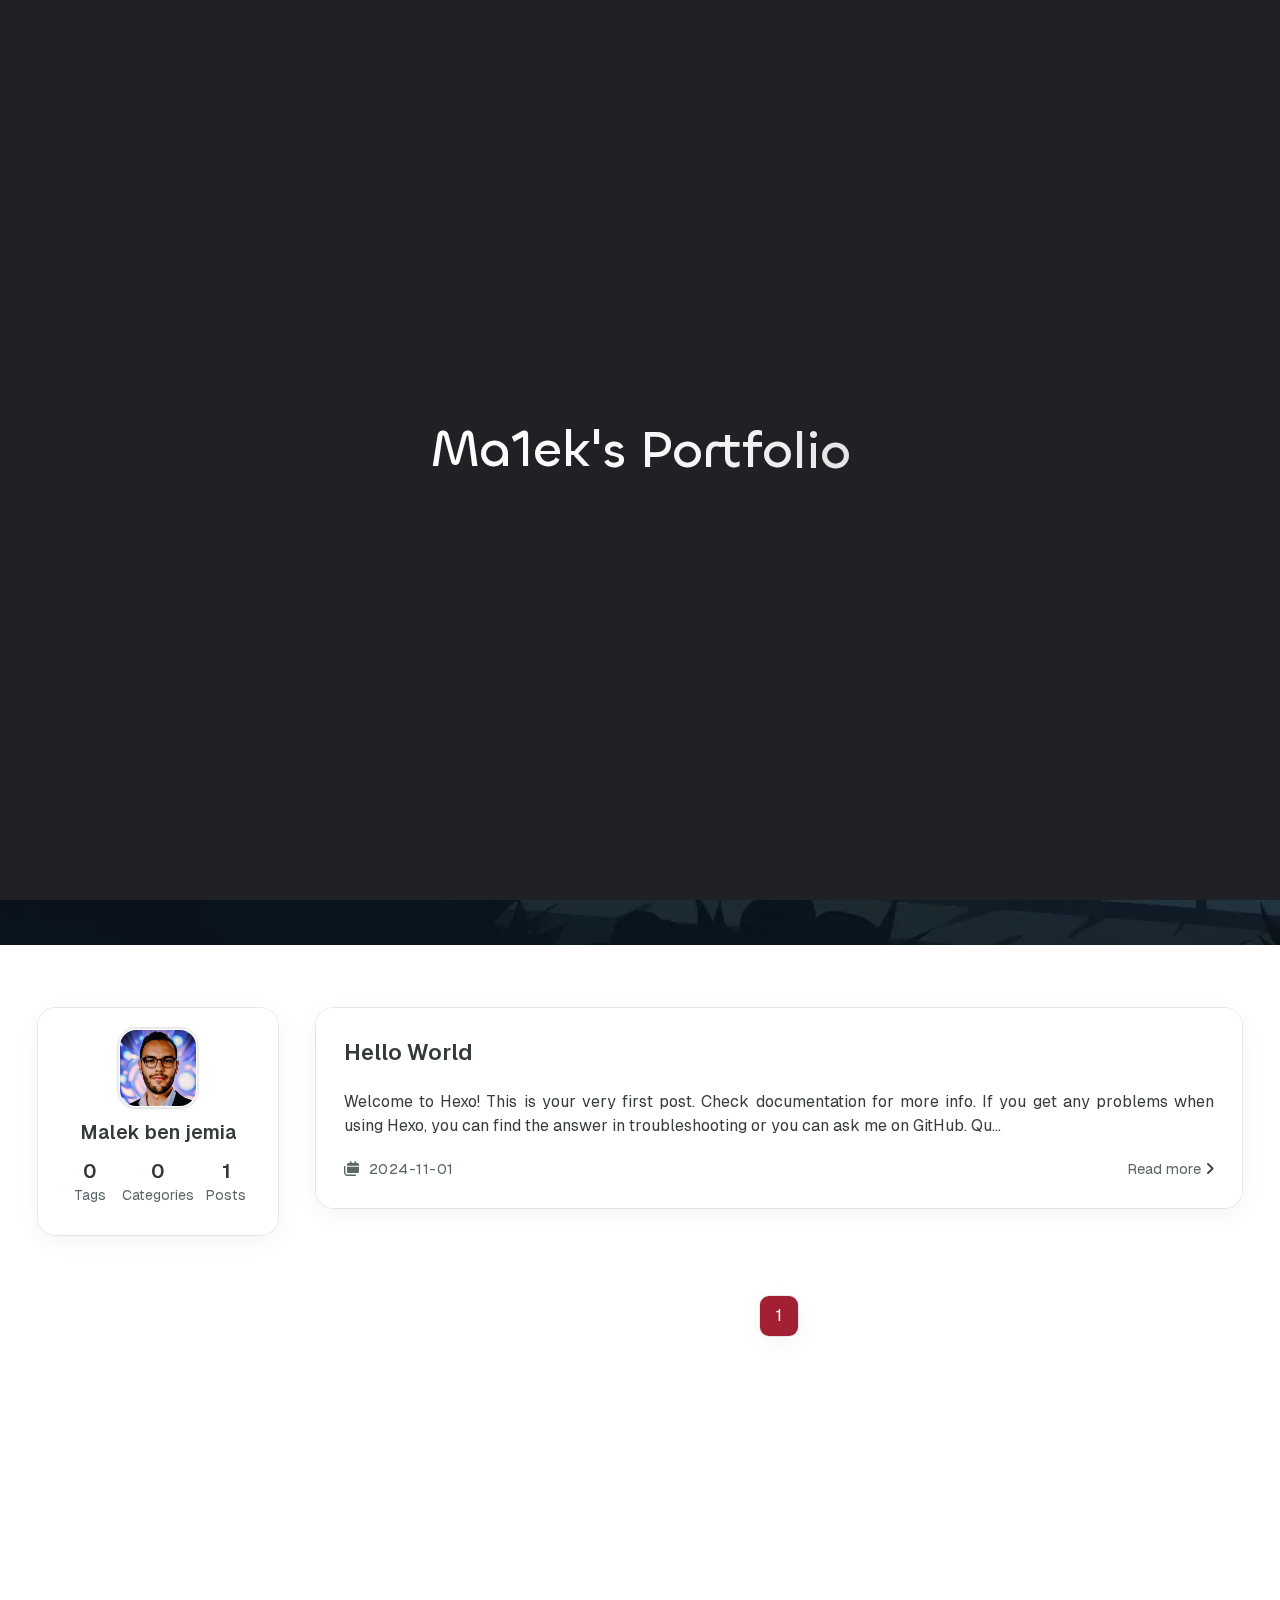
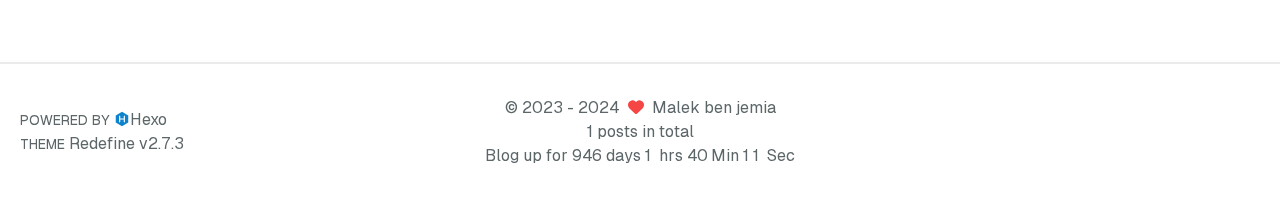
==== index.html @ cb72cbbe "Site updated: 2024-11-01 20:08:42" ====
<!DOCTYPE html>
<html lang="en">
<head>
    <meta charset="utf-8">
    <meta name="viewport" content="width=device-width, initial-scale=1">
    <meta name="keywords" content="Hexo Theme Redefine">
    
    <meta name="author" content="Malek ben jemia">
    <!-- preconnect -->
    <link rel="preconnect" href="https://fonts.googleapis.com">
    <link rel="preconnect" href="https://fonts.gstatic.com" crossorigin>

    
    <!--- Seo Part-->
    
    <link rel="canonical" href="https://ma1ek.me/"/>
    <meta name="robots" content="index,follow">
    <meta name="googlebot" content="index,follow">
    <meta name="revisit-after" content="1 days">
    
        <meta property="og:type" content="website">
<meta property="og:title" content="ma1ek">
<meta property="og:url" content="https://ma1ek.me/index.html">
<meta property="og:site_name" content="ma1ek">
<meta property="og:locale" content="en_US">
<meta property="article:author" content="Malek ben jemia">
<meta name="twitter:card" content="summary">
    
    
    <!--- Icon Part-->
    <link rel="icon" type="image/png" href="/images/kali.png" sizes="192x192">
    <link rel="apple-touch-icon" sizes="180x180" href="/images/kali.png">
    <meta name="theme-color" content="#A31F34">
    <link rel="shortcut icon" href="/images/kali.png">
    <!--- Page Info-->
    
    <title>
        
            Ma1ek&#39;s Portfolio - Redefine Your Hexo Journey.
        
    </title>

    
<link rel="stylesheet" href="/fonts/Chillax/chillax.css">


    <!--- Inject Part-->
    

    
<link rel="stylesheet" href="/css/style.css">


    
        
<link rel="stylesheet" href="/assets/build/styles.css">

    

    
<link rel="stylesheet" href="/fonts/GeistMono/geist-mono.css">

    
<link rel="stylesheet" href="/fonts/Geist/geist.css">

    <!--- Font Part-->
    
        <link href="" rel="stylesheet">
    
    
    
    
        <link href="" rel="stylesheet">
    
    
    
        
<script src="/js/libs/anime.min.js"></script>

    

    <script id="hexo-configurations">
    window.config = {"hostname":"ma1ek.me","root":"/","language":"en"};
    window.theme = {"articles":{"style":{"font_size":"16px","line_height":1.5,"image_border_radius":"14px","image_alignment":"center","image_caption":false,"link_icon":true,"title_alignment":"left","headings_top_spacing":{"h1":"3.2rem","h2":"2.4rem","h3":"1.9rem","h4":"1.6rem","h5":"1.4rem","h6":"1.3rem"}},"word_count":{"enable":true,"count":true,"min2read":true},"author_label":{"enable":false,"auto":false,"list":[]},"code_block":{"copy":true,"style":"mac","highlight_theme":{"light":"github","dark":"vs2015"},"font":{"enable":false,"family":null,"url":null}},"toc":{"enable":true,"max_depth":3,"number":false,"expand":true,"init_open":true},"copyright":{"enable":true,"default":"cc_by_nc_sa"},"lazyload":true,"recommendation":{"enable":false,"title":"推荐阅读","limit":3,"mobile_limit":2,"placeholder":"/images/wallhaven-wqery6-light.webp","skip_dirs":[]}},"colors":{"primary":"#A31F34","secondary":null,"default_mode":"light"},"global":{"fonts":{"chinese":{"enable":false,"family":null,"url":null},"english":{"enable":true,"family":null,"url":null},"title":{"enable":false,"family":null,"url":null}},"content_max_width":"1000px","sidebar_width":"210px","hover":{"shadow":true,"scale":true},"scroll_progress":{"bar":true,"percentage":true},"website_counter":{"url":"https://cn.vercount.one/js","enable":false,"site_pv":false,"site_uv":true,"post_pv":true},"single_page":true,"preloader":{"enable":true,"custom_message":null},"open_graph":true,"google_analytics":{"enable":false,"id":null}},"home_banner":{"enable":true,"style":"fixed","image":{"light":"/images/wallhaven-wqery6-light.webp","dark":"/images/wallhaven-wqery6-dark.webp"},"title":"Malek Ben Jemia","subtitle":{"text":["Cybersecurity enthusiast ....."],"hitokoto":{"enable":false,"show_author":false,"api":"https://v1.hitokoto.cn"},"typing_speed":100,"backing_speed":100,"starting_delay":1800,"backing_delay":2200,"loop":true,"smart_backspace":true},"text_color":{"light":"#fff","dark":"#d1d1b6"},"text_style":{"title_size":"2.8rem","subtitle_size":"1.5rem","line_height":1.2},"custom_font":{"enable":true,"family":null,"url":null},"social_links":{"enable":true,"style":"default","links":{"github":"https://github.com/ma1ekbenjemia","linkedin":"https://www.linkedin.com/in/malek-benjemia/","fa-light fa-box-open":"https://app.hackthebox.com/profile/76538","twitter":"https://twitter.com/malekbenjemia","instagram":"https://www.instagram.com/malek_benjemia/","email":"malekbenjemia1@gmail.com"},"qrs":{"weixin":null}}},"plugins":{"feed":{"enable":false},"aplayer":{"enable":false,"type":"fixed","audios":[{"name":null,"artist":null,"url":null,"cover":null,"lrc":null}]},"mermaid":{"enable":false,"version":"9.3.0"}},"version":"2.7.3","navbar":{"auto_hide":true,"color":{"left":"#f78736","right":"#367df7","transparency":35},"width":{"home":"1200px","pages":"1000px"},"links":{"Home":{"path":"/","icon":"fa-regular fa-house"},"Projects":{"path":"/Projects","icon":"fa-light fa-list-check"},"CV":{"path":"/cv.pdf","icon":"fa-light fa-file"},"About":{"icon":"fa-light fa-user","path":"/about.html"},"Linktree":{"icon":"fa-regular fa-link","path":"https://linktr.ee/ma1ek"}},"search":{"enable":true,"preload":true}},"page_templates":{"friends_column":2,"tags_style":"blur"},"home":{"sidebar":{"enable":true,"position":"left","first_item":"menu","announcement":null,"show_on_mobile":true,"links":null},"article_date_format":"auto","excerpt_length":200,"categories":{"enable":true,"limit":3},"tags":{"enable":true,"limit":3}},"footerStart":"2023/12/21 14:45:14"};
    window.lang_ago = {"second":"%s seconds ago","minute":"%s minutes ago","hour":"%s hours ago","day":"%s days ago","week":"%s weeks ago","month":"%s months ago","year":"%s years ago"};
    window.data = {"masonry":false};
  </script>
    
    <!--- Fontawesome Part-->
    
<link rel="stylesheet" href="/fontawesome/fontawesome.min.css">

    
<link rel="stylesheet" href="/fontawesome/brands.min.css">

    
<link rel="stylesheet" href="/fontawesome/solid.min.css">

    
<link rel="stylesheet" href="/fontawesome/regular.min.css">

    
    
    
    
<meta name="generator" content="Hexo 7.3.0"></head>


<body>
<div class="progress-bar-container">
    
        <span class="scroll-progress-bar"></span>
    

    
        <span class="pjax-progress-bar"></span>
<!--        <span class="swup-progress-icon">-->
<!--            <i class="fa-solid fa-circle-notch fa-spin"></i>-->
<!--        </span>-->
    
</div>



    <style>
    :root {
        --preloader-background-color: #fff;
        --preloader-text-color: #000;
    }

    @media (prefers-color-scheme: dark) {
        :root {
            --preloader-background-color: #202124;
            --preloader-text-color: #fff;
        }
    }

    @media (prefers-color-scheme: light) {
        :root {
            --preloader-background-color: #fff;
            --preloader-text-color: #000;
        }
    }

    @media (max-width: 600px) {
        .ml13 {
            font-size: 2.6rem !important; /* Adjust this value as needed */
        }
    }

    .preloader {
        display: flex;
        flex-direction: column;
        gap: 1rem; /* Tailwind 'gap-4' is 1rem */
        align-items: center;
        justify-content: center;
        position: fixed;
        padding: 12px;
        top: 0;
        right: 0;
        bottom: 0;
        left: 0;
        width: 100vw;
        height: 100vh; /* 'h-screen' is 100% of the viewport height */
        background-color: var(--preloader-background-color);
        z-index: 1100; /* 'z-[1100]' sets the z-index */
        transition: opacity 0.2s ease-in-out;
    }

    .ml13 {
        font-size: 3.2rem;
        /* text-transform: uppercase; */
        color: var(--preloader-text-color);
        letter-spacing: -1px;
        font-weight: 500;
        font-family: 'Chillax-Variable', sans-serif;
        text-align: center;
    }

    .ml13 .word {
        display: inline-flex;
        flex-wrap: wrap;
        white-space: nowrap;
    }

    .ml13 .letter {
        display: inline-block;
        line-height: 1em;
    }
</style>

<div class="preloader">
    <h2 class="ml13">
        Ma1ek&#39;s Portfolio
    </h2>
    <script>
        var textWrapper = document.querySelector('.ml13');
        // Split text into words
        var words = textWrapper.textContent.trim().split(' ');

        // Clear the existing content
        textWrapper.innerHTML = '';

        // Wrap each word and its letters in spans
        words.forEach(function(word) {
            var wordSpan = document.createElement('span');
            wordSpan.classList.add('word');
            wordSpan.innerHTML = word.replace(/\S/g, "<span class='letter'>$&</span>");
            textWrapper.appendChild(wordSpan);
            textWrapper.appendChild(document.createTextNode(' ')); // Add space between words
        });

        var animation = anime.timeline({ loop: true })
            .add({
                targets: '.ml13 .letter',
                translateY: [20, 0],
                translateZ: 0,
                opacity: [0, 1],
                filter: ['blur(5px)', 'blur(0px)'],
                easing: "easeOutExpo",
                duration: 1200,
                delay: (el, i) => 300 + 20 * i,
            })
            .add({
                targets: '.ml13 .letter',
                translateY: [0, -20],
                opacity: [1, 0],
                filter: ['blur(0px)', 'blur(5px)'],
                easing: "easeInExpo",
                duration: 1000,
                delay: (el, i) => 15 * i,
                complete: function() {
                    hidePreloader();
                }
            }, '-=700');


        let themeStatus = JSON.parse(localStorage.getItem('REDEFINE-THEME-STATUS'))?.isDark;

        // If the theme status is not found in local storage, check the preferred color scheme
        if (themeStatus === undefined || themeStatus === null) {
            if (window.matchMedia && window.matchMedia('(prefers-color-scheme: dark)').matches) {
                themeStatus = 'dark';
            } else {
                themeStatus = 'light';
            }
        }

        // Now you can use the themeStatus variable in your code
        if (themeStatus) {
            document.documentElement.style.setProperty('--preloader-background-color', '#202124');
            document.documentElement.style.setProperty('--preloader-text-color', '#fff');
        } else {
            document.documentElement.style.setProperty('--preloader-background-color', '#fff');
            document.documentElement.style.setProperty('--preloader-text-color', '#000');
        }

        window.addEventListener('load', function () {
            setTimeout(hidePreloader, 5000); // Call hidePreloader after 5000 milliseconds if not already called by animation
        });

        function hidePreloader() {
            var preloader = document.querySelector('.preloader');
            preloader.style.opacity = '0';
            setTimeout(function () {
                preloader.style.display = 'none';
            }, 200);
        }
    </script>
</div>

<main class="page-container" id="swup">

    
        
    <style>
        .home-banner-container {
            background: none !important;
        }
        .home-article-item,
        .sidebar-links,
        .sidebar-content,
        a.page-number,
        a.extend,
        .sidebar-links .links:hover,
        .right-bottom-tools,
        footer.footer {
            background-color: var(--background-color-transparent-80) !important;
        }
        .right-bottom-tools:hover,
        a.page-number:hover,
        a.extend:hover {
            background-color: var(--primary-color) !important;
        }
        .site-info,
        .home-article-sticky-label {
            background-color: var(--background-color-transparent-15) !important;
        }
        .home-article-sticky-label {
            backdrop-filter: none !important;
        }
    </style>
    <div class="home-banner-background transition-fade fixed top-0 left-0 w-screen h-screen scale-125 sm:scale-110 box-border will-change-transform bg-cover">
        <img src="/images/wallhaven-wqery6-light.webp" alt="home-banner-background" class="w-full h-full object-cover dark:hidden">
        <img src="/images/wallhaven-wqery6-dark.webp" alt="home-banner-background" class="w-full h-full object-cover hidden dark:block">
    </div>


<div class="home-banner-container flex justify-center items-center transition-fade relative">
    
    <div class="content mt-8 flex flex-col justify-center items-center">
        <div class="description flex flex-col justify-center items-center w-screen font-medium text-center"
        
             style="font-family: '', sans-serif; !important;"
                
        >
            Malek Ben Jemia
            
            
                <p><i id="subtitle"></i></p>
            
        </div>
        
            
            <div class="absolute bottom-0.5 flex flex-row justify-between max-w-[1340px] items-center w-full px-8 sm:px-12">
                <div class="flex p-3 bg-gray-300/50 dark:bg-gray-500/40 backdrop-blur-lg border border-white/20 dark:border-gray-500/30 group rounded-full cursor-pointer flex justify-center items-center aspect-square h-full shadow-redefine-flat hover:shadow-redefine-flat-hover transition-shadow" onclick="scrollToMain()" >
                    <i class="fa-solid fa-arrow-down fa-fw fa-lg group-hover:translate-y-1 transition-transform"></i>
                </div>
                <div class="social-contacts px-6 py-3 bg-gray-300/50 dark:bg-gray-500/40 backdrop-blur-lg border border-white/20 dark:border-gray-500/30 shadow-redefine-flat rounded-full flex flex-row gap-3 items-center">
                    
                        
                            
                                <span class="social-contact-item github">
                                    <a target="_blank" href="https://github.com/ma1ekbenjemia">
                                        <i class="fa-brands fa-fw fa-lg fa-github"></i>
                                    </a>
                                </span>
                            
                        
                    
                        
                            
                                <span class="social-contact-item linkedin">
                                    <a target="_blank" href="https://www.linkedin.com/in/malek-benjemia/">
                                        <i class="fa-brands fa-fw fa-lg fa-linkedin"></i>
                                    </a>
                                </span>
                            
                        
                    
                        
                            
                                <span class="social-contact-item">
                                    <a target="_blank" href="https://app.hackthebox.com/profile/76538">
                                        <i class="fa-light fa-box-open fa-fw fa-lg"></i>
                                    </a>
                                </span>
                            
                        
                    
                        
                            
                                <span class="social-contact-item twitter">
                                    <a target="_blank" href="https://twitter.com/malekbenjemia">
                                        <i class="fa-brands fa-fw fa-lg fa-twitter"></i>
                                    </a>
                                </span>
                            
                        
                    
                        
                            
                                <span class="social-contact-item instagram">
                                    <a target="_blank" href="https://www.instagram.com/malek_benjemia/">
                                        <i class="fa-brands fa-fw fa-lg fa-instagram"></i>
                                    </a>
                                </span>
                            
                        
                    
                        
                            
                                <span class="social-contact-item email ">
                                    <a href="mailto:malekbenjemia1@gmail.com">
                                        <i class="fa-solid fa-fw fa-at fa-lg"></i>
                                    </a>
                                </span>
                            
                        
                    
                    
                </div>
            </div>
        
    </div>
    <script>
        const scrollToMain = ()=> {
            console.log('scroll');
            const target = document.querySelector('.main-content-container');
            target.scrollIntoView({ behavior: 'smooth'});
        }
    </script>
</div>
    

    <div class="main-content-container flex flex-col justify-between min-h-dvh">


        <div class="main-content-header">
            <header class="navbar-container px-6 md:px-12">
    <div class="navbar-content transition-navbar has-home-banner">
        <div class="left">
            
                <a class="logo-image h-8 w-8 sm:w-10 sm:h-10 mr-3" href="/">
                    <img src="/images/cat.png" class="w-full h-full rounded-sm">
                </a>
            
            <a class="logo-title" href="/">
                <h1>
                Ma1ek&#39;s Portfolio
                </h1>
            </a>
        </div>

        <div class="right">
            <!-- PC -->
            <div class="desktop">
                <ul class="navbar-list">
                    
                        
                            

                            <li class="navbar-item">
                                <!-- Menu -->
                                <a class="active"
                                   href="/"
                                        >
                                    <i class="fa-regular fa-house fa-fw"></i>
                                    HOME
                                    
                                </a>

                                <!-- Submenu -->
                                
                            </li>
                    
                        
                            

                            <li class="navbar-item">
                                <!-- Menu -->
                                <a class=""
                                   href="/Projects"
                                        >
                                    <i class="fa-light fa-list-check fa-fw"></i>
                                    PROJECTS
                                    
                                </a>

                                <!-- Submenu -->
                                
                            </li>
                    
                        
                            

                            <li class="navbar-item">
                                <!-- Menu -->
                                <a class=""
                                   href="/cv.pdf"
                                        >
                                    <i class="fa-light fa-file fa-fw"></i>
                                    CV
                                    
                                </a>

                                <!-- Submenu -->
                                
                            </li>
                    
                        
                            

                            <li class="navbar-item">
                                <!-- Menu -->
                                <a class=""
                                   href="/about.html"
                                        >
                                    <i class="fa-light fa-user fa-fw"></i>
                                    ABOUT
                                    
                                </a>

                                <!-- Submenu -->
                                
                            </li>
                    
                        
                            

                            <li class="navbar-item">
                                <!-- Menu -->
                                <a class=""
                                   target="_blank" rel="noopener" href="https://linktr.ee/ma1ek"
                                        >
                                    <i class="fa-regular fa-link fa-fw"></i>
                                    LINKTREE
                                    
                                </a>

                                <!-- Submenu -->
                                
                            </li>
                    
                    
                        <li class="navbar-item search search-popup-trigger">
                            <i class="fa-solid fa-magnifying-glass"></i>
                        </li>
                    
                </ul>
            </div>
            <!-- Mobile -->
            <div class="mobile">
                
                    <div class="icon-item search search-popup-trigger"><i class="fa-solid fa-magnifying-glass"></i>
                    </div>
                
                <div class="icon-item navbar-bar">
                    <div class="navbar-bar-middle"></div>
                </div>
            </div>
        </div>
    </div>

    <!-- Mobile sheet -->
    <div class="navbar-drawer h-dvh w-full absolute top-0 left-0 bg-background-color flex flex-col justify-between">
        <ul class="drawer-navbar-list flex flex-col px-4 justify-center items-start">
            
                
                    

                    <li class="drawer-navbar-item text-base my-1.5 flex flex-col w-full">
                        
                        <a class="py-1.5 px-2 flex flex-row items-center justify-between gap-1 hover:!text-primary active:!text-primary text-2xl font-semibold group border-b border-border-color hover:border-primary w-full active"
                           href="/"
                        >
                            <span>
                                HOME
                            </span>
                            
                                <i class="fa-regular fa-house fa-sm fa-fw"></i>
                            
                        </a>
                        

                        
                    </li>
            
                
                    

                    <li class="drawer-navbar-item text-base my-1.5 flex flex-col w-full">
                        
                        <a class="py-1.5 px-2 flex flex-row items-center justify-between gap-1 hover:!text-primary active:!text-primary text-2xl font-semibold group border-b border-border-color hover:border-primary w-full "
                           href="/Projects"
                        >
                            <span>
                                PROJECTS
                            </span>
                            
                                <i class="fa-light fa-list-check fa-sm fa-fw"></i>
                            
                        </a>
                        

                        
                    </li>
            
                
                    

                    <li class="drawer-navbar-item text-base my-1.5 flex flex-col w-full">
                        
                        <a class="py-1.5 px-2 flex flex-row items-center justify-between gap-1 hover:!text-primary active:!text-primary text-2xl font-semibold group border-b border-border-color hover:border-primary w-full "
                           href="/cv.pdf"
                        >
                            <span>
                                CV
                            </span>
                            
                                <i class="fa-light fa-file fa-sm fa-fw"></i>
                            
                        </a>
                        

                        
                    </li>
            
                
                    

                    <li class="drawer-navbar-item text-base my-1.5 flex flex-col w-full">
                        
                        <a class="py-1.5 px-2 flex flex-row items-center justify-between gap-1 hover:!text-primary active:!text-primary text-2xl font-semibold group border-b border-border-color hover:border-primary w-full "
                           href="/about.html"
                        >
                            <span>
                                ABOUT
                            </span>
                            
                                <i class="fa-light fa-user fa-sm fa-fw"></i>
                            
                        </a>
                        

                        
                    </li>
            
                
                    

                    <li class="drawer-navbar-item text-base my-1.5 flex flex-col w-full">
                        
                        <a class="py-1.5 px-2 flex flex-row items-center justify-between gap-1 hover:!text-primary active:!text-primary text-2xl font-semibold group border-b border-border-color hover:border-primary w-full "
                           target="_blank" rel="noopener" href="https://linktr.ee/ma1ek"
                        >
                            <span>
                                LINKTREE
                            </span>
                            
                                <i class="fa-regular fa-link fa-sm fa-fw"></i>
                            
                        </a>
                        

                        
                    </li>
            

            
            
        </ul>

        <div class="statistics flex justify-around my-2.5">
    <a class="item tag-count-item flex flex-col justify-center items-center w-20" href="/tags">
        <div class="number text-2xl sm:text-xl text-second-text-color font-semibold">0</div>
        <div class="label text-third-text-color text-sm">Tags</div>
    </a>
    <a class="item tag-count-item flex flex-col justify-center items-center w-20" href="/categories">
        <div class="number text-2xl sm:text-xl text-second-text-color font-semibold">0</div>
        <div class="label text-third-text-color text-sm">Categories</div>
    </a>
    <a class="item tag-count-item flex flex-col justify-center items-center w-20" href="/archives">
        <div class="number text-2xl sm:text-xl text-second-text-color font-semibold">1</div>
        <div class="label text-third-text-color text-sm">Posts</div>
    </a>
</div>
    </div>

    <div class="window-mask"></div>

</header>


        </div>

        <div class="main-content-body">

            
                <div class="home-sidebar-container">
    <div class="sticky-container sticky">
        
        
            
            <div class="sidebar-content" >
                <div class="avatar flex justify-center">
    <img src="/images/malek_AI.jpeg">
</div>
                <div class="author flex flex-col justify-center my-2.5 mx-0">
    <div class="name">Malek ben jemia</div>
    
</div>
                <div class="statistics flex justify-around my-2.5">
    <a class="item tag-count-item flex flex-col justify-center items-center w-20" href="/tags">
        <div class="number text-2xl sm:text-xl text-second-text-color font-semibold">0</div>
        <div class="label text-third-text-color text-sm">Tags</div>
    </a>
    <a class="item tag-count-item flex flex-col justify-center items-center w-20" href="/categories">
        <div class="number text-2xl sm:text-xl text-second-text-color font-semibold">0</div>
        <div class="label text-third-text-color text-sm">Categories</div>
    </a>
    <a class="item tag-count-item flex flex-col justify-center items-center w-20" href="/archives">
        <div class="number text-2xl sm:text-xl text-second-text-color font-semibold">1</div>
        <div class="label text-third-text-color text-sm">Posts</div>
    </a>
</div>
            </div>
        

    </div>
</div>

            

            <div class="main-content">

                
                    <div class="home-content-container">
    <ul class="home-article-list">
        
            <li class="home-article-item">

                

                

                
                <div class="flex flex-col gap-5 px-7 pb-7 pt-7">
                    <h3 class="home-article-title">
                        <a href="/2024/11/01/hello-world/">
                            Hello World
                        </a>
                    </h3>

                    <div class="home-article-content markdown-body">
                        
                            
                            Welcome to Hexo! This is your very first post. Check documentation for more info. If you get any problems when using Hexo, you can find the answer in troubleshooting or you can ask me on GitHub.
Qu...
                        
                    </div>

                    <div class="home-article-meta-info-container">
    <div class="home-article-meta-info">
        <span><i class="fa-solid fa-calendars"></i>&nbsp;
            <span class="home-article-date" data-date="Fri Nov 01 2024 16:17:30 GMT+0100">
                
                    2024-11-01
                
            </span>
        </span>
        
        
    </div>

    <a href="/2024/11/01/hello-world/">Read more<span class="seo-reader-text">Hello World</span>&nbsp;<i class="fa-solid fa-angle-right"></i></a>
</div>

                </div>
            </li>
        
    </ul>

    <div class="home-paginator px-7 py-5">
        <div class="paginator">
    <span class="page-number current">1</span>
</div>

    </div>
</div>

                    <div class="comment-container pjax"></div>
                

            </div>

            

        </div>

        <div class="main-content-footer">
            <footer class="footer mt-5 py-5 h-auto text-base text-third-text-color relative border-t-2 border-t-border-color">
    <div class="info-container py-3 text-center">
        
        <div class="text-center">
            &copy;
            
              <span>2023</span>
              -
            
            2024&nbsp;&nbsp;<i class="fa-solid fa-heart fa-beat" style="--fa-animation-duration: 0.5s; color: #f54545"></i>&nbsp;&nbsp;<a href="/">Malek ben jemia</a>
            
                
                <p class="post-count space-x-0.5">
                    <span>
                        1 posts in total
                    </span>
                    
                </p>
            
        </div>
        
        <div class="relative text-center lg:absolute lg:left-[20px] lg:top-1/2 lg:-translate-y-1/2 lg:text-left">
            <span class="lg:block text-sm">POWERED BY <?xml version="1.0" encoding="utf-8"?><!DOCTYPE svg PUBLIC "-//W3C//DTD SVG 1.1//EN" "http://www.w3.org/Graphics/SVG/1.1/DTD/svg11.dtd"><svg class="relative top-[2px] inline-block align-baseline" version="1.1" id="圖層_1" xmlns="http://www.w3.org/2000/svg" xmlns:xlink="http://www.w3.org/1999/xlink" x="0px" y="0px" width="1rem" height="1rem" viewBox="0 0 512 512" enable-background="new 0 0 512 512" xml:space="preserve"><path fill="#0E83CD" d="M256.4,25.8l-200,115.5L56,371.5l199.6,114.7l200-115.5l0.4-230.2L256.4,25.8z M349,354.6l-18.4,10.7l-18.6-11V275H200v79.6l-18.4,10.7l-18.6-11v-197l18.5-10.6l18.5,10.8V237h112v-79.6l18.5-10.6l18.5,10.8V354.6z"/></svg><a target="_blank" class="text-base" href="https://hexo.io">Hexo</a></span>
            <span class="text-sm lg:block">THEME&nbsp;<a class="text-base" target="_blank" href="https://github.com/EvanNotFound/hexo-theme-redefine">Redefine v2.7.3</a></span>
        </div>
        
        
            <div>
                Blog up for <span class="odometer" id="runtime_days" ></span> days <span class="odometer" id="runtime_hours"></span> hrs <span class="odometer" id="runtime_minutes"></span> Min <span class="odometer" id="runtime_seconds"></span> Sec
            </div>
        
        
            <script data-swup-reload-script>
                try {
                    function odometer_init() {
                    const elements = document.querySelectorAll('.odometer');
                    elements.forEach(el => {
                        new Odometer({
                            el,
                            format: '( ddd).dd',
                            duration: 200
                        });
                    });
                    }
                    odometer_init();
                } catch (error) {}
            </script>
        
        
        
    </div>  
</footer>
        </div>
    </div>

    

    <div class="right-side-tools-container">
        <div class="side-tools-container">
    <ul class="hidden-tools-list">
        <li class="right-bottom-tools tool-font-adjust-plus flex justify-center items-center">
            <i class="fa-regular fa-magnifying-glass-plus"></i>
        </li>

        <li class="right-bottom-tools tool-font-adjust-minus flex justify-center items-center">
            <i class="fa-regular fa-magnifying-glass-minus"></i>
        </li>

        <li class="right-bottom-tools tool-dark-light-toggle flex justify-center items-center">
            <i class="fa-regular fa-moon"></i>
        </li>

        <!-- rss -->
        

        

        <li class="right-bottom-tools tool-scroll-to-bottom flex justify-center items-center">
            <i class="fa-regular fa-arrow-down"></i>
        </li>
    </ul>

    <ul class="visible-tools-list">
        <li class="right-bottom-tools toggle-tools-list flex justify-center items-center">
            <i class="fa-regular fa-cog fa-spin"></i>
        </li>
        
            <li class="right-bottom-tools tool-scroll-to-top flex justify-center items-center">
                <i class="arrow-up fas fa-arrow-up"></i>
                <span class="percent"></span>
            </li>
        
        
    </ul>
</div>

    </div>

    <div class="image-viewer-container">
    <img src="">
</div>


    
        <div class="search-pop-overlay">
    <div class="popup search-popup">
        <div class="search-header">
          <span class="search-input-field-pre">
            <i class="fa-solid fa-keyboard"></i>
          </span>
            <div class="search-input-container">
                <input autocomplete="off"
                       autocorrect="off"
                       autocapitalize="off"
                       placeholder="Search..."
                       spellcheck="false"
                       type="search"
                       class="search-input"
                >
            </div>
            <span class="popup-btn-close">
                <i class="fa-solid fa-times"></i>
            </span>
        </div>
        <div id="search-result">
            <div id="no-result">
                <i class="fa-solid fa-spinner fa-spin-pulse fa-5x fa-fw"></i>
            </div>
        </div>
    </div>
</div>

    

</main>


    
<script src="/js/libs/Swup.min.js"></script>

<script src="/js/libs/SwupSlideTheme.min.js"></script>

<script src="/js/libs/SwupScriptsPlugin.min.js"></script>

<script src="/js/libs/SwupProgressPlugin.min.js"></script>

<script src="/js/libs/SwupScrollPlugin.min.js"></script>

<script src="/js/libs/SwupPreloadPlugin.min.js"></script>

<script>
    const swup = new Swup({
        plugins: [
            new SwupScriptsPlugin({
                optin: true,
            }),
            new SwupProgressPlugin(),
            new SwupScrollPlugin({
                offset: 80,
            }),
            new SwupSlideTheme({
                mainElement: ".main-content-body",
            }),
            new SwupPreloadPlugin(),
        ],
        containers: ["#swup"],
    });
</script>








<script src="/js/tools/imageViewer.js" type="module"></script>

<script src="/js/utils.js" type="module"></script>

<script src="/js/main.js" type="module"></script>

<script src="/js/layouts/navbarShrink.js" type="module"></script>

<script src="/js/tools/scrollTopBottom.js" type="module"></script>

<script src="/js/tools/lightDarkSwitch.js" type="module"></script>

<script src="/js/layouts/categoryList.js" type="module"></script>



    
<script src="/js/tools/localSearch.js" type="module"></script>




    
<script src="/js/tools/codeBlock.js" type="module"></script>




    
<script src="/js/layouts/lazyload.js" type="module"></script>




    
<script src="/js/tools/runtime.js"></script>

    
<script src="/js/libs/odometer.min.js"></script>

    
<link rel="stylesheet" href="/assets/odometer-theme-minimal.css">




  
<script src="/js/libs/Typed.min.js"></script>

  
<script src="/js/plugins/typed.js" type="module"></script>











    
<script src="/js/tools/tocToggle.js" type="module" data-swup-reload-script=""></script>

<script src="/js/layouts/toc.js" type="module" data-swup-reload-script=""></script>

<script src="/js/plugins/tabs.js" type="module" data-swup-reload-script=""></script>




<script src="/js/libs/moment-with-locales.min.js" data-swup-reload-script=""></script>


<script src="/js/layouts/essays.js" type="module" data-swup-reload-script=""></script>




</body>
</html>
---- fonts/Chillax/chillax.css ----
/**
 * @license
 *
 * Font Family: Chillax
 * Designed by: Manushi Parikh
 * URL: https://www.fontshare.com/fonts/chillax
 * © 2023 Indian Type Foundry
 *
 * Font Style:
 * Chillax Variable(Variable font)
 *
*/


/**
* This is a variable font
* You can controll variable axes as shown below:
* font-variation-settings: 'wght' 700.0;
*
* available axes:

* 'wght' (range from 200.0 to 700.0)

*/

@font-face {
    font-family: 'Chillax-Variable';
    src:local('Chillax-Variable'),
        local('ChillaxVariable'),
        local('Chillax Variable'),
        local('Chillax'),
        url('Chillax-Variable.woff2') format('woff2'),
        url('Chillax-Variable.woff') format('woff'),
        url('Chillax-Variable.ttf') format('truetype');
    font-weight: 200 700;
    font-display: swap;
    font-style: normal;
}
---- css/style.css ----
@tailwind base;
@tailwind components;
@tailwind utilities;
.title-hover-animation {
  display: inline-block;
  position: relative;
  border-bottom: none;
  line-height: 1.3;
  vertical-align: top;
  color: var(--second-text-color);
}
.title-hover-animation::before {
  content: '';
  position: absolute;
  width: 100%;
  height: 2px;
  bottom: -4px;
  left: 0;
  background-color: var(--second-text-color);
  visibility: hidden;
  transform: scaleX(0);
  transition-property: color, background, box-shadow, border-color, visibility, transform;
  transition-delay: 0s, 0s, 0s, 0s, 0s, 0s;
  transition-duration: 0.2s, 0.2s, 0.2s, 0.2s, 0.2s, 0.2s;
  transition-timing-function: ease, ease, ease, ease, ease-in-out, ease-in-out;
}
@-moz-keyframes fade-in-down {
  0% {
    opacity: 0;
    transform: translateY(-50px);
  }
  100% {
    opacity: 1;
    transform: translateY(0);
  }
}
@-webkit-keyframes fade-in-down {
  0% {
    opacity: 0;
    transform: translateY(-50px);
  }
  100% {
    opacity: 1;
    transform: translateY(0);
  }
}
@-o-keyframes fade-in-down {
  0% {
    opacity: 0;
    transform: translateY(-50px);
  }
  100% {
    opacity: 1;
    transform: translateY(0);
  }
}
@keyframes fade-in-down {
  0% {
    opacity: 0;
    transform: translateY(-50px);
  }
  100% {
    opacity: 1;
    transform: translateY(0);
  }
}
@-moz-keyframes icon-animate {
  0%, 100% {
    transform: scale(1);
  }
  10%, 30% {
    transform: scale(0.88);
  }
  20%, 40%, 60%, 80% {
    transform: scale(1.08);
  }
  50%, 70% {
    transform: scale(1.08);
  }
}
@-webkit-keyframes icon-animate {
  0%, 100% {
    transform: scale(1);
  }
  10%, 30% {
    transform: scale(0.88);
  }
  20%, 40%, 60%, 80% {
    transform: scale(1.08);
  }
  50%, 70% {
    transform: scale(1.08);
  }
}
@-o-keyframes icon-animate {
  0%, 100% {
    transform: scale(1);
  }
  10%, 30% {
    transform: scale(0.88);
  }
  20%, 40%, 60%, 80% {
    transform: scale(1.08);
  }
  50%, 70% {
    transform: scale(1.08);
  }
}
@keyframes icon-animate {
  0%, 100% {
    transform: scale(1);
  }
  10%, 30% {
    transform: scale(0.88);
  }
  20%, 40%, 60%, 80% {
    transform: scale(1.08);
  }
  50%, 70% {
    transform: scale(1.08);
  }
}
:root {
  --background-color: #fff;
  --background-color-transparent: rgba(255,255,255,0.6);
  --background-color-transparent-15: rgba(255,255,255,0.15);
  --background-color-transparent-40: rgba(255,255,255,0.4);
  --background-color-transparent-80: rgba(255,255,255,0.8);
  --second-background-color: #fafafa;
  --third-background-color: #f7f7f7;
  --third-background-color-transparent: rgba(241,241,241,0.6);
  --primary-color: #a31f34;
  --first-text-color: #323739;
  --second-text-color: #343a3c;
  --third-text-color: #5c6669;
  --fourth-text-color: #eaeced;
  --default-text-color: #373d3f;
  --invert-text-color: #bebec6;
  --border-color: rgba(0,0,0,0.08);
  --selection-color: #be243c;
  --shadow-color-1: rgba(0,0,0,0.08);
  --shadow-color-2: rgba(0,0,0,0.05);
  --shadow-hover-color: rgba(0,0,0,0.28);
  --scrollbar-color: #c1c1c1;
  --scrollbar-color-hover: #a1a1a1;
  --scroll-bar-bg-color: #fafafa;
  --link-color: #323739;
  --copyright-info-color: #c03;
  --avatar-background-color: #06c;
  --pjax-progress-bar-color: linear-gradient(45deg, #f10006, #ef5b00, #e59c01, #19ca05, #00cab5, #0264c8, #c303c3);
  --archive-timeline-last-child-color: linear-gradient(to bottom, #e8e8e8 60%, rgba(0,0,0,0) 100%) 1 100%;
  --note-blue-title-bg: #d6f7fb;
  --note-red-title-bg: #fde9e9;
  --note-cyan-title-bg: #e9fdf9;
  --note-green-title-bg: #e9fde9;
  --note-yellow-title-bg: #fdf9e9;
  --note-gray-title-bg: #f9f9f9;
  --note-type-title-bg: #fdf3e9;
  --note-black-title-bg: #e9e9e9;
  --note-purple-title-bg: #f9e9fd;
  --home-banner-text-color: #fff;
  --home-banner-icons-container-border-color: rgba(255,255,255,0.35);
  --home-banner-icons-container-background-color: rgba(255,255,255,0.3);
  --redefine-box-shadow: var(--shadow-color-2) 0px 6px 24px 0px, var(--shadow-color-1) 0px 0px 0px 1px;
  --redefine-box-shadow-hover: var(--shadow-color-2) 0px 6px 24px 0px, var(--shadow-color-1) 0px 0px 0px 1px, var(--shadow-color-1) 0px 0px 0px 1px inset;
  --redefine-box-shadow-flat: var(--shadow-color-2) 0px 1px 4px 0px, var(--shadow-color-1) 0px 0px 0px 1px;
  --redefine-box-shadow-flat-hover: var(--shadow-color-2) 0px 1px 4px 0px, var(--shadow-color-1) 0px 0px 0px 1px, var(--shadow-color-1) 0px 0px 0px 1px inset;
  --mermaid-theme: '';
}
@media (prefers-color-scheme: light) {
  :root {
    --background-color: #fff;
    --background-color-transparent: rgba(255,255,255,0.6);
    --background-color-transparent-15: rgba(255,255,255,0.15);
    --background-color-transparent-40: rgba(255,255,255,0.4);
    --background-color-transparent-80: rgba(255,255,255,0.8);
    --second-background-color: #fafafa;
    --third-background-color: #f7f7f7;
    --third-background-color-transparent: rgba(241,241,241,0.6);
    --primary-color: #a31f34;
    --first-text-color: #323739;
    --second-text-color: #343a3c;
    --third-text-color: #5c6669;
    --fourth-text-color: #eaeced;
    --default-text-color: #373d3f;
    --invert-text-color: #bebec6;
    --border-color: rgba(0,0,0,0.08);
    --selection-color: #be243c;
    --shadow-color-1: rgba(0,0,0,0.08);
    --shadow-color-2: rgba(0,0,0,0.05);
    --shadow-hover-color: rgba(0,0,0,0.28);
    --scrollbar-color: #c1c1c1;
    --scrollbar-color-hover: #a1a1a1;
    --scroll-bar-bg-color: #fafafa;
    --link-color: #323739;
    --copyright-info-color: #c03;
    --avatar-background-color: #06c;
    --pjax-progress-bar-color: linear-gradient(45deg, #f10006, #ef5b00, #e59c01, #19ca05, #00cab5, #0264c8, #c303c3);
    --archive-timeline-last-child-color: linear-gradient(to bottom, #e8e8e8 60%, rgba(0,0,0,0) 100%) 1 100%;
    --note-blue-title-bg: #d6f7fb;
    --note-red-title-bg: #fde9e9;
    --note-cyan-title-bg: #e9fdf9;
    --note-green-title-bg: #e9fde9;
    --note-yellow-title-bg: #fdf9e9;
    --note-gray-title-bg: #f9f9f9;
    --note-type-title-bg: #fdf3e9;
    --note-black-title-bg: #e9e9e9;
    --note-purple-title-bg: #f9e9fd;
    --home-banner-text-color: #fff;
    --home-banner-icons-container-border-color: rgba(255,255,255,0.35);
    --home-banner-icons-container-background-color: rgba(255,255,255,0.3);
    --redefine-box-shadow: var(--shadow-color-2) 0px 6px 24px 0px, var(--shadow-color-1) 0px 0px 0px 1px;
    --redefine-box-shadow-hover: var(--shadow-color-2) 0px 6px 24px 0px, var(--shadow-color-1) 0px 0px 0px 1px, var(--shadow-color-1) 0px 0px 0px 1px inset;
    --redefine-box-shadow-flat: var(--shadow-color-2) 0px 1px 4px 0px, var(--shadow-color-1) 0px 0px 0px 1px;
    --redefine-box-shadow-flat-hover: var(--shadow-color-2) 0px 1px 4px 0px, var(--shadow-color-1) 0px 0px 0px 1px, var(--shadow-color-1) 0px 0px 0px 1px inset;
    --mermaid-theme: '';
  }
}
@media (prefers-color-scheme: dark) {
  :root {
    --background-color: #202124;
    --background-color-transparent: rgba(32,33,36,0.4);
    --background-color-transparent-15: rgba(32,33,36,0.15);
    --background-color-transparent-40: rgba(32,33,36,0.4);
    --background-color-transparent-80: rgba(32,33,36,0.8);
    --second-background-color: #242529;
    --third-background-color: #292b2f;
    --third-background-color-transparent: rgba(32,33,36,0.6);
    --primary-color: #a31f34;
    --first-text-color: #d2d2d7;
    --second-text-color: #cbcbd1;
    --third-text-color: #9595a2;
    --fourth-text-color: #242429;
    --default-text-color: #bebec6;
    --invert-text-color: #373d3f;
    --border-color: rgba(255,255,255,0.08);
    --selection-color: #be243c;
    --shadow-color-1: rgba(255,255,255,0.08);
    --shadow-color-2: rgba(255,255,255,0.05);
    --shadow-hover-color: rgba(69,69,69,0.28);
    --scrollbar-color: #898989;
    --scrollbar-color-hover: #a1a1a1;
    --scroll-bar-bg-color: #2a2c30;
    --link-color: #c5c5cc;
    --copyright-info-color: #a30029;
    --avatar-background-color: #005cb8;
    --pjax-progress-bar-color: linear-gradient(45deg, #ea404a, #ea722f, #e9a71f, #67e559, #18ecec, #1b85f1, #ee1dee);
    --archive-timeline-last-child-color: linear-gradient(to bottom, #323232 60%, rgba(255,255,255,0) 100%) 1 100%;
    --note-blue-title-bg: #1e3e46;
    --note-red-title-bg: #4e1e1e;
    --note-cyan-title-bg: #1e4e4e;
    --note-green-title-bg: #1e4e1e;
    --note-yellow-title-bg: #4e4e1e;
    --note-gray-title-bg: #4e4e4e;
    --note-type-title-bg: #4e3a1e;
    --note-black-title-bg: #1e1e1e;
    --note-purple-title-bg: #4e1e4e;
    --home-banner-text-color: #d1d1b6;
    --home-banner-icons-container-border-color: rgba(197,197,197,0.35);
    --home-banner-icons-container-background-color: rgba(197,197,197,0.3);
    --redefine-box-shadow: var(--shadow-color-2) 0px 6px 24px 0px, var(--shadow-color-1) 0px 0px 0px 1px;
    --redefine-box-shadow-hover: var(--shadow-color-2) 0px 6px 24px 0px, var(--shadow-color-1) 0px 0px 0px 1px, var(--shadow-color-1) 0px 0px 0px 1px inset;
    --redefine-box-shadow-flat: var(--shadow-color-2) 0px 1px 4px 0px, var(--shadow-color-1) 0px 0px 0px 1px;
    --redefine-box-shadow-flat-hover: var(--shadow-color-2) 0px 1px 4px 0px, var(--shadow-color-1) 0px 0px 0px 1px, var(--shadow-color-1) 0px 0px 0px 1px inset;
    --mermaid-theme: '';
  }
}
.light-mode {
  --background-color: #fff;
  --background-color-transparent: rgba(255,255,255,0.6);
  --background-color-transparent-15: rgba(255,255,255,0.15);
  --background-color-transparent-40: rgba(255,255,255,0.4);
  --background-color-transparent-80: rgba(255,255,255,0.8);
  --second-background-color: #fafafa;
  --third-background-color: #f7f7f7;
  --third-background-color-transparent: rgba(241,241,241,0.6);
  --primary-color: #a31f34;
  --first-text-color: #323739;
  --second-text-color: #343a3c;
  --third-text-color: #5c6669;
  --fourth-text-color: #eaeced;
  --default-text-color: #373d3f;
  --invert-text-color: #bebec6;
  --border-color: rgba(0,0,0,0.08);
  --selection-color: #be243c;
  --shadow-color-1: rgba(0,0,0,0.08);
  --shadow-color-2: rgba(0,0,0,0.05);
  --shadow-hover-color: rgba(0,0,0,0.28);
  --scrollbar-color: #c1c1c1;
  --scrollbar-color-hover: #a1a1a1;
  --scroll-bar-bg-color: #fafafa;
  --link-color: #323739;
  --copyright-info-color: #c03;
  --avatar-background-color: #06c;
  --pjax-progress-bar-color: linear-gradient(45deg, #f10006, #ef5b00, #e59c01, #19ca05, #00cab5, #0264c8, #c303c3);
  --archive-timeline-last-child-color: linear-gradient(to bottom, #e8e8e8 60%, rgba(0,0,0,0) 100%) 1 100%;
  --note-blue-title-bg: #d6f7fb;
  --note-red-title-bg: #fde9e9;
  --note-cyan-title-bg: #e9fdf9;
  --note-green-title-bg: #e9fde9;
  --note-yellow-title-bg: #fdf9e9;
  --note-gray-title-bg: #f9f9f9;
  --note-type-title-bg: #fdf3e9;
  --note-black-title-bg: #e9e9e9;
  --note-purple-title-bg: #f9e9fd;
  --home-banner-text-color: #fff;
  --home-banner-icons-container-border-color: rgba(255,255,255,0.35);
  --home-banner-icons-container-background-color: rgba(255,255,255,0.3);
  --redefine-box-shadow: var(--shadow-color-2) 0px 6px 24px 0px, var(--shadow-color-1) 0px 0px 0px 1px;
  --redefine-box-shadow-hover: var(--shadow-color-2) 0px 6px 24px 0px, var(--shadow-color-1) 0px 0px 0px 1px, var(--shadow-color-1) 0px 0px 0px 1px inset;
  --redefine-box-shadow-flat: var(--shadow-color-2) 0px 1px 4px 0px, var(--shadow-color-1) 0px 0px 0px 1px;
  --redefine-box-shadow-flat-hover: var(--shadow-color-2) 0px 1px 4px 0px, var(--shadow-color-1) 0px 0px 0px 1px, var(--shadow-color-1) 0px 0px 0px 1px inset;
  --mermaid-theme: '';
}
.dark-mode {
  --background-color: #202124;
  --background-color-transparent: rgba(32,33,36,0.4);
  --background-color-transparent-15: rgba(32,33,36,0.15);
  --background-color-transparent-40: rgba(32,33,36,0.4);
  --background-color-transparent-80: rgba(32,33,36,0.8);
  --second-background-color: #242529;
  --third-background-color: #292b2f;
  --third-background-color-transparent: rgba(32,33,36,0.6);
  --primary-color: #a31f34;
  --first-text-color: #d2d2d7;
  --second-text-color: #cbcbd1;
  --third-text-color: #9595a2;
  --fourth-text-color: #242429;
  --default-text-color: #bebec6;
  --invert-text-color: #373d3f;
  --border-color: rgba(255,255,255,0.08);
  --selection-color: #be243c;
  --shadow-color-1: rgba(255,255,255,0.08);
  --shadow-color-2: rgba(255,255,255,0.05);
  --shadow-hover-color: rgba(69,69,69,0.28);
  --scrollbar-color: #898989;
  --scrollbar-color-hover: #a1a1a1;
  --scroll-bar-bg-color: #2a2c30;
  --link-color: #c5c5cc;
  --copyright-info-color: #a30029;
  --avatar-background-color: #005cb8;
  --pjax-progress-bar-color: linear-gradient(45deg, #ea404a, #ea722f, #e9a71f, #67e559, #18ecec, #1b85f1, #ee1dee);
  --archive-timeline-last-child-color: linear-gradient(to bottom, #323232 60%, rgba(255,255,255,0) 100%) 1 100%;
  --note-blue-title-bg: #1e3e46;
  --note-red-title-bg: #4e1e1e;
  --note-cyan-title-bg: #1e4e4e;
  --note-green-title-bg: #1e4e1e;
  --note-yellow-title-bg: #4e4e1e;
  --note-gray-title-bg: #4e4e4e;
  --note-type-title-bg: #4e3a1e;
  --note-black-title-bg: #1e1e1e;
  --note-purple-title-bg: #4e1e4e;
  --home-banner-text-color: #d1d1b6;
  --home-banner-icons-container-border-color: rgba(197,197,197,0.35);
  --home-banner-icons-container-background-color: rgba(197,197,197,0.3);
  --redefine-box-shadow: var(--shadow-color-2) 0px 6px 24px 0px, var(--shadow-color-1) 0px 0px 0px 1px;
  --redefine-box-shadow-hover: var(--shadow-color-2) 0px 6px 24px 0px, var(--shadow-color-1) 0px 0px 0px 1px, var(--shadow-color-1) 0px 0px 0px 1px inset;
  --redefine-box-shadow-flat: var(--shadow-color-2) 0px 1px 4px 0px, var(--shadow-color-1) 0px 0px 0px 1px;
  --redefine-box-shadow-flat-hover: var(--shadow-color-2) 0px 1px 4px 0px, var(--shadow-color-1) 0px 0px 0px 1px, var(--shadow-color-1) 0px 0px 0px 1px inset;
  --mermaid-theme: '';
}
:root {
  --background-color: #fff;
  --background-color-transparent: rgba(255,255,255,0.6);
  --background-color-transparent-15: rgba(255,255,255,0.15);
  --background-color-transparent-40: rgba(255,255,255,0.4);
  --background-color-transparent-80: rgba(255,255,255,0.8);
  --second-background-color: #fafafa;
  --third-background-color: #f7f7f7;
  --third-background-color-transparent: rgba(241,241,241,0.6);
  --primary-color: #a31f34;
  --first-text-color: #323739;
  --second-text-color: #343a3c;
  --third-text-color: #5c6669;
  --fourth-text-color: #eaeced;
  --default-text-color: #373d3f;
  --invert-text-color: #bebec6;
  --border-color: rgba(0,0,0,0.08);
  --selection-color: #be243c;
  --shadow-color-1: rgba(0,0,0,0.08);
  --shadow-color-2: rgba(0,0,0,0.05);
  --shadow-hover-color: rgba(0,0,0,0.28);
  --scrollbar-color: #c1c1c1;
  --scrollbar-color-hover: #a1a1a1;
  --scroll-bar-bg-color: #fafafa;
  --link-color: #323739;
  --copyright-info-color: #c03;
  --avatar-background-color: #06c;
  --pjax-progress-bar-color: linear-gradient(45deg, #f10006, #ef5b00, #e59c01, #19ca05, #00cab5, #0264c8, #c303c3);
  --archive-timeline-last-child-color: linear-gradient(to bottom, #e8e8e8 60%, rgba(0,0,0,0) 100%) 1 100%;
  --note-blue-title-bg: #d6f7fb;
  --note-red-title-bg: #fde9e9;
  --note-cyan-title-bg: #e9fdf9;
  --note-green-title-bg: #e9fde9;
  --note-yellow-title-bg: #fdf9e9;
  --note-gray-title-bg: #f9f9f9;
  --note-type-title-bg: #fdf3e9;
  --note-black-title-bg: #e9e9e9;
  --note-purple-title-bg: #f9e9fd;
  --home-banner-text-color: #fff;
  --home-banner-icons-container-border-color: rgba(255,255,255,0.35);
  --home-banner-icons-container-background-color: rgba(255,255,255,0.3);
  --redefine-box-shadow: var(--shadow-color-2) 0px 6px 24px 0px, var(--shadow-color-1) 0px 0px 0px 1px;
  --redefine-box-shadow-hover: var(--shadow-color-2) 0px 6px 24px 0px, var(--shadow-color-1) 0px 0px 0px 1px, var(--shadow-color-1) 0px 0px 0px 1px inset;
  --redefine-box-shadow-flat: var(--shadow-color-2) 0px 1px 4px 0px, var(--shadow-color-1) 0px 0px 0px 1px;
  --redefine-box-shadow-flat-hover: var(--shadow-color-2) 0px 1px 4px 0px, var(--shadow-color-1) 0px 0px 0px 1px, var(--shadow-color-1) 0px 0px 0px 1px inset;
  --mermaid-theme: '';
}
@media (prefers-color-scheme: light) {
  :root {
    --background-color: #fff;
    --background-color-transparent: rgba(255,255,255,0.6);
    --background-color-transparent-15: rgba(255,255,255,0.15);
    --background-color-transparent-40: rgba(255,255,255,0.4);
    --background-color-transparent-80: rgba(255,255,255,0.8);
    --second-background-color: #fafafa;
    --third-background-color: #f7f7f7;
    --third-background-color-transparent: rgba(241,241,241,0.6);
    --primary-color: #a31f34;
    --first-text-color: #323739;
    --second-text-color: #343a3c;
    --third-text-color: #5c6669;
    --fourth-text-color: #eaeced;
    --default-text-color: #373d3f;
    --invert-text-color: #bebec6;
    --border-color: rgba(0,0,0,0.08);
    --selection-color: #be243c;
    --shadow-color-1: rgba(0,0,0,0.08);
    --shadow-color-2: rgba(0,0,0,0.05);
    --shadow-hover-color: rgba(0,0,0,0.28);
    --scrollbar-color: #c1c1c1;
    --scrollbar-color-hover: #a1a1a1;
    --scroll-bar-bg-color: #fafafa;
    --link-color: #323739;
    --copyright-info-color: #c03;
    --avatar-background-color: #06c;
    --pjax-progress-bar-color: linear-gradient(45deg, #f10006, #ef5b00, #e59c01, #19ca05, #00cab5, #0264c8, #c303c3);
    --archive-timeline-last-child-color: linear-gradient(to bottom, #e8e8e8 60%, rgba(0,0,0,0) 100%) 1 100%;
    --note-blue-title-bg: #d6f7fb;
    --note-red-title-bg: #fde9e9;
    --note-cyan-title-bg: #e9fdf9;
    --note-green-title-bg: #e9fde9;
    --note-yellow-title-bg: #fdf9e9;
    --note-gray-title-bg: #f9f9f9;
    --note-type-title-bg: #fdf3e9;
    --note-black-title-bg: #e9e9e9;
    --note-purple-title-bg: #f9e9fd;
    --home-banner-text-color: #fff;
    --home-banner-icons-container-border-color: rgba(255,255,255,0.35);
    --home-banner-icons-container-background-color: rgba(255,255,255,0.3);
    --redefine-box-shadow: var(--shadow-color-2) 0px 6px 24px 0px, var(--shadow-color-1) 0px 0px 0px 1px;
    --redefine-box-shadow-hover: var(--shadow-color-2) 0px 6px 24px 0px, var(--shadow-color-1) 0px 0px 0px 1px, var(--shadow-color-1) 0px 0px 0px 1px inset;
    --redefine-box-shadow-flat: var(--shadow-color-2) 0px 1px 4px 0px, var(--shadow-color-1) 0px 0px 0px 1px;
    --redefine-box-shadow-flat-hover: var(--shadow-color-2) 0px 1px 4px 0px, var(--shadow-color-1) 0px 0px 0px 1px, var(--shadow-color-1) 0px 0px 0px 1px inset;
    --mermaid-theme: '';
  }
}
@media (prefers-color-scheme: dark) {
  :root {
    --background-color: #202124;
    --background-color-transparent: rgba(32,33,36,0.4);
    --background-color-transparent-15: rgba(32,33,36,0.15);
    --background-color-transparent-40: rgba(32,33,36,0.4);
    --background-color-transparent-80: rgba(32,33,36,0.8);
    --second-background-color: #242529;
    --third-background-color: #292b2f;
    --third-background-color-transparent: rgba(32,33,36,0.6);
    --primary-color: #a31f34;
    --first-text-color: #d2d2d7;
    --second-text-color: #cbcbd1;
    --third-text-color: #9595a2;
    --fourth-text-color: #242429;
    --default-text-color: #bebec6;
    --invert-text-color: #373d3f;
    --border-color: rgba(255,255,255,0.08);
    --selection-color: #be243c;
    --shadow-color-1: rgba(255,255,255,0.08);
    --shadow-color-2: rgba(255,255,255,0.05);
    --shadow-hover-color: rgba(69,69,69,0.28);
    --scrollbar-color: #898989;
    --scrollbar-color-hover: #a1a1a1;
    --scroll-bar-bg-color: #2a2c30;
    --link-color: #c5c5cc;
    --copyright-info-color: #a30029;
    --avatar-background-color: #005cb8;
    --pjax-progress-bar-color: linear-gradient(45deg, #ea404a, #ea722f, #e9a71f, #67e559, #18ecec, #1b85f1, #ee1dee);
    --archive-timeline-last-child-color: linear-gradient(to bottom, #323232 60%, rgba(255,255,255,0) 100%) 1 100%;
    --note-blue-title-bg: #1e3e46;
    --note-red-title-bg: #4e1e1e;
    --note-cyan-title-bg: #1e4e4e;
    --note-green-title-bg: #1e4e1e;
    --note-yellow-title-bg: #4e4e1e;
    --note-gray-title-bg: #4e4e4e;
    --note-type-title-bg: #4e3a1e;
    --note-black-title-bg: #1e1e1e;
    --note-purple-title-bg: #4e1e4e;
    --home-banner-text-color: #d1d1b6;
    --home-banner-icons-container-border-color: rgba(197,197,197,0.35);
    --home-banner-icons-container-background-color: rgba(197,197,197,0.3);
    --redefine-box-shadow: var(--shadow-color-2) 0px 6px 24px 0px, var(--shadow-color-1) 0px 0px 0px 1px;
    --redefine-box-shadow-hover: var(--shadow-color-2) 0px 6px 24px 0px, var(--shadow-color-1) 0px 0px 0px 1px, var(--shadow-color-1) 0px 0px 0px 1px inset;
    --redefine-box-shadow-flat: var(--shadow-color-2) 0px 1px 4px 0px, var(--shadow-color-1) 0px 0px 0px 1px;
    --redefine-box-shadow-flat-hover: var(--shadow-color-2) 0px 1px 4px 0px, var(--shadow-color-1) 0px 0px 0px 1px, var(--shadow-color-1) 0px 0px 0px 1px inset;
    --mermaid-theme: '';
  }
}
.light-mode {
  --background-color: #fff;
  --background-color-transparent: rgba(255,255,255,0.6);
  --background-color-transparent-15: rgba(255,255,255,0.15);
  --background-color-transparent-40: rgba(255,255,255,0.4);
  --background-color-transparent-80: rgba(255,255,255,0.8);
  --second-background-color: #fafafa;
  --third-background-color: #f7f7f7;
  --third-background-color-transparent: rgba(241,241,241,0.6);
  --primary-color: #a31f34;
  --first-text-color: #323739;
  --second-text-color: #343a3c;
  --third-text-color: #5c6669;
  --fourth-text-color: #eaeced;
  --default-text-color: #373d3f;
  --invert-text-color: #bebec6;
  --border-color: rgba(0,0,0,0.08);
  --selection-color: #be243c;
  --shadow-color-1: rgba(0,0,0,0.08);
  --shadow-color-2: rgba(0,0,0,0.05);
  --shadow-hover-color: rgba(0,0,0,0.28);
  --scrollbar-color: #c1c1c1;
  --scrollbar-color-hover: #a1a1a1;
  --scroll-bar-bg-color: #fafafa;
  --link-color: #323739;
  --copyright-info-color: #c03;
  --avatar-background-color: #06c;
  --pjax-progress-bar-color: linear-gradient(45deg, #f10006, #ef5b00, #e59c01, #19ca05, #00cab5, #0264c8, #c303c3);
  --archive-timeline-last-child-color: linear-gradient(to bottom, #e8e8e8 60%, rgba(0,0,0,0) 100%) 1 100%;
  --note-blue-title-bg: #d6f7fb;
  --note-red-title-bg: #fde9e9;
  --note-cyan-title-bg: #e9fdf9;
  --note-green-title-bg: #e9fde9;
  --note-yellow-title-bg: #fdf9e9;
  --note-gray-title-bg: #f9f9f9;
  --note-type-title-bg: #fdf3e9;
  --note-black-title-bg: #e9e9e9;
  --note-purple-title-bg: #f9e9fd;
  --home-banner-text-color: #fff;
  --home-banner-icons-container-border-color: rgba(255,255,255,0.35);
  --home-banner-icons-container-background-color: rgba(255,255,255,0.3);
  --redefine-box-shadow: var(--shadow-color-2) 0px 6px 24px 0px, var(--shadow-color-1) 0px 0px 0px 1px;
  --redefine-box-shadow-hover: var(--shadow-color-2) 0px 6px 24px 0px, var(--shadow-color-1) 0px 0px 0px 1px, var(--shadow-color-1) 0px 0px 0px 1px inset;
  --redefine-box-shadow-flat: var(--shadow-color-2) 0px 1px 4px 0px, var(--shadow-color-1) 0px 0px 0px 1px;
  --redefine-box-shadow-flat-hover: var(--shadow-color-2) 0px 1px 4px 0px, var(--shadow-color-1) 0px 0px 0px 1px, var(--shadow-color-1) 0px 0px 0px 1px inset;
  --mermaid-theme: '';
}
.dark-mode {
  --background-color: #202124;
  --background-color-transparent: rgba(32,33,36,0.4);
  --background-color-transparent-15: rgba(32,33,36,0.15);
  --background-color-transparent-40: rgba(32,33,36,0.4);
  --background-color-transparent-80: rgba(32,33,36,0.8);
  --second-background-color: #242529;
  --third-background-color: #292b2f;
  --third-background-color-transparent: rgba(32,33,36,0.6);
  --primary-color: #a31f34;
  --first-text-color: #d2d2d7;
  --second-text-color: #cbcbd1;
  --third-text-color: #9595a2;
  --fourth-text-color: #242429;
  --default-text-color: #bebec6;
  --invert-text-color: #373d3f;
  --border-color: rgba(255,255,255,0.08);
  --selection-color: #be243c;
  --shadow-color-1: rgba(255,255,255,0.08);
  --shadow-color-2: rgba(255,255,255,0.05);
  --shadow-hover-color: rgba(69,69,69,0.28);
  --scrollbar-color: #898989;
  --scrollbar-color-hover: #a1a1a1;
  --scroll-bar-bg-color: #2a2c30;
  --link-color: #c5c5cc;
  --copyright-info-color: #a30029;
  --avatar-background-color: #005cb8;
  --pjax-progress-bar-color: linear-gradient(45deg, #ea404a, #ea722f, #e9a71f, #67e559, #18ecec, #1b85f1, #ee1dee);
  --archive-timeline-last-child-color: linear-gradient(to bottom, #323232 60%, rgba(255,255,255,0) 100%) 1 100%;
  --note-blue-title-bg: #1e3e46;
  --note-red-title-bg: #4e1e1e;
  --note-cyan-title-bg: #1e4e4e;
  --note-green-title-bg: #1e4e1e;
  --note-yellow-title-bg: #4e4e1e;
  --note-gray-title-bg: #4e4e4e;
  --note-type-title-bg: #4e3a1e;
  --note-black-title-bg: #1e1e1e;
  --note-purple-title-bg: #4e1e4e;
  --home-banner-text-color: #d1d1b6;
  --home-banner-icons-container-border-color: rgba(197,197,197,0.35);
  --home-banner-icons-container-background-color: rgba(197,197,197,0.3);
  --redefine-box-shadow: var(--shadow-color-2) 0px 6px 24px 0px, var(--shadow-color-1) 0px 0px 0px 1px;
  --redefine-box-shadow-hover: var(--shadow-color-2) 0px 6px 24px 0px, var(--shadow-color-1) 0px 0px 0px 1px, var(--shadow-color-1) 0px 0px 0px 1px inset;
  --redefine-box-shadow-flat: var(--shadow-color-2) 0px 1px 4px 0px, var(--shadow-color-1) 0px 0px 0px 1px;
  --redefine-box-shadow-flat-hover: var(--shadow-color-2) 0px 1px 4px 0px, var(--shadow-color-1) 0px 0px 0px 1px, var(--shadow-color-1) 0px 0px 0px 1px inset;
  --mermaid-theme: '';
}
.title-hover-animation {
  display: inline-block;
  position: relative;
  border-bottom: none;
  line-height: 1.3;
  vertical-align: top;
  color: var(--second-text-color);
}
.title-hover-animation::before {
  content: '';
  position: absolute;
  width: 100%;
  height: 2px;
  bottom: -4px;
  left: 0;
  background-color: var(--second-text-color);
  visibility: hidden;
  transform: scaleX(0);
  transition-property: color, background, box-shadow, border-color, visibility, transform;
  transition-delay: 0s, 0s, 0s, 0s, 0s, 0s;
  transition-duration: 0.2s, 0.2s, 0.2s, 0.2s, 0.2s, 0.2s;
  transition-timing-function: ease, ease, ease, ease, ease-in-out, ease-in-out;
}
@-moz-keyframes fade-in-down {
  0% {
    opacity: 0;
    transform: translateY(-50px);
  }
  100% {
    opacity: 1;
    transform: translateY(0);
  }
}
@-webkit-keyframes fade-in-down {
  0% {
    opacity: 0;
    transform: translateY(-50px);
  }
  100% {
    opacity: 1;
    transform: translateY(0);
  }
}
@-o-keyframes fade-in-down {
  0% {
    opacity: 0;
    transform: translateY(-50px);
  }
  100% {
    opacity: 1;
    transform: translateY(0);
  }
}
@keyframes fade-in-down {
  0% {
    opacity: 0;
    transform: translateY(-50px);
  }
  100% {
    opacity: 1;
    transform: translateY(0);
  }
}
@-moz-keyframes icon-animate {
  0%, 100% {
    transform: scale(1);
  }
  10%, 30% {
    transform: scale(0.88);
  }
  20%, 40%, 60%, 80% {
    transform: scale(1.08);
  }
  50%, 70% {
    transform: scale(1.08);
  }
}
@-webkit-keyframes icon-animate {
  0%, 100% {
    transform: scale(1);
  }
  10%, 30% {
    transform: scale(0.88);
  }
  20%, 40%, 60%, 80% {
    transform: scale(1.08);
  }
  50%, 70% {
    transform: scale(1.08);
  }
}
@-o-keyframes icon-animate {
  0%, 100% {
    transform: scale(1);
  }
  10%, 30% {
    transform: scale(0.88);
  }
  20%, 40%, 60%, 80% {
    transform: scale(1.08);
  }
  50%, 70% {
    transform: scale(1.08);
  }
}
@keyframes icon-animate {
  0%, 100% {
    transform: scale(1);
  }
  10%, 30% {
    transform: scale(0.88);
  }
  20%, 40%, 60%, 80% {
    transform: scale(1.08);
  }
  50%, 70% {
    transform: scale(1.08);
  }
}
* {
  transition-property: color, background, box-shadow, border-color;
  transition-delay: 0s, 0s, 0s, 0s;
  transition-duration: 0.2s, 0.2s, 0.2s, 0.2s;
  transition-timing-function: ease, ease, ease, ease;
}
html,
body {
  position: relative;
  width: 100%;
  height: 100%;
  margin: 0;
  padding: 0;
  color: var(--default-text-color);
  background: var(--background-color);
  font-family: Geist Variable, Noto Sans SC, -apple-system, system-ui, Segoe UI, Roboto, Ubuntu, Cantarell, Noto Sans, sans-serif, BlinkMacSystemFont, Helvetica Neue, PingFang SC, Hiragino Sans GB, Microsoft YaHei, Arial;
  font-weight: 400;
  font-size: 16px;
  line-height: 1.5;
}
html::-webkit-scrollbar,
body::-webkit-scrollbar {
  width: 14px;
  height: 8px;
  transition: all 0.2s ease;
  display: block;
}
html::-webkit-scrollbar-thumb,
body::-webkit-scrollbar-thumb {
  background: var(--scrollbar-color);
  border-radius: 18px;
  background-clip: content-box;
  border: 3px solid transparent;
}
html::-webkit-scrollbar-track,
body::-webkit-scrollbar-track {
  background-color: var(--scroll-bar-bg-color);
  border: 1px solid var(--shadow-color-1);
}
html::-webkit-scrollbar-thumb:hover,
body::-webkit-scrollbar-thumb:hover {
  background: var(--scrollbar-color-hover);
  border-radius: 18px;
  background-clip: content-box;
  border: 3px solid transparent;
}
@media (max-width: 768px) {
  html,
  body {
    font-size: 15.36px;
    line-height: 1.44;
  }
}
@media (max-width: 640px) {
  html,
  body {
    font-size: 14.4px;
    line-height: 1.35;
  }
}
::selection {
  background: var(--selection-color);
  color: #fff;
}
ul,
ol,
li {
  padding: 0;
  margin: 0;
  list-style: none;
}
a {
  text-decoration: none;
  color: var(--default-text-color);
}
a i,
a span {
  color: var(--default-text-color);
}
a:hover,
a:active {
  text-decoration: none !important;
  color: var(--primary-color);
}
a:hover i,
a:active i,
a:hover span,
a:active span {
  color: var(--primary-color);
}
img[lazyload] {
  padding: 10px;
  margin: 20px auto !important;
  cursor: not-allowed;
  pointer-events: none;
}
button {
  padding: 0;
  margin: 0;
  border: 0;
  outline: none;
  cursor: pointer;
  background: transparent;
}
.btn {
  display: inline-block;
  position: relative;
  text-align: center;
  cursor: pointer;
  white-space: nowrap;
  padding: 8px 16px;
  background-color: var(--second-background-color) !important;
  border-radius: 14px !important;
  padding: 12px 16px !important;
  text-decoration: none !important;
  padding: 0;
  border-radius: 18px;
  box-sizing: border-box;
  background: var(--background-color);
  margin-bottom: 1rem;
  box-shadow: var(--redefine-box-shadow);
  box-shadow: var(--redefine-box-shadow-flat) !important;
  user-select: none;
  -moz-user-select: none;
  -webkit-user-select: none;
  -ms-user-select: none;
  box-shadow: var(--redefine-box-shadow);
  transition-property: color, background, box-shadow, border-color, transform;
  transition-delay: 0s, 0s, 0s, 0s, 0s;
  transition-duration: 0.2s, 0.2s, 0.2s, 0.2s, 0.2s;
  transition-timing-function: ease, ease, ease, ease, linear;
}
@media (max-width: 768px) {
  .btn {
    margin-bottom: 0.8rem;
  }
}
@media (max-width: 640px) {
  .btn {
    margin-bottom: 0.6rem;
  }
}
.btn:hover {
  box-shadow: var(--redefine-box-shadow-hover);
}
@media (max-width: 768px) {
  .btn {
    padding: -4;
    border-radius: 18px;
  }
}
@media (max-width: 640px) {
  .btn {
    padding: -8;
    border-radius: 18px;
  }
}
.btn:hover {
  transform: scaleX(1.06) scaleY(1.06);
  box-shadow: var(--redefine-box-shadow-hover);
}
.btn:hover,
.btn:focus {
  color: var(--primary-color);
  background-color: var(--background-color) !important;
  box-shadow: var(--redefine-box-shadow) !important;
}
.btn:active {
  box-shadow: var(--redefine-box-shadow-flat) !important;
  transform: scale(0.95);
  transition: transform 0.1s ease;
  background-color: var(--third-background-color) !important;
}
.clear {
  clear: both;
}
.markdown-body {
  font-family: 'Geist Variable', -apple-system, BlinkMacSystemFont, 'PingFang SC', 'Microsoft YaHei', 'Heiti SC', 'WenQuanYi Micro Hei', sans-serif, sans-serif;
  font-size: 16px;
}
.markdown-body blockquote {
  box-sizing: border-box;
  margin: 20px 0;
  color: var(--default-text-color);
  background: var(--third-background-color);
  padding: 0 1rem 0 0.5rem;
  border-radius: 0 14px 14px 0;
  position: relative;
  border-left: 5px solid var(--default-text-color);
}
.markdown-body blockquote p,
.markdown-body blockquote ul,
.markdown-body blockquote ol {
  padding: 5px 5px 5px 10px;
}
.markdown-body p {
  line-height: 1.5;
  color: var(--default-text-color);
  font-weight: 400;
  margin-bottom: 1rem;
  margin-top: 0;
}
.markdown-body a {
  position: relative;
  outline: 0;
  text-decoration: underline;
  overflow-wrap: break-word;
  cursor: pointer;
  box-sizing: border-box;
  padding-bottom: 2px;
}
.markdown-body a .fas,
.markdown-body a .far,
.markdown-body a fab {
  margin: 0 2px 0 6px;
  position: relative;
  color: var(--third-text-color);
  font-size: 0.88rem;
}
.markdown-body a:hover {
  text-decoration: underline;
}
.markdown-body a:hover::after {
  background: var(--primary-color);
  text-decoration: underline;
}
.markdown-body strong {
  color: var(--default-text-color);
}
.markdown-body hr {
  margin: 2rem 0;
  border: 0;
  border-top: 2px solid var(--shadow-color-1);
}
.markdown-body em {
  color: var(--default-text-color);
}
.markdown-body ul > li,
.markdown-body ol > li {
  margin-left: 20px;
  line-height: 2rem;
}
.markdown-body ul {
  margin-bottom: 1.2rem;
}
.markdown-body ul li {
  list-style: disc;
}
.markdown-body ul li ul li {
  list-style: circle;
}
.markdown-body ul li ul li ul li {
  list-style: square;
}
.markdown-body ol {
  margin-bottom: 1.2rem;
}
.markdown-body ol li {
  list-style: decimal;
}
.markdown-body ol li ul li {
  list-style: disc;
}
.markdown-body ol li ul ul li {
  list-style: circle;
}
.markdown-body ol li ol li {
  list-style: upper-alpha;
}
.markdown-body ol li ol li ol li {
  list-style: upper-roman;
}
.markdown-body li {
  color: var(--default-text-color);
}
.markdown-body h1,
.markdown-body h2,
.markdown-body h3,
.markdown-body h4,
.markdown-body h5,
.markdown-body h6,
.markdown-body .h1,
.markdown-body .h2,
.markdown-body .h3,
.markdown-body .h4,
.markdown-body .h5,
.markdown-body .h6 {
  font-family: 'Geist Variable', -apple-system, BlinkMacSystemFont, 'PingFang SC', 'Microsoft YaHei', 'Heiti SC', 'WenQuanYi Micro Hei', sans-serif, sans-serif;
  color: var(--second-text-color);
  line-height: 1.5;
}
@media (max-width: 768px) {
  .markdown-body h1,
  .markdown-body h2,
  .markdown-body h3,
  .markdown-body h4,
  .markdown-body h5,
  .markdown-body h6,
  .markdown-body .h1,
  .markdown-body .h2,
  .markdown-body .h3,
  .markdown-body .h4,
  .markdown-body .h5,
  .markdown-body .h6 {
    line-height: 1.44;
  }
}
.markdown-body h1,
.markdown-body .h1 {
  font-size: 3.2rem;
  font-weight: 650;
  border-bottom: solid 2px var(--fourth-text-color);
  margin-top: 3.2rem;
  margin-bottom: 1rem;
  letter-spacing: -0.025em;
  line-height: 1.2;
}
@media (max-width: 768px) {
  .markdown-body h1,
  .markdown-body .h1 {
    font-size: 1.7rem;
    line-height: 1.2;
  }
}
.markdown-body h2,
.markdown-body .h2 {
  font-size: 2.5rem;
  font-weight: 650;
  padding: 3px 0;
  border-bottom: solid 2px var(--fourth-text-color);
  margin-top: 2.4rem;
  margin-bottom: 1rem;
  letter-spacing: -0.025em;
  line-height: 1.1;
}
@media (max-width: 768px) {
  .markdown-body h2,
  .markdown-body .h2 {
    font-size: 1.6rem;
    line-height: 1.1;
  }
}
.markdown-body h3,
.markdown-body .h3 {
  font-size: 1.8rem;
  font-weight: 600;
  margin-top: 1.9rem;
  margin-bottom: 0.75rem;
  letter-spacing: -0.025em;
  line-height: 1.3;
}
@media (max-width: 768px) {
  .markdown-body h3,
  .markdown-body .h3 {
    font-size: 1.5rem;
    line-height: 1.2;
  }
}
.markdown-body h4,
.markdown-body .h4 {
  font-size: 1.5rem;
  font-weight: 600;
  margin-top: 1.6rem;
  margin-bottom: 0.75rem;
  line-height: 1.4;
}
@media (max-width: 768px) {
  .markdown-body h4,
  .markdown-body .h4 {
    font-size: 1.4rem;
    line-height: 1.3;
  }
}
.markdown-body h5,
.markdown-body .h5 {
  font-size: 1.28rem;
  font-weight: 600;
  margin-top: 1.4rem;
  margin-bottom: 0.5rem;
  line-height: 1.3;
}
@media (max-width: 768px) {
  .markdown-body h5,
  .markdown-body .h5 {
    font-size: 1.18rem;
    line-height: 1.2;
  }
}
.markdown-body h6,
.markdown-body .h6 {
  font-size: 1.2rem;
  font-weight: 600;
  margin-top: 1.3rem;
  margin-bottom: 0.5rem;
  line-height: 1.2;
}
@media (max-width: 768px) {
  .markdown-body h6,
  .markdown-body .h6 {
    font-size: 1.1rem;
    line-height: 1.1;
  }
}
.markdown-body img {
  box-sizing: border-box;
  border-radius: 14px;
  max-width: 100%;
  cursor: zoom-in;
  display: block;
  transition-property: color, background, box-shadow, border-color, padding, margin;
  transition-delay: 0s, 0s, 0s, 0s, 0s, 0s;
  transition-duration: 0.2s, 0.2s, 0.2s, 0.2s, 0.2s, 0.2s;
  transition-timing-function: ease, ease, ease, ease, linear, linear;
  margin: 1rem auto 1rem;
}
.markdown-body > table,
.markdown-body .tab-pane > table {
  border-spacing: 0;
  border-collapse: collapse;
  width: 100%;
  overflow: auto;
  margin-bottom: 1.2rem;
  box-shadow: var(--redefine-box-shadow-flat);
  border-radius: 14px;
}
.markdown-body > table thead th,
.markdown-body .tab-pane > table thead th {
  border-bottom: 1px solid var(--shadow-color-1);
  background-color: var(--third-background-color) !important;
}
.markdown-body > table thead th:first-child,
.markdown-body .tab-pane > table thead th:first-child {
  border-top-left-radius: 14px;
}
.markdown-body > table thead th:last-child,
.markdown-body .tab-pane > table thead th:last-child {
  border-top-right-radius: 14px;
}
.markdown-body > table tbody tr:last-child td:first-child,
.markdown-body .tab-pane > table tbody tr:last-child td:first-child {
  border-bottom-left-radius: 14px;
}
.markdown-body > table tbody tr:last-child td:last-child,
.markdown-body .tab-pane > table tbody tr:last-child td:last-child {
  border-bottom-right-radius: 14px;
}
.markdown-body > table td,
.markdown-body .tab-pane > table td,
.markdown-body > table th,
.markdown-body .tab-pane > table th {
  padding: 8px 16px;
  border-left: 1px solid var(--shadow-color-1);
}
.markdown-body > table td:first-child,
.markdown-body .tab-pane > table td:first-child,
.markdown-body > table th:first-child,
.markdown-body .tab-pane > table th:first-child {
  border-left: none;
}
.markdown-body > table tr,
.markdown-body .tab-pane > table tr {
  background-color: var(--background-color);
}
.markdown-body > table tr:nth-child(2n),
.markdown-body .tab-pane > table tr:nth-child(2n) {
  background-color: var(--second-background-color);
}
.markdown-body mjx-container {
  display: inline;
  overflow-x: auto;
  white-space: nowrap;
  margin: 0 0.2rem;
}
.markdown-body mjx-container:hover::-webkit-scrollbar-thumb {
  border: 3px solid rgba(183,183,183,0.3);
}
.markdown-body mjx-container::-webkit-scrollbar {
  width: 6px;
  height: 6px;
  transition: all 0.2s ease;
  display: block;
}
.markdown-body mjx-container::-webkit-scrollbar-track {
  background: transparent;
  border: none;
}
.markdown-body mjx-container::-webkit-scrollbar-thumb {
  border-radius: 20px;
  border: 3px solid rgba(183,183,183,0);
  transition: all 0.2s ease;
}
.markdown-body mjx-container svg {
  display: inline-block /* Allow content to be centered properly */;
}
.markdown-body mjx-container[display="true"] {
  display: block;
  justify-content: center;
  vertical-align: baseline;
  overflow-x: auto;
  text-align: center;
  white-space: nowrap;
  scrollbar-width: thin;
  padding-bottom: 8px;
}
.markdown-body mjx-container[display="true"]:hover::-webkit-scrollbar-thumb {
  border: 3px solid rgba(183,183,183,0.3);
}
.markdown-body mjx-container[display="true"]::-webkit-scrollbar {
  width: 6px;
  height: 6px;
  transition: all 0.2s ease;
  display: block;
}
.markdown-body mjx-container[display="true"]::-webkit-scrollbar-track {
  background: transparent;
  border: none;
}
.markdown-body mjx-container[display="true"]::-webkit-scrollbar-thumb {
  border-radius: 20px;
  border: 3px solid rgba(183,183,183,0);
  transition: all 0.2s ease;
}
.markdown-body mjx-container[display="true"] svg {
  display: inline-block;
}
:root {
  --background-color: #fff;
  --background-color-transparent: rgba(255,255,255,0.6);
  --background-color-transparent-15: rgba(255,255,255,0.15);
  --background-color-transparent-40: rgba(255,255,255,0.4);
  --background-color-transparent-80: rgba(255,255,255,0.8);
  --second-background-color: #fafafa;
  --third-background-color: #f7f7f7;
  --third-background-color-transparent: rgba(241,241,241,0.6);
  --primary-color: #a31f34;
  --first-text-color: #323739;
  --second-text-color: #343a3c;
  --third-text-color: #5c6669;
  --fourth-text-color: #eaeced;
  --default-text-color: #373d3f;
  --invert-text-color: #bebec6;
  --border-color: rgba(0,0,0,0.08);
  --selection-color: #be243c;
  --shadow-color-1: rgba(0,0,0,0.08);
  --shadow-color-2: rgba(0,0,0,0.05);
  --shadow-hover-color: rgba(0,0,0,0.28);
  --scrollbar-color: #c1c1c1;
  --scrollbar-color-hover: #a1a1a1;
  --scroll-bar-bg-color: #fafafa;
  --link-color: #323739;
  --copyright-info-color: #c03;
  --avatar-background-color: #06c;
  --pjax-progress-bar-color: linear-gradient(45deg, #f10006, #ef5b00, #e59c01, #19ca05, #00cab5, #0264c8, #c303c3);
  --archive-timeline-last-child-color: linear-gradient(to bottom, #e8e8e8 60%, rgba(0,0,0,0) 100%) 1 100%;
  --note-blue-title-bg: #d6f7fb;
  --note-red-title-bg: #fde9e9;
  --note-cyan-title-bg: #e9fdf9;
  --note-green-title-bg: #e9fde9;
  --note-yellow-title-bg: #fdf9e9;
  --note-gray-title-bg: #f9f9f9;
  --note-type-title-bg: #fdf3e9;
  --note-black-title-bg: #e9e9e9;
  --note-purple-title-bg: #f9e9fd;
  --home-banner-text-color: #fff;
  --home-banner-icons-container-border-color: rgba(255,255,255,0.35);
  --home-banner-icons-container-background-color: rgba(255,255,255,0.3);
  --redefine-box-shadow: var(--shadow-color-2) 0px 6px 24px 0px, var(--shadow-color-1) 0px 0px 0px 1px;
  --redefine-box-shadow-hover: var(--shadow-color-2) 0px 6px 24px 0px, var(--shadow-color-1) 0px 0px 0px 1px, var(--shadow-color-1) 0px 0px 0px 1px inset;
  --redefine-box-shadow-flat: var(--shadow-color-2) 0px 1px 4px 0px, var(--shadow-color-1) 0px 0px 0px 1px;
  --redefine-box-shadow-flat-hover: var(--shadow-color-2) 0px 1px 4px 0px, var(--shadow-color-1) 0px 0px 0px 1px, var(--shadow-color-1) 0px 0px 0px 1px inset;
  --mermaid-theme: '';
}
@media (prefers-color-scheme: light) {
  :root {
    --background-color: #fff;
    --background-color-transparent: rgba(255,255,255,0.6);
    --background-color-transparent-15: rgba(255,255,255,0.15);
    --background-color-transparent-40: rgba(255,255,255,0.4);
    --background-color-transparent-80: rgba(255,255,255,0.8);
    --second-background-color: #fafafa;
    --third-background-color: #f7f7f7;
    --third-background-color-transparent: rgba(241,241,241,0.6);
    --primary-color: #a31f34;
    --first-text-color: #323739;
    --second-text-color: #343a3c;
    --third-text-color: #5c6669;
    --fourth-text-color: #eaeced;
    --default-text-color: #373d3f;
    --invert-text-color: #bebec6;
    --border-color: rgba(0,0,0,0.08);
    --selection-color: #be243c;
    --shadow-color-1: rgba(0,0,0,0.08);
    --shadow-color-2: rgba(0,0,0,0.05);
    --shadow-hover-color: rgba(0,0,0,0.28);
    --scrollbar-color: #c1c1c1;
    --scrollbar-color-hover: #a1a1a1;
    --scroll-bar-bg-color: #fafafa;
    --link-color: #323739;
    --copyright-info-color: #c03;
    --avatar-background-color: #06c;
    --pjax-progress-bar-color: linear-gradient(45deg, #f10006, #ef5b00, #e59c01, #19ca05, #00cab5, #0264c8, #c303c3);
    --archive-timeline-last-child-color: linear-gradient(to bottom, #e8e8e8 60%, rgba(0,0,0,0) 100%) 1 100%;
    --note-blue-title-bg: #d6f7fb;
    --note-red-title-bg: #fde9e9;
    --note-cyan-title-bg: #e9fdf9;
    --note-green-title-bg: #e9fde9;
    --note-yellow-title-bg: #fdf9e9;
    --note-gray-title-bg: #f9f9f9;
    --note-type-title-bg: #fdf3e9;
    --note-black-title-bg: #e9e9e9;
    --note-purple-title-bg: #f9e9fd;
    --home-banner-text-color: #fff;
    --home-banner-icons-container-border-color: rgba(255,255,255,0.35);
    --home-banner-icons-container-background-color: rgba(255,255,255,0.3);
    --redefine-box-shadow: var(--shadow-color-2) 0px 6px 24px 0px, var(--shadow-color-1) 0px 0px 0px 1px;
    --redefine-box-shadow-hover: var(--shadow-color-2) 0px 6px 24px 0px, var(--shadow-color-1) 0px 0px 0px 1px, var(--shadow-color-1) 0px 0px 0px 1px inset;
    --redefine-box-shadow-flat: var(--shadow-color-2) 0px 1px 4px 0px, var(--shadow-color-1) 0px 0px 0px 1px;
    --redefine-box-shadow-flat-hover: var(--shadow-color-2) 0px 1px 4px 0px, var(--shadow-color-1) 0px 0px 0px 1px, var(--shadow-color-1) 0px 0px 0px 1px inset;
    --mermaid-theme: '';
  }
}
@media (prefers-color-scheme: dark) {
  :root {
    --background-color: #202124;
    --background-color-transparent: rgba(32,33,36,0.4);
    --background-color-transparent-15: rgba(32,33,36,0.15);
    --background-color-transparent-40: rgba(32,33,36,0.4);
    --background-color-transparent-80: rgba(32,33,36,0.8);
    --second-background-color: #242529;
    --third-background-color: #292b2f;
    --third-background-color-transparent: rgba(32,33,36,0.6);
    --primary-color: #a31f34;
    --first-text-color: #d2d2d7;
    --second-text-color: #cbcbd1;
    --third-text-color: #9595a2;
    --fourth-text-color: #242429;
    --default-text-color: #bebec6;
    --invert-text-color: #373d3f;
    --border-color: rgba(255,255,255,0.08);
    --selection-color: #be243c;
    --shadow-color-1: rgba(255,255,255,0.08);
    --shadow-color-2: rgba(255,255,255,0.05);
    --shadow-hover-color: rgba(69,69,69,0.28);
    --scrollbar-color: #898989;
    --scrollbar-color-hover: #a1a1a1;
    --scroll-bar-bg-color: #2a2c30;
    --link-color: #c5c5cc;
    --copyright-info-color: #a30029;
    --avatar-background-color: #005cb8;
    --pjax-progress-bar-color: linear-gradient(45deg, #ea404a, #ea722f, #e9a71f, #67e559, #18ecec, #1b85f1, #ee1dee);
    --archive-timeline-last-child-color: linear-gradient(to bottom, #323232 60%, rgba(255,255,255,0) 100%) 1 100%;
    --note-blue-title-bg: #1e3e46;
    --note-red-title-bg: #4e1e1e;
    --note-cyan-title-bg: #1e4e4e;
    --note-green-title-bg: #1e4e1e;
    --note-yellow-title-bg: #4e4e1e;
    --note-gray-title-bg: #4e4e4e;
    --note-type-title-bg: #4e3a1e;
    --note-black-title-bg: #1e1e1e;
    --note-purple-title-bg: #4e1e4e;
    --home-banner-text-color: #d1d1b6;
    --home-banner-icons-container-border-color: rgba(197,197,197,0.35);
    --home-banner-icons-container-background-color: rgba(197,197,197,0.3);
    --redefine-box-shadow: var(--shadow-color-2) 0px 6px 24px 0px, var(--shadow-color-1) 0px 0px 0px 1px;
    --redefine-box-shadow-hover: var(--shadow-color-2) 0px 6px 24px 0px, var(--shadow-color-1) 0px 0px 0px 1px, var(--shadow-color-1) 0px 0px 0px 1px inset;
    --redefine-box-shadow-flat: var(--shadow-color-2) 0px 1px 4px 0px, var(--shadow-color-1) 0px 0px 0px 1px;
    --redefine-box-shadow-flat-hover: var(--shadow-color-2) 0px 1px 4px 0px, var(--shadow-color-1) 0px 0px 0px 1px, var(--shadow-color-1) 0px 0px 0px 1px inset;
    --mermaid-theme: '';
  }
}
.light-mode {
  --background-color: #fff;
  --background-color-transparent: rgba(255,255,255,0.6);
  --background-color-transparent-15: rgba(255,255,255,0.15);
  --background-color-transparent-40: rgba(255,255,255,0.4);
  --background-color-transparent-80: rgba(255,255,255,0.8);
  --second-background-color: #fafafa;
  --third-background-color: #f7f7f7;
  --third-background-color-transparent: rgba(241,241,241,0.6);
  --primary-color: #a31f34;
  --first-text-color: #323739;
  --second-text-color: #343a3c;
  --third-text-color: #5c6669;
  --fourth-text-color: #eaeced;
  --default-text-color: #373d3f;
  --invert-text-color: #bebec6;
  --border-color: rgba(0,0,0,0.08);
  --selection-color: #be243c;
  --shadow-color-1: rgba(0,0,0,0.08);
  --shadow-color-2: rgba(0,0,0,0.05);
  --shadow-hover-color: rgba(0,0,0,0.28);
  --scrollbar-color: #c1c1c1;
  --scrollbar-color-hover: #a1a1a1;
  --scroll-bar-bg-color: #fafafa;
  --link-color: #323739;
  --copyright-info-color: #c03;
  --avatar-background-color: #06c;
  --pjax-progress-bar-color: linear-gradient(45deg, #f10006, #ef5b00, #e59c01, #19ca05, #00cab5, #0264c8, #c303c3);
  --archive-timeline-last-child-color: linear-gradient(to bottom, #e8e8e8 60%, rgba(0,0,0,0) 100%) 1 100%;
  --note-blue-title-bg: #d6f7fb;
  --note-red-title-bg: #fde9e9;
  --note-cyan-title-bg: #e9fdf9;
  --note-green-title-bg: #e9fde9;
  --note-yellow-title-bg: #fdf9e9;
  --note-gray-title-bg: #f9f9f9;
  --note-type-title-bg: #fdf3e9;
  --note-black-title-bg: #e9e9e9;
  --note-purple-title-bg: #f9e9fd;
  --home-banner-text-color: #fff;
  --home-banner-icons-container-border-color: rgba(255,255,255,0.35);
  --home-banner-icons-container-background-color: rgba(255,255,255,0.3);
  --redefine-box-shadow: var(--shadow-color-2) 0px 6px 24px 0px, var(--shadow-color-1) 0px 0px 0px 1px;
  --redefine-box-shadow-hover: var(--shadow-color-2) 0px 6px 24px 0px, var(--shadow-color-1) 0px 0px 0px 1px, var(--shadow-color-1) 0px 0px 0px 1px inset;
  --redefine-box-shadow-flat: var(--shadow-color-2) 0px 1px 4px 0px, var(--shadow-color-1) 0px 0px 0px 1px;
  --redefine-box-shadow-flat-hover: var(--shadow-color-2) 0px 1px 4px 0px, var(--shadow-color-1) 0px 0px 0px 1px, var(--shadow-color-1) 0px 0px 0px 1px inset;
  --mermaid-theme: '';
}
.dark-mode {
  --background-color: #202124;
  --background-color-transparent: rgba(32,33,36,0.4);
  --background-color-transparent-15: rgba(32,33,36,0.15);
  --background-color-transparent-40: rgba(32,33,36,0.4);
  --background-color-transparent-80: rgba(32,33,36,0.8);
  --second-background-color: #242529;
  --third-background-color: #292b2f;
  --third-background-color-transparent: rgba(32,33,36,0.6);
  --primary-color: #a31f34;
  --first-text-color: #d2d2d7;
  --second-text-color: #cbcbd1;
  --third-text-color: #9595a2;
  --fourth-text-color: #242429;
  --default-text-color: #bebec6;
  --invert-text-color: #373d3f;
  --border-color: rgba(255,255,255,0.08);
  --selection-color: #be243c;
  --shadow-color-1: rgba(255,255,255,0.08);
  --shadow-color-2: rgba(255,255,255,0.05);
  --shadow-hover-color: rgba(69,69,69,0.28);
  --scrollbar-color: #898989;
  --scrollbar-color-hover: #a1a1a1;
  --scroll-bar-bg-color: #2a2c30;
  --link-color: #c5c5cc;
  --copyright-info-color: #a30029;
  --avatar-background-color: #005cb8;
  --pjax-progress-bar-color: linear-gradient(45deg, #ea404a, #ea722f, #e9a71f, #67e559, #18ecec, #1b85f1, #ee1dee);
  --archive-timeline-last-child-color: linear-gradient(to bottom, #323232 60%, rgba(255,255,255,0) 100%) 1 100%;
  --note-blue-title-bg: #1e3e46;
  --note-red-title-bg: #4e1e1e;
  --note-cyan-title-bg: #1e4e4e;
  --note-green-title-bg: #1e4e1e;
  --note-yellow-title-bg: #4e4e1e;
  --note-gray-title-bg: #4e4e4e;
  --note-type-title-bg: #4e3a1e;
  --note-black-title-bg: #1e1e1e;
  --note-purple-title-bg: #4e1e4e;
  --home-banner-text-color: #d1d1b6;
  --home-banner-icons-container-border-color: rgba(197,197,197,0.35);
  --home-banner-icons-container-background-color: rgba(197,197,197,0.3);
  --redefine-box-shadow: var(--shadow-color-2) 0px 6px 24px 0px, var(--shadow-color-1) 0px 0px 0px 1px;
  --redefine-box-shadow-hover: var(--shadow-color-2) 0px 6px 24px 0px, var(--shadow-color-1) 0px 0px 0px 1px, var(--shadow-color-1) 0px 0px 0px 1px inset;
  --redefine-box-shadow-flat: var(--shadow-color-2) 0px 1px 4px 0px, var(--shadow-color-1) 0px 0px 0px 1px;
  --redefine-box-shadow-flat-hover: var(--shadow-color-2) 0px 1px 4px 0px, var(--shadow-color-1) 0px 0px 0px 1px, var(--shadow-color-1) 0px 0px 0px 1px inset;
  --mermaid-theme: '';
}
:root {
  --inline-code-foreground: #24292e;
  --inline-code-background: #f1f1f1;
  --highlight-background: #fdfdfd;
  --highlight-foreground: #24292e;
  --highlight-keyword: #d73a49;
  --highlight-link: #d73a49 /* Following the pattern, link should have the same color as keyword */;
  --highlight-built-in: #e36209;
  --highlight-number: #005cc5;
  --highlight-string: #032f62;
  --highlight-regexp: #032f62;
  --highlight-subst: #24292e;
  --highlight-comment: #6a737d;
  --highlight-doctag: #d73a49;
  --highlight-meta: #005cc5 /* Mapped based on the pattern for constant */;
  --highlight-variable: #005cc5;
  --highlight-attr: #005cc5;
  --highlight-section: #005cc5;
  --highlight-bullet: #735c0f;
  --highlight-addition: #22863a;
  --highlight-deletion: #b31d28;
}
@media (prefers-color-scheme: light) {
  :root {
    --inline-code-foreground: #24292e;
    --inline-code-background: #f1f1f1;
    --highlight-background: #fdfdfd;
    --highlight-foreground: #24292e;
    --highlight-keyword: #d73a49;
    --highlight-link: #d73a49 /* Following the pattern, link should have the same color as keyword */;
    --highlight-built-in: #e36209;
    --highlight-number: #005cc5;
    --highlight-string: #032f62;
    --highlight-regexp: #032f62;
    --highlight-subst: #24292e;
    --highlight-comment: #6a737d;
    --highlight-doctag: #d73a49;
    --highlight-meta: #005cc5 /* Mapped based on the pattern for constant */;
    --highlight-variable: #005cc5;
    --highlight-attr: #005cc5;
    --highlight-section: #005cc5;
    --highlight-bullet: #735c0f;
    --highlight-addition: #22863a;
    --highlight-deletion: #b31d28;
  }
}
@media (prefers-color-scheme: dark) {
  :root {
    --inline-code-foreground: #c9d1d9;
    --inline-code-background: #313131;
    --highlight-background: #1e1e1e;
    --highlight-foreground: #dcdcdc;
    --highlight-keyword: #569cd6;
    --highlight-link: #569cd6;
    --highlight-built-in: #4ec9b0;
    --highlight-number: #b8d7a3;
    --highlight-string: #d69d85;
    --highlight-regexp: #9a5334;
    --highlight-subst: #dcdcdc;
    --highlight-comment: #57a64a;
    --highlight-doctag: #608b4e;
    --highlight-meta: #9b9b9b;
    --highlight-variable: #bd63c5;
    --highlight-attr: #9cdcfe;
    --highlight-section: #ffd700;
    --highlight-bullet: #d7ba7d;
    --highlight-addition: #144212;
    --highlight-deletion: #600;
  }
}
.light-mode {
  --inline-code-foreground: #24292e;
  --inline-code-background: #f1f1f1;
  --highlight-background: #fdfdfd;
  --highlight-foreground: #24292e;
  --highlight-keyword: #d73a49;
  --highlight-link: #d73a49 /* Following the pattern, link should have the same color as keyword */;
  --highlight-built-in: #e36209;
  --highlight-number: #005cc5;
  --highlight-string: #032f62;
  --highlight-regexp: #032f62;
  --highlight-subst: #24292e;
  --highlight-comment: #6a737d;
  --highlight-doctag: #d73a49;
  --highlight-meta: #005cc5 /* Mapped based on the pattern for constant */;
  --highlight-variable: #005cc5;
  --highlight-attr: #005cc5;
  --highlight-section: #005cc5;
  --highlight-bullet: #735c0f;
  --highlight-addition: #22863a;
  --highlight-deletion: #b31d28;
}
.dark-mode {
  --inline-code-foreground: #c9d1d9;
  --inline-code-background: #313131;
  --highlight-background: #1e1e1e;
  --highlight-foreground: #dcdcdc;
  --highlight-keyword: #569cd6;
  --highlight-link: #569cd6;
  --highlight-built-in: #4ec9b0;
  --highlight-number: #b8d7a3;
  --highlight-string: #d69d85;
  --highlight-regexp: #9a5334;
  --highlight-subst: #dcdcdc;
  --highlight-comment: #57a64a;
  --highlight-doctag: #608b4e;
  --highlight-meta: #9b9b9b;
  --highlight-variable: #bd63c5;
  --highlight-attr: #9cdcfe;
  --highlight-section: #ffd700;
  --highlight-bullet: #d7ba7d;
  --highlight-addition: #144212;
  --highlight-deletion: #600;
}
pre,
.highlight {
  -webkit-text-size-adjust: none;
  overflow: auto;
  margin: 20px 0;
  padding: 0;
  font-size: 1rem;
  line-height: 1.5rem;
  color: var(--highlight-foreground);
  background: var(--highlight-background);
}
pre,
code {
  line-height: 1.5 !important;
  font-family: 'Geist Mono', Courier, monospace !important;
}
pre.mermaid {
  background-color: var(--background-color);
}
pre.mermaid svg {
  display: block;
  margin: auto;
}
code {
  padding: 3px 4px;
  word-wrap: break-word;
  border-radius: 4px;
  color: var(--inline-code-foreground);
  background: var(--inline-code-background);
}
.main-content code {
  font-size: 0.9em;
}
pre {
  font-size: 0.9rem !important;
  padding-top: 14px !important;
  tab-size: 4;
}
pre code {
  padding: 0;
  color: var(--highlight-foreground);
  background: none;
  text-shadow: none;
}
.highlight {
  border-radius: 0px 0px 18px 18px;
  padding-bottom: 5px;
  overflow: auto;
  margin: 0 !important;
  border-top: 1px solid var(--shadow-color-1);
}
.highlight:hover::-webkit-scrollbar-thumb {
  border: 3px solid rgba(183,183,183,0.3);
}
.highlight::-webkit-scrollbar {
  width: 6px;
  height: 6px;
  transition: all 0.2s ease;
  display: block;
}
.highlight::-webkit-scrollbar-track {
  background: transparent;
  border: none;
}
.highlight::-webkit-scrollbar-thumb {
  border-radius: 20px;
  border: 3px solid rgba(183,183,183,0);
  transition: all 0.2s ease;
}
.highlight pre {
  border: none;
  margin: 0;
  padding: 10px 0;
}
.highlight table {
  margin: 0;
  width: auto;
  border: none;
  border-spacing: unset;
}
.highlight td {
  border: none;
  padding: 0;
}
.highlight figcaption {
  font-size: 1rem;
  color: var(--highlight-foreground);
  line-height: 1rem;
  margin-bottom: 1rem;
}
.highlight figcaption a {
  float: right;
  color: var(--highlight-foreground);
}
.highlight figcaption a:hover {
  border-bottom-color: var(--highlight-foreground);
}
.highlight .gutter pre {
  padding-left: 10px;
  padding-right: 10px;
  color: var(--highlight-gutter-color);
  text-align: center;
  background-color: var(--highlight-gutter-bg-color);
}
.highlight .code pre {
  width: 100%;
  padding-left: 10px;
  padding-right: 10px;
  background-color: var(--highlight-background);
}
.gutter {
  -webkit-user-select: none;
  -moz-user-select: none;
  -ms-user-select: none;
  user-select: none;
}
.gist table {
  width: auto;
}
.gist table td {
  border: none;
}
pre .keyword,
pre .literal,
pre .symbol,
pre .name {
  color: var(--highlight-keyword);
}
pre .link {
  color: var(--highlight-link);
  text-decoration: underline;
}
pre .built_in,
pre .type {
  color: var(--highlight-built-in);
}
pre .number,
pre .class {
  color: var(--highlight-number);
}
pre .string,
pre .meta .string {
  color: var(--highlight-string);
}
pre .regexp,
pre .template-tag {
  color: var(--highlight-regexp);
}
pre .subst,
pre .function,
pre .title,
pre .params,
pre .formula {
  color: var(--highlight-subst);
}
pre .comment,
pre .quote {
  color: var(--highlight-comment);
  font-style: italic;
}
pre .doctag {
  color: var(--highlight-doctag);
}
pre .meta,
pre .meta .keyword,
pre .tag {
  color: var(--highlight-meta);
}
pre .variable,
pre .template-variable {
  color: var(--highlight-variable);
}
pre .attr,
pre .attribute {
  color: var(--highlight-attr);
}
pre .section {
  color: var(--highlight-section);
}
pre .emphasis {
  font-style: italic;
}
pre .strong {
  font-weight: bold;
}
pre .bullet,
pre .selector-tag,
pre .selector-id,
pre .selector-class,
pre .selector-attr,
pre .selector-pseudo {
  color: var(--highlight-bullet);
}
pre .addition {
  background-color: var(--highlight-addition);
  display: inline-block;
  width: 100%;
}
pre .deletion {
  background-color: var(--highlight-deletion);
  display: inline-block;
  width: 100%;
}
.highlight-container[data-rel] {
  position: relative;
}
.highlight-container:hover .copy-button,
.highlight-container .copy-button:focus,
.highlight-container:hover .fold-button,
.highlight-container .fold-button:focus {
  opacity: 1;
}
.fold-button {
  cursor: pointer;
  border-radius: 0 0 0 0;
  display: inline-block;
  font-weight: bold;
  line-height: 1.8;
  opacity: 0;
  outline: 0;
  padding: 6px 15px;
  position: absolute;
  vertical-align: middle;
  white-space: nowrap;
  font-size: 1rem;
  color: var(--default-text-color);
  -moz-user-select: none;
  -ms-user-select: none;
  -webkit-user-select: none;
  user-select: none;
  transition-property: color, background, box-shadow, border-color, opacity;
  transition-delay: 0s, 0s, 0s, 0s, 0s;
  transition-duration: 0.2s, 0.2s, 0.2s, 0.2s, 0.2s;
  transition-timing-function: ease, ease, ease, ease, ease-in-out;
  background: var(--scond-background-color);
  border: 0;
  right: 40px;
  top: 0;
}
.copy-button {
  cursor: pointer;
  border-radius: 0 18px 0 0;
  display: inline-block;
  font-weight: bold;
  line-height: 1.8;
  opacity: 0;
  outline: 0;
  padding: 6px 15px;
  position: absolute;
  vertical-align: middle;
  white-space: nowrap;
  font-size: 1rem;
  color: var(--default-text-color);
  -moz-user-select: none;
  -ms-user-select: none;
  -webkit-user-select: none;
  user-select: none;
  transition-property: color, background, box-shadow, border-color, opacity;
  transition-delay: 0s, 0s, 0s, 0s, 0s;
  transition-duration: 0.2s, 0.2s, 0.2s, 0.2s, 0.2s;
  transition-timing-function: ease, ease, ease, ease, ease-in-out;
  background: var(--scond-background-color);
  border: 0;
  right: 0;
  top: 0;
}
.highlight-container[data-rel] {
  background: var(--third-background-color);
  border-radius: 18px;
  box-shadow: var(--redefine-box-shadow-flat);
  padding-top: 40px;
  margin-top: 10px;
  margin-bottom: 1.2rem;
  position: relative;
}
.highlight-container[data-rel] figcaption {
  font-weight: bold;
  font-size: 16px;
  position: absolute;
  top: 12px;
  left: 50%;
  transform: translateX(-50%);
}
.highlight-container[data-rel] figcaption a {
  margin-left: 10px;
}
.highlight-container[data-rel]::before {
  position: absolute;
  content: attr(data-rel);
  line-height: 38px;
  border-radius: 50%;
  box-shadow: none;
  height: 12px;
  left: 12px;
  position: absolute;
  width: auto;
  margin-left: 80px;
  top: 0;
  color: var(--default-text-color);
  font-weight: bold;
  font-size: 16px;
}
.highlight-container[data-rel] .folded figure {
  height: 0 !important;
  width: 0 !important;
  overflow: hidden !important;
}
.highlight-container[data-rel]::after {
  content: ' ';
  position: absolute;
  -webkit-border-radius: 50%;
  border-radius: 50%;
  background: #fc625d;
  width: 12px;
  height: 12px;
  top: 0;
  left: 20px;
  margin-top: 13px;
  -webkit-box-shadow: 20px 0px #fdbc40, 40px 0px #35cd4b;
  box-shadow: 20px 0px #fdbc40, 40px 0px #35cd4b;
  z-index: 3;
}
:root {
  --background-color: #fff;
  --background-color-transparent: rgba(255,255,255,0.6);
  --background-color-transparent-15: rgba(255,255,255,0.15);
  --background-color-transparent-40: rgba(255,255,255,0.4);
  --background-color-transparent-80: rgba(255,255,255,0.8);
  --second-background-color: #fafafa;
  --third-background-color: #f7f7f7;
  --third-background-color-transparent: rgba(241,241,241,0.6);
  --primary-color: #a31f34;
  --first-text-color: #323739;
  --second-text-color: #343a3c;
  --third-text-color: #5c6669;
  --fourth-text-color: #eaeced;
  --default-text-color: #373d3f;
  --invert-text-color: #bebec6;
  --border-color: rgba(0,0,0,0.08);
  --selection-color: #be243c;
  --shadow-color-1: rgba(0,0,0,0.08);
  --shadow-color-2: rgba(0,0,0,0.05);
  --shadow-hover-color: rgba(0,0,0,0.28);
  --scrollbar-color: #c1c1c1;
  --scrollbar-color-hover: #a1a1a1;
  --scroll-bar-bg-color: #fafafa;
  --link-color: #323739;
  --copyright-info-color: #c03;
  --avatar-background-color: #06c;
  --pjax-progress-bar-color: linear-gradient(45deg, #f10006, #ef5b00, #e59c01, #19ca05, #00cab5, #0264c8, #c303c3);
  --archive-timeline-last-child-color: linear-gradient(to bottom, #e8e8e8 60%, rgba(0,0,0,0) 100%) 1 100%;
  --note-blue-title-bg: #d6f7fb;
  --note-red-title-bg: #fde9e9;
  --note-cyan-title-bg: #e9fdf9;
  --note-green-title-bg: #e9fde9;
  --note-yellow-title-bg: #fdf9e9;
  --note-gray-title-bg: #f9f9f9;
  --note-type-title-bg: #fdf3e9;
  --note-black-title-bg: #e9e9e9;
  --note-purple-title-bg: #f9e9fd;
  --home-banner-text-color: #fff;
  --home-banner-icons-container-border-color: rgba(255,255,255,0.35);
  --home-banner-icons-container-background-color: rgba(255,255,255,0.3);
  --redefine-box-shadow: var(--shadow-color-2) 0px 6px 24px 0px, var(--shadow-color-1) 0px 0px 0px 1px;
  --redefine-box-shadow-hover: var(--shadow-color-2) 0px 6px 24px 0px, var(--shadow-color-1) 0px 0px 0px 1px, var(--shadow-color-1) 0px 0px 0px 1px inset;
  --redefine-box-shadow-flat: var(--shadow-color-2) 0px 1px 4px 0px, var(--shadow-color-1) 0px 0px 0px 1px;
  --redefine-box-shadow-flat-hover: var(--shadow-color-2) 0px 1px 4px 0px, var(--shadow-color-1) 0px 0px 0px 1px, var(--shadow-color-1) 0px 0px 0px 1px inset;
  --mermaid-theme: '';
}
@media (prefers-color-scheme: light) {
  :root {
    --background-color: #fff;
    --background-color-transparent: rgba(255,255,255,0.6);
    --background-color-transparent-15: rgba(255,255,255,0.15);
    --background-color-transparent-40: rgba(255,255,255,0.4);
    --background-color-transparent-80: rgba(255,255,255,0.8);
    --second-background-color: #fafafa;
    --third-background-color: #f7f7f7;
    --third-background-color-transparent: rgba(241,241,241,0.6);
    --primary-color: #a31f34;
    --first-text-color: #323739;
    --second-text-color: #343a3c;
    --third-text-color: #5c6669;
    --fourth-text-color: #eaeced;
    --default-text-color: #373d3f;
    --invert-text-color: #bebec6;
    --border-color: rgba(0,0,0,0.08);
    --selection-color: #be243c;
    --shadow-color-1: rgba(0,0,0,0.08);
    --shadow-color-2: rgba(0,0,0,0.05);
    --shadow-hover-color: rgba(0,0,0,0.28);
    --scrollbar-color: #c1c1c1;
    --scrollbar-color-hover: #a1a1a1;
    --scroll-bar-bg-color: #fafafa;
    --link-color: #323739;
    --copyright-info-color: #c03;
    --avatar-background-color: #06c;
    --pjax-progress-bar-color: linear-gradient(45deg, #f10006, #ef5b00, #e59c01, #19ca05, #00cab5, #0264c8, #c303c3);
    --archive-timeline-last-child-color: linear-gradient(to bottom, #e8e8e8 60%, rgba(0,0,0,0) 100%) 1 100%;
    --note-blue-title-bg: #d6f7fb;
    --note-red-title-bg: #fde9e9;
    --note-cyan-title-bg: #e9fdf9;
    --note-green-title-bg: #e9fde9;
    --note-yellow-title-bg: #fdf9e9;
    --note-gray-title-bg: #f9f9f9;
    --note-type-title-bg: #fdf3e9;
    --note-black-title-bg: #e9e9e9;
    --note-purple-title-bg: #f9e9fd;
    --home-banner-text-color: #fff;
    --home-banner-icons-container-border-color: rgba(255,255,255,0.35);
    --home-banner-icons-container-background-color: rgba(255,255,255,0.3);
    --redefine-box-shadow: var(--shadow-color-2) 0px 6px 24px 0px, var(--shadow-color-1) 0px 0px 0px 1px;
    --redefine-box-shadow-hover: var(--shadow-color-2) 0px 6px 24px 0px, var(--shadow-color-1) 0px 0px 0px 1px, var(--shadow-color-1) 0px 0px 0px 1px inset;
    --redefine-box-shadow-flat: var(--shadow-color-2) 0px 1px 4px 0px, var(--shadow-color-1) 0px 0px 0px 1px;
    --redefine-box-shadow-flat-hover: var(--shadow-color-2) 0px 1px 4px 0px, var(--shadow-color-1) 0px 0px 0px 1px, var(--shadow-color-1) 0px 0px 0px 1px inset;
    --mermaid-theme: '';
  }
}
@media (prefers-color-scheme: dark) {
  :root {
    --background-color: #202124;
    --background-color-transparent: rgba(32,33,36,0.4);
    --background-color-transparent-15: rgba(32,33,36,0.15);
    --background-color-transparent-40: rgba(32,33,36,0.4);
    --background-color-transparent-80: rgba(32,33,36,0.8);
    --second-background-color: #242529;
    --third-background-color: #292b2f;
    --third-background-color-transparent: rgba(32,33,36,0.6);
    --primary-color: #a31f34;
    --first-text-color: #d2d2d7;
    --second-text-color: #cbcbd1;
    --third-text-color: #9595a2;
    --fourth-text-color: #242429;
    --default-text-color: #bebec6;
    --invert-text-color: #373d3f;
    --border-color: rgba(255,255,255,0.08);
    --selection-color: #be243c;
    --shadow-color-1: rgba(255,255,255,0.08);
    --shadow-color-2: rgba(255,255,255,0.05);
    --shadow-hover-color: rgba(69,69,69,0.28);
    --scrollbar-color: #898989;
    --scrollbar-color-hover: #a1a1a1;
    --scroll-bar-bg-color: #2a2c30;
    --link-color: #c5c5cc;
    --copyright-info-color: #a30029;
    --avatar-background-color: #005cb8;
    --pjax-progress-bar-color: linear-gradient(45deg, #ea404a, #ea722f, #e9a71f, #67e559, #18ecec, #1b85f1, #ee1dee);
    --archive-timeline-last-child-color: linear-gradient(to bottom, #323232 60%, rgba(255,255,255,0) 100%) 1 100%;
    --note-blue-title-bg: #1e3e46;
    --note-red-title-bg: #4e1e1e;
    --note-cyan-title-bg: #1e4e4e;
    --note-green-title-bg: #1e4e1e;
    --note-yellow-title-bg: #4e4e1e;
    --note-gray-title-bg: #4e4e4e;
    --note-type-title-bg: #4e3a1e;
    --note-black-title-bg: #1e1e1e;
    --note-purple-title-bg: #4e1e4e;
    --home-banner-text-color: #d1d1b6;
    --home-banner-icons-container-border-color: rgba(197,197,197,0.35);
    --home-banner-icons-container-background-color: rgba(197,197,197,0.3);
    --redefine-box-shadow: var(--shadow-color-2) 0px 6px 24px 0px, var(--shadow-color-1) 0px 0px 0px 1px;
    --redefine-box-shadow-hover: var(--shadow-color-2) 0px 6px 24px 0px, var(--shadow-color-1) 0px 0px 0px 1px, var(--shadow-color-1) 0px 0px 0px 1px inset;
    --redefine-box-shadow-flat: var(--shadow-color-2) 0px 1px 4px 0px, var(--shadow-color-1) 0px 0px 0px 1px;
    --redefine-box-shadow-flat-hover: var(--shadow-color-2) 0px 1px 4px 0px, var(--shadow-color-1) 0px 0px 0px 1px, var(--shadow-color-1) 0px 0px 0px 1px inset;
    --mermaid-theme: '';
  }
}
.light-mode {
  --background-color: #fff;
  --background-color-transparent: rgba(255,255,255,0.6);
  --background-color-transparent-15: rgba(255,255,255,0.15);
  --background-color-transparent-40: rgba(255,255,255,0.4);
  --background-color-transparent-80: rgba(255,255,255,0.8);
  --second-background-color: #fafafa;
  --third-background-color: #f7f7f7;
  --third-background-color-transparent: rgba(241,241,241,0.6);
  --primary-color: #a31f34;
  --first-text-color: #323739;
  --second-text-color: #343a3c;
  --third-text-color: #5c6669;
  --fourth-text-color: #eaeced;
  --default-text-color: #373d3f;
  --invert-text-color: #bebec6;
  --border-color: rgba(0,0,0,0.08);
  --selection-color: #be243c;
  --shadow-color-1: rgba(0,0,0,0.08);
  --shadow-color-2: rgba(0,0,0,0.05);
  --shadow-hover-color: rgba(0,0,0,0.28);
  --scrollbar-color: #c1c1c1;
  --scrollbar-color-hover: #a1a1a1;
  --scroll-bar-bg-color: #fafafa;
  --link-color: #323739;
  --copyright-info-color: #c03;
  --avatar-background-color: #06c;
  --pjax-progress-bar-color: linear-gradient(45deg, #f10006, #ef5b00, #e59c01, #19ca05, #00cab5, #0264c8, #c303c3);
  --archive-timeline-last-child-color: linear-gradient(to bottom, #e8e8e8 60%, rgba(0,0,0,0) 100%) 1 100%;
  --note-blue-title-bg: #d6f7fb;
  --note-red-title-bg: #fde9e9;
  --note-cyan-title-bg: #e9fdf9;
  --note-green-title-bg: #e9fde9;
  --note-yellow-title-bg: #fdf9e9;
  --note-gray-title-bg: #f9f9f9;
  --note-type-title-bg: #fdf3e9;
  --note-black-title-bg: #e9e9e9;
  --note-purple-title-bg: #f9e9fd;
  --home-banner-text-color: #fff;
  --home-banner-icons-container-border-color: rgba(255,255,255,0.35);
  --home-banner-icons-container-background-color: rgba(255,255,255,0.3);
  --redefine-box-shadow: var(--shadow-color-2) 0px 6px 24px 0px, var(--shadow-color-1) 0px 0px 0px 1px;
  --redefine-box-shadow-hover: var(--shadow-color-2) 0px 6px 24px 0px, var(--shadow-color-1) 0px 0px 0px 1px, var(--shadow-color-1) 0px 0px 0px 1px inset;
  --redefine-box-shadow-flat: var(--shadow-color-2) 0px 1px 4px 0px, var(--shadow-color-1) 0px 0px 0px 1px;
  --redefine-box-shadow-flat-hover: var(--shadow-color-2) 0px 1px 4px 0px, var(--shadow-color-1) 0px 0px 0px 1px, var(--shadow-color-1) 0px 0px 0px 1px inset;
  --mermaid-theme: '';
}
.dark-mode {
  --background-color: #202124;
  --background-color-transparent: rgba(32,33,36,0.4);
  --background-color-transparent-15: rgba(32,33,36,0.15);
  --background-color-transparent-40: rgba(32,33,36,0.4);
  --background-color-transparent-80: rgba(32,33,36,0.8);
  --second-background-color: #242529;
  --third-background-color: #292b2f;
  --third-background-color-transparent: rgba(32,33,36,0.6);
  --primary-color: #a31f34;
  --first-text-color: #d2d2d7;
  --second-text-color: #cbcbd1;
  --third-text-color: #9595a2;
  --fourth-text-color: #242429;
  --default-text-color: #bebec6;
  --invert-text-color: #373d3f;
  --border-color: rgba(255,255,255,0.08);
  --selection-color: #be243c;
  --shadow-color-1: rgba(255,255,255,0.08);
  --shadow-color-2: rgba(255,255,255,0.05);
  --shadow-hover-color: rgba(69,69,69,0.28);
  --scrollbar-color: #898989;
  --scrollbar-color-hover: #a1a1a1;
  --scroll-bar-bg-color: #2a2c30;
  --link-color: #c5c5cc;
  --copyright-info-color: #a30029;
  --avatar-background-color: #005cb8;
  --pjax-progress-bar-color: linear-gradient(45deg, #ea404a, #ea722f, #e9a71f, #67e559, #18ecec, #1b85f1, #ee1dee);
  --archive-timeline-last-child-color: linear-gradient(to bottom, #323232 60%, rgba(255,255,255,0) 100%) 1 100%;
  --note-blue-title-bg: #1e3e46;
  --note-red-title-bg: #4e1e1e;
  --note-cyan-title-bg: #1e4e4e;
  --note-green-title-bg: #1e4e1e;
  --note-yellow-title-bg: #4e4e1e;
  --note-gray-title-bg: #4e4e4e;
  --note-type-title-bg: #4e3a1e;
  --note-black-title-bg: #1e1e1e;
  --note-purple-title-bg: #4e1e4e;
  --home-banner-text-color: #d1d1b6;
  --home-banner-icons-container-border-color: rgba(197,197,197,0.35);
  --home-banner-icons-container-background-color: rgba(197,197,197,0.3);
  --redefine-box-shadow: var(--shadow-color-2) 0px 6px 24px 0px, var(--shadow-color-1) 0px 0px 0px 1px;
  --redefine-box-shadow-hover: var(--shadow-color-2) 0px 6px 24px 0px, var(--shadow-color-1) 0px 0px 0px 1px, var(--shadow-color-1) 0px 0px 0px 1px inset;
  --redefine-box-shadow-flat: var(--shadow-color-2) 0px 1px 4px 0px, var(--shadow-color-1) 0px 0px 0px 1px;
  --redefine-box-shadow-flat-hover: var(--shadow-color-2) 0px 1px 4px 0px, var(--shadow-color-1) 0px 0px 0px 1px, var(--shadow-color-1) 0px 0px 0px 1px inset;
  --mermaid-theme: '';
}
:root {
  --inline-code-foreground: #24292e;
  --inline-code-background: #f1f1f1;
  --highlight-background: #fdfdfd;
  --highlight-foreground: #24292e;
  --highlight-keyword: #d73a49;
  --highlight-link: #d73a49 /* Following the pattern, link should have the same color as keyword */;
  --highlight-built-in: #e36209;
  --highlight-number: #005cc5;
  --highlight-string: #032f62;
  --highlight-regexp: #032f62;
  --highlight-subst: #24292e;
  --highlight-comment: #6a737d;
  --highlight-doctag: #d73a49;
  --highlight-meta: #005cc5 /* Mapped based on the pattern for constant */;
  --highlight-variable: #005cc5;
  --highlight-attr: #005cc5;
  --highlight-section: #005cc5;
  --highlight-bullet: #735c0f;
  --highlight-addition: #22863a;
  --highlight-deletion: #b31d28;
}
@media (prefers-color-scheme: light) {
  :root {
    --inline-code-foreground: #24292e;
    --inline-code-background: #f1f1f1;
    --highlight-background: #fdfdfd;
    --highlight-foreground: #24292e;
    --highlight-keyword: #d73a49;
    --highlight-link: #d73a49 /* Following the pattern, link should have the same color as keyword */;
    --highlight-built-in: #e36209;
    --highlight-number: #005cc5;
    --highlight-string: #032f62;
    --highlight-regexp: #032f62;
    --highlight-subst: #24292e;
    --highlight-comment: #6a737d;
    --highlight-doctag: #d73a49;
    --highlight-meta: #005cc5 /* Mapped based on the pattern for constant */;
    --highlight-variable: #005cc5;
    --highlight-attr: #005cc5;
    --highlight-section: #005cc5;
    --highlight-bullet: #735c0f;
    --highlight-addition: #22863a;
    --highlight-deletion: #b31d28;
  }
}
@media (prefers-color-scheme: dark) {
  :root {
    --inline-code-foreground: #c9d1d9;
    --inline-code-background: #313131;
    --highlight-background: #1e1e1e;
    --highlight-foreground: #dcdcdc;
    --highlight-keyword: #569cd6;
    --highlight-link: #569cd6;
    --highlight-built-in: #4ec9b0;
    --highlight-number: #b8d7a3;
    --highlight-string: #d69d85;
    --highlight-regexp: #9a5334;
    --highlight-subst: #dcdcdc;
    --highlight-comment: #57a64a;
    --highlight-doctag: #608b4e;
    --highlight-meta: #9b9b9b;
    --highlight-variable: #bd63c5;
    --highlight-attr: #9cdcfe;
    --highlight-section: #ffd700;
    --highlight-bullet: #d7ba7d;
    --highlight-addition: #144212;
    --highlight-deletion: #600;
  }
}
.light-mode {
  --inline-code-foreground: #24292e;
  --inline-code-background: #f1f1f1;
  --highlight-background: #fdfdfd;
  --highlight-foreground: #24292e;
  --highlight-keyword: #d73a49;
  --highlight-link: #d73a49 /* Following the pattern, link should have the same color as keyword */;
  --highlight-built-in: #e36209;
  --highlight-number: #005cc5;
  --highlight-string: #032f62;
  --highlight-regexp: #032f62;
  --highlight-subst: #24292e;
  --highlight-comment: #6a737d;
  --highlight-doctag: #d73a49;
  --highlight-meta: #005cc5 /* Mapped based on the pattern for constant */;
  --highlight-variable: #005cc5;
  --highlight-attr: #005cc5;
  --highlight-section: #005cc5;
  --highlight-bullet: #735c0f;
  --highlight-addition: #22863a;
  --highlight-deletion: #b31d28;
}
.dark-mode {
  --inline-code-foreground: #c9d1d9;
  --inline-code-background: #313131;
  --highlight-background: #1e1e1e;
  --highlight-foreground: #dcdcdc;
  --highlight-keyword: #569cd6;
  --highlight-link: #569cd6;
  --highlight-built-in: #4ec9b0;
  --highlight-number: #b8d7a3;
  --highlight-string: #d69d85;
  --highlight-regexp: #9a5334;
  --highlight-subst: #dcdcdc;
  --highlight-comment: #57a64a;
  --highlight-doctag: #608b4e;
  --highlight-meta: #9b9b9b;
  --highlight-variable: #bd63c5;
  --highlight-attr: #9cdcfe;
  --highlight-section: #ffd700;
  --highlight-bullet: #d7ba7d;
  --highlight-addition: #144212;
  --highlight-deletion: #600;
}
:root {
  --background-color: #fff;
  --background-color-transparent: rgba(255,255,255,0.6);
  --background-color-transparent-15: rgba(255,255,255,0.15);
  --background-color-transparent-40: rgba(255,255,255,0.4);
  --background-color-transparent-80: rgba(255,255,255,0.8);
  --second-background-color: #fafafa;
  --third-background-color: #f7f7f7;
  --third-background-color-transparent: rgba(241,241,241,0.6);
  --primary-color: #a31f34;
  --first-text-color: #323739;
  --second-text-color: #343a3c;
  --third-text-color: #5c6669;
  --fourth-text-color: #eaeced;
  --default-text-color: #373d3f;
  --invert-text-color: #bebec6;
  --border-color: rgba(0,0,0,0.08);
  --selection-color: #be243c;
  --shadow-color-1: rgba(0,0,0,0.08);
  --shadow-color-2: rgba(0,0,0,0.05);
  --shadow-hover-color: rgba(0,0,0,0.28);
  --scrollbar-color: #c1c1c1;
  --scrollbar-color-hover: #a1a1a1;
  --scroll-bar-bg-color: #fafafa;
  --link-color: #323739;
  --copyright-info-color: #c03;
  --avatar-background-color: #06c;
  --pjax-progress-bar-color: linear-gradient(45deg, #f10006, #ef5b00, #e59c01, #19ca05, #00cab5, #0264c8, #c303c3);
  --archive-timeline-last-child-color: linear-gradient(to bottom, #e8e8e8 60%, rgba(0,0,0,0) 100%) 1 100%;
  --note-blue-title-bg: #d6f7fb;
  --note-red-title-bg: #fde9e9;
  --note-cyan-title-bg: #e9fdf9;
  --note-green-title-bg: #e9fde9;
  --note-yellow-title-bg: #fdf9e9;
  --note-gray-title-bg: #f9f9f9;
  --note-type-title-bg: #fdf3e9;
  --note-black-title-bg: #e9e9e9;
  --note-purple-title-bg: #f9e9fd;
  --home-banner-text-color: #fff;
  --home-banner-icons-container-border-color: rgba(255,255,255,0.35);
  --home-banner-icons-container-background-color: rgba(255,255,255,0.3);
  --redefine-box-shadow: var(--shadow-color-2) 0px 6px 24px 0px, var(--shadow-color-1) 0px 0px 0px 1px;
  --redefine-box-shadow-hover: var(--shadow-color-2) 0px 6px 24px 0px, var(--shadow-color-1) 0px 0px 0px 1px, var(--shadow-color-1) 0px 0px 0px 1px inset;
  --redefine-box-shadow-flat: var(--shadow-color-2) 0px 1px 4px 0px, var(--shadow-color-1) 0px 0px 0px 1px;
  --redefine-box-shadow-flat-hover: var(--shadow-color-2) 0px 1px 4px 0px, var(--shadow-color-1) 0px 0px 0px 1px, var(--shadow-color-1) 0px 0px 0px 1px inset;
  --mermaid-theme: '';
}
@media (prefers-color-scheme: light) {
  :root {
    --background-color: #fff;
    --background-color-transparent: rgba(255,255,255,0.6);
    --background-color-transparent-15: rgba(255,255,255,0.15);
    --background-color-transparent-40: rgba(255,255,255,0.4);
    --background-color-transparent-80: rgba(255,255,255,0.8);
    --second-background-color: #fafafa;
    --third-background-color: #f7f7f7;
    --third-background-color-transparent: rgba(241,241,241,0.6);
    --primary-color: #a31f34;
    --first-text-color: #323739;
    --second-text-color: #343a3c;
    --third-text-color: #5c6669;
    --fourth-text-color: #eaeced;
    --default-text-color: #373d3f;
    --invert-text-color: #bebec6;
    --border-color: rgba(0,0,0,0.08);
    --selection-color: #be243c;
    --shadow-color-1: rgba(0,0,0,0.08);
    --shadow-color-2: rgba(0,0,0,0.05);
    --shadow-hover-color: rgba(0,0,0,0.28);
    --scrollbar-color: #c1c1c1;
    --scrollbar-color-hover: #a1a1a1;
    --scroll-bar-bg-color: #fafafa;
    --link-color: #323739;
    --copyright-info-color: #c03;
    --avatar-background-color: #06c;
    --pjax-progress-bar-color: linear-gradient(45deg, #f10006, #ef5b00, #e59c01, #19ca05, #00cab5, #0264c8, #c303c3);
    --archive-timeline-last-child-color: linear-gradient(to bottom, #e8e8e8 60%, rgba(0,0,0,0) 100%) 1 100%;
    --note-blue-title-bg: #d6f7fb;
    --note-red-title-bg: #fde9e9;
    --note-cyan-title-bg: #e9fdf9;
    --note-green-title-bg: #e9fde9;
    --note-yellow-title-bg: #fdf9e9;
    --note-gray-title-bg: #f9f9f9;
    --note-type-title-bg: #fdf3e9;
    --note-black-title-bg: #e9e9e9;
    --note-purple-title-bg: #f9e9fd;
    --home-banner-text-color: #fff;
    --home-banner-icons-container-border-color: rgba(255,255,255,0.35);
    --home-banner-icons-container-background-color: rgba(255,255,255,0.3);
    --redefine-box-shadow: var(--shadow-color-2) 0px 6px 24px 0px, var(--shadow-color-1) 0px 0px 0px 1px;
    --redefine-box-shadow-hover: var(--shadow-color-2) 0px 6px 24px 0px, var(--shadow-color-1) 0px 0px 0px 1px, var(--shadow-color-1) 0px 0px 0px 1px inset;
    --redefine-box-shadow-flat: var(--shadow-color-2) 0px 1px 4px 0px, var(--shadow-color-1) 0px 0px 0px 1px;
    --redefine-box-shadow-flat-hover: var(--shadow-color-2) 0px 1px 4px 0px, var(--shadow-color-1) 0px 0px 0px 1px, var(--shadow-color-1) 0px 0px 0px 1px inset;
    --mermaid-theme: '';
  }
}
@media (prefers-color-scheme: dark) {
  :root {
    --background-color: #202124;
    --background-color-transparent: rgba(32,33,36,0.4);
    --background-color-transparent-15: rgba(32,33,36,0.15);
    --background-color-transparent-40: rgba(32,33,36,0.4);
    --background-color-transparent-80: rgba(32,33,36,0.8);
    --second-background-color: #242529;
    --third-background-color: #292b2f;
    --third-background-color-transparent: rgba(32,33,36,0.6);
    --primary-color: #a31f34;
    --first-text-color: #d2d2d7;
    --second-text-color: #cbcbd1;
    --third-text-color: #9595a2;
    --fourth-text-color: #242429;
    --default-text-color: #bebec6;
    --invert-text-color: #373d3f;
    --border-color: rgba(255,255,255,0.08);
    --selection-color: #be243c;
    --shadow-color-1: rgba(255,255,255,0.08);
    --shadow-color-2: rgba(255,255,255,0.05);
    --shadow-hover-color: rgba(69,69,69,0.28);
    --scrollbar-color: #898989;
    --scrollbar-color-hover: #a1a1a1;
    --scroll-bar-bg-color: #2a2c30;
    --link-color: #c5c5cc;
    --copyright-info-color: #a30029;
    --avatar-background-color: #005cb8;
    --pjax-progress-bar-color: linear-gradient(45deg, #ea404a, #ea722f, #e9a71f, #67e559, #18ecec, #1b85f1, #ee1dee);
    --archive-timeline-last-child-color: linear-gradient(to bottom, #323232 60%, rgba(255,255,255,0) 100%) 1 100%;
    --note-blue-title-bg: #1e3e46;
    --note-red-title-bg: #4e1e1e;
    --note-cyan-title-bg: #1e4e4e;
    --note-green-title-bg: #1e4e1e;
    --note-yellow-title-bg: #4e4e1e;
    --note-gray-title-bg: #4e4e4e;
    --note-type-title-bg: #4e3a1e;
    --note-black-title-bg: #1e1e1e;
    --note-purple-title-bg: #4e1e4e;
    --home-banner-text-color: #d1d1b6;
    --home-banner-icons-container-border-color: rgba(197,197,197,0.35);
    --home-banner-icons-container-background-color: rgba(197,197,197,0.3);
    --redefine-box-shadow: var(--shadow-color-2) 0px 6px 24px 0px, var(--shadow-color-1) 0px 0px 0px 1px;
    --redefine-box-shadow-hover: var(--shadow-color-2) 0px 6px 24px 0px, var(--shadow-color-1) 0px 0px 0px 1px, var(--shadow-color-1) 0px 0px 0px 1px inset;
    --redefine-box-shadow-flat: var(--shadow-color-2) 0px 1px 4px 0px, var(--shadow-color-1) 0px 0px 0px 1px;
    --redefine-box-shadow-flat-hover: var(--shadow-color-2) 0px 1px 4px 0px, var(--shadow-color-1) 0px 0px 0px 1px, var(--shadow-color-1) 0px 0px 0px 1px inset;
    --mermaid-theme: '';
  }
}
.light-mode {
  --background-color: #fff;
  --background-color-transparent: rgba(255,255,255,0.6);
  --background-color-transparent-15: rgba(255,255,255,0.15);
  --background-color-transparent-40: rgba(255,255,255,0.4);
  --background-color-transparent-80: rgba(255,255,255,0.8);
  --second-background-color: #fafafa;
  --third-background-color: #f7f7f7;
  --third-background-color-transparent: rgba(241,241,241,0.6);
  --primary-color: #a31f34;
  --first-text-color: #323739;
  --second-text-color: #343a3c;
  --third-text-color: #5c6669;
  --fourth-text-color: #eaeced;
  --default-text-color: #373d3f;
  --invert-text-color: #bebec6;
  --border-color: rgba(0,0,0,0.08);
  --selection-color: #be243c;
  --shadow-color-1: rgba(0,0,0,0.08);
  --shadow-color-2: rgba(0,0,0,0.05);
  --shadow-hover-color: rgba(0,0,0,0.28);
  --scrollbar-color: #c1c1c1;
  --scrollbar-color-hover: #a1a1a1;
  --scroll-bar-bg-color: #fafafa;
  --link-color: #323739;
  --copyright-info-color: #c03;
  --avatar-background-color: #06c;
  --pjax-progress-bar-color: linear-gradient(45deg, #f10006, #ef5b00, #e59c01, #19ca05, #00cab5, #0264c8, #c303c3);
  --archive-timeline-last-child-color: linear-gradient(to bottom, #e8e8e8 60%, rgba(0,0,0,0) 100%) 1 100%;
  --note-blue-title-bg: #d6f7fb;
  --note-red-title-bg: #fde9e9;
  --note-cyan-title-bg: #e9fdf9;
  --note-green-title-bg: #e9fde9;
  --note-yellow-title-bg: #fdf9e9;
  --note-gray-title-bg: #f9f9f9;
  --note-type-title-bg: #fdf3e9;
  --note-black-title-bg: #e9e9e9;
  --note-purple-title-bg: #f9e9fd;
  --home-banner-text-color: #fff;
  --home-banner-icons-container-border-color: rgba(255,255,255,0.35);
  --home-banner-icons-container-background-color: rgba(255,255,255,0.3);
  --redefine-box-shadow: var(--shadow-color-2) 0px 6px 24px 0px, var(--shadow-color-1) 0px 0px 0px 1px;
  --redefine-box-shadow-hover: var(--shadow-color-2) 0px 6px 24px 0px, var(--shadow-color-1) 0px 0px 0px 1px, var(--shadow-color-1) 0px 0px 0px 1px inset;
  --redefine-box-shadow-flat: var(--shadow-color-2) 0px 1px 4px 0px, var(--shadow-color-1) 0px 0px 0px 1px;
  --redefine-box-shadow-flat-hover: var(--shadow-color-2) 0px 1px 4px 0px, var(--shadow-color-1) 0px 0px 0px 1px, var(--shadow-color-1) 0px 0px 0px 1px inset;
  --mermaid-theme: '';
}
.dark-mode {
  --background-color: #202124;
  --background-color-transparent: rgba(32,33,36,0.4);
  --background-color-transparent-15: rgba(32,33,36,0.15);
  --background-color-transparent-40: rgba(32,33,36,0.4);
  --background-color-transparent-80: rgba(32,33,36,0.8);
  --second-background-color: #242529;
  --third-background-color: #292b2f;
  --third-background-color-transparent: rgba(32,33,36,0.6);
  --primary-color: #a31f34;
  --first-text-color: #d2d2d7;
  --second-text-color: #cbcbd1;
  --third-text-color: #9595a2;
  --fourth-text-color: #242429;
  --default-text-color: #bebec6;
  --invert-text-color: #373d3f;
  --border-color: rgba(255,255,255,0.08);
  --selection-color: #be243c;
  --shadow-color-1: rgba(255,255,255,0.08);
  --shadow-color-2: rgba(255,255,255,0.05);
  --shadow-hover-color: rgba(69,69,69,0.28);
  --scrollbar-color: #898989;
  --scrollbar-color-hover: #a1a1a1;
  --scroll-bar-bg-color: #2a2c30;
  --link-color: #c5c5cc;
  --copyright-info-color: #a30029;
  --avatar-background-color: #005cb8;
  --pjax-progress-bar-color: linear-gradient(45deg, #ea404a, #ea722f, #e9a71f, #67e559, #18ecec, #1b85f1, #ee1dee);
  --archive-timeline-last-child-color: linear-gradient(to bottom, #323232 60%, rgba(255,255,255,0) 100%) 1 100%;
  --note-blue-title-bg: #1e3e46;
  --note-red-title-bg: #4e1e1e;
  --note-cyan-title-bg: #1e4e4e;
  --note-green-title-bg: #1e4e1e;
  --note-yellow-title-bg: #4e4e1e;
  --note-gray-title-bg: #4e4e4e;
  --note-type-title-bg: #4e3a1e;
  --note-black-title-bg: #1e1e1e;
  --note-purple-title-bg: #4e1e4e;
  --home-banner-text-color: #d1d1b6;
  --home-banner-icons-container-border-color: rgba(197,197,197,0.35);
  --home-banner-icons-container-background-color: rgba(197,197,197,0.3);
  --redefine-box-shadow: var(--shadow-color-2) 0px 6px 24px 0px, var(--shadow-color-1) 0px 0px 0px 1px;
  --redefine-box-shadow-hover: var(--shadow-color-2) 0px 6px 24px 0px, var(--shadow-color-1) 0px 0px 0px 1px, var(--shadow-color-1) 0px 0px 0px 1px inset;
  --redefine-box-shadow-flat: var(--shadow-color-2) 0px 1px 4px 0px, var(--shadow-color-1) 0px 0px 0px 1px;
  --redefine-box-shadow-flat-hover: var(--shadow-color-2) 0px 1px 4px 0px, var(--shadow-color-1) 0px 0px 0px 1px, var(--shadow-color-1) 0px 0px 0px 1px inset;
  --mermaid-theme: '';
}
.page-container {
  position: relative;
  box-sizing: border-box;
  width: 100%;
  height: auto;
  background: var(--background-color);
}
@media (max-width: 768px) {
  .page-container {
    padding-right: 0 !important;
  }
}
.page-container .main-content-container {
  padding-top: 70px;
  position: relative;
  transition: padding 0.2s ease;
}
.navbar-shrink .page-container .main-content-container {
  padding-top: 50.4px;
  transition: padding 0.2s ease;
}
@media (max-width: 768px) {
  .navbar-shrink .page-container .main-content-container {
    padding-top: 45.36px;
  }
}
@media (max-width: 640px) {
  .navbar-shrink .page-container .main-content-container {
    padding-top: 40.32px;
  }
}
@media (max-width: 768px) {
  .page-container .main-content-container {
    padding-top: 63px;
  }
}
@media (max-width: 640px) {
  .page-container .main-content-container {
    padding-top: 56px;
  }
}
.page-container .main-content-container .main-content-header {
  position: fixed;
  top: 0;
  right: 0;
  width: 100%;
  height: 70px;
  z-index: 1005;
  box-sizing: border-box;
  transition-property: color, background, box-shadow, border-color, transform, padding-left, height;
  transition-delay: 0s, 0s, 0s, 0s, 0s, 0s, 0s;
  transition-duration: 0.2s, 0.2s, 0.2s, 0.2s, 0.3s, 0.2s, 0.2s;
  transition-timing-function: ease, ease, ease, ease, ease-out, linear, ease;
}
.page-container .main-content-container .main-content-header.hide {
  transform: translateY(-105%);
}
.navbar-shrink .page-container .main-content-container .main-content-header {
  height: 50.4px;
}
@media (max-width: 768px) {
  .navbar-shrink .page-container .main-content-container .main-content-header {
    height: 45.36px;
  }
}
@media (max-width: 640px) {
  .navbar-shrink .page-container .main-content-container .main-content-header {
    height: 40.32px;
  }
}
@media (max-width: 768px) {
  .page-container .main-content-container .main-content-header {
    height: 63px;
    padding-left: 0 !important;
  }
}
@media (max-width: 640px) {
  .page-container .main-content-container .main-content-header {
    height: 56px;
  }
}
.page-container .main-content-container .main-content-body {
  box-sizing: border-box;
  width: 100%;
  display: flex;
  justify-content: center;
  padding: 38px 0;
}
@media (max-width: 768px) {
  .page-container .main-content-container .main-content-body {
    padding: 30.400000000000002px 0;
  }
}
@media (max-width: 640px) {
  .page-container .main-content-container .main-content-body {
    border: none !important;
    padding-top: 0;
  }
}
.page-container .main-content-container .main-content-body .main-content {
  position: relative;
  box-sizing: border-box;
  width: 80%;
  max-width: 1000px;
  height: 100%;
  transition-property: color, background, box-shadow, border-color, max-width, width;
  transition-delay: 0s, 0s, 0s, 0s, 0s, 0s;
  transition-duration: 0.2s, 0.2s, 0.2s, 0.2s, 0.2s, 0.2s;
  transition-timing-function: ease, ease, ease, ease, ease, ease;
}
@media (max-width: 768px) {
  .page-container .main-content-container .main-content-body .main-content {
    width: 86%;
  }
}
@media (max-width: 640px) {
  .page-container .main-content-container .main-content-body .main-content {
    width: 90%;
  }
}
.page-container .main-content-container .main-content-body .main-content.has-toc {
  max-width: 1200px !important;
}
.page-container .main-content-container .main-content-body .main-content-footer {
  width: 100%;
}
.page-container .post-tools {
  position: fixed;
  top: 108px;
  right: 38px;
  transition-property: color, background, box-shadow, border-color, top;
  transition-delay: 0s, 0s, 0s, 0s, 0s;
  transition-duration: 0.2s, 0.2s, 0.2s, 0.2s, 0.2s;
  transition-timing-function: ease, ease, ease, ease, ease;
}
.navbar-shrink .page-container .post-tools {
  top: 88.4px;
}
@media (max-width: 768px) {
  .navbar-shrink .page-container .post-tools {
    top: 83.36px;
  }
}
@media (max-width: 640px) {
  .navbar-shrink .page-container .post-tools {
    top: 78.32px;
  }
}
@media (max-width: 768px) {
  .page-container .post-tools {
    top: 101px;
    right: 10px;
    transform: scale(0.82);
    transform-origin: right top;
  }
}
@media (max-width: 640px) {
  .page-container .post-tools {
    display: none;
    top: 94px;
    right: 5px;
    transform: scale(0.72);
  }
}
.page-container .right-side-tools-container {
  position: fixed;
  bottom: 5%;
  right: 38px;
  opacity: 1;
  transition: opacity 0.2s ease;
}
.page-container .right-side-tools-container.hide {
  opacity: 0;
  pointer-events: none;
  transition: opacity 0.2s ease;
}
@media (max-width: 640px) {
  .page-container .right-side-tools-container {
    right: 12px;
  }
}
.transition-fade {
  transition: 0.4s;
  opacity: 1;
}
html.is-animating .transition-fade {
  opacity: 0;
  transition: 0.4s;
}
:root {
  --background-color: #fff;
  --background-color-transparent: rgba(255,255,255,0.6);
  --background-color-transparent-15: rgba(255,255,255,0.15);
  --background-color-transparent-40: rgba(255,255,255,0.4);
  --background-color-transparent-80: rgba(255,255,255,0.8);
  --second-background-color: #fafafa;
  --third-background-color: #f7f7f7;
  --third-background-color-transparent: rgba(241,241,241,0.6);
  --primary-color: #a31f34;
  --first-text-color: #323739;
  --second-text-color: #343a3c;
  --third-text-color: #5c6669;
  --fourth-text-color: #eaeced;
  --default-text-color: #373d3f;
  --invert-text-color: #bebec6;
  --border-color: rgba(0,0,0,0.08);
  --selection-color: #be243c;
  --shadow-color-1: rgba(0,0,0,0.08);
  --shadow-color-2: rgba(0,0,0,0.05);
  --shadow-hover-color: rgba(0,0,0,0.28);
  --scrollbar-color: #c1c1c1;
  --scrollbar-color-hover: #a1a1a1;
  --scroll-bar-bg-color: #fafafa;
  --link-color: #323739;
  --copyright-info-color: #c03;
  --avatar-background-color: #06c;
  --pjax-progress-bar-color: linear-gradient(45deg, #f10006, #ef5b00, #e59c01, #19ca05, #00cab5, #0264c8, #c303c3);
  --archive-timeline-last-child-color: linear-gradient(to bottom, #e8e8e8 60%, rgba(0,0,0,0) 100%) 1 100%;
  --note-blue-title-bg: #d6f7fb;
  --note-red-title-bg: #fde9e9;
  --note-cyan-title-bg: #e9fdf9;
  --note-green-title-bg: #e9fde9;
  --note-yellow-title-bg: #fdf9e9;
  --note-gray-title-bg: #f9f9f9;
  --note-type-title-bg: #fdf3e9;
  --note-black-title-bg: #e9e9e9;
  --note-purple-title-bg: #f9e9fd;
  --home-banner-text-color: #fff;
  --home-banner-icons-container-border-color: rgba(255,255,255,0.35);
  --home-banner-icons-container-background-color: rgba(255,255,255,0.3);
  --redefine-box-shadow: var(--shadow-color-2) 0px 6px 24px 0px, var(--shadow-color-1) 0px 0px 0px 1px;
  --redefine-box-shadow-hover: var(--shadow-color-2) 0px 6px 24px 0px, var(--shadow-color-1) 0px 0px 0px 1px, var(--shadow-color-1) 0px 0px 0px 1px inset;
  --redefine-box-shadow-flat: var(--shadow-color-2) 0px 1px 4px 0px, var(--shadow-color-1) 0px 0px 0px 1px;
  --redefine-box-shadow-flat-hover: var(--shadow-color-2) 0px 1px 4px 0px, var(--shadow-color-1) 0px 0px 0px 1px, var(--shadow-color-1) 0px 0px 0px 1px inset;
  --mermaid-theme: '';
}
@media (prefers-color-scheme: light) {
  :root {
    --background-color: #fff;
    --background-color-transparent: rgba(255,255,255,0.6);
    --background-color-transparent-15: rgba(255,255,255,0.15);
    --background-color-transparent-40: rgba(255,255,255,0.4);
    --background-color-transparent-80: rgba(255,255,255,0.8);
    --second-background-color: #fafafa;
    --third-background-color: #f7f7f7;
    --third-background-color-transparent: rgba(241,241,241,0.6);
    --primary-color: #a31f34;
    --first-text-color: #323739;
    --second-text-color: #343a3c;
    --third-text-color: #5c6669;
    --fourth-text-color: #eaeced;
    --default-text-color: #373d3f;
    --invert-text-color: #bebec6;
    --border-color: rgba(0,0,0,0.08);
    --selection-color: #be243c;
    --shadow-color-1: rgba(0,0,0,0.08);
    --shadow-color-2: rgba(0,0,0,0.05);
    --shadow-hover-color: rgba(0,0,0,0.28);
    --scrollbar-color: #c1c1c1;
    --scrollbar-color-hover: #a1a1a1;
    --scroll-bar-bg-color: #fafafa;
    --link-color: #323739;
    --copyright-info-color: #c03;
    --avatar-background-color: #06c;
    --pjax-progress-bar-color: linear-gradient(45deg, #f10006, #ef5b00, #e59c01, #19ca05, #00cab5, #0264c8, #c303c3);
    --archive-timeline-last-child-color: linear-gradient(to bottom, #e8e8e8 60%, rgba(0,0,0,0) 100%) 1 100%;
    --note-blue-title-bg: #d6f7fb;
    --note-red-title-bg: #fde9e9;
    --note-cyan-title-bg: #e9fdf9;
    --note-green-title-bg: #e9fde9;
    --note-yellow-title-bg: #fdf9e9;
    --note-gray-title-bg: #f9f9f9;
    --note-type-title-bg: #fdf3e9;
    --note-black-title-bg: #e9e9e9;
    --note-purple-title-bg: #f9e9fd;
    --home-banner-text-color: #fff;
    --home-banner-icons-container-border-color: rgba(255,255,255,0.35);
    --home-banner-icons-container-background-color: rgba(255,255,255,0.3);
    --redefine-box-shadow: var(--shadow-color-2) 0px 6px 24px 0px, var(--shadow-color-1) 0px 0px 0px 1px;
    --redefine-box-shadow-hover: var(--shadow-color-2) 0px 6px 24px 0px, var(--shadow-color-1) 0px 0px 0px 1px, var(--shadow-color-1) 0px 0px 0px 1px inset;
    --redefine-box-shadow-flat: var(--shadow-color-2) 0px 1px 4px 0px, var(--shadow-color-1) 0px 0px 0px 1px;
    --redefine-box-shadow-flat-hover: var(--shadow-color-2) 0px 1px 4px 0px, var(--shadow-color-1) 0px 0px 0px 1px, var(--shadow-color-1) 0px 0px 0px 1px inset;
    --mermaid-theme: '';
  }
}
@media (prefers-color-scheme: dark) {
  :root {
    --background-color: #202124;
    --background-color-transparent: rgba(32,33,36,0.4);
    --background-color-transparent-15: rgba(32,33,36,0.15);
    --background-color-transparent-40: rgba(32,33,36,0.4);
    --background-color-transparent-80: rgba(32,33,36,0.8);
    --second-background-color: #242529;
    --third-background-color: #292b2f;
    --third-background-color-transparent: rgba(32,33,36,0.6);
    --primary-color: #a31f34;
    --first-text-color: #d2d2d7;
    --second-text-color: #cbcbd1;
    --third-text-color: #9595a2;
    --fourth-text-color: #242429;
    --default-text-color: #bebec6;
    --invert-text-color: #373d3f;
    --border-color: rgba(255,255,255,0.08);
    --selection-color: #be243c;
    --shadow-color-1: rgba(255,255,255,0.08);
    --shadow-color-2: rgba(255,255,255,0.05);
    --shadow-hover-color: rgba(69,69,69,0.28);
    --scrollbar-color: #898989;
    --scrollbar-color-hover: #a1a1a1;
    --scroll-bar-bg-color: #2a2c30;
    --link-color: #c5c5cc;
    --copyright-info-color: #a30029;
    --avatar-background-color: #005cb8;
    --pjax-progress-bar-color: linear-gradient(45deg, #ea404a, #ea722f, #e9a71f, #67e559, #18ecec, #1b85f1, #ee1dee);
    --archive-timeline-last-child-color: linear-gradient(to bottom, #323232 60%, rgba(255,255,255,0) 100%) 1 100%;
    --note-blue-title-bg: #1e3e46;
    --note-red-title-bg: #4e1e1e;
    --note-cyan-title-bg: #1e4e4e;
    --note-green-title-bg: #1e4e1e;
    --note-yellow-title-bg: #4e4e1e;
    --note-gray-title-bg: #4e4e4e;
    --note-type-title-bg: #4e3a1e;
    --note-black-title-bg: #1e1e1e;
    --note-purple-title-bg: #4e1e4e;
    --home-banner-text-color: #d1d1b6;
    --home-banner-icons-container-border-color: rgba(197,197,197,0.35);
    --home-banner-icons-container-background-color: rgba(197,197,197,0.3);
    --redefine-box-shadow: var(--shadow-color-2) 0px 6px 24px 0px, var(--shadow-color-1) 0px 0px 0px 1px;
    --redefine-box-shadow-hover: var(--shadow-color-2) 0px 6px 24px 0px, var(--shadow-color-1) 0px 0px 0px 1px, var(--shadow-color-1) 0px 0px 0px 1px inset;
    --redefine-box-shadow-flat: var(--shadow-color-2) 0px 1px 4px 0px, var(--shadow-color-1) 0px 0px 0px 1px;
    --redefine-box-shadow-flat-hover: var(--shadow-color-2) 0px 1px 4px 0px, var(--shadow-color-1) 0px 0px 0px 1px, var(--shadow-color-1) 0px 0px 0px 1px inset;
    --mermaid-theme: '';
  }
}
.light-mode {
  --background-color: #fff;
  --background-color-transparent: rgba(255,255,255,0.6);
  --background-color-transparent-15: rgba(255,255,255,0.15);
  --background-color-transparent-40: rgba(255,255,255,0.4);
  --background-color-transparent-80: rgba(255,255,255,0.8);
  --second-background-color: #fafafa;
  --third-background-color: #f7f7f7;
  --third-background-color-transparent: rgba(241,241,241,0.6);
  --primary-color: #a31f34;
  --first-text-color: #323739;
  --second-text-color: #343a3c;
  --third-text-color: #5c6669;
  --fourth-text-color: #eaeced;
  --default-text-color: #373d3f;
  --invert-text-color: #bebec6;
  --border-color: rgba(0,0,0,0.08);
  --selection-color: #be243c;
  --shadow-color-1: rgba(0,0,0,0.08);
  --shadow-color-2: rgba(0,0,0,0.05);
  --shadow-hover-color: rgba(0,0,0,0.28);
  --scrollbar-color: #c1c1c1;
  --scrollbar-color-hover: #a1a1a1;
  --scroll-bar-bg-color: #fafafa;
  --link-color: #323739;
  --copyright-info-color: #c03;
  --avatar-background-color: #06c;
  --pjax-progress-bar-color: linear-gradient(45deg, #f10006, #ef5b00, #e59c01, #19ca05, #00cab5, #0264c8, #c303c3);
  --archive-timeline-last-child-color: linear-gradient(to bottom, #e8e8e8 60%, rgba(0,0,0,0) 100%) 1 100%;
  --note-blue-title-bg: #d6f7fb;
  --note-red-title-bg: #fde9e9;
  --note-cyan-title-bg: #e9fdf9;
  --note-green-title-bg: #e9fde9;
  --note-yellow-title-bg: #fdf9e9;
  --note-gray-title-bg: #f9f9f9;
  --note-type-title-bg: #fdf3e9;
  --note-black-title-bg: #e9e9e9;
  --note-purple-title-bg: #f9e9fd;
  --home-banner-text-color: #fff;
  --home-banner-icons-container-border-color: rgba(255,255,255,0.35);
  --home-banner-icons-container-background-color: rgba(255,255,255,0.3);
  --redefine-box-shadow: var(--shadow-color-2) 0px 6px 24px 0px, var(--shadow-color-1) 0px 0px 0px 1px;
  --redefine-box-shadow-hover: var(--shadow-color-2) 0px 6px 24px 0px, var(--shadow-color-1) 0px 0px 0px 1px, var(--shadow-color-1) 0px 0px 0px 1px inset;
  --redefine-box-shadow-flat: var(--shadow-color-2) 0px 1px 4px 0px, var(--shadow-color-1) 0px 0px 0px 1px;
  --redefine-box-shadow-flat-hover: var(--shadow-color-2) 0px 1px 4px 0px, var(--shadow-color-1) 0px 0px 0px 1px, var(--shadow-color-1) 0px 0px 0px 1px inset;
  --mermaid-theme: '';
}
.dark-mode {
  --background-color: #202124;
  --background-color-transparent: rgba(32,33,36,0.4);
  --background-color-transparent-15: rgba(32,33,36,0.15);
  --background-color-transparent-40: rgba(32,33,36,0.4);
  --background-color-transparent-80: rgba(32,33,36,0.8);
  --second-background-color: #242529;
  --third-background-color: #292b2f;
  --third-background-color-transparent: rgba(32,33,36,0.6);
  --primary-color: #a31f34;
  --first-text-color: #d2d2d7;
  --second-text-color: #cbcbd1;
  --third-text-color: #9595a2;
  --fourth-text-color: #242429;
  --default-text-color: #bebec6;
  --invert-text-color: #373d3f;
  --border-color: rgba(255,255,255,0.08);
  --selection-color: #be243c;
  --shadow-color-1: rgba(255,255,255,0.08);
  --shadow-color-2: rgba(255,255,255,0.05);
  --shadow-hover-color: rgba(69,69,69,0.28);
  --scrollbar-color: #898989;
  --scrollbar-color-hover: #a1a1a1;
  --scroll-bar-bg-color: #2a2c30;
  --link-color: #c5c5cc;
  --copyright-info-color: #a30029;
  --avatar-background-color: #005cb8;
  --pjax-progress-bar-color: linear-gradient(45deg, #ea404a, #ea722f, #e9a71f, #67e559, #18ecec, #1b85f1, #ee1dee);
  --archive-timeline-last-child-color: linear-gradient(to bottom, #323232 60%, rgba(255,255,255,0) 100%) 1 100%;
  --note-blue-title-bg: #1e3e46;
  --note-red-title-bg: #4e1e1e;
  --note-cyan-title-bg: #1e4e4e;
  --note-green-title-bg: #1e4e1e;
  --note-yellow-title-bg: #4e4e1e;
  --note-gray-title-bg: #4e4e4e;
  --note-type-title-bg: #4e3a1e;
  --note-black-title-bg: #1e1e1e;
  --note-purple-title-bg: #4e1e4e;
  --home-banner-text-color: #d1d1b6;
  --home-banner-icons-container-border-color: rgba(197,197,197,0.35);
  --home-banner-icons-container-background-color: rgba(197,197,197,0.3);
  --redefine-box-shadow: var(--shadow-color-2) 0px 6px 24px 0px, var(--shadow-color-1) 0px 0px 0px 1px;
  --redefine-box-shadow-hover: var(--shadow-color-2) 0px 6px 24px 0px, var(--shadow-color-1) 0px 0px 0px 1px, var(--shadow-color-1) 0px 0px 0px 1px inset;
  --redefine-box-shadow-flat: var(--shadow-color-2) 0px 1px 4px 0px, var(--shadow-color-1) 0px 0px 0px 1px;
  --redefine-box-shadow-flat-hover: var(--shadow-color-2) 0px 1px 4px 0px, var(--shadow-color-1) 0px 0px 0px 1px, var(--shadow-color-1) 0px 0px 0px 1px inset;
  --mermaid-theme: '';
}
.search-pop-overlay {
  position: fixed;
  display: flex;
  height: 100%;
  width: 100%;
  left: 0;
  top: 0;
  background: rgba(0,0,0,0);
  visibility: hidden;
  z-index: 1008;
  transition-property: color, background, box-shadow, border-color, visibility, background;
  transition-delay: 0s, 0s, 0s, 0s, 0s, 0s;
  transition-duration: 0.2s, 0.2s, 0.2s, 0.2s, 0.3s, 0.3s;
  transition-timing-function: ease, ease, ease, ease, ease, ease;
}
.search-pop-overlay.active {
  visibility: visible;
  background: rgba(0,0,0,0.35);
}
.search-pop-overlay.active .search-popup {
  transform: scale(1);
}
.search-pop-overlay .search-popup {
  background: var(--background-color);
  border-radius: 5px;
  height: 80%;
  width: 70%;
  margin: auto;
  transform: scale(0);
  z-index: 1006;
  transition-property: color, background, box-shadow, border-color, transform;
  transition-delay: 0s, 0s, 0s, 0s, 0s;
  transition-duration: 0.2s, 0.2s, 0.2s, 0.2s, 0.3s;
  transition-timing-function: ease, ease, ease, ease, ease;
}
@media (max-width: 768px) {
  .search-pop-overlay .search-popup {
    width: 80%;
  }
}
@media (max-width: 640px) {
  .search-pop-overlay .search-popup {
    width: 90%;
  }
}
.search-pop-overlay .search-popup .search-header {
  background: var(--fourth-text-color);
  border-top-left-radius: 2px;
  border-top-right-radius: 2px;
  display: flex;
  padding: 10px;
}
.search-pop-overlay .search-popup .search-header .search-input-field-pre,
.search-pop-overlay .search-popup .search-header .popup-btn-close {
  font-size: 1.2rem;
  padding: 0 10px;
  display: flex;
  align-items: center;
}
.search-pop-overlay .search-popup .search-header .search-input-field-pre {
  cursor: pointer;
  color: var(--third-text-color);
}
.search-pop-overlay .search-popup .search-header .popup-btn-close {
  color: var(--default-text-color);
}
.search-pop-overlay .search-popup .search-header .search-input-container {
  flex-grow: 1;
  padding: 2px;
}
.search-pop-overlay .search-popup .search-header .search-input-container .search-input {
  background: transparent;
  border: 0;
  outline: 0;
  width: 100%;
  font-size: 1.2rem;
  color: var(--default-text-color);
}
.search-pop-overlay .search-popup .search-header .search-input-container .search-input::-webkit-search-cancel-button {
  display: none;
}
.search-pop-overlay .search-popup .search-header .popup-btn-close {
  cursor: pointer;
}
.search-pop-overlay .search-popup .search-header .popup-btn-close:hover .fas,
.search-pop-overlay .search-popup .search-header .popup-btn-close far,
.search-pop-overlay .search-popup .search-header .popup-btn-close fab {
  color: var(--first-text-color);
}
.search-pop-overlay .search-popup #search-result {
  display: flex;
  height: calc(100% - 55px);
  overflow: auto;
  padding: 5px 25px;
}
.search-pop-overlay .search-popup #search-result .search-result-list {
  width: 100%;
  height: 100%;
  font-size: 1rem;
}
.search-pop-overlay .search-popup #search-result .search-result-list li {
  border-bottom: 1px dashed var(--border-color);
  padding: 10px 0;
  margin: 10px 0;
  box-sizing: border-box;
}
.search-pop-overlay .search-popup #search-result .search-result-list li:last-child {
  border-bottom: none;
}
.search-pop-overlay .search-popup #search-result .search-result-list li .search-result-title {
  position: relative;
  font-weight: bold;
  margin-bottom: 10px;
  padding-left: 16px;
  display: flex;
  align-items: center;
}
.search-pop-overlay .search-popup #search-result .search-result-list li .search-result-title::after {
  content: '';
  position: absolute;
  width: 5px;
  height: 5px;
  border-radius: 50%;
  top: 50%;
  transform: translateY(-50%);
  left: 0;
  background: var(--default-text-color);
}
.search-pop-overlay .search-popup #search-result .search-result-list li .search-result {
  line-height: 2rem;
  margin: 0;
  padding-left: 16px;
  word-wrap: break-word;
}
.search-pop-overlay .search-popup #search-result .search-result-list li a:hover {
  color: var(--default-text-color);
}
.search-pop-overlay .search-popup #search-result .search-result-list li .search-keyword {
  border-bottom: 1px dashed var(--primary-color);
  color: var(--primary-color);
  font-weight: bold;
}
.search-pop-overlay .search-popup #search-result #no-result {
  color: var(--third-text-color);
  margin: auto;
}
.post-toc-wrap {
  width: 100%;
  font-size: 0.92rem;
  box-sizing: border-box;
  font-family: 'Geist Variable', -apple-system, BlinkMacSystemFont, 'PingFang SC', 'Microsoft YaHei', 'Heiti SC', 'WenQuanYi Micro Hei', sans-serif, 'Noto Sans', 'Noto Sans SC', sans-serif;
}
.post-toc-wrap .post-toc .toc-title {
  font-size: 0.8rem;
  color: var(--default-text-color);
  font-weight: 500;
  margin-bottom: 0.2rem;
}
.post-toc-wrap .post-toc .page-title {
  white-space: normal;
  font-size: 1.1rem;
  color: var(--second-text-color);
  font-weight: bold;
  margin-bottom: 0.6rem;
}
.post-toc-wrap .post-toc ol {
  list-style: none;
  margin: 0;
  padding: 0 2px 12px 10px;
  text-align: left;
}
.post-toc-wrap .post-toc ol ol {
  border-left: 2px dotted var(--shadow-color-1);
}
.post-toc-wrap .post-toc ol:last-child {
  padding-bottom: 0;
}
.post-toc-wrap .post-toc ol > ol {
  padding-left: 0;
}
.post-toc-wrap .post-toc ol a {
  transition-property: all;
}
.post-toc-wrap .post-toc .nav-item {
  line-height: 2;
  overflow: hidden;
  text-overflow: ellipsis;
  white-space: nowrap;
  font-size: 0.9rem;
  transition: all 0.3s ease;
}
.post-toc-wrap .post-toc .nav-item a > span:first-child::before {
  content: ' ';
  width: 10px;
  height: 1.7rem;
  margin: auto 0;
  transform: translate(-12px, 0);
  border-left: 2px solid var(--primary-color);
  position: absolute;
  margin-right: 4px;
  color: var(--primary-color);
  opacity: 0;
  transition: all 0.1s linear;
}
.post-toc-wrap .post-toc .nav .nav-child {
  display: block;
}
.post-toc-wrap .post-toc .nav .active > .nav-child {
  display: block;
}
.post-toc-wrap .post-toc .nav .active-current > .nav-child {
  display: block;
}
.post-toc-wrap .post-toc .nav .active-current > .nav-child > .nav-item {
  display: block;
}
.post-toc-wrap .post-toc .nav .nav-number,
.post-toc-wrap .post-toc .nav .nav-text {
  color: var(--third-text-color);
  padding-left: 0;
  transition: all 0.3s ease;
}
.post-toc-wrap .post-toc .nav .active > a .nav-number,
.post-toc-wrap .post-toc .nav .active > a .nav-text {
  color: var(--primary-color);
  font-weight: bold;
}
.post-toc-wrap .post-toc .nav .active-current .nav-number,
.post-toc-wrap .post-toc .nav .active-current .nav-text {
  color: var(--primary-color) !important;
  font-weight: bold;
  transition: all 0.3s ease;
}
.post-toc-wrap .post-toc .nav .active-current > span:first-child::before {
  content: ' ';
  width: 10px;
  height: 1.7rem;
  margin: auto 0;
  transform: translate(-12px, 0);
  border-left: 2px solid var(--primary-color);
  position: absolute;
  margin-right: 4px;
  color: var(--primary-color);
  opacity: 1;
  transition: all 0.1s linear;
}
.progress-bar-container {
  position: fixed;
  top: 0;
  left: 0;
  width: 100%;
  z-index: 1009;
}
.progress-bar-container .scroll-progress-bar {
  position: absolute;
  top: 0;
  left: 0;
  width: 0;
  height: 2px;
  visibility: hidden;
  z-index: 1007;
  background: var(--primary-color);
  transition-property: color, background, box-shadow, border-color, width, opacity;
  transition-delay: 0s, 0s, 0s, 0s, 0s, 0s;
  transition-duration: 0.2s, 0.2s, 0.2s, 0.2s, 0.1s, 0.1s;
  transition-timing-function: ease, ease, ease, ease, ease, ease;
}
.progress-bar-container .scroll-progress-bar.hide {
  display: none !important;
}
html.is-animating .scroll-progress-bar {
  opacity: 0;
  transition: opacity 0.1s ease-out;
}
.swup-progress-bar {
  background: #12c2e9;
  height: 2px;
  background: linear-gradient(to right, #12c2e9, #c471ed, #f64f59);
}
:root {
  --background-color: #fff;
  --background-color-transparent: rgba(255,255,255,0.6);
  --background-color-transparent-15: rgba(255,255,255,0.15);
  --background-color-transparent-40: rgba(255,255,255,0.4);
  --background-color-transparent-80: rgba(255,255,255,0.8);
  --second-background-color: #fafafa;
  --third-background-color: #f7f7f7;
  --third-background-color-transparent: rgba(241,241,241,0.6);
  --primary-color: #a31f34;
  --first-text-color: #323739;
  --second-text-color: #343a3c;
  --third-text-color: #5c6669;
  --fourth-text-color: #eaeced;
  --default-text-color: #373d3f;
  --invert-text-color: #bebec6;
  --border-color: rgba(0,0,0,0.08);
  --selection-color: #be243c;
  --shadow-color-1: rgba(0,0,0,0.08);
  --shadow-color-2: rgba(0,0,0,0.05);
  --shadow-hover-color: rgba(0,0,0,0.28);
  --scrollbar-color: #c1c1c1;
  --scrollbar-color-hover: #a1a1a1;
  --scroll-bar-bg-color: #fafafa;
  --link-color: #323739;
  --copyright-info-color: #c03;
  --avatar-background-color: #06c;
  --pjax-progress-bar-color: linear-gradient(45deg, #f10006, #ef5b00, #e59c01, #19ca05, #00cab5, #0264c8, #c303c3);
  --archive-timeline-last-child-color: linear-gradient(to bottom, #e8e8e8 60%, rgba(0,0,0,0) 100%) 1 100%;
  --note-blue-title-bg: #d6f7fb;
  --note-red-title-bg: #fde9e9;
  --note-cyan-title-bg: #e9fdf9;
  --note-green-title-bg: #e9fde9;
  --note-yellow-title-bg: #fdf9e9;
  --note-gray-title-bg: #f9f9f9;
  --note-type-title-bg: #fdf3e9;
  --note-black-title-bg: #e9e9e9;
  --note-purple-title-bg: #f9e9fd;
  --home-banner-text-color: #fff;
  --home-banner-icons-container-border-color: rgba(255,255,255,0.35);
  --home-banner-icons-container-background-color: rgba(255,255,255,0.3);
  --redefine-box-shadow: var(--shadow-color-2) 0px 6px 24px 0px, var(--shadow-color-1) 0px 0px 0px 1px;
  --redefine-box-shadow-hover: var(--shadow-color-2) 0px 6px 24px 0px, var(--shadow-color-1) 0px 0px 0px 1px, var(--shadow-color-1) 0px 0px 0px 1px inset;
  --redefine-box-shadow-flat: var(--shadow-color-2) 0px 1px 4px 0px, var(--shadow-color-1) 0px 0px 0px 1px;
  --redefine-box-shadow-flat-hover: var(--shadow-color-2) 0px 1px 4px 0px, var(--shadow-color-1) 0px 0px 0px 1px, var(--shadow-color-1) 0px 0px 0px 1px inset;
  --mermaid-theme: '';
}
@media (prefers-color-scheme: light) {
  :root {
    --background-color: #fff;
    --background-color-transparent: rgba(255,255,255,0.6);
    --background-color-transparent-15: rgba(255,255,255,0.15);
    --background-color-transparent-40: rgba(255,255,255,0.4);
    --background-color-transparent-80: rgba(255,255,255,0.8);
    --second-background-color: #fafafa;
    --third-background-color: #f7f7f7;
    --third-background-color-transparent: rgba(241,241,241,0.6);
    --primary-color: #a31f34;
    --first-text-color: #323739;
    --second-text-color: #343a3c;
    --third-text-color: #5c6669;
    --fourth-text-color: #eaeced;
    --default-text-color: #373d3f;
    --invert-text-color: #bebec6;
    --border-color: rgba(0,0,0,0.08);
    --selection-color: #be243c;
    --shadow-color-1: rgba(0,0,0,0.08);
    --shadow-color-2: rgba(0,0,0,0.05);
    --shadow-hover-color: rgba(0,0,0,0.28);
    --scrollbar-color: #c1c1c1;
    --scrollbar-color-hover: #a1a1a1;
    --scroll-bar-bg-color: #fafafa;
    --link-color: #323739;
    --copyright-info-color: #c03;
    --avatar-background-color: #06c;
    --pjax-progress-bar-color: linear-gradient(45deg, #f10006, #ef5b00, #e59c01, #19ca05, #00cab5, #0264c8, #c303c3);
    --archive-timeline-last-child-color: linear-gradient(to bottom, #e8e8e8 60%, rgba(0,0,0,0) 100%) 1 100%;
    --note-blue-title-bg: #d6f7fb;
    --note-red-title-bg: #fde9e9;
    --note-cyan-title-bg: #e9fdf9;
    --note-green-title-bg: #e9fde9;
    --note-yellow-title-bg: #fdf9e9;
    --note-gray-title-bg: #f9f9f9;
    --note-type-title-bg: #fdf3e9;
    --note-black-title-bg: #e9e9e9;
    --note-purple-title-bg: #f9e9fd;
    --home-banner-text-color: #fff;
    --home-banner-icons-container-border-color: rgba(255,255,255,0.35);
    --home-banner-icons-container-background-color: rgba(255,255,255,0.3);
    --redefine-box-shadow: var(--shadow-color-2) 0px 6px 24px 0px, var(--shadow-color-1) 0px 0px 0px 1px;
    --redefine-box-shadow-hover: var(--shadow-color-2) 0px 6px 24px 0px, var(--shadow-color-1) 0px 0px 0px 1px, var(--shadow-color-1) 0px 0px 0px 1px inset;
    --redefine-box-shadow-flat: var(--shadow-color-2) 0px 1px 4px 0px, var(--shadow-color-1) 0px 0px 0px 1px;
    --redefine-box-shadow-flat-hover: var(--shadow-color-2) 0px 1px 4px 0px, var(--shadow-color-1) 0px 0px 0px 1px, var(--shadow-color-1) 0px 0px 0px 1px inset;
    --mermaid-theme: '';
  }
}
@media (prefers-color-scheme: dark) {
  :root {
    --background-color: #202124;
    --background-color-transparent: rgba(32,33,36,0.4);
    --background-color-transparent-15: rgba(32,33,36,0.15);
    --background-color-transparent-40: rgba(32,33,36,0.4);
    --background-color-transparent-80: rgba(32,33,36,0.8);
    --second-background-color: #242529;
    --third-background-color: #292b2f;
    --third-background-color-transparent: rgba(32,33,36,0.6);
    --primary-color: #a31f34;
    --first-text-color: #d2d2d7;
    --second-text-color: #cbcbd1;
    --third-text-color: #9595a2;
    --fourth-text-color: #242429;
    --default-text-color: #bebec6;
    --invert-text-color: #373d3f;
    --border-color: rgba(255,255,255,0.08);
    --selection-color: #be243c;
    --shadow-color-1: rgba(255,255,255,0.08);
    --shadow-color-2: rgba(255,255,255,0.05);
    --shadow-hover-color: rgba(69,69,69,0.28);
    --scrollbar-color: #898989;
    --scrollbar-color-hover: #a1a1a1;
    --scroll-bar-bg-color: #2a2c30;
    --link-color: #c5c5cc;
    --copyright-info-color: #a30029;
    --avatar-background-color: #005cb8;
    --pjax-progress-bar-color: linear-gradient(45deg, #ea404a, #ea722f, #e9a71f, #67e559, #18ecec, #1b85f1, #ee1dee);
    --archive-timeline-last-child-color: linear-gradient(to bottom, #323232 60%, rgba(255,255,255,0) 100%) 1 100%;
    --note-blue-title-bg: #1e3e46;
    --note-red-title-bg: #4e1e1e;
    --note-cyan-title-bg: #1e4e4e;
    --note-green-title-bg: #1e4e1e;
    --note-yellow-title-bg: #4e4e1e;
    --note-gray-title-bg: #4e4e4e;
    --note-type-title-bg: #4e3a1e;
    --note-black-title-bg: #1e1e1e;
    --note-purple-title-bg: #4e1e4e;
    --home-banner-text-color: #d1d1b6;
    --home-banner-icons-container-border-color: rgba(197,197,197,0.35);
    --home-banner-icons-container-background-color: rgba(197,197,197,0.3);
    --redefine-box-shadow: var(--shadow-color-2) 0px 6px 24px 0px, var(--shadow-color-1) 0px 0px 0px 1px;
    --redefine-box-shadow-hover: var(--shadow-color-2) 0px 6px 24px 0px, var(--shadow-color-1) 0px 0px 0px 1px, var(--shadow-color-1) 0px 0px 0px 1px inset;
    --redefine-box-shadow-flat: var(--shadow-color-2) 0px 1px 4px 0px, var(--shadow-color-1) 0px 0px 0px 1px;
    --redefine-box-shadow-flat-hover: var(--shadow-color-2) 0px 1px 4px 0px, var(--shadow-color-1) 0px 0px 0px 1px, var(--shadow-color-1) 0px 0px 0px 1px inset;
    --mermaid-theme: '';
  }
}
.light-mode {
  --background-color: #fff;
  --background-color-transparent: rgba(255,255,255,0.6);
  --background-color-transparent-15: rgba(255,255,255,0.15);
  --background-color-transparent-40: rgba(255,255,255,0.4);
  --background-color-transparent-80: rgba(255,255,255,0.8);
  --second-background-color: #fafafa;
  --third-background-color: #f7f7f7;
  --third-background-color-transparent: rgba(241,241,241,0.6);
  --primary-color: #a31f34;
  --first-text-color: #323739;
  --second-text-color: #343a3c;
  --third-text-color: #5c6669;
  --fourth-text-color: #eaeced;
  --default-text-color: #373d3f;
  --invert-text-color: #bebec6;
  --border-color: rgba(0,0,0,0.08);
  --selection-color: #be243c;
  --shadow-color-1: rgba(0,0,0,0.08);
  --shadow-color-2: rgba(0,0,0,0.05);
  --shadow-hover-color: rgba(0,0,0,0.28);
  --scrollbar-color: #c1c1c1;
  --scrollbar-color-hover: #a1a1a1;
  --scroll-bar-bg-color: #fafafa;
  --link-color: #323739;
  --copyright-info-color: #c03;
  --avatar-background-color: #06c;
  --pjax-progress-bar-color: linear-gradient(45deg, #f10006, #ef5b00, #e59c01, #19ca05, #00cab5, #0264c8, #c303c3);
  --archive-timeline-last-child-color: linear-gradient(to bottom, #e8e8e8 60%, rgba(0,0,0,0) 100%) 1 100%;
  --note-blue-title-bg: #d6f7fb;
  --note-red-title-bg: #fde9e9;
  --note-cyan-title-bg: #e9fdf9;
  --note-green-title-bg: #e9fde9;
  --note-yellow-title-bg: #fdf9e9;
  --note-gray-title-bg: #f9f9f9;
  --note-type-title-bg: #fdf3e9;
  --note-black-title-bg: #e9e9e9;
  --note-purple-title-bg: #f9e9fd;
  --home-banner-text-color: #fff;
  --home-banner-icons-container-border-color: rgba(255,255,255,0.35);
  --home-banner-icons-container-background-color: rgba(255,255,255,0.3);
  --redefine-box-shadow: var(--shadow-color-2) 0px 6px 24px 0px, var(--shadow-color-1) 0px 0px 0px 1px;
  --redefine-box-shadow-hover: var(--shadow-color-2) 0px 6px 24px 0px, var(--shadow-color-1) 0px 0px 0px 1px, var(--shadow-color-1) 0px 0px 0px 1px inset;
  --redefine-box-shadow-flat: var(--shadow-color-2) 0px 1px 4px 0px, var(--shadow-color-1) 0px 0px 0px 1px;
  --redefine-box-shadow-flat-hover: var(--shadow-color-2) 0px 1px 4px 0px, var(--shadow-color-1) 0px 0px 0px 1px, var(--shadow-color-1) 0px 0px 0px 1px inset;
  --mermaid-theme: '';
}
.dark-mode {
  --background-color: #202124;
  --background-color-transparent: rgba(32,33,36,0.4);
  --background-color-transparent-15: rgba(32,33,36,0.15);
  --background-color-transparent-40: rgba(32,33,36,0.4);
  --background-color-transparent-80: rgba(32,33,36,0.8);
  --second-background-color: #242529;
  --third-background-color: #292b2f;
  --third-background-color-transparent: rgba(32,33,36,0.6);
  --primary-color: #a31f34;
  --first-text-color: #d2d2d7;
  --second-text-color: #cbcbd1;
  --third-text-color: #9595a2;
  --fourth-text-color: #242429;
  --default-text-color: #bebec6;
  --invert-text-color: #373d3f;
  --border-color: rgba(255,255,255,0.08);
  --selection-color: #be243c;
  --shadow-color-1: rgba(255,255,255,0.08);
  --shadow-color-2: rgba(255,255,255,0.05);
  --shadow-hover-color: rgba(69,69,69,0.28);
  --scrollbar-color: #898989;
  --scrollbar-color-hover: #a1a1a1;
  --scroll-bar-bg-color: #2a2c30;
  --link-color: #c5c5cc;
  --copyright-info-color: #a30029;
  --avatar-background-color: #005cb8;
  --pjax-progress-bar-color: linear-gradient(45deg, #ea404a, #ea722f, #e9a71f, #67e559, #18ecec, #1b85f1, #ee1dee);
  --archive-timeline-last-child-color: linear-gradient(to bottom, #323232 60%, rgba(255,255,255,0) 100%) 1 100%;
  --note-blue-title-bg: #1e3e46;
  --note-red-title-bg: #4e1e1e;
  --note-cyan-title-bg: #1e4e4e;
  --note-green-title-bg: #1e4e1e;
  --note-yellow-title-bg: #4e4e1e;
  --note-gray-title-bg: #4e4e4e;
  --note-type-title-bg: #4e3a1e;
  --note-black-title-bg: #1e1e1e;
  --note-purple-title-bg: #4e1e4e;
  --home-banner-text-color: #d1d1b6;
  --home-banner-icons-container-border-color: rgba(197,197,197,0.35);
  --home-banner-icons-container-background-color: rgba(197,197,197,0.3);
  --redefine-box-shadow: var(--shadow-color-2) 0px 6px 24px 0px, var(--shadow-color-1) 0px 0px 0px 1px;
  --redefine-box-shadow-hover: var(--shadow-color-2) 0px 6px 24px 0px, var(--shadow-color-1) 0px 0px 0px 1px, var(--shadow-color-1) 0px 0px 0px 1px inset;
  --redefine-box-shadow-flat: var(--shadow-color-2) 0px 1px 4px 0px, var(--shadow-color-1) 0px 0px 0px 1px;
  --redefine-box-shadow-flat-hover: var(--shadow-color-2) 0px 1px 4px 0px, var(--shadow-color-1) 0px 0px 0px 1px, var(--shadow-color-1) 0px 0px 0px 1px inset;
  --mermaid-theme: '';
}
.navbar-container {
  font-family: 'Chillax-Variable', sans-serif;
  width: 100%;
  height: 100%;
  box-sizing: border-box;
  display: flex;
  align-items: center;
  justify-content: center;
  background: linear-gradient(120deg, rgba(247,135,54,0.208) 0%, rgba(54,125,247,0.208) 100%);
  -webkit-backdrop-filter: blur(10px);
  backdrop-filter: blur(10px);
  padding-top: 2px;
  box-shadow: var(--redefine-box-shadow);
}
.navbar-container:hover {
  box-shadow: var(--redefine-box-shadow-hover);
}
.navbar-container .navbar-content {
  position: relative;
  height: 100%;
  width: 100%;
  max-width: 1000px;
  display: flex;
  flex-direction: row;
  justify-content: space-between;
  align-items: center;
  z-index: 1005;
  transition: max-width 0.3s ease;
}
.navbar-container .navbar-content.has-home-banner {
  max-width: 1200px;
}
.navbar-container .navbar-content .left {
  display: flex;
  align-items: center;
}
.navbar-container .navbar-content .logo-title {
  font-size: 1.7rem;
  font-weight: 520;
  line-height: 1;
  color: var(--first-text-color);
  transform: translateY(1px);
}
.navbar-container .navbar-content .logo-title h1 {
  margin: 0;
  font-size: 1.7rem;
  font-weight: 520;
  line-height: 1;
  color: var(--first-text-color);
  transform: translateY(1px);
}
@media (max-width: 768px) {
  .navbar-container .navbar-content .logo-title h1 {
    font-size: 1.53rem;
  }
}
@media (max-width: 640px) {
  .navbar-container .navbar-content .logo-title h1 {
    font-size: 1.36rem;
  }
}
@media (max-width: 768px) {
  .navbar-container .navbar-content .logo-title {
    font-size: 1.53rem;
  }
}
@media (max-width: 640px) {
  .navbar-container .navbar-content .logo-title {
    font-size: 1.36rem;
  }
}
.navbar-container .right .desktop .navbar-list {
  display: flex;
  gap: 24px;
  align-items: center;
}
@media (max-width: 768px) {
  .navbar-container .right .desktop .navbar-list {
    display: none;
  }
}
.navbar-container .right .desktop .navbar-list .navbar-item {
  float: left;
  position: relative;
  font-size: 1rem;
  font-weight: 500;
  cursor: pointer;
  color: var(--default-text-color);
}
.navbar-container .right .desktop .navbar-list .navbar-item a {
  display: block;
  padding: 5px;
}
.navbar-container .right .desktop .navbar-list .navbar-item a .fa-chevron-down {
  transform: rotate(0deg);
  transition: transform 0.3s ease;
}
.navbar-container .right .desktop .navbar-list .navbar-item a::after,
.navbar-container .right .desktop .navbar-list .navbar-item .active::after {
  content: '';
  position: absolute;
  bottom: -5px;
  left: 50%;
  width: 100%;
  height: 2px;
  transform: translate3d(-50%, -5px, 0);
  border-radius: 18px;
  background: var(--primary-color);
  opacity: 0;
  transition-property: color, background, box-shadow, border-color, transform, bottom, opacity;
  transition-delay: 0s, 0s, 0s, 0s, 0.2s, 0.2s, 0.2s;
  transition-duration: 0.2s, 0.2s, 0.2s, 0.2s, 0.2s, 0.2s, 0.2s;
  transition-timing-function: ease, ease, ease, ease, ease, ease, ease;
}
.navbar-shrink .navbar-container .right .desktop .navbar-list .navbar-item a::after,
.navbar-shrink .navbar-container .right .desktop .navbar-list .navbar-item .active::after {
  bottom: -8.2px;
}
.navbar-container .right .desktop .navbar-list .navbar-item:hover a .fa-chevron-down {
  transform: rotate(180deg);
}
.navbar-container .right .desktop .navbar-list .navbar-item:hover .has-dropdown::after {
  display: none !important;
}
.navbar-container .right .desktop .navbar-list .navbar-item:hover a::after,
.navbar-container .right .desktop .navbar-list .navbar-item .active::after {
  transform: translate3d(-50%, 0, 0);
  opacity: 1;
  transition-property: color, background, box-shadow, border-color, transform, bottom, opacity;
  transition-delay: 0s, 0s, 0s, 0s, 0s, 0s, 0s;
  transition-duration: 0.2s, 0.2s, 0.2s, 0.2s, 0.2s, 0.2s, 0.2s;
  transition-timing-function: ease, ease, ease, ease, ease, ease, ease;
}
.navbar-shrink .navbar-container .right .desktop .navbar-list .navbar-item:hover a::after,
.navbar-shrink .navbar-container .right .desktop .navbar-list .navbar-item .active::after {
  bottom: -8.2px;
}
.navbar-container .right .desktop .navbar-list .navbar-item.search {
  font-size: 1.5rem;
  margin-left: 26px;
}
.navbar-container .right .desktop .navbar-list .navbar-item.search i {
  color: var(--default-text-color);
}
.navbar-container .right .desktop .navbar-list .navbar-item .sub-menu {
  position: absolute;
  right: auto;
  left: 50%;
  -webkit-transform: translate(-50%, 0);
  -o-transform: translate(-50%, 0);
  transform: translate(-50%, 0);
  margin-top: 0px;
  width: auto;
  text-align: center;
  list-style: none;
  padding: 0 10px;
  border-radius: 18px;
  max-height: 0px;
  overflow: hidden;
  transition-property: color, background, box-shadow, border-color, all;
  transition-delay: 0s, 0s, 0s, 0s, 0s;
  transition-duration: 0.2s, 0.2s, 0.2s, 0.2s, 0.2s;
  transition-timing-function: ease, ease, ease, ease, linear;
}
.navbar-container .right .desktop .navbar-list .navbar-item .sub-menu li a {
  white-space: nowrap;
  color: var(--default-text-color);
  font-size: 1rem;
  padding: 3px 15px;
  display: block;
  text-align: center;
  border-radius: 8px;
  transition-property: color, background, box-shadow, border-color, all;
  transition-delay: 0s, 0s, 0s, 0s, 0s;
  transition-duration: 0.2s, 0.2s, 0.2s, 0.2s, 0.2s;
  transition-timing-function: ease, ease, ease, ease, linear;
}
.navbar-container .right .desktop .navbar-list .navbar-item .sub-menu li a:hover {
  color: var(--primary-color);
  background-color: var(--third-background-color);
}
.navbar-container .right .desktop .navbar-list .navbar-item:hover .sub-menu {
  max-height: 500px;
  transition-property: color, background, box-shadow, border-color, all;
  transition-delay: 0s, 0s, 0s, 0s, 0s;
  transition-duration: 0.2s, 0.2s, 0.2s, 0.2s, 0.2s;
  transition-timing-function: ease, ease, ease, ease, ease;
  padding: 10px;
  border-radius: 18px;
  box-sizing: border-box;
  background: var(--background-color);
  margin-bottom: 5px;
  box-shadow: var(--redefine-box-shadow);
}
@media (max-width: 768px) {
  .navbar-container .right .desktop .navbar-list .navbar-item:hover .sub-menu {
    margin-bottom: 4px;
  }
}
@media (max-width: 640px) {
  .navbar-container .right .desktop .navbar-list .navbar-item:hover .sub-menu {
    margin-bottom: 3px;
  }
}
.navbar-container .right .desktop .navbar-list .navbar-item:hover .sub-menu:hover {
  box-shadow: var(--redefine-box-shadow-hover);
}
@media (max-width: 768px) {
  .navbar-container .right .desktop .navbar-list .navbar-item:hover .sub-menu {
    padding: 6px;
    border-radius: 18px;
  }
}
@media (max-width: 640px) {
  .navbar-container .right .desktop .navbar-list .navbar-item:hover .sub-menu {
    padding: 2px;
    border-radius: 18px;
  }
}
.navbar-container .right .mobile {
  display: flex;
  justify-content: space-between;
  align-items: center;
}
.navbar-container .right .mobile .icon-item {
  display: none;
  position: relative;
  cursor: pointer;
  font-size: 18px;
  margin-left: 12px;
  width: 20px;
  height: 20px;
  color: var(--default-text-color);
}
.navbar-container .right .mobile .icon-item i {
  color: var(--default-text-color);
}
.navbar-container .right .mobile .icon-item:first-child {
  margin-left: 0;
}
@media (max-width: 768px) {
  .navbar-container .right .mobile .icon-item {
    display: flex;
    justify-content: center;
    align-items: center;
  }
}
.navbar-container .right .mobile .navbar-bar .navbar-bar-middle {
  width: 18px;
  height: 2.5px;
  position: relative;
  background: var(--default-text-color);
}
.navbar-drawer-show .navbar-container .right .mobile .navbar-bar .navbar-bar-middle {
  background: transparent;
}
.navbar-container .right .mobile .navbar-bar .navbar-bar-middle::before,
.navbar-container .right .mobile .navbar-bar .navbar-bar-middle::after {
  content: '';
  position: absolute;
  left: 0;
  width: 100%;
  height: 2.5px;
  background: var(--default-text-color);
  transition-property: color, background, box-shadow, border-color, transform;
  transition-delay: 0s, 0s, 0s, 0s, 0s;
  transition-duration: 0.2s, 0.2s, 0.2s, 0.2s, 0.38s;
  transition-timing-function: ease, ease, ease, ease, ease;
}
.navbar-container .right .mobile .navbar-bar .navbar-bar-middle::before {
  top: -6px;
}
.navbar-drawer-show .navbar-container .right .mobile .navbar-bar .navbar-bar-middle::before {
  transform: translateY(6px) rotate(45deg);
}
.navbar-container .right .mobile .navbar-bar .navbar-bar-middle::after {
  bottom: -6px;
}
.navbar-drawer-show .navbar-container .right .mobile .navbar-bar .navbar-bar-middle::after {
  transform: translateY(-6px) rotate(-45deg);
}
.navbar-drawer {
  padding: 70px 0 20px 0;
  transform: translateX(100%);
  transform-origin: top;
  z-index: 1002;
  height: 100vh;
  overflow-y: auto;
  transition-property: color, background, box-shadow, border-color, transform;
  transition-delay: 0s, 0s, 0s, 0s, 0s;
  transition-duration: 0.2s, 0.2s, 0.2s, 0.2s, 0.38s;
  transition-timing-function: ease, ease, ease, ease, ease;
}
.navbar-drawer-show .navbar-drawer {
  transform: translateX(0);
}
.window-mask {
  position: absolute;
  top: 0;
  width: 100%;
  height: 100vh;
  background: rgba(0,0,0,0.4);
  z-index: 1001;
  visibility: hidden;
  opacity: 0;
  transition-property: color, background, box-shadow, border-color, transform, opacity;
  transition-delay: 0s, 0s, 0s, 0s, 0s, 0s;
  transition-duration: 0.2s, 0.2s, 0.2s, 0.2s, 0.38s, 0.38s;
  transition-timing-function: ease, ease, ease, ease, ease, ease;
}
.navbar-drawer-show .window-mask {
  visibility: visible;
  opacity: 1;
}
.navbar-drawer-show {
  overflow: hidden;
}
[data-target] {
  display: block; /* or flex, depending on your layout */
  overflow: hidden;
}
[data-target] .submenu-item {
  opacity: 0;
}
.icon-rotated {
  transform: rotate(90deg);
}
.transition-navbar {
  transition: max-width 0.3s ease-out;
}
html.is-animating .transition-navbar {
  max-width: 1000px !important;
  transition: max-width 0.2s ease-out;
}
.post-tools-container .article-tools-list li {
  cursor: pointer;
  width: 42px;
  height: 42px;
  border-radius: 10px;
  font-size: 1.2rem;
  display: flex;
  align-items: center;
  justify-content: center;
  margin-bottom: 5px;
  background: var(--background-color);
  color: var(--default-text-color);
  box-shadow: var(--redefine-box-shadow);
  transition-property: color, background, box-shadow, border-color, transform;
  transition-delay: 0s, 0s, 0s, 0s, 0s;
  transition-duration: 0.2s, 0.2s, 0.2s, 0.2s, 0.2s;
  transition-timing-function: ease, ease, ease, ease, linear;
}
.post-tools-container .article-tools-list li i {
  color: var(--default-text-color);
}
.post-tools-container .article-tools-list li:hover {
  background: var(--primary-color);
  color: var(--background-color);
}
.post-tools-container .article-tools-list li:hover i {
  color: var(--background-color);
}
.post-tools-container .article-tools-list li:last-child {
  margin-bottom: 0;
}
.post-tools-container .article-tools-list li:hover {
  transform: scaleX(1.06) scaleY(1.06);
  box-shadow: var(--redefine-box-shadow-hover);
}
.post-tools-container .article-tools-list li.page-aside-toggle {
  display: none;
}
@media (max-width: 768px) {
  .post-tools-container .article-tools-list li.page-aside-toggle {
    display: none !important;
  }
}
.side-tools-container .right-bottom-tools {
  width: 42px;
  height: 42px;
  font-size: 1.3rem;
  margin-bottom: 5px;
  cursor: pointer;
  border-right: none;
  border-radius: 12px;
  box-shadow: var(--redefine-box-shadow);
  color: var(--default-text-color);
  background: var(--background-color);
}
.side-tools-container .right-bottom-tools i {
  color: var(--default-text-color);
}
.side-tools-container .right-bottom-tools:hover {
  color: var(--background-color);
  background: var(--primary-color);
  box-shadow: var(--redefine-box-shadow);
}
.side-tools-container .right-bottom-tools:hover i {
  color: var(--background-color);
}
@media (max-width: 768px) {
  .side-tools-container .right-bottom-tools {
    width: 37.800000000000004px;
    height: 37.800000000000004px;
    font-size: 1.17rem;
    margin-bottom: 2px;
  }
}
.side-tools-container .right-bottom-tools.rss a {
  border-radius: 12px;
  width: 100%;
  height: 100%;
}
.side-tools-container .right-bottom-tools.rss a:hover {
  color: var(--background-color);
  background: var(--primary-color);
  box-shadow: var(--redefine-box-shadow);
}
.side-tools-container .hidden-tools-list {
  opacity: 0;
  transform: translateX(250%);
  transition-property: color, background, box-shadow, border-color, transform, opacity;
  transition-delay: 0s, 0s, 0s, 0s, 0s, 0s;
  transition-duration: 0.2s, 0.2s, 0.2s, 0.2s, 0.2s, 0.2s;
  transition-timing-function: ease, ease, ease, ease, ease, ease;
}
@media (max-width: 768px) {
  .side-tools-container .hidden-tools-list .tool-expand-width {
    display: none;
  }
}
.side-tools-container .hidden-tools-list.show {
  opacity: 1;
  transform: translateX(0);
}
.side-tools-container .visible-tools-list .tool-scroll-to-top {
  display: none;
}
.side-tools-container .visible-tools-list .tool-scroll-to-top.show {
  display: flex;
}
.side-tools-container .visible-tools-list .tool-scroll-to-top:hover .percent {
  display: none;
}
.side-tools-container .visible-tools-list .tool-scroll-to-top:hover .arrow-up {
  display: flex;
}
.side-tools-container .visible-tools-list .tool-scroll-to-top .arrow-up {
  display: none;
}
.side-tools-container .visible-tools-list .tool-scroll-to-top .percent {
  display: flex;
  font-size: 1rem;
}
:root {
  --background-color: #fff;
  --background-color-transparent: rgba(255,255,255,0.6);
  --background-color-transparent-15: rgba(255,255,255,0.15);
  --background-color-transparent-40: rgba(255,255,255,0.4);
  --background-color-transparent-80: rgba(255,255,255,0.8);
  --second-background-color: #fafafa;
  --third-background-color: #f7f7f7;
  --third-background-color-transparent: rgba(241,241,241,0.6);
  --primary-color: #a31f34;
  --first-text-color: #323739;
  --second-text-color: #343a3c;
  --third-text-color: #5c6669;
  --fourth-text-color: #eaeced;
  --default-text-color: #373d3f;
  --invert-text-color: #bebec6;
  --border-color: rgba(0,0,0,0.08);
  --selection-color: #be243c;
  --shadow-color-1: rgba(0,0,0,0.08);
  --shadow-color-2: rgba(0,0,0,0.05);
  --shadow-hover-color: rgba(0,0,0,0.28);
  --scrollbar-color: #c1c1c1;
  --scrollbar-color-hover: #a1a1a1;
  --scroll-bar-bg-color: #fafafa;
  --link-color: #323739;
  --copyright-info-color: #c03;
  --avatar-background-color: #06c;
  --pjax-progress-bar-color: linear-gradient(45deg, #f10006, #ef5b00, #e59c01, #19ca05, #00cab5, #0264c8, #c303c3);
  --archive-timeline-last-child-color: linear-gradient(to bottom, #e8e8e8 60%, rgba(0,0,0,0) 100%) 1 100%;
  --note-blue-title-bg: #d6f7fb;
  --note-red-title-bg: #fde9e9;
  --note-cyan-title-bg: #e9fdf9;
  --note-green-title-bg: #e9fde9;
  --note-yellow-title-bg: #fdf9e9;
  --note-gray-title-bg: #f9f9f9;
  --note-type-title-bg: #fdf3e9;
  --note-black-title-bg: #e9e9e9;
  --note-purple-title-bg: #f9e9fd;
  --home-banner-text-color: #fff;
  --home-banner-icons-container-border-color: rgba(255,255,255,0.35);
  --home-banner-icons-container-background-color: rgba(255,255,255,0.3);
  --redefine-box-shadow: var(--shadow-color-2) 0px 6px 24px 0px, var(--shadow-color-1) 0px 0px 0px 1px;
  --redefine-box-shadow-hover: var(--shadow-color-2) 0px 6px 24px 0px, var(--shadow-color-1) 0px 0px 0px 1px, var(--shadow-color-1) 0px 0px 0px 1px inset;
  --redefine-box-shadow-flat: var(--shadow-color-2) 0px 1px 4px 0px, var(--shadow-color-1) 0px 0px 0px 1px;
  --redefine-box-shadow-flat-hover: var(--shadow-color-2) 0px 1px 4px 0px, var(--shadow-color-1) 0px 0px 0px 1px, var(--shadow-color-1) 0px 0px 0px 1px inset;
  --mermaid-theme: '';
}
@media (prefers-color-scheme: light) {
  :root {
    --background-color: #fff;
    --background-color-transparent: rgba(255,255,255,0.6);
    --background-color-transparent-15: rgba(255,255,255,0.15);
    --background-color-transparent-40: rgba(255,255,255,0.4);
    --background-color-transparent-80: rgba(255,255,255,0.8);
    --second-background-color: #fafafa;
    --third-background-color: #f7f7f7;
    --third-background-color-transparent: rgba(241,241,241,0.6);
    --primary-color: #a31f34;
    --first-text-color: #323739;
    --second-text-color: #343a3c;
    --third-text-color: #5c6669;
    --fourth-text-color: #eaeced;
    --default-text-color: #373d3f;
    --invert-text-color: #bebec6;
    --border-color: rgba(0,0,0,0.08);
    --selection-color: #be243c;
    --shadow-color-1: rgba(0,0,0,0.08);
    --shadow-color-2: rgba(0,0,0,0.05);
    --shadow-hover-color: rgba(0,0,0,0.28);
    --scrollbar-color: #c1c1c1;
    --scrollbar-color-hover: #a1a1a1;
    --scroll-bar-bg-color: #fafafa;
    --link-color: #323739;
    --copyright-info-color: #c03;
    --avatar-background-color: #06c;
    --pjax-progress-bar-color: linear-gradient(45deg, #f10006, #ef5b00, #e59c01, #19ca05, #00cab5, #0264c8, #c303c3);
    --archive-timeline-last-child-color: linear-gradient(to bottom, #e8e8e8 60%, rgba(0,0,0,0) 100%) 1 100%;
    --note-blue-title-bg: #d6f7fb;
    --note-red-title-bg: #fde9e9;
    --note-cyan-title-bg: #e9fdf9;
    --note-green-title-bg: #e9fde9;
    --note-yellow-title-bg: #fdf9e9;
    --note-gray-title-bg: #f9f9f9;
    --note-type-title-bg: #fdf3e9;
    --note-black-title-bg: #e9e9e9;
    --note-purple-title-bg: #f9e9fd;
    --home-banner-text-color: #fff;
    --home-banner-icons-container-border-color: rgba(255,255,255,0.35);
    --home-banner-icons-container-background-color: rgba(255,255,255,0.3);
    --redefine-box-shadow: var(--shadow-color-2) 0px 6px 24px 0px, var(--shadow-color-1) 0px 0px 0px 1px;
    --redefine-box-shadow-hover: var(--shadow-color-2) 0px 6px 24px 0px, var(--shadow-color-1) 0px 0px 0px 1px, var(--shadow-color-1) 0px 0px 0px 1px inset;
    --redefine-box-shadow-flat: var(--shadow-color-2) 0px 1px 4px 0px, var(--shadow-color-1) 0px 0px 0px 1px;
    --redefine-box-shadow-flat-hover: var(--shadow-color-2) 0px 1px 4px 0px, var(--shadow-color-1) 0px 0px 0px 1px, var(--shadow-color-1) 0px 0px 0px 1px inset;
    --mermaid-theme: '';
  }
}
@media (prefers-color-scheme: dark) {
  :root {
    --background-color: #202124;
    --background-color-transparent: rgba(32,33,36,0.4);
    --background-color-transparent-15: rgba(32,33,36,0.15);
    --background-color-transparent-40: rgba(32,33,36,0.4);
    --background-color-transparent-80: rgba(32,33,36,0.8);
    --second-background-color: #242529;
    --third-background-color: #292b2f;
    --third-background-color-transparent: rgba(32,33,36,0.6);
    --primary-color: #a31f34;
    --first-text-color: #d2d2d7;
    --second-text-color: #cbcbd1;
    --third-text-color: #9595a2;
    --fourth-text-color: #242429;
    --default-text-color: #bebec6;
    --invert-text-color: #373d3f;
    --border-color: rgba(255,255,255,0.08);
    --selection-color: #be243c;
    --shadow-color-1: rgba(255,255,255,0.08);
    --shadow-color-2: rgba(255,255,255,0.05);
    --shadow-hover-color: rgba(69,69,69,0.28);
    --scrollbar-color: #898989;
    --scrollbar-color-hover: #a1a1a1;
    --scroll-bar-bg-color: #2a2c30;
    --link-color: #c5c5cc;
    --copyright-info-color: #a30029;
    --avatar-background-color: #005cb8;
    --pjax-progress-bar-color: linear-gradient(45deg, #ea404a, #ea722f, #e9a71f, #67e559, #18ecec, #1b85f1, #ee1dee);
    --archive-timeline-last-child-color: linear-gradient(to bottom, #323232 60%, rgba(255,255,255,0) 100%) 1 100%;
    --note-blue-title-bg: #1e3e46;
    --note-red-title-bg: #4e1e1e;
    --note-cyan-title-bg: #1e4e4e;
    --note-green-title-bg: #1e4e1e;
    --note-yellow-title-bg: #4e4e1e;
    --note-gray-title-bg: #4e4e4e;
    --note-type-title-bg: #4e3a1e;
    --note-black-title-bg: #1e1e1e;
    --note-purple-title-bg: #4e1e4e;
    --home-banner-text-color: #d1d1b6;
    --home-banner-icons-container-border-color: rgba(197,197,197,0.35);
    --home-banner-icons-container-background-color: rgba(197,197,197,0.3);
    --redefine-box-shadow: var(--shadow-color-2) 0px 6px 24px 0px, var(--shadow-color-1) 0px 0px 0px 1px;
    --redefine-box-shadow-hover: var(--shadow-color-2) 0px 6px 24px 0px, var(--shadow-color-1) 0px 0px 0px 1px, var(--shadow-color-1) 0px 0px 0px 1px inset;
    --redefine-box-shadow-flat: var(--shadow-color-2) 0px 1px 4px 0px, var(--shadow-color-1) 0px 0px 0px 1px;
    --redefine-box-shadow-flat-hover: var(--shadow-color-2) 0px 1px 4px 0px, var(--shadow-color-1) 0px 0px 0px 1px, var(--shadow-color-1) 0px 0px 0px 1px inset;
    --mermaid-theme: '';
  }
}
.light-mode {
  --background-color: #fff;
  --background-color-transparent: rgba(255,255,255,0.6);
  --background-color-transparent-15: rgba(255,255,255,0.15);
  --background-color-transparent-40: rgba(255,255,255,0.4);
  --background-color-transparent-80: rgba(255,255,255,0.8);
  --second-background-color: #fafafa;
  --third-background-color: #f7f7f7;
  --third-background-color-transparent: rgba(241,241,241,0.6);
  --primary-color: #a31f34;
  --first-text-color: #323739;
  --second-text-color: #343a3c;
  --third-text-color: #5c6669;
  --fourth-text-color: #eaeced;
  --default-text-color: #373d3f;
  --invert-text-color: #bebec6;
  --border-color: rgba(0,0,0,0.08);
  --selection-color: #be243c;
  --shadow-color-1: rgba(0,0,0,0.08);
  --shadow-color-2: rgba(0,0,0,0.05);
  --shadow-hover-color: rgba(0,0,0,0.28);
  --scrollbar-color: #c1c1c1;
  --scrollbar-color-hover: #a1a1a1;
  --scroll-bar-bg-color: #fafafa;
  --link-color: #323739;
  --copyright-info-color: #c03;
  --avatar-background-color: #06c;
  --pjax-progress-bar-color: linear-gradient(45deg, #f10006, #ef5b00, #e59c01, #19ca05, #00cab5, #0264c8, #c303c3);
  --archive-timeline-last-child-color: linear-gradient(to bottom, #e8e8e8 60%, rgba(0,0,0,0) 100%) 1 100%;
  --note-blue-title-bg: #d6f7fb;
  --note-red-title-bg: #fde9e9;
  --note-cyan-title-bg: #e9fdf9;
  --note-green-title-bg: #e9fde9;
  --note-yellow-title-bg: #fdf9e9;
  --note-gray-title-bg: #f9f9f9;
  --note-type-title-bg: #fdf3e9;
  --note-black-title-bg: #e9e9e9;
  --note-purple-title-bg: #f9e9fd;
  --home-banner-text-color: #fff;
  --home-banner-icons-container-border-color: rgba(255,255,255,0.35);
  --home-banner-icons-container-background-color: rgba(255,255,255,0.3);
  --redefine-box-shadow: var(--shadow-color-2) 0px 6px 24px 0px, var(--shadow-color-1) 0px 0px 0px 1px;
  --redefine-box-shadow-hover: var(--shadow-color-2) 0px 6px 24px 0px, var(--shadow-color-1) 0px 0px 0px 1px, var(--shadow-color-1) 0px 0px 0px 1px inset;
  --redefine-box-shadow-flat: var(--shadow-color-2) 0px 1px 4px 0px, var(--shadow-color-1) 0px 0px 0px 1px;
  --redefine-box-shadow-flat-hover: var(--shadow-color-2) 0px 1px 4px 0px, var(--shadow-color-1) 0px 0px 0px 1px, var(--shadow-color-1) 0px 0px 0px 1px inset;
  --mermaid-theme: '';
}
.dark-mode {
  --background-color: #202124;
  --background-color-transparent: rgba(32,33,36,0.4);
  --background-color-transparent-15: rgba(32,33,36,0.15);
  --background-color-transparent-40: rgba(32,33,36,0.4);
  --background-color-transparent-80: rgba(32,33,36,0.8);
  --second-background-color: #242529;
  --third-background-color: #292b2f;
  --third-background-color-transparent: rgba(32,33,36,0.6);
  --primary-color: #a31f34;
  --first-text-color: #d2d2d7;
  --second-text-color: #cbcbd1;
  --third-text-color: #9595a2;
  --fourth-text-color: #242429;
  --default-text-color: #bebec6;
  --invert-text-color: #373d3f;
  --border-color: rgba(255,255,255,0.08);
  --selection-color: #be243c;
  --shadow-color-1: rgba(255,255,255,0.08);
  --shadow-color-2: rgba(255,255,255,0.05);
  --shadow-hover-color: rgba(69,69,69,0.28);
  --scrollbar-color: #898989;
  --scrollbar-color-hover: #a1a1a1;
  --scroll-bar-bg-color: #2a2c30;
  --link-color: #c5c5cc;
  --copyright-info-color: #a30029;
  --avatar-background-color: #005cb8;
  --pjax-progress-bar-color: linear-gradient(45deg, #ea404a, #ea722f, #e9a71f, #67e559, #18ecec, #1b85f1, #ee1dee);
  --archive-timeline-last-child-color: linear-gradient(to bottom, #323232 60%, rgba(255,255,255,0) 100%) 1 100%;
  --note-blue-title-bg: #1e3e46;
  --note-red-title-bg: #4e1e1e;
  --note-cyan-title-bg: #1e4e4e;
  --note-green-title-bg: #1e4e1e;
  --note-yellow-title-bg: #4e4e1e;
  --note-gray-title-bg: #4e4e4e;
  --note-type-title-bg: #4e3a1e;
  --note-black-title-bg: #1e1e1e;
  --note-purple-title-bg: #4e1e4e;
  --home-banner-text-color: #d1d1b6;
  --home-banner-icons-container-border-color: rgba(197,197,197,0.35);
  --home-banner-icons-container-background-color: rgba(197,197,197,0.3);
  --redefine-box-shadow: var(--shadow-color-2) 0px 6px 24px 0px, var(--shadow-color-1) 0px 0px 0px 1px;
  --redefine-box-shadow-hover: var(--shadow-color-2) 0px 6px 24px 0px, var(--shadow-color-1) 0px 0px 0px 1px, var(--shadow-color-1) 0px 0px 0px 1px inset;
  --redefine-box-shadow-flat: var(--shadow-color-2) 0px 1px 4px 0px, var(--shadow-color-1) 0px 0px 0px 1px;
  --redefine-box-shadow-flat-hover: var(--shadow-color-2) 0px 1px 4px 0px, var(--shadow-color-1) 0px 0px 0px 1px, var(--shadow-color-1) 0px 0px 0px 1px inset;
  --mermaid-theme: '';
}
.archive-list-container .article-item::before {
  content: attr(date-is);
  position: absolute;
  left: 2em;
  font-weight: bold;
  top: 1em;
  display: block;
  font-size: 0.785rem;
  color: var(--third-text-color);
}
.archive-list-container .article-item::after {
  width: 12px;
  height: 12px;
  display: block;
  top: 20px;
  position: absolute;
  left: -7px;
  border-radius: 10px;
  content: '';
  border: 2px solid var(--third-text-color);
  background: var(--background-color);
  transition: background 0.2s ease-in-out;
}
.archive-list-container .article-item:last-child {
  border-image: var(--archive-timeline-last-child-color);
}
.archive-list-container .article-item span.article-title {
  position: relative;
  display: block;
}
.archive-list-container .article-item span.article-title::after {
  content: "";
  width: 7px;
  height: 7px;
  background: var(--fourth-text-color);
  border: 1px solid var(--border-color);
  position: absolute;
  left: -1.79rem;
  top: 0.5em;
  border-radius: 50px;
}
:root {
  --background-color: #fff;
  --background-color-transparent: rgba(255,255,255,0.6);
  --background-color-transparent-15: rgba(255,255,255,0.15);
  --background-color-transparent-40: rgba(255,255,255,0.4);
  --background-color-transparent-80: rgba(255,255,255,0.8);
  --second-background-color: #fafafa;
  --third-background-color: #f7f7f7;
  --third-background-color-transparent: rgba(241,241,241,0.6);
  --primary-color: #a31f34;
  --first-text-color: #323739;
  --second-text-color: #343a3c;
  --third-text-color: #5c6669;
  --fourth-text-color: #eaeced;
  --default-text-color: #373d3f;
  --invert-text-color: #bebec6;
  --border-color: rgba(0,0,0,0.08);
  --selection-color: #be243c;
  --shadow-color-1: rgba(0,0,0,0.08);
  --shadow-color-2: rgba(0,0,0,0.05);
  --shadow-hover-color: rgba(0,0,0,0.28);
  --scrollbar-color: #c1c1c1;
  --scrollbar-color-hover: #a1a1a1;
  --scroll-bar-bg-color: #fafafa;
  --link-color: #323739;
  --copyright-info-color: #c03;
  --avatar-background-color: #06c;
  --pjax-progress-bar-color: linear-gradient(45deg, #f10006, #ef5b00, #e59c01, #19ca05, #00cab5, #0264c8, #c303c3);
  --archive-timeline-last-child-color: linear-gradient(to bottom, #e8e8e8 60%, rgba(0,0,0,0) 100%) 1 100%;
  --note-blue-title-bg: #d6f7fb;
  --note-red-title-bg: #fde9e9;
  --note-cyan-title-bg: #e9fdf9;
  --note-green-title-bg: #e9fde9;
  --note-yellow-title-bg: #fdf9e9;
  --note-gray-title-bg: #f9f9f9;
  --note-type-title-bg: #fdf3e9;
  --note-black-title-bg: #e9e9e9;
  --note-purple-title-bg: #f9e9fd;
  --home-banner-text-color: #fff;
  --home-banner-icons-container-border-color: rgba(255,255,255,0.35);
  --home-banner-icons-container-background-color: rgba(255,255,255,0.3);
  --redefine-box-shadow: var(--shadow-color-2) 0px 6px 24px 0px, var(--shadow-color-1) 0px 0px 0px 1px;
  --redefine-box-shadow-hover: var(--shadow-color-2) 0px 6px 24px 0px, var(--shadow-color-1) 0px 0px 0px 1px, var(--shadow-color-1) 0px 0px 0px 1px inset;
  --redefine-box-shadow-flat: var(--shadow-color-2) 0px 1px 4px 0px, var(--shadow-color-1) 0px 0px 0px 1px;
  --redefine-box-shadow-flat-hover: var(--shadow-color-2) 0px 1px 4px 0px, var(--shadow-color-1) 0px 0px 0px 1px, var(--shadow-color-1) 0px 0px 0px 1px inset;
  --mermaid-theme: '';
}
@media (prefers-color-scheme: light) {
  :root {
    --background-color: #fff;
    --background-color-transparent: rgba(255,255,255,0.6);
    --background-color-transparent-15: rgba(255,255,255,0.15);
    --background-color-transparent-40: rgba(255,255,255,0.4);
    --background-color-transparent-80: rgba(255,255,255,0.8);
    --second-background-color: #fafafa;
    --third-background-color: #f7f7f7;
    --third-background-color-transparent: rgba(241,241,241,0.6);
    --primary-color: #a31f34;
    --first-text-color: #323739;
    --second-text-color: #343a3c;
    --third-text-color: #5c6669;
    --fourth-text-color: #eaeced;
    --default-text-color: #373d3f;
    --invert-text-color: #bebec6;
    --border-color: rgba(0,0,0,0.08);
    --selection-color: #be243c;
    --shadow-color-1: rgba(0,0,0,0.08);
    --shadow-color-2: rgba(0,0,0,0.05);
    --shadow-hover-color: rgba(0,0,0,0.28);
    --scrollbar-color: #c1c1c1;
    --scrollbar-color-hover: #a1a1a1;
    --scroll-bar-bg-color: #fafafa;
    --link-color: #323739;
    --copyright-info-color: #c03;
    --avatar-background-color: #06c;
    --pjax-progress-bar-color: linear-gradient(45deg, #f10006, #ef5b00, #e59c01, #19ca05, #00cab5, #0264c8, #c303c3);
    --archive-timeline-last-child-color: linear-gradient(to bottom, #e8e8e8 60%, rgba(0,0,0,0) 100%) 1 100%;
    --note-blue-title-bg: #d6f7fb;
    --note-red-title-bg: #fde9e9;
    --note-cyan-title-bg: #e9fdf9;
    --note-green-title-bg: #e9fde9;
    --note-yellow-title-bg: #fdf9e9;
    --note-gray-title-bg: #f9f9f9;
    --note-type-title-bg: #fdf3e9;
    --note-black-title-bg: #e9e9e9;
    --note-purple-title-bg: #f9e9fd;
    --home-banner-text-color: #fff;
    --home-banner-icons-container-border-color: rgba(255,255,255,0.35);
    --home-banner-icons-container-background-color: rgba(255,255,255,0.3);
    --redefine-box-shadow: var(--shadow-color-2) 0px 6px 24px 0px, var(--shadow-color-1) 0px 0px 0px 1px;
    --redefine-box-shadow-hover: var(--shadow-color-2) 0px 6px 24px 0px, var(--shadow-color-1) 0px 0px 0px 1px, var(--shadow-color-1) 0px 0px 0px 1px inset;
    --redefine-box-shadow-flat: var(--shadow-color-2) 0px 1px 4px 0px, var(--shadow-color-1) 0px 0px 0px 1px;
    --redefine-box-shadow-flat-hover: var(--shadow-color-2) 0px 1px 4px 0px, var(--shadow-color-1) 0px 0px 0px 1px, var(--shadow-color-1) 0px 0px 0px 1px inset;
    --mermaid-theme: '';
  }
}
@media (prefers-color-scheme: dark) {
  :root {
    --background-color: #202124;
    --background-color-transparent: rgba(32,33,36,0.4);
    --background-color-transparent-15: rgba(32,33,36,0.15);
    --background-color-transparent-40: rgba(32,33,36,0.4);
    --background-color-transparent-80: rgba(32,33,36,0.8);
    --second-background-color: #242529;
    --third-background-color: #292b2f;
    --third-background-color-transparent: rgba(32,33,36,0.6);
    --primary-color: #a31f34;
    --first-text-color: #d2d2d7;
    --second-text-color: #cbcbd1;
    --third-text-color: #9595a2;
    --fourth-text-color: #242429;
    --default-text-color: #bebec6;
    --invert-text-color: #373d3f;
    --border-color: rgba(255,255,255,0.08);
    --selection-color: #be243c;
    --shadow-color-1: rgba(255,255,255,0.08);
    --shadow-color-2: rgba(255,255,255,0.05);
    --shadow-hover-color: rgba(69,69,69,0.28);
    --scrollbar-color: #898989;
    --scrollbar-color-hover: #a1a1a1;
    --scroll-bar-bg-color: #2a2c30;
    --link-color: #c5c5cc;
    --copyright-info-color: #a30029;
    --avatar-background-color: #005cb8;
    --pjax-progress-bar-color: linear-gradient(45deg, #ea404a, #ea722f, #e9a71f, #67e559, #18ecec, #1b85f1, #ee1dee);
    --archive-timeline-last-child-color: linear-gradient(to bottom, #323232 60%, rgba(255,255,255,0) 100%) 1 100%;
    --note-blue-title-bg: #1e3e46;
    --note-red-title-bg: #4e1e1e;
    --note-cyan-title-bg: #1e4e4e;
    --note-green-title-bg: #1e4e1e;
    --note-yellow-title-bg: #4e4e1e;
    --note-gray-title-bg: #4e4e4e;
    --note-type-title-bg: #4e3a1e;
    --note-black-title-bg: #1e1e1e;
    --note-purple-title-bg: #4e1e4e;
    --home-banner-text-color: #d1d1b6;
    --home-banner-icons-container-border-color: rgba(197,197,197,0.35);
    --home-banner-icons-container-background-color: rgba(197,197,197,0.3);
    --redefine-box-shadow: var(--shadow-color-2) 0px 6px 24px 0px, var(--shadow-color-1) 0px 0px 0px 1px;
    --redefine-box-shadow-hover: var(--shadow-color-2) 0px 6px 24px 0px, var(--shadow-color-1) 0px 0px 0px 1px, var(--shadow-color-1) 0px 0px 0px 1px inset;
    --redefine-box-shadow-flat: var(--shadow-color-2) 0px 1px 4px 0px, var(--shadow-color-1) 0px 0px 0px 1px;
    --redefine-box-shadow-flat-hover: var(--shadow-color-2) 0px 1px 4px 0px, var(--shadow-color-1) 0px 0px 0px 1px, var(--shadow-color-1) 0px 0px 0px 1px inset;
    --mermaid-theme: '';
  }
}
.light-mode {
  --background-color: #fff;
  --background-color-transparent: rgba(255,255,255,0.6);
  --background-color-transparent-15: rgba(255,255,255,0.15);
  --background-color-transparent-40: rgba(255,255,255,0.4);
  --background-color-transparent-80: rgba(255,255,255,0.8);
  --second-background-color: #fafafa;
  --third-background-color: #f7f7f7;
  --third-background-color-transparent: rgba(241,241,241,0.6);
  --primary-color: #a31f34;
  --first-text-color: #323739;
  --second-text-color: #343a3c;
  --third-text-color: #5c6669;
  --fourth-text-color: #eaeced;
  --default-text-color: #373d3f;
  --invert-text-color: #bebec6;
  --border-color: rgba(0,0,0,0.08);
  --selection-color: #be243c;
  --shadow-color-1: rgba(0,0,0,0.08);
  --shadow-color-2: rgba(0,0,0,0.05);
  --shadow-hover-color: rgba(0,0,0,0.28);
  --scrollbar-color: #c1c1c1;
  --scrollbar-color-hover: #a1a1a1;
  --scroll-bar-bg-color: #fafafa;
  --link-color: #323739;
  --copyright-info-color: #c03;
  --avatar-background-color: #06c;
  --pjax-progress-bar-color: linear-gradient(45deg, #f10006, #ef5b00, #e59c01, #19ca05, #00cab5, #0264c8, #c303c3);
  --archive-timeline-last-child-color: linear-gradient(to bottom, #e8e8e8 60%, rgba(0,0,0,0) 100%) 1 100%;
  --note-blue-title-bg: #d6f7fb;
  --note-red-title-bg: #fde9e9;
  --note-cyan-title-bg: #e9fdf9;
  --note-green-title-bg: #e9fde9;
  --note-yellow-title-bg: #fdf9e9;
  --note-gray-title-bg: #f9f9f9;
  --note-type-title-bg: #fdf3e9;
  --note-black-title-bg: #e9e9e9;
  --note-purple-title-bg: #f9e9fd;
  --home-banner-text-color: #fff;
  --home-banner-icons-container-border-color: rgba(255,255,255,0.35);
  --home-banner-icons-container-background-color: rgba(255,255,255,0.3);
  --redefine-box-shadow: var(--shadow-color-2) 0px 6px 24px 0px, var(--shadow-color-1) 0px 0px 0px 1px;
  --redefine-box-shadow-hover: var(--shadow-color-2) 0px 6px 24px 0px, var(--shadow-color-1) 0px 0px 0px 1px, var(--shadow-color-1) 0px 0px 0px 1px inset;
  --redefine-box-shadow-flat: var(--shadow-color-2) 0px 1px 4px 0px, var(--shadow-color-1) 0px 0px 0px 1px;
  --redefine-box-shadow-flat-hover: var(--shadow-color-2) 0px 1px 4px 0px, var(--shadow-color-1) 0px 0px 0px 1px, var(--shadow-color-1) 0px 0px 0px 1px inset;
  --mermaid-theme: '';
}
.dark-mode {
  --background-color: #202124;
  --background-color-transparent: rgba(32,33,36,0.4);
  --background-color-transparent-15: rgba(32,33,36,0.15);
  --background-color-transparent-40: rgba(32,33,36,0.4);
  --background-color-transparent-80: rgba(32,33,36,0.8);
  --second-background-color: #242529;
  --third-background-color: #292b2f;
  --third-background-color-transparent: rgba(32,33,36,0.6);
  --primary-color: #a31f34;
  --first-text-color: #d2d2d7;
  --second-text-color: #cbcbd1;
  --third-text-color: #9595a2;
  --fourth-text-color: #242429;
  --default-text-color: #bebec6;
  --invert-text-color: #373d3f;
  --border-color: rgba(255,255,255,0.08);
  --selection-color: #be243c;
  --shadow-color-1: rgba(255,255,255,0.08);
  --shadow-color-2: rgba(255,255,255,0.05);
  --shadow-hover-color: rgba(69,69,69,0.28);
  --scrollbar-color: #898989;
  --scrollbar-color-hover: #a1a1a1;
  --scroll-bar-bg-color: #2a2c30;
  --link-color: #c5c5cc;
  --copyright-info-color: #a30029;
  --avatar-background-color: #005cb8;
  --pjax-progress-bar-color: linear-gradient(45deg, #ea404a, #ea722f, #e9a71f, #67e559, #18ecec, #1b85f1, #ee1dee);
  --archive-timeline-last-child-color: linear-gradient(to bottom, #323232 60%, rgba(255,255,255,0) 100%) 1 100%;
  --note-blue-title-bg: #1e3e46;
  --note-red-title-bg: #4e1e1e;
  --note-cyan-title-bg: #1e4e4e;
  --note-green-title-bg: #1e4e1e;
  --note-yellow-title-bg: #4e4e1e;
  --note-gray-title-bg: #4e4e4e;
  --note-type-title-bg: #4e3a1e;
  --note-black-title-bg: #1e1e1e;
  --note-purple-title-bg: #4e1e4e;
  --home-banner-text-color: #d1d1b6;
  --home-banner-icons-container-border-color: rgba(197,197,197,0.35);
  --home-banner-icons-container-background-color: rgba(197,197,197,0.3);
  --redefine-box-shadow: var(--shadow-color-2) 0px 6px 24px 0px, var(--shadow-color-1) 0px 0px 0px 1px;
  --redefine-box-shadow-hover: var(--shadow-color-2) 0px 6px 24px 0px, var(--shadow-color-1) 0px 0px 0px 1px, var(--shadow-color-1) 0px 0px 0px 1px inset;
  --redefine-box-shadow-flat: var(--shadow-color-2) 0px 1px 4px 0px, var(--shadow-color-1) 0px 0px 0px 1px;
  --redefine-box-shadow-flat-hover: var(--shadow-color-2) 0px 1px 4px 0px, var(--shadow-color-1) 0px 0px 0px 1px, var(--shadow-color-1) 0px 0px 0px 1px inset;
  --mermaid-theme: '';
}
.footer .odometer.odometer-auto-theme,
.footer .odometer.odometer-theme-default {
  display: inline-block;
  vertical-align: baseline;
  position: relative;
}
.footer .odometer.odometer-auto-theme .odometer-digit,
.footer .odometer.odometer-theme-default .odometer-digit {
  display: inline-block;
  vertical-align: baseline;
  position: relative;
}
.footer .odometer.odometer-auto-theme .odometer-digit .odometer-digit-spacer,
.footer .odometer.odometer-theme-default .odometer-digit .odometer-digit-spacer {
  display: inline-block;
  vertical-align: baseline;
  visibility: hidden;
}
.footer .odometer.odometer-auto-theme .odometer-digit .odometer-digit-inner,
.footer .odometer.odometer-theme-default .odometer-digit .odometer-digit-inner {
  text-align: left;
  display: block;
  position: absolute;
  top: 0;
  left: 0;
  right: 0;
  bottom: 0;
  overflow: hidden;
}
.footer .odometer.odometer-auto-theme .odometer-digit .odometer-ribbon,
.footer .odometer.odometer-theme-default .odometer-digit .odometer-ribbon {
  display: block;
}
.footer .odometer.odometer-auto-theme .odometer-digit .odometer-ribbon-inner,
.footer .odometer.odometer-theme-default .odometer-digit .odometer-ribbon-inner {
  display: block;
  -webkit-backface-visibility: hidden;
}
.footer .odometer.odometer-auto-theme .odometer-digit .odometer-value,
.footer .odometer.odometer-theme-default .odometer-digit .odometer-value {
  display: block;
}
.footer .odometer.odometer-auto-theme .odometer-digit .odometer-value.odometer-last-value,
.footer .odometer.odometer-theme-default .odometer-digit .odometer-value.odometer-last-value {
  position: absolute;
}
.footer .odometer.odometer-auto-theme.odometer-animating-up .odometer-ribbon-inner,
.footer .odometer.odometer-theme-default.odometer-animating-up .odometer-ribbon-inner {
  transition: transform 999ms;
}
.footer .odometer.odometer-auto-theme.odometer-animating-up.odometer-animating .odometer-ribbon-inner,
.footer .odometer.odometer-theme-default.odometer-animating-up.odometer-animating .odometer-ribbon-inner {
  transform: translateY(-100%);
}
.footer .odometer.odometer-auto-theme.odometer-animating-down .odometer-ribbon-inner,
.footer .odometer.odometer-theme-default.odometer-animating-down .odometer-ribbon-inner {
  transform: translateY(-100%);
}
.footer .odometer.odometer-auto-theme.odometer-animating-down.odometer-animating .odometer-ribbon-inner,
.footer .odometer.odometer-theme-default.odometer-animating-down.odometer-animating .odometer-ribbon-inner {
  transition: transform 999ms;
  transform: translateY(0);
}
.footer .odometer.odometer-auto-theme,
.footer .odometer.odometer-theme-default {
  line-height: 1.1em;
}
.footer .odometer.odometer-auto-theme .odometer-value,
.footer .odometer.odometer-theme-default .odometer-value {
  text-align: center;
}
.paginator {
  font-size: 1rem;
  margin-top: 30px;
  border-radius: 12px;
  display: flex;
  justify-content: center;
}
.paginator a {
  margin: 0 0.3rem;
}
.paginator a.active {
  color: var(--background-color);
  background: var(--primary-color);
}
.paginator a.prev {
  float: left;
}
@media (max-width: 640px) {
  .paginator a.prev {
    display: none;
  }
}
.paginator a.next {
  float: right;
}
@media (max-width: 640px) {
  .paginator a.next {
    display: none;
  }
}
.paginator .space {
  padding: 8px 10px;
}
@media (max-width: 640px) {
  .paginator .space {
    padding: 8px 2px;
  }
}
.paginator a.page-number,
.paginator span.page-number,
.paginator a.prev,
.paginator a.next {
  display: inline-block;
  position: relative;
  text-align: center;
  cursor: pointer;
  white-space: nowrap;
  border-radius: 9px;
  padding: 8px 16px;
  background: var(--background-color);
  box-shadow: var(--redefine-box-shadow);
  transition-property: color, background, box-shadow, border-color, transform;
  transition-delay: 0s, 0s, 0s, 0s, 0s;
  transition-duration: 0.2s, 0.2s, 0.2s, 0.2s, 0.2s;
  transition-timing-function: ease, ease, ease, ease, linear;
}
.paginator a.page-number:hover,
.paginator span.page-number:hover,
.paginator a.prev:hover,
.paginator a.next:hover {
  transform: scaleX(1.06) scaleY(1.06);
  box-shadow: var(--redefine-box-shadow-hover);
}
.paginator a.page-number:hover,
.paginator span.page-number:hover,
.paginator a.prev:hover,
.paginator a.next:hover {
  color: var(--background-color);
  background: var(--primary-color);
}
.paginator a.page-number:active,
.paginator span.page-number:active,
.paginator a.prev:active,
.paginator a.next:active {
  transform: scale(0.95);
  transition: transform 0.1s ease;
}
.paginator span.current {
  color: var(--background-color);
  background: var(--primary-color);
}
.paginator i.fa-regular {
  color: var(--default-text-color);
}
.paginator .extend:hover i.fa-regular {
  color: var(--background-color);
}
:root {
  --background-color: #fff;
  --background-color-transparent: rgba(255,255,255,0.6);
  --background-color-transparent-15: rgba(255,255,255,0.15);
  --background-color-transparent-40: rgba(255,255,255,0.4);
  --background-color-transparent-80: rgba(255,255,255,0.8);
  --second-background-color: #fafafa;
  --third-background-color: #f7f7f7;
  --third-background-color-transparent: rgba(241,241,241,0.6);
  --primary-color: #a31f34;
  --first-text-color: #323739;
  --second-text-color: #343a3c;
  --third-text-color: #5c6669;
  --fourth-text-color: #eaeced;
  --default-text-color: #373d3f;
  --invert-text-color: #bebec6;
  --border-color: rgba(0,0,0,0.08);
  --selection-color: #be243c;
  --shadow-color-1: rgba(0,0,0,0.08);
  --shadow-color-2: rgba(0,0,0,0.05);
  --shadow-hover-color: rgba(0,0,0,0.28);
  --scrollbar-color: #c1c1c1;
  --scrollbar-color-hover: #a1a1a1;
  --scroll-bar-bg-color: #fafafa;
  --link-color: #323739;
  --copyright-info-color: #c03;
  --avatar-background-color: #06c;
  --pjax-progress-bar-color: linear-gradient(45deg, #f10006, #ef5b00, #e59c01, #19ca05, #00cab5, #0264c8, #c303c3);
  --archive-timeline-last-child-color: linear-gradient(to bottom, #e8e8e8 60%, rgba(0,0,0,0) 100%) 1 100%;
  --note-blue-title-bg: #d6f7fb;
  --note-red-title-bg: #fde9e9;
  --note-cyan-title-bg: #e9fdf9;
  --note-green-title-bg: #e9fde9;
  --note-yellow-title-bg: #fdf9e9;
  --note-gray-title-bg: #f9f9f9;
  --note-type-title-bg: #fdf3e9;
  --note-black-title-bg: #e9e9e9;
  --note-purple-title-bg: #f9e9fd;
  --home-banner-text-color: #fff;
  --home-banner-icons-container-border-color: rgba(255,255,255,0.35);
  --home-banner-icons-container-background-color: rgba(255,255,255,0.3);
  --redefine-box-shadow: var(--shadow-color-2) 0px 6px 24px 0px, var(--shadow-color-1) 0px 0px 0px 1px;
  --redefine-box-shadow-hover: var(--shadow-color-2) 0px 6px 24px 0px, var(--shadow-color-1) 0px 0px 0px 1px, var(--shadow-color-1) 0px 0px 0px 1px inset;
  --redefine-box-shadow-flat: var(--shadow-color-2) 0px 1px 4px 0px, var(--shadow-color-1) 0px 0px 0px 1px;
  --redefine-box-shadow-flat-hover: var(--shadow-color-2) 0px 1px 4px 0px, var(--shadow-color-1) 0px 0px 0px 1px, var(--shadow-color-1) 0px 0px 0px 1px inset;
  --mermaid-theme: '';
}
@media (prefers-color-scheme: light) {
  :root {
    --background-color: #fff;
    --background-color-transparent: rgba(255,255,255,0.6);
    --background-color-transparent-15: rgba(255,255,255,0.15);
    --background-color-transparent-40: rgba(255,255,255,0.4);
    --background-color-transparent-80: rgba(255,255,255,0.8);
    --second-background-color: #fafafa;
    --third-background-color: #f7f7f7;
    --third-background-color-transparent: rgba(241,241,241,0.6);
    --primary-color: #a31f34;
    --first-text-color: #323739;
    --second-text-color: #343a3c;
    --third-text-color: #5c6669;
    --fourth-text-color: #eaeced;
    --default-text-color: #373d3f;
    --invert-text-color: #bebec6;
    --border-color: rgba(0,0,0,0.08);
    --selection-color: #be243c;
    --shadow-color-1: rgba(0,0,0,0.08);
    --shadow-color-2: rgba(0,0,0,0.05);
    --shadow-hover-color: rgba(0,0,0,0.28);
    --scrollbar-color: #c1c1c1;
    --scrollbar-color-hover: #a1a1a1;
    --scroll-bar-bg-color: #fafafa;
    --link-color: #323739;
    --copyright-info-color: #c03;
    --avatar-background-color: #06c;
    --pjax-progress-bar-color: linear-gradient(45deg, #f10006, #ef5b00, #e59c01, #19ca05, #00cab5, #0264c8, #c303c3);
    --archive-timeline-last-child-color: linear-gradient(to bottom, #e8e8e8 60%, rgba(0,0,0,0) 100%) 1 100%;
    --note-blue-title-bg: #d6f7fb;
    --note-red-title-bg: #fde9e9;
    --note-cyan-title-bg: #e9fdf9;
    --note-green-title-bg: #e9fde9;
    --note-yellow-title-bg: #fdf9e9;
    --note-gray-title-bg: #f9f9f9;
    --note-type-title-bg: #fdf3e9;
    --note-black-title-bg: #e9e9e9;
    --note-purple-title-bg: #f9e9fd;
    --home-banner-text-color: #fff;
    --home-banner-icons-container-border-color: rgba(255,255,255,0.35);
    --home-banner-icons-container-background-color: rgba(255,255,255,0.3);
    --redefine-box-shadow: var(--shadow-color-2) 0px 6px 24px 0px, var(--shadow-color-1) 0px 0px 0px 1px;
    --redefine-box-shadow-hover: var(--shadow-color-2) 0px 6px 24px 0px, var(--shadow-color-1) 0px 0px 0px 1px, var(--shadow-color-1) 0px 0px 0px 1px inset;
    --redefine-box-shadow-flat: var(--shadow-color-2) 0px 1px 4px 0px, var(--shadow-color-1) 0px 0px 0px 1px;
    --redefine-box-shadow-flat-hover: var(--shadow-color-2) 0px 1px 4px 0px, var(--shadow-color-1) 0px 0px 0px 1px, var(--shadow-color-1) 0px 0px 0px 1px inset;
    --mermaid-theme: '';
  }
}
@media (prefers-color-scheme: dark) {
  :root {
    --background-color: #202124;
    --background-color-transparent: rgba(32,33,36,0.4);
    --background-color-transparent-15: rgba(32,33,36,0.15);
    --background-color-transparent-40: rgba(32,33,36,0.4);
    --background-color-transparent-80: rgba(32,33,36,0.8);
    --second-background-color: #242529;
    --third-background-color: #292b2f;
    --third-background-color-transparent: rgba(32,33,36,0.6);
    --primary-color: #a31f34;
    --first-text-color: #d2d2d7;
    --second-text-color: #cbcbd1;
    --third-text-color: #9595a2;
    --fourth-text-color: #242429;
    --default-text-color: #bebec6;
    --invert-text-color: #373d3f;
    --border-color: rgba(255,255,255,0.08);
    --selection-color: #be243c;
    --shadow-color-1: rgba(255,255,255,0.08);
    --shadow-color-2: rgba(255,255,255,0.05);
    --shadow-hover-color: rgba(69,69,69,0.28);
    --scrollbar-color: #898989;
    --scrollbar-color-hover: #a1a1a1;
    --scroll-bar-bg-color: #2a2c30;
    --link-color: #c5c5cc;
    --copyright-info-color: #a30029;
    --avatar-background-color: #005cb8;
    --pjax-progress-bar-color: linear-gradient(45deg, #ea404a, #ea722f, #e9a71f, #67e559, #18ecec, #1b85f1, #ee1dee);
    --archive-timeline-last-child-color: linear-gradient(to bottom, #323232 60%, rgba(255,255,255,0) 100%) 1 100%;
    --note-blue-title-bg: #1e3e46;
    --note-red-title-bg: #4e1e1e;
    --note-cyan-title-bg: #1e4e4e;
    --note-green-title-bg: #1e4e1e;
    --note-yellow-title-bg: #4e4e1e;
    --note-gray-title-bg: #4e4e4e;
    --note-type-title-bg: #4e3a1e;
    --note-black-title-bg: #1e1e1e;
    --note-purple-title-bg: #4e1e4e;
    --home-banner-text-color: #d1d1b6;
    --home-banner-icons-container-border-color: rgba(197,197,197,0.35);
    --home-banner-icons-container-background-color: rgba(197,197,197,0.3);
    --redefine-box-shadow: var(--shadow-color-2) 0px 6px 24px 0px, var(--shadow-color-1) 0px 0px 0px 1px;
    --redefine-box-shadow-hover: var(--shadow-color-2) 0px 6px 24px 0px, var(--shadow-color-1) 0px 0px 0px 1px, var(--shadow-color-1) 0px 0px 0px 1px inset;
    --redefine-box-shadow-flat: var(--shadow-color-2) 0px 1px 4px 0px, var(--shadow-color-1) 0px 0px 0px 1px;
    --redefine-box-shadow-flat-hover: var(--shadow-color-2) 0px 1px 4px 0px, var(--shadow-color-1) 0px 0px 0px 1px, var(--shadow-color-1) 0px 0px 0px 1px inset;
    --mermaid-theme: '';
  }
}
.light-mode {
  --background-color: #fff;
  --background-color-transparent: rgba(255,255,255,0.6);
  --background-color-transparent-15: rgba(255,255,255,0.15);
  --background-color-transparent-40: rgba(255,255,255,0.4);
  --background-color-transparent-80: rgba(255,255,255,0.8);
  --second-background-color: #fafafa;
  --third-background-color: #f7f7f7;
  --third-background-color-transparent: rgba(241,241,241,0.6);
  --primary-color: #a31f34;
  --first-text-color: #323739;
  --second-text-color: #343a3c;
  --third-text-color: #5c6669;
  --fourth-text-color: #eaeced;
  --default-text-color: #373d3f;
  --invert-text-color: #bebec6;
  --border-color: rgba(0,0,0,0.08);
  --selection-color: #be243c;
  --shadow-color-1: rgba(0,0,0,0.08);
  --shadow-color-2: rgba(0,0,0,0.05);
  --shadow-hover-color: rgba(0,0,0,0.28);
  --scrollbar-color: #c1c1c1;
  --scrollbar-color-hover: #a1a1a1;
  --scroll-bar-bg-color: #fafafa;
  --link-color: #323739;
  --copyright-info-color: #c03;
  --avatar-background-color: #06c;
  --pjax-progress-bar-color: linear-gradient(45deg, #f10006, #ef5b00, #e59c01, #19ca05, #00cab5, #0264c8, #c303c3);
  --archive-timeline-last-child-color: linear-gradient(to bottom, #e8e8e8 60%, rgba(0,0,0,0) 100%) 1 100%;
  --note-blue-title-bg: #d6f7fb;
  --note-red-title-bg: #fde9e9;
  --note-cyan-title-bg: #e9fdf9;
  --note-green-title-bg: #e9fde9;
  --note-yellow-title-bg: #fdf9e9;
  --note-gray-title-bg: #f9f9f9;
  --note-type-title-bg: #fdf3e9;
  --note-black-title-bg: #e9e9e9;
  --note-purple-title-bg: #f9e9fd;
  --home-banner-text-color: #fff;
  --home-banner-icons-container-border-color: rgba(255,255,255,0.35);
  --home-banner-icons-container-background-color: rgba(255,255,255,0.3);
  --redefine-box-shadow: var(--shadow-color-2) 0px 6px 24px 0px, var(--shadow-color-1) 0px 0px 0px 1px;
  --redefine-box-shadow-hover: var(--shadow-color-2) 0px 6px 24px 0px, var(--shadow-color-1) 0px 0px 0px 1px, var(--shadow-color-1) 0px 0px 0px 1px inset;
  --redefine-box-shadow-flat: var(--shadow-color-2) 0px 1px 4px 0px, var(--shadow-color-1) 0px 0px 0px 1px;
  --redefine-box-shadow-flat-hover: var(--shadow-color-2) 0px 1px 4px 0px, var(--shadow-color-1) 0px 0px 0px 1px, var(--shadow-color-1) 0px 0px 0px 1px inset;
  --mermaid-theme: '';
}
.dark-mode {
  --background-color: #202124;
  --background-color-transparent: rgba(32,33,36,0.4);
  --background-color-transparent-15: rgba(32,33,36,0.15);
  --background-color-transparent-40: rgba(32,33,36,0.4);
  --background-color-transparent-80: rgba(32,33,36,0.8);
  --second-background-color: #242529;
  --third-background-color: #292b2f;
  --third-background-color-transparent: rgba(32,33,36,0.6);
  --primary-color: #a31f34;
  --first-text-color: #d2d2d7;
  --second-text-color: #cbcbd1;
  --third-text-color: #9595a2;
  --fourth-text-color: #242429;
  --default-text-color: #bebec6;
  --invert-text-color: #373d3f;
  --border-color: rgba(255,255,255,0.08);
  --selection-color: #be243c;
  --shadow-color-1: rgba(255,255,255,0.08);
  --shadow-color-2: rgba(255,255,255,0.05);
  --shadow-hover-color: rgba(69,69,69,0.28);
  --scrollbar-color: #898989;
  --scrollbar-color-hover: #a1a1a1;
  --scroll-bar-bg-color: #2a2c30;
  --link-color: #c5c5cc;
  --copyright-info-color: #a30029;
  --avatar-background-color: #005cb8;
  --pjax-progress-bar-color: linear-gradient(45deg, #ea404a, #ea722f, #e9a71f, #67e559, #18ecec, #1b85f1, #ee1dee);
  --archive-timeline-last-child-color: linear-gradient(to bottom, #323232 60%, rgba(255,255,255,0) 100%) 1 100%;
  --note-blue-title-bg: #1e3e46;
  --note-red-title-bg: #4e1e1e;
  --note-cyan-title-bg: #1e4e4e;
  --note-green-title-bg: #1e4e1e;
  --note-yellow-title-bg: #4e4e1e;
  --note-gray-title-bg: #4e4e4e;
  --note-type-title-bg: #4e3a1e;
  --note-black-title-bg: #1e1e1e;
  --note-purple-title-bg: #4e1e4e;
  --home-banner-text-color: #d1d1b6;
  --home-banner-icons-container-border-color: rgba(197,197,197,0.35);
  --home-banner-icons-container-background-color: rgba(197,197,197,0.3);
  --redefine-box-shadow: var(--shadow-color-2) 0px 6px 24px 0px, var(--shadow-color-1) 0px 0px 0px 1px;
  --redefine-box-shadow-hover: var(--shadow-color-2) 0px 6px 24px 0px, var(--shadow-color-1) 0px 0px 0px 1px, var(--shadow-color-1) 0px 0px 0px 1px inset;
  --redefine-box-shadow-flat: var(--shadow-color-2) 0px 1px 4px 0px, var(--shadow-color-1) 0px 0px 0px 1px;
  --redefine-box-shadow-flat-hover: var(--shadow-color-2) 0px 1px 4px 0px, var(--shadow-color-1) 0px 0px 0px 1px, var(--shadow-color-1) 0px 0px 0px 1px inset;
  --mermaid-theme: '';
}
.page-template-container {
  padding: 30px;
  border-radius: 18px;
  box-sizing: border-box;
  background: var(--background-color);
  margin-bottom: 30px;
  box-shadow: var(--redefine-box-shadow);
/* Loading */
/* Images */
}
@media (max-width: 768px) {
  .page-template-container {
    margin-bottom: 24px;
  }
}
@media (max-width: 640px) {
  .page-template-container {
    margin-bottom: 18px;
  }
}
.page-template-container:hover {
  box-shadow: var(--redefine-box-shadow-hover);
}
@media (max-width: 768px) {
  .page-template-container {
    padding: 26px;
    border-radius: 18px;
  }
}
@media (max-width: 640px) {
  .page-template-container {
    padding: 22px;
    border-radius: 18px;
  }
}
@media (max-width: 640px) {
  .page-template-container {
    padding: 1.2rem 0.2rem;
    box-shadow: none;
  }
  .page-template-container:hover {
    box-shadow: none;
  }
}
.page-template-container .page-template-content {
  color: var(--default-text-color);
}
.page-template-container .page-template-content h1:first-child,
.page-template-container .page-template-content h2:first-child,
.page-template-container .page-template-content h3:first-child,
.page-template-container .page-template-content h4:first-child,
.page-template-container .page-template-content h5:first-child,
.page-template-container .page-template-content h6:first-child {
  margin: 6px 0 36px 0;
  border-bottom: none;
  line-height: 1;
}
.page-template-container #shuoshuo-content img:hover {
  cursor: zoom-in;
}
.page-template-container #masonry-container {
  position: relative;
  display: none;
  opacity: 0;
  transition: opacity 0.1s ease-in;
}
.page-template-container #masonry-container .masonry-item {
  position: absolute;
  box-sizing: border-box;
}
.page-template-container #masonry-container .masonry-item:hover img {
  box-shadow: var(--redefine-box-shadow);
}
.page-template-container #masonry-container .masonry-item img {
  width: 100%;
  border-radius: 14px;
  box-shadow: var(--redefine-box-shadow-flat);
  cursor: zoom-in;
}
.page-template-container .loading-placeholder {
  display: block;
  justify-content: center;
  align-items: center;
  opacity: 1;
  transition: opacity 0.1s ease-out;
}
.page-template-container .loading {
  -webkit-animation: gradient-slide 1.1s ease infinite;
  animation: gradient-slide 1.1s ease infinite;
  background: 0 0/300% 300% linear-gradient(120deg, rgba(156,156,156,0.125) 40%, rgba(131,131,131,0.145) 50%, rgba(156,156,156,0.125) 60%);
}
.page-template-container .flex-grid {
  display: grid;
  grid-template-columns: repeat(auto-fill, minmax(150px, 1fr));
  gap: 10px;
}
@media screen and (min-width: 768px) {
  .page-template-container .flex-grid {
    grid-template-columns: repeat(auto-fill, minmax(255px, 1fr));
  }
}
.page-template-container .card {
  border: 1px solid var(--border-color);
  border-radius: 14px;
  box-sizing: border-box;
  min-height: 80vh;
  padding: 30px;
}
.page-template-container .image-container {
  position: relative;
}
.page-template-container .image-title {
  position: absolute;
  top: 5px;
  left: 5px;
  color: var(--default-text-color);
  background-color: var(--background-color-transparent-40);
  padding: 5px 10px;
  font-size: 14px;
  opacity: 0;
  backdrop-filter: blur(10px);
  -webkit-backdrop-filter: blur(10px);
  border-radius: 9px;
  transition: opacity 0.2s ease-out;
}
.page-template-container .image-description {
  position: absolute;
  bottom: 11px;
  right: 5px;
  color: var(--default-text-color);
  background-color: var(--background-color-transparent-40);
  padding: 5px 10px;
  font-size: 14px;
  opacity: 0;
  max-width: 80%;
  backdrop-filter: blur(10px);
  -webkit-backdrop-filter: blur(10px);
  border-radius: 9px;
  transition: opacity 0.2s ease-out;
}
.page-template-container figure.image-caption img {
  margin-bottom: 0;
}
.page-template-container figure.image-caption figcaption {
  margin-top: 5px;
  margin-bottom: 10px;
  text-align: center;
  font-size: 0.9rem;
  color: var(--third-text-color);
}
.page-template-container .image-container:hover .image-title,
.page-template-container .image-container:hover .image-description {
  opacity: 1;
}
.page-template-container .image-container img {
  width: 100%;
  height: auto;
  transition: box-shadow 0.3s ease-in-out;
  overflow: hidden;
}
.page-template-container .image-container:hover img {
  box-shadow: var(--redefine-box-shadow-hover);
}
@-moz-keyframes gradient-slide {
  0% {
    background-position: 100% 50%;
  }
  to {
    background-position: 0% 50%;
  }
}
@-webkit-keyframes gradient-slide {
  0% {
    background-position: 100% 50%;
  }
  to {
    background-position: 0% 50%;
  }
}
@-o-keyframes gradient-slide {
  0% {
    background-position: 100% 50%;
  }
  to {
    background-position: 0% 50%;
  }
}
@keyframes gradient-slide {
  0% {
    background-position: 100% 50%;
  }
  to {
    background-position: 0% 50%;
  }
}
:root {
  --background-color: #fff;
  --background-color-transparent: rgba(255,255,255,0.6);
  --background-color-transparent-15: rgba(255,255,255,0.15);
  --background-color-transparent-40: rgba(255,255,255,0.4);
  --background-color-transparent-80: rgba(255,255,255,0.8);
  --second-background-color: #fafafa;
  --third-background-color: #f7f7f7;
  --third-background-color-transparent: rgba(241,241,241,0.6);
  --primary-color: #a31f34;
  --first-text-color: #323739;
  --second-text-color: #343a3c;
  --third-text-color: #5c6669;
  --fourth-text-color: #eaeced;
  --default-text-color: #373d3f;
  --invert-text-color: #bebec6;
  --border-color: rgba(0,0,0,0.08);
  --selection-color: #be243c;
  --shadow-color-1: rgba(0,0,0,0.08);
  --shadow-color-2: rgba(0,0,0,0.05);
  --shadow-hover-color: rgba(0,0,0,0.28);
  --scrollbar-color: #c1c1c1;
  --scrollbar-color-hover: #a1a1a1;
  --scroll-bar-bg-color: #fafafa;
  --link-color: #323739;
  --copyright-info-color: #c03;
  --avatar-background-color: #06c;
  --pjax-progress-bar-color: linear-gradient(45deg, #f10006, #ef5b00, #e59c01, #19ca05, #00cab5, #0264c8, #c303c3);
  --archive-timeline-last-child-color: linear-gradient(to bottom, #e8e8e8 60%, rgba(0,0,0,0) 100%) 1 100%;
  --note-blue-title-bg: #d6f7fb;
  --note-red-title-bg: #fde9e9;
  --note-cyan-title-bg: #e9fdf9;
  --note-green-title-bg: #e9fde9;
  --note-yellow-title-bg: #fdf9e9;
  --note-gray-title-bg: #f9f9f9;
  --note-type-title-bg: #fdf3e9;
  --note-black-title-bg: #e9e9e9;
  --note-purple-title-bg: #f9e9fd;
  --home-banner-text-color: #fff;
  --home-banner-icons-container-border-color: rgba(255,255,255,0.35);
  --home-banner-icons-container-background-color: rgba(255,255,255,0.3);
  --redefine-box-shadow: var(--shadow-color-2) 0px 6px 24px 0px, var(--shadow-color-1) 0px 0px 0px 1px;
  --redefine-box-shadow-hover: var(--shadow-color-2) 0px 6px 24px 0px, var(--shadow-color-1) 0px 0px 0px 1px, var(--shadow-color-1) 0px 0px 0px 1px inset;
  --redefine-box-shadow-flat: var(--shadow-color-2) 0px 1px 4px 0px, var(--shadow-color-1) 0px 0px 0px 1px;
  --redefine-box-shadow-flat-hover: var(--shadow-color-2) 0px 1px 4px 0px, var(--shadow-color-1) 0px 0px 0px 1px, var(--shadow-color-1) 0px 0px 0px 1px inset;
  --mermaid-theme: '';
}
@media (prefers-color-scheme: light) {
  :root {
    --background-color: #fff;
    --background-color-transparent: rgba(255,255,255,0.6);
    --background-color-transparent-15: rgba(255,255,255,0.15);
    --background-color-transparent-40: rgba(255,255,255,0.4);
    --background-color-transparent-80: rgba(255,255,255,0.8);
    --second-background-color: #fafafa;
    --third-background-color: #f7f7f7;
    --third-background-color-transparent: rgba(241,241,241,0.6);
    --primary-color: #a31f34;
    --first-text-color: #323739;
    --second-text-color: #343a3c;
    --third-text-color: #5c6669;
    --fourth-text-color: #eaeced;
    --default-text-color: #373d3f;
    --invert-text-color: #bebec6;
    --border-color: rgba(0,0,0,0.08);
    --selection-color: #be243c;
    --shadow-color-1: rgba(0,0,0,0.08);
    --shadow-color-2: rgba(0,0,0,0.05);
    --shadow-hover-color: rgba(0,0,0,0.28);
    --scrollbar-color: #c1c1c1;
    --scrollbar-color-hover: #a1a1a1;
    --scroll-bar-bg-color: #fafafa;
    --link-color: #323739;
    --copyright-info-color: #c03;
    --avatar-background-color: #06c;
    --pjax-progress-bar-color: linear-gradient(45deg, #f10006, #ef5b00, #e59c01, #19ca05, #00cab5, #0264c8, #c303c3);
    --archive-timeline-last-child-color: linear-gradient(to bottom, #e8e8e8 60%, rgba(0,0,0,0) 100%) 1 100%;
    --note-blue-title-bg: #d6f7fb;
    --note-red-title-bg: #fde9e9;
    --note-cyan-title-bg: #e9fdf9;
    --note-green-title-bg: #e9fde9;
    --note-yellow-title-bg: #fdf9e9;
    --note-gray-title-bg: #f9f9f9;
    --note-type-title-bg: #fdf3e9;
    --note-black-title-bg: #e9e9e9;
    --note-purple-title-bg: #f9e9fd;
    --home-banner-text-color: #fff;
    --home-banner-icons-container-border-color: rgba(255,255,255,0.35);
    --home-banner-icons-container-background-color: rgba(255,255,255,0.3);
    --redefine-box-shadow: var(--shadow-color-2) 0px 6px 24px 0px, var(--shadow-color-1) 0px 0px 0px 1px;
    --redefine-box-shadow-hover: var(--shadow-color-2) 0px 6px 24px 0px, var(--shadow-color-1) 0px 0px 0px 1px, var(--shadow-color-1) 0px 0px 0px 1px inset;
    --redefine-box-shadow-flat: var(--shadow-color-2) 0px 1px 4px 0px, var(--shadow-color-1) 0px 0px 0px 1px;
    --redefine-box-shadow-flat-hover: var(--shadow-color-2) 0px 1px 4px 0px, var(--shadow-color-1) 0px 0px 0px 1px, var(--shadow-color-1) 0px 0px 0px 1px inset;
    --mermaid-theme: '';
  }
}
@media (prefers-color-scheme: dark) {
  :root {
    --background-color: #202124;
    --background-color-transparent: rgba(32,33,36,0.4);
    --background-color-transparent-15: rgba(32,33,36,0.15);
    --background-color-transparent-40: rgba(32,33,36,0.4);
    --background-color-transparent-80: rgba(32,33,36,0.8);
    --second-background-color: #242529;
    --third-background-color: #292b2f;
    --third-background-color-transparent: rgba(32,33,36,0.6);
    --primary-color: #a31f34;
    --first-text-color: #d2d2d7;
    --second-text-color: #cbcbd1;
    --third-text-color: #9595a2;
    --fourth-text-color: #242429;
    --default-text-color: #bebec6;
    --invert-text-color: #373d3f;
    --border-color: rgba(255,255,255,0.08);
    --selection-color: #be243c;
    --shadow-color-1: rgba(255,255,255,0.08);
    --shadow-color-2: rgba(255,255,255,0.05);
    --shadow-hover-color: rgba(69,69,69,0.28);
    --scrollbar-color: #898989;
    --scrollbar-color-hover: #a1a1a1;
    --scroll-bar-bg-color: #2a2c30;
    --link-color: #c5c5cc;
    --copyright-info-color: #a30029;
    --avatar-background-color: #005cb8;
    --pjax-progress-bar-color: linear-gradient(45deg, #ea404a, #ea722f, #e9a71f, #67e559, #18ecec, #1b85f1, #ee1dee);
    --archive-timeline-last-child-color: linear-gradient(to bottom, #323232 60%, rgba(255,255,255,0) 100%) 1 100%;
    --note-blue-title-bg: #1e3e46;
    --note-red-title-bg: #4e1e1e;
    --note-cyan-title-bg: #1e4e4e;
    --note-green-title-bg: #1e4e1e;
    --note-yellow-title-bg: #4e4e1e;
    --note-gray-title-bg: #4e4e4e;
    --note-type-title-bg: #4e3a1e;
    --note-black-title-bg: #1e1e1e;
    --note-purple-title-bg: #4e1e4e;
    --home-banner-text-color: #d1d1b6;
    --home-banner-icons-container-border-color: rgba(197,197,197,0.35);
    --home-banner-icons-container-background-color: rgba(197,197,197,0.3);
    --redefine-box-shadow: var(--shadow-color-2) 0px 6px 24px 0px, var(--shadow-color-1) 0px 0px 0px 1px;
    --redefine-box-shadow-hover: var(--shadow-color-2) 0px 6px 24px 0px, var(--shadow-color-1) 0px 0px 0px 1px, var(--shadow-color-1) 0px 0px 0px 1px inset;
    --redefine-box-shadow-flat: var(--shadow-color-2) 0px 1px 4px 0px, var(--shadow-color-1) 0px 0px 0px 1px;
    --redefine-box-shadow-flat-hover: var(--shadow-color-2) 0px 1px 4px 0px, var(--shadow-color-1) 0px 0px 0px 1px, var(--shadow-color-1) 0px 0px 0px 1px inset;
    --mermaid-theme: '';
  }
}
.light-mode {
  --background-color: #fff;
  --background-color-transparent: rgba(255,255,255,0.6);
  --background-color-transparent-15: rgba(255,255,255,0.15);
  --background-color-transparent-40: rgba(255,255,255,0.4);
  --background-color-transparent-80: rgba(255,255,255,0.8);
  --second-background-color: #fafafa;
  --third-background-color: #f7f7f7;
  --third-background-color-transparent: rgba(241,241,241,0.6);
  --primary-color: #a31f34;
  --first-text-color: #323739;
  --second-text-color: #343a3c;
  --third-text-color: #5c6669;
  --fourth-text-color: #eaeced;
  --default-text-color: #373d3f;
  --invert-text-color: #bebec6;
  --border-color: rgba(0,0,0,0.08);
  --selection-color: #be243c;
  --shadow-color-1: rgba(0,0,0,0.08);
  --shadow-color-2: rgba(0,0,0,0.05);
  --shadow-hover-color: rgba(0,0,0,0.28);
  --scrollbar-color: #c1c1c1;
  --scrollbar-color-hover: #a1a1a1;
  --scroll-bar-bg-color: #fafafa;
  --link-color: #323739;
  --copyright-info-color: #c03;
  --avatar-background-color: #06c;
  --pjax-progress-bar-color: linear-gradient(45deg, #f10006, #ef5b00, #e59c01, #19ca05, #00cab5, #0264c8, #c303c3);
  --archive-timeline-last-child-color: linear-gradient(to bottom, #e8e8e8 60%, rgba(0,0,0,0) 100%) 1 100%;
  --note-blue-title-bg: #d6f7fb;
  --note-red-title-bg: #fde9e9;
  --note-cyan-title-bg: #e9fdf9;
  --note-green-title-bg: #e9fde9;
  --note-yellow-title-bg: #fdf9e9;
  --note-gray-title-bg: #f9f9f9;
  --note-type-title-bg: #fdf3e9;
  --note-black-title-bg: #e9e9e9;
  --note-purple-title-bg: #f9e9fd;
  --home-banner-text-color: #fff;
  --home-banner-icons-container-border-color: rgba(255,255,255,0.35);
  --home-banner-icons-container-background-color: rgba(255,255,255,0.3);
  --redefine-box-shadow: var(--shadow-color-2) 0px 6px 24px 0px, var(--shadow-color-1) 0px 0px 0px 1px;
  --redefine-box-shadow-hover: var(--shadow-color-2) 0px 6px 24px 0px, var(--shadow-color-1) 0px 0px 0px 1px, var(--shadow-color-1) 0px 0px 0px 1px inset;
  --redefine-box-shadow-flat: var(--shadow-color-2) 0px 1px 4px 0px, var(--shadow-color-1) 0px 0px 0px 1px;
  --redefine-box-shadow-flat-hover: var(--shadow-color-2) 0px 1px 4px 0px, var(--shadow-color-1) 0px 0px 0px 1px, var(--shadow-color-1) 0px 0px 0px 1px inset;
  --mermaid-theme: '';
}
.dark-mode {
  --background-color: #202124;
  --background-color-transparent: rgba(32,33,36,0.4);
  --background-color-transparent-15: rgba(32,33,36,0.15);
  --background-color-transparent-40: rgba(32,33,36,0.4);
  --background-color-transparent-80: rgba(32,33,36,0.8);
  --second-background-color: #242529;
  --third-background-color: #292b2f;
  --third-background-color-transparent: rgba(32,33,36,0.6);
  --primary-color: #a31f34;
  --first-text-color: #d2d2d7;
  --second-text-color: #cbcbd1;
  --third-text-color: #9595a2;
  --fourth-text-color: #242429;
  --default-text-color: #bebec6;
  --invert-text-color: #373d3f;
  --border-color: rgba(255,255,255,0.08);
  --selection-color: #be243c;
  --shadow-color-1: rgba(255,255,255,0.08);
  --shadow-color-2: rgba(255,255,255,0.05);
  --shadow-hover-color: rgba(69,69,69,0.28);
  --scrollbar-color: #898989;
  --scrollbar-color-hover: #a1a1a1;
  --scroll-bar-bg-color: #2a2c30;
  --link-color: #c5c5cc;
  --copyright-info-color: #a30029;
  --avatar-background-color: #005cb8;
  --pjax-progress-bar-color: linear-gradient(45deg, #ea404a, #ea722f, #e9a71f, #67e559, #18ecec, #1b85f1, #ee1dee);
  --archive-timeline-last-child-color: linear-gradient(to bottom, #323232 60%, rgba(255,255,255,0) 100%) 1 100%;
  --note-blue-title-bg: #1e3e46;
  --note-red-title-bg: #4e1e1e;
  --note-cyan-title-bg: #1e4e4e;
  --note-green-title-bg: #1e4e1e;
  --note-yellow-title-bg: #4e4e1e;
  --note-gray-title-bg: #4e4e4e;
  --note-type-title-bg: #4e3a1e;
  --note-black-title-bg: #1e1e1e;
  --note-purple-title-bg: #4e1e4e;
  --home-banner-text-color: #d1d1b6;
  --home-banner-icons-container-border-color: rgba(197,197,197,0.35);
  --home-banner-icons-container-background-color: rgba(197,197,197,0.3);
  --redefine-box-shadow: var(--shadow-color-2) 0px 6px 24px 0px, var(--shadow-color-1) 0px 0px 0px 1px;
  --redefine-box-shadow-hover: var(--shadow-color-2) 0px 6px 24px 0px, var(--shadow-color-1) 0px 0px 0px 1px, var(--shadow-color-1) 0px 0px 0px 1px inset;
  --redefine-box-shadow-flat: var(--shadow-color-2) 0px 1px 4px 0px, var(--shadow-color-1) 0px 0px 0px 1px;
  --redefine-box-shadow-flat-hover: var(--shadow-color-2) 0px 1px 4px 0px, var(--shadow-color-1) 0px 0px 0px 1px, var(--shadow-color-1) 0px 0px 0px 1px inset;
  --mermaid-theme: '';
}
.home-banner-background {
  transition: filter 0.3s ease;
}
.home-banner-container {
  font-family: 'Chillax-Variable', sans-serif;
  position: relative;
  box-sizing: border-box;
  width: 100%;
  min-height: 100vh;
  overflow: hidden;
  will-change: transform;
}
.home-banner-container .content {
  position: relative;
  box-sizing: border-box;
  min-height: 90vh;
}
.home-banner-container .content .description {
  font-size: 2.8rem;
  line-height: 1.2;
  color: var(--home-banner-text-color);
}
.home-banner-container .content .description p {
  margin: 0;
  opacity: 0.9;
  font-family: 'Geist Variable', sans-serif;
  font-weight: 350;
}
.home-banner-container .content .description p i {
  font-size: 1.5rem;
  font-style: normal;
}
.home-banner-container .content .description p span {
  font-size: 1.575rem;
}
@media (max-width: 768px) {
  .home-banner-container .content .description {
    font-size: 2.52rem;
  }
}
.image-viewer-container {
  position: fixed;
  left: 0;
  top: 0;
  width: 100%;
  height: 100%;
  display: flex;
  align-items: center;
  justify-content: center;
  background: rgba(0,0,0,0);
  visibility: hidden;
  z-index: 1008;
  padding: 6%;
  box-sizing: border-box;
  backdrop-filter: blur(0px);
  -webkit-backdrop-filter: blur(0px);
  transition-property: color, background, box-shadow, border-color, visibility, background, backdrop-filter;
  transition-delay: 0s, 0s, 0s, 0s, 0s, 0s, 0s;
  transition-duration: 0.2s, 0.2s, 0.2s, 0.2s, 0.3s, 0.3s, 0.3s;
  transition-timing-function: ease, ease, ease, ease, ease, ease, ease;
}
.image-viewer-container.active {
  background: rgba(0,0,0,0.3);
  backdrop-filter: blur(10px);
  -webkit-backdrop-filter: blur(10px);
  visibility: visible;
}
.image-viewer-container.active img {
  cursor: grab;
  transform: scale(1);
  opacity: 1;
  padding: 2px;
  background: var(--background-color);
}
.image-viewer-container img {
  max-width: 100%;
  max-height: 100%;
  transform: scale(0.5);
  opacity: 0;
  transition-property: color, background, box-shadow, border-color, transform, opacity;
  transition-delay: 0s, 0s, 0s, 0s, 0s, 0s;
  transition-duration: 0.2s, 0.2s, 0.2s, 0.2s, 0.3s, 0.3s;
  transition-timing-function: ease, ease, ease, ease, ease;
}
.category-list-container {
  padding: 30px;
  border-radius: 18px;
  box-sizing: border-box;
  background: var(--background-color);
  margin-bottom: 60px;
  box-shadow: var(--redefine-box-shadow);
}
@media (max-width: 768px) {
  .category-list-container {
    margin-bottom: 48px;
  }
}
@media (max-width: 640px) {
  .category-list-container {
    margin-bottom: 36px;
  }
}
.category-list-container:hover {
  box-shadow: var(--redefine-box-shadow-hover);
}
@media (max-width: 768px) {
  .category-list-container {
    padding: 26px;
    border-radius: 18px;
  }
}
@media (max-width: 640px) {
  .category-list-container {
    padding: 22px;
    border-radius: 18px;
  }
}
@media (max-width: 640px) {
  .category-list-container {
    padding: 1.2rem 0.2rem;
    box-shadow: none;
  }
  .category-list-container:hover {
    box-shadow: none;
  }
}
.category-list-container .category-header {
  margin: 6px 0 36px 0;
  font-size: 3.2rem;
  padding: 0;
  line-height: 1;
  font-weight: bold;
  color: var(--second-text-color);
}
.category-list-container .category-list-content .all-category-list {
  display: flex;
  padding-left: 16px;
  flex-wrap: wrap;
  justify-content: center;
  gap: 28px;
}
.category-list-container .category-list-content .all-category-list>.all-category-list-item {
  font-size: 1.5rem;
  font-weight: 600;
  padding: 28px;
  cursor: pointer;
  width: 40%;
  background-color: var(--second-background-color);
  border-radius: 14px;
  box-shadow: var(--redefine-box-shadow-flat);
  overflow: hidden;
  transition: all 0.2s ease;
}
@media (max-width: 768px) {
  .category-list-container .category-list-content .all-category-list>.all-category-list-item {
    width: 80%;
  }
}
@media (max-width: 640px) {
  .category-list-container .category-list-content .all-category-list>.all-category-list-item {
    width: 80%;
  }
}
.category-list-container .category-list-content .all-category-list>.all-category-list-item:hover {
  background-color: var(--background-color);
  box-shadow: var(--redefine-box-shadow);
  transform: scale(1.01);
  transition: all 0.2s ease;
  color: var(--primary-color);
}
.category-list-container .category-list-content .all-category-list>.all-category-list-item span.all-category-list-count {
  color: var(--third-text-color);
  margin-left: 8px;
  background-color: var(--third-background-color);
  padding: 1px 10px;
  border-radius: 9px;
  border: solid 1px var(--border-color);
}
.category-list-container .category-list-content .all-category-list>.all-category-list-item>.all-category-list-link {
  border-bottom: 2px solid var(--border-color);
}
.category-list-container .category-list-content .all-category-list>.all-category-list-item>.all-category-list-child {
  font-weight: 550;
  font-size: 1.3rem;
  margin-left: 20px;
  border-left: 2px solid var(--border-color);
  padding-left: 16px;
  max-height: 0;
  overflow: hidden;
  transition: all 0.2s ease;
}
.category-list-container .category-list-content .all-category-list>.all-category-list-item>.all-category-list-child li {
  margin-bottom: 10px;
}
.category-list-container .category-list-content .all-category-list>.all-category-list-item>.all-category-list-child li::before {
  content: '';
}
.category-list-container .category-list-content .all-category-list>.all-category-list-item>.all-category-list-child li:last-child {
  margin-bottom: 0;
}
.category-list-container .category-list-content .all-category-list>.all-category-list-item>.all-category-list-child>li>.all-category-list-child {
  font-weight: 400;
  font-size: 1.2rem;
  margin-left: 20px;
  margin-top: 15px;
  border-left: 2px solid var(--border-color);
  padding-left: 16px;
  max-height: 0;
  overflow: hidden;
  transition: all 0.2s ease;
}
.category-list-container .category-list-content .all-category-list>.all-category-list-item>.all-category-list-child>li>.all-category-list-child li {
  margin-bottom: 10px;
}
.category-list-container .category-list-content .all-category-list>.all-category-list-item>.all-category-list-child>li>.all-category-list-child li::before {
  content: '';
}
.category-list-container .category-list-content .all-category-list>.all-category-list-item>.all-category-list-child>li>.all-category-list-child li:last-child {
  margin-bottom: 0;
}
.category-list-container .category-list-content .all-category-list>.all-category-list-item>.all-category-list-child>li>.all-category-list-child>li>.all-category-list-child {
  margin-left: 10px;
  margin-top: 15px;
  border-left: 2px solid var(--border-color);
  padding-left: 20px;
  max-height: 0;
  overflow: hidden;
  transition: all 0.2s ease;
}
.category-list-container .category-list-content .all-category-list>.all-category-list-item>.all-category-list-child>li>.all-category-list-child>li>.all-category-list-child li {
  margin-bottom: 10px;
}
.category-list-container .category-list-content .all-category-list>.all-category-list-item>.all-category-list-child>li>.all-category-list-child>li>.all-category-list-child li::before {
  content: '';
}
.category-list-container .category-list-content .all-category-list>.all-category-list-item>.all-category-list-child>li>.all-category-list-child>li>.all-category-list-child li:last-child {
  margin-bottom: 0;
}
.category-list-container .category-list-content .all-category-list>.all-category-list-item>.all-category-list-child>li>.all-category-list-child>li>.all-category-list-child>li>.all-category-list-child {
  margin-left: 10px;
  margin-top: 15px;
  border-left: 2px solid var(--border-color);
  padding-left: 20px;
  max-height: 0;
  overflow: hidden;
  transition: all 0.2s ease;
}
:root {
  --background-color: #fff;
  --background-color-transparent: rgba(255,255,255,0.6);
  --background-color-transparent-15: rgba(255,255,255,0.15);
  --background-color-transparent-40: rgba(255,255,255,0.4);
  --background-color-transparent-80: rgba(255,255,255,0.8);
  --second-background-color: #fafafa;
  --third-background-color: #f7f7f7;
  --third-background-color-transparent: rgba(241,241,241,0.6);
  --primary-color: #a31f34;
  --first-text-color: #323739;
  --second-text-color: #343a3c;
  --third-text-color: #5c6669;
  --fourth-text-color: #eaeced;
  --default-text-color: #373d3f;
  --invert-text-color: #bebec6;
  --border-color: rgba(0,0,0,0.08);
  --selection-color: #be243c;
  --shadow-color-1: rgba(0,0,0,0.08);
  --shadow-color-2: rgba(0,0,0,0.05);
  --shadow-hover-color: rgba(0,0,0,0.28);
  --scrollbar-color: #c1c1c1;
  --scrollbar-color-hover: #a1a1a1;
  --scroll-bar-bg-color: #fafafa;
  --link-color: #323739;
  --copyright-info-color: #c03;
  --avatar-background-color: #06c;
  --pjax-progress-bar-color: linear-gradient(45deg, #f10006, #ef5b00, #e59c01, #19ca05, #00cab5, #0264c8, #c303c3);
  --archive-timeline-last-child-color: linear-gradient(to bottom, #e8e8e8 60%, rgba(0,0,0,0) 100%) 1 100%;
  --note-blue-title-bg: #d6f7fb;
  --note-red-title-bg: #fde9e9;
  --note-cyan-title-bg: #e9fdf9;
  --note-green-title-bg: #e9fde9;
  --note-yellow-title-bg: #fdf9e9;
  --note-gray-title-bg: #f9f9f9;
  --note-type-title-bg: #fdf3e9;
  --note-black-title-bg: #e9e9e9;
  --note-purple-title-bg: #f9e9fd;
  --home-banner-text-color: #fff;
  --home-banner-icons-container-border-color: rgba(255,255,255,0.35);
  --home-banner-icons-container-background-color: rgba(255,255,255,0.3);
  --redefine-box-shadow: var(--shadow-color-2) 0px 6px 24px 0px, var(--shadow-color-1) 0px 0px 0px 1px;
  --redefine-box-shadow-hover: var(--shadow-color-2) 0px 6px 24px 0px, var(--shadow-color-1) 0px 0px 0px 1px, var(--shadow-color-1) 0px 0px 0px 1px inset;
  --redefine-box-shadow-flat: var(--shadow-color-2) 0px 1px 4px 0px, var(--shadow-color-1) 0px 0px 0px 1px;
  --redefine-box-shadow-flat-hover: var(--shadow-color-2) 0px 1px 4px 0px, var(--shadow-color-1) 0px 0px 0px 1px, var(--shadow-color-1) 0px 0px 0px 1px inset;
  --mermaid-theme: '';
}
@media (prefers-color-scheme: light) {
  :root {
    --background-color: #fff;
    --background-color-transparent: rgba(255,255,255,0.6);
    --background-color-transparent-15: rgba(255,255,255,0.15);
    --background-color-transparent-40: rgba(255,255,255,0.4);
    --background-color-transparent-80: rgba(255,255,255,0.8);
    --second-background-color: #fafafa;
    --third-background-color: #f7f7f7;
    --third-background-color-transparent: rgba(241,241,241,0.6);
    --primary-color: #a31f34;
    --first-text-color: #323739;
    --second-text-color: #343a3c;
    --third-text-color: #5c6669;
    --fourth-text-color: #eaeced;
    --default-text-color: #373d3f;
    --invert-text-color: #bebec6;
    --border-color: rgba(0,0,0,0.08);
    --selection-color: #be243c;
    --shadow-color-1: rgba(0,0,0,0.08);
    --shadow-color-2: rgba(0,0,0,0.05);
    --shadow-hover-color: rgba(0,0,0,0.28);
    --scrollbar-color: #c1c1c1;
    --scrollbar-color-hover: #a1a1a1;
    --scroll-bar-bg-color: #fafafa;
    --link-color: #323739;
    --copyright-info-color: #c03;
    --avatar-background-color: #06c;
    --pjax-progress-bar-color: linear-gradient(45deg, #f10006, #ef5b00, #e59c01, #19ca05, #00cab5, #0264c8, #c303c3);
    --archive-timeline-last-child-color: linear-gradient(to bottom, #e8e8e8 60%, rgba(0,0,0,0) 100%) 1 100%;
    --note-blue-title-bg: #d6f7fb;
    --note-red-title-bg: #fde9e9;
    --note-cyan-title-bg: #e9fdf9;
    --note-green-title-bg: #e9fde9;
    --note-yellow-title-bg: #fdf9e9;
    --note-gray-title-bg: #f9f9f9;
    --note-type-title-bg: #fdf3e9;
    --note-black-title-bg: #e9e9e9;
    --note-purple-title-bg: #f9e9fd;
    --home-banner-text-color: #fff;
    --home-banner-icons-container-border-color: rgba(255,255,255,0.35);
    --home-banner-icons-container-background-color: rgba(255,255,255,0.3);
    --redefine-box-shadow: var(--shadow-color-2) 0px 6px 24px 0px, var(--shadow-color-1) 0px 0px 0px 1px;
    --redefine-box-shadow-hover: var(--shadow-color-2) 0px 6px 24px 0px, var(--shadow-color-1) 0px 0px 0px 1px, var(--shadow-color-1) 0px 0px 0px 1px inset;
    --redefine-box-shadow-flat: var(--shadow-color-2) 0px 1px 4px 0px, var(--shadow-color-1) 0px 0px 0px 1px;
    --redefine-box-shadow-flat-hover: var(--shadow-color-2) 0px 1px 4px 0px, var(--shadow-color-1) 0px 0px 0px 1px, var(--shadow-color-1) 0px 0px 0px 1px inset;
    --mermaid-theme: '';
  }
}
@media (prefers-color-scheme: dark) {
  :root {
    --background-color: #202124;
    --background-color-transparent: rgba(32,33,36,0.4);
    --background-color-transparent-15: rgba(32,33,36,0.15);
    --background-color-transparent-40: rgba(32,33,36,0.4);
    --background-color-transparent-80: rgba(32,33,36,0.8);
    --second-background-color: #242529;
    --third-background-color: #292b2f;
    --third-background-color-transparent: rgba(32,33,36,0.6);
    --primary-color: #a31f34;
    --first-text-color: #d2d2d7;
    --second-text-color: #cbcbd1;
    --third-text-color: #9595a2;
    --fourth-text-color: #242429;
    --default-text-color: #bebec6;
    --invert-text-color: #373d3f;
    --border-color: rgba(255,255,255,0.08);
    --selection-color: #be243c;
    --shadow-color-1: rgba(255,255,255,0.08);
    --shadow-color-2: rgba(255,255,255,0.05);
    --shadow-hover-color: rgba(69,69,69,0.28);
    --scrollbar-color: #898989;
    --scrollbar-color-hover: #a1a1a1;
    --scroll-bar-bg-color: #2a2c30;
    --link-color: #c5c5cc;
    --copyright-info-color: #a30029;
    --avatar-background-color: #005cb8;
    --pjax-progress-bar-color: linear-gradient(45deg, #ea404a, #ea722f, #e9a71f, #67e559, #18ecec, #1b85f1, #ee1dee);
    --archive-timeline-last-child-color: linear-gradient(to bottom, #323232 60%, rgba(255,255,255,0) 100%) 1 100%;
    --note-blue-title-bg: #1e3e46;
    --note-red-title-bg: #4e1e1e;
    --note-cyan-title-bg: #1e4e4e;
    --note-green-title-bg: #1e4e1e;
    --note-yellow-title-bg: #4e4e1e;
    --note-gray-title-bg: #4e4e4e;
    --note-type-title-bg: #4e3a1e;
    --note-black-title-bg: #1e1e1e;
    --note-purple-title-bg: #4e1e4e;
    --home-banner-text-color: #d1d1b6;
    --home-banner-icons-container-border-color: rgba(197,197,197,0.35);
    --home-banner-icons-container-background-color: rgba(197,197,197,0.3);
    --redefine-box-shadow: var(--shadow-color-2) 0px 6px 24px 0px, var(--shadow-color-1) 0px 0px 0px 1px;
    --redefine-box-shadow-hover: var(--shadow-color-2) 0px 6px 24px 0px, var(--shadow-color-1) 0px 0px 0px 1px, var(--shadow-color-1) 0px 0px 0px 1px inset;
    --redefine-box-shadow-flat: var(--shadow-color-2) 0px 1px 4px 0px, var(--shadow-color-1) 0px 0px 0px 1px;
    --redefine-box-shadow-flat-hover: var(--shadow-color-2) 0px 1px 4px 0px, var(--shadow-color-1) 0px 0px 0px 1px, var(--shadow-color-1) 0px 0px 0px 1px inset;
    --mermaid-theme: '';
  }
}
.light-mode {
  --background-color: #fff;
  --background-color-transparent: rgba(255,255,255,0.6);
  --background-color-transparent-15: rgba(255,255,255,0.15);
  --background-color-transparent-40: rgba(255,255,255,0.4);
  --background-color-transparent-80: rgba(255,255,255,0.8);
  --second-background-color: #fafafa;
  --third-background-color: #f7f7f7;
  --third-background-color-transparent: rgba(241,241,241,0.6);
  --primary-color: #a31f34;
  --first-text-color: #323739;
  --second-text-color: #343a3c;
  --third-text-color: #5c6669;
  --fourth-text-color: #eaeced;
  --default-text-color: #373d3f;
  --invert-text-color: #bebec6;
  --border-color: rgba(0,0,0,0.08);
  --selection-color: #be243c;
  --shadow-color-1: rgba(0,0,0,0.08);
  --shadow-color-2: rgba(0,0,0,0.05);
  --shadow-hover-color: rgba(0,0,0,0.28);
  --scrollbar-color: #c1c1c1;
  --scrollbar-color-hover: #a1a1a1;
  --scroll-bar-bg-color: #fafafa;
  --link-color: #323739;
  --copyright-info-color: #c03;
  --avatar-background-color: #06c;
  --pjax-progress-bar-color: linear-gradient(45deg, #f10006, #ef5b00, #e59c01, #19ca05, #00cab5, #0264c8, #c303c3);
  --archive-timeline-last-child-color: linear-gradient(to bottom, #e8e8e8 60%, rgba(0,0,0,0) 100%) 1 100%;
  --note-blue-title-bg: #d6f7fb;
  --note-red-title-bg: #fde9e9;
  --note-cyan-title-bg: #e9fdf9;
  --note-green-title-bg: #e9fde9;
  --note-yellow-title-bg: #fdf9e9;
  --note-gray-title-bg: #f9f9f9;
  --note-type-title-bg: #fdf3e9;
  --note-black-title-bg: #e9e9e9;
  --note-purple-title-bg: #f9e9fd;
  --home-banner-text-color: #fff;
  --home-banner-icons-container-border-color: rgba(255,255,255,0.35);
  --home-banner-icons-container-background-color: rgba(255,255,255,0.3);
  --redefine-box-shadow: var(--shadow-color-2) 0px 6px 24px 0px, var(--shadow-color-1) 0px 0px 0px 1px;
  --redefine-box-shadow-hover: var(--shadow-color-2) 0px 6px 24px 0px, var(--shadow-color-1) 0px 0px 0px 1px, var(--shadow-color-1) 0px 0px 0px 1px inset;
  --redefine-box-shadow-flat: var(--shadow-color-2) 0px 1px 4px 0px, var(--shadow-color-1) 0px 0px 0px 1px;
  --redefine-box-shadow-flat-hover: var(--shadow-color-2) 0px 1px 4px 0px, var(--shadow-color-1) 0px 0px 0px 1px, var(--shadow-color-1) 0px 0px 0px 1px inset;
  --mermaid-theme: '';
}
.dark-mode {
  --background-color: #202124;
  --background-color-transparent: rgba(32,33,36,0.4);
  --background-color-transparent-15: rgba(32,33,36,0.15);
  --background-color-transparent-40: rgba(32,33,36,0.4);
  --background-color-transparent-80: rgba(32,33,36,0.8);
  --second-background-color: #242529;
  --third-background-color: #292b2f;
  --third-background-color-transparent: rgba(32,33,36,0.6);
  --primary-color: #a31f34;
  --first-text-color: #d2d2d7;
  --second-text-color: #cbcbd1;
  --third-text-color: #9595a2;
  --fourth-text-color: #242429;
  --default-text-color: #bebec6;
  --invert-text-color: #373d3f;
  --border-color: rgba(255,255,255,0.08);
  --selection-color: #be243c;
  --shadow-color-1: rgba(255,255,255,0.08);
  --shadow-color-2: rgba(255,255,255,0.05);
  --shadow-hover-color: rgba(69,69,69,0.28);
  --scrollbar-color: #898989;
  --scrollbar-color-hover: #a1a1a1;
  --scroll-bar-bg-color: #2a2c30;
  --link-color: #c5c5cc;
  --copyright-info-color: #a30029;
  --avatar-background-color: #005cb8;
  --pjax-progress-bar-color: linear-gradient(45deg, #ea404a, #ea722f, #e9a71f, #67e559, #18ecec, #1b85f1, #ee1dee);
  --archive-timeline-last-child-color: linear-gradient(to bottom, #323232 60%, rgba(255,255,255,0) 100%) 1 100%;
  --note-blue-title-bg: #1e3e46;
  --note-red-title-bg: #4e1e1e;
  --note-cyan-title-bg: #1e4e4e;
  --note-green-title-bg: #1e4e1e;
  --note-yellow-title-bg: #4e4e1e;
  --note-gray-title-bg: #4e4e4e;
  --note-type-title-bg: #4e3a1e;
  --note-black-title-bg: #1e1e1e;
  --note-purple-title-bg: #4e1e4e;
  --home-banner-text-color: #d1d1b6;
  --home-banner-icons-container-border-color: rgba(197,197,197,0.35);
  --home-banner-icons-container-background-color: rgba(197,197,197,0.3);
  --redefine-box-shadow: var(--shadow-color-2) 0px 6px 24px 0px, var(--shadow-color-1) 0px 0px 0px 1px;
  --redefine-box-shadow-hover: var(--shadow-color-2) 0px 6px 24px 0px, var(--shadow-color-1) 0px 0px 0px 1px, var(--shadow-color-1) 0px 0px 0px 1px inset;
  --redefine-box-shadow-flat: var(--shadow-color-2) 0px 1px 4px 0px, var(--shadow-color-1) 0px 0px 0px 1px;
  --redefine-box-shadow-flat-hover: var(--shadow-color-2) 0px 1px 4px 0px, var(--shadow-color-1) 0px 0px 0px 1px, var(--shadow-color-1) 0px 0px 0px 1px inset;
  --mermaid-theme: '';
}
.article-meta-info {
  font-size: 0.8rem;
  color: var(--third-text-color);
}
.article-meta-info .article-meta-item {
  margin-right: 10px;
}
.article-meta-info .article-meta-item:last-child {
  margin-right: 0;
}
.article-meta-info .article-date {
  position: relative;
}
.article-meta-info .article-date .hover-info {
  opacity: 0;
  position: absolute;
  transition: opacity 0.3s;
  top: 1.5rem;
  left: 50%;
  width: auto;
  transform: translateX(-50%);
  border: 1px solid var(--border-color);
  padding: 0 5px;
  border-radius: 9px;
  background-color: var(--second-background-color);
}
.article-meta-info .article-date:hover .hover-info {
  opacity: 1;
  transition: opacity 0.2s;
}
.article-meta-info .article-date .mobile {
  display: none;
}
@media (max-width: 768px) {
  .article-meta-info .article-date .desktop {
    display: none;
  }
  .article-meta-info .article-date .mobile {
    display: inline;
  }
}
.article-meta-info .article-tags,
.article-meta-info .article-categories {
  display: inline;
}
.article-meta-info .article-tags ul,
.article-meta-info .article-categories ul,
.article-meta-info .article-tags li,
.article-meta-info .article-categories li {
  display: inline;
}
.article-meta-info .article-tags a,
.article-meta-info .article-categories a {
  color: var(--third-text-color);
}
.article-meta-info .article-tags a:hover,
.article-meta-info .article-categories a:hover {
  color: var(--primary-color);
}
@media (max-width: 768px) {
  .article-meta-info .article-tags {
    display: none;
  }
}
.article-copyright-info-container {
  font-family: 'Geist Variable', -apple-system, BlinkMacSystemFont, 'PingFang SC', 'Microsoft YaHei', 'Heiti SC', 'WenQuanYi Micro Hei', sans-serif;
  position: relative;
  width: 100%;
  box-sizing: border-box;
  padding: 10px 6px;
  font-size: 1rem;
  background: var(--third-background-color);
  border-radius: 14px;
  border: 1px solid var(--shadow-color-1);
}
.article-copyright-info-container ul {
  margin-left: 10px;
}
.article-copyright-info-container ul li {
  margin-bottom: 5px;
  overflow: hidden;
  text-overflow: ellipsis;
  white-space: nowrap;
  color: var(--default-text-color);
}
.article-copyright-info-container ul li .license {
  font-weight: bold;
}
.article-copyright-info-container ul li:last-child {
  margin-bottom: 0;
}
:root {
  --background-color: #fff;
  --background-color-transparent: rgba(255,255,255,0.6);
  --background-color-transparent-15: rgba(255,255,255,0.15);
  --background-color-transparent-40: rgba(255,255,255,0.4);
  --background-color-transparent-80: rgba(255,255,255,0.8);
  --second-background-color: #fafafa;
  --third-background-color: #f7f7f7;
  --third-background-color-transparent: rgba(241,241,241,0.6);
  --primary-color: #a31f34;
  --first-text-color: #323739;
  --second-text-color: #343a3c;
  --third-text-color: #5c6669;
  --fourth-text-color: #eaeced;
  --default-text-color: #373d3f;
  --invert-text-color: #bebec6;
  --border-color: rgba(0,0,0,0.08);
  --selection-color: #be243c;
  --shadow-color-1: rgba(0,0,0,0.08);
  --shadow-color-2: rgba(0,0,0,0.05);
  --shadow-hover-color: rgba(0,0,0,0.28);
  --scrollbar-color: #c1c1c1;
  --scrollbar-color-hover: #a1a1a1;
  --scroll-bar-bg-color: #fafafa;
  --link-color: #323739;
  --copyright-info-color: #c03;
  --avatar-background-color: #06c;
  --pjax-progress-bar-color: linear-gradient(45deg, #f10006, #ef5b00, #e59c01, #19ca05, #00cab5, #0264c8, #c303c3);
  --archive-timeline-last-child-color: linear-gradient(to bottom, #e8e8e8 60%, rgba(0,0,0,0) 100%) 1 100%;
  --note-blue-title-bg: #d6f7fb;
  --note-red-title-bg: #fde9e9;
  --note-cyan-title-bg: #e9fdf9;
  --note-green-title-bg: #e9fde9;
  --note-yellow-title-bg: #fdf9e9;
  --note-gray-title-bg: #f9f9f9;
  --note-type-title-bg: #fdf3e9;
  --note-black-title-bg: #e9e9e9;
  --note-purple-title-bg: #f9e9fd;
  --home-banner-text-color: #fff;
  --home-banner-icons-container-border-color: rgba(255,255,255,0.35);
  --home-banner-icons-container-background-color: rgba(255,255,255,0.3);
  --redefine-box-shadow: var(--shadow-color-2) 0px 6px 24px 0px, var(--shadow-color-1) 0px 0px 0px 1px;
  --redefine-box-shadow-hover: var(--shadow-color-2) 0px 6px 24px 0px, var(--shadow-color-1) 0px 0px 0px 1px, var(--shadow-color-1) 0px 0px 0px 1px inset;
  --redefine-box-shadow-flat: var(--shadow-color-2) 0px 1px 4px 0px, var(--shadow-color-1) 0px 0px 0px 1px;
  --redefine-box-shadow-flat-hover: var(--shadow-color-2) 0px 1px 4px 0px, var(--shadow-color-1) 0px 0px 0px 1px, var(--shadow-color-1) 0px 0px 0px 1px inset;
  --mermaid-theme: '';
}
@media (prefers-color-scheme: light) {
  :root {
    --background-color: #fff;
    --background-color-transparent: rgba(255,255,255,0.6);
    --background-color-transparent-15: rgba(255,255,255,0.15);
    --background-color-transparent-40: rgba(255,255,255,0.4);
    --background-color-transparent-80: rgba(255,255,255,0.8);
    --second-background-color: #fafafa;
    --third-background-color: #f7f7f7;
    --third-background-color-transparent: rgba(241,241,241,0.6);
    --primary-color: #a31f34;
    --first-text-color: #323739;
    --second-text-color: #343a3c;
    --third-text-color: #5c6669;
    --fourth-text-color: #eaeced;
    --default-text-color: #373d3f;
    --invert-text-color: #bebec6;
    --border-color: rgba(0,0,0,0.08);
    --selection-color: #be243c;
    --shadow-color-1: rgba(0,0,0,0.08);
    --shadow-color-2: rgba(0,0,0,0.05);
    --shadow-hover-color: rgba(0,0,0,0.28);
    --scrollbar-color: #c1c1c1;
    --scrollbar-color-hover: #a1a1a1;
    --scroll-bar-bg-color: #fafafa;
    --link-color: #323739;
    --copyright-info-color: #c03;
    --avatar-background-color: #06c;
    --pjax-progress-bar-color: linear-gradient(45deg, #f10006, #ef5b00, #e59c01, #19ca05, #00cab5, #0264c8, #c303c3);
    --archive-timeline-last-child-color: linear-gradient(to bottom, #e8e8e8 60%, rgba(0,0,0,0) 100%) 1 100%;
    --note-blue-title-bg: #d6f7fb;
    --note-red-title-bg: #fde9e9;
    --note-cyan-title-bg: #e9fdf9;
    --note-green-title-bg: #e9fde9;
    --note-yellow-title-bg: #fdf9e9;
    --note-gray-title-bg: #f9f9f9;
    --note-type-title-bg: #fdf3e9;
    --note-black-title-bg: #e9e9e9;
    --note-purple-title-bg: #f9e9fd;
    --home-banner-text-color: #fff;
    --home-banner-icons-container-border-color: rgba(255,255,255,0.35);
    --home-banner-icons-container-background-color: rgba(255,255,255,0.3);
    --redefine-box-shadow: var(--shadow-color-2) 0px 6px 24px 0px, var(--shadow-color-1) 0px 0px 0px 1px;
    --redefine-box-shadow-hover: var(--shadow-color-2) 0px 6px 24px 0px, var(--shadow-color-1) 0px 0px 0px 1px, var(--shadow-color-1) 0px 0px 0px 1px inset;
    --redefine-box-shadow-flat: var(--shadow-color-2) 0px 1px 4px 0px, var(--shadow-color-1) 0px 0px 0px 1px;
    --redefine-box-shadow-flat-hover: var(--shadow-color-2) 0px 1px 4px 0px, var(--shadow-color-1) 0px 0px 0px 1px, var(--shadow-color-1) 0px 0px 0px 1px inset;
    --mermaid-theme: '';
  }
}
@media (prefers-color-scheme: dark) {
  :root {
    --background-color: #202124;
    --background-color-transparent: rgba(32,33,36,0.4);
    --background-color-transparent-15: rgba(32,33,36,0.15);
    --background-color-transparent-40: rgba(32,33,36,0.4);
    --background-color-transparent-80: rgba(32,33,36,0.8);
    --second-background-color: #242529;
    --third-background-color: #292b2f;
    --third-background-color-transparent: rgba(32,33,36,0.6);
    --primary-color: #a31f34;
    --first-text-color: #d2d2d7;
    --second-text-color: #cbcbd1;
    --third-text-color: #9595a2;
    --fourth-text-color: #242429;
    --default-text-color: #bebec6;
    --invert-text-color: #373d3f;
    --border-color: rgba(255,255,255,0.08);
    --selection-color: #be243c;
    --shadow-color-1: rgba(255,255,255,0.08);
    --shadow-color-2: rgba(255,255,255,0.05);
    --shadow-hover-color: rgba(69,69,69,0.28);
    --scrollbar-color: #898989;
    --scrollbar-color-hover: #a1a1a1;
    --scroll-bar-bg-color: #2a2c30;
    --link-color: #c5c5cc;
    --copyright-info-color: #a30029;
    --avatar-background-color: #005cb8;
    --pjax-progress-bar-color: linear-gradient(45deg, #ea404a, #ea722f, #e9a71f, #67e559, #18ecec, #1b85f1, #ee1dee);
    --archive-timeline-last-child-color: linear-gradient(to bottom, #323232 60%, rgba(255,255,255,0) 100%) 1 100%;
    --note-blue-title-bg: #1e3e46;
    --note-red-title-bg: #4e1e1e;
    --note-cyan-title-bg: #1e4e4e;
    --note-green-title-bg: #1e4e1e;
    --note-yellow-title-bg: #4e4e1e;
    --note-gray-title-bg: #4e4e4e;
    --note-type-title-bg: #4e3a1e;
    --note-black-title-bg: #1e1e1e;
    --note-purple-title-bg: #4e1e4e;
    --home-banner-text-color: #d1d1b6;
    --home-banner-icons-container-border-color: rgba(197,197,197,0.35);
    --home-banner-icons-container-background-color: rgba(197,197,197,0.3);
    --redefine-box-shadow: var(--shadow-color-2) 0px 6px 24px 0px, var(--shadow-color-1) 0px 0px 0px 1px;
    --redefine-box-shadow-hover: var(--shadow-color-2) 0px 6px 24px 0px, var(--shadow-color-1) 0px 0px 0px 1px, var(--shadow-color-1) 0px 0px 0px 1px inset;
    --redefine-box-shadow-flat: var(--shadow-color-2) 0px 1px 4px 0px, var(--shadow-color-1) 0px 0px 0px 1px;
    --redefine-box-shadow-flat-hover: var(--shadow-color-2) 0px 1px 4px 0px, var(--shadow-color-1) 0px 0px 0px 1px, var(--shadow-color-1) 0px 0px 0px 1px inset;
    --mermaid-theme: '';
  }
}
.light-mode {
  --background-color: #fff;
  --background-color-transparent: rgba(255,255,255,0.6);
  --background-color-transparent-15: rgba(255,255,255,0.15);
  --background-color-transparent-40: rgba(255,255,255,0.4);
  --background-color-transparent-80: rgba(255,255,255,0.8);
  --second-background-color: #fafafa;
  --third-background-color: #f7f7f7;
  --third-background-color-transparent: rgba(241,241,241,0.6);
  --primary-color: #a31f34;
  --first-text-color: #323739;
  --second-text-color: #343a3c;
  --third-text-color: #5c6669;
  --fourth-text-color: #eaeced;
  --default-text-color: #373d3f;
  --invert-text-color: #bebec6;
  --border-color: rgba(0,0,0,0.08);
  --selection-color: #be243c;
  --shadow-color-1: rgba(0,0,0,0.08);
  --shadow-color-2: rgba(0,0,0,0.05);
  --shadow-hover-color: rgba(0,0,0,0.28);
  --scrollbar-color: #c1c1c1;
  --scrollbar-color-hover: #a1a1a1;
  --scroll-bar-bg-color: #fafafa;
  --link-color: #323739;
  --copyright-info-color: #c03;
  --avatar-background-color: #06c;
  --pjax-progress-bar-color: linear-gradient(45deg, #f10006, #ef5b00, #e59c01, #19ca05, #00cab5, #0264c8, #c303c3);
  --archive-timeline-last-child-color: linear-gradient(to bottom, #e8e8e8 60%, rgba(0,0,0,0) 100%) 1 100%;
  --note-blue-title-bg: #d6f7fb;
  --note-red-title-bg: #fde9e9;
  --note-cyan-title-bg: #e9fdf9;
  --note-green-title-bg: #e9fde9;
  --note-yellow-title-bg: #fdf9e9;
  --note-gray-title-bg: #f9f9f9;
  --note-type-title-bg: #fdf3e9;
  --note-black-title-bg: #e9e9e9;
  --note-purple-title-bg: #f9e9fd;
  --home-banner-text-color: #fff;
  --home-banner-icons-container-border-color: rgba(255,255,255,0.35);
  --home-banner-icons-container-background-color: rgba(255,255,255,0.3);
  --redefine-box-shadow: var(--shadow-color-2) 0px 6px 24px 0px, var(--shadow-color-1) 0px 0px 0px 1px;
  --redefine-box-shadow-hover: var(--shadow-color-2) 0px 6px 24px 0px, var(--shadow-color-1) 0px 0px 0px 1px, var(--shadow-color-1) 0px 0px 0px 1px inset;
  --redefine-box-shadow-flat: var(--shadow-color-2) 0px 1px 4px 0px, var(--shadow-color-1) 0px 0px 0px 1px;
  --redefine-box-shadow-flat-hover: var(--shadow-color-2) 0px 1px 4px 0px, var(--shadow-color-1) 0px 0px 0px 1px, var(--shadow-color-1) 0px 0px 0px 1px inset;
  --mermaid-theme: '';
}
.dark-mode {
  --background-color: #202124;
  --background-color-transparent: rgba(32,33,36,0.4);
  --background-color-transparent-15: rgba(32,33,36,0.15);
  --background-color-transparent-40: rgba(32,33,36,0.4);
  --background-color-transparent-80: rgba(32,33,36,0.8);
  --second-background-color: #242529;
  --third-background-color: #292b2f;
  --third-background-color-transparent: rgba(32,33,36,0.6);
  --primary-color: #a31f34;
  --first-text-color: #d2d2d7;
  --second-text-color: #cbcbd1;
  --third-text-color: #9595a2;
  --fourth-text-color: #242429;
  --default-text-color: #bebec6;
  --invert-text-color: #373d3f;
  --border-color: rgba(255,255,255,0.08);
  --selection-color: #be243c;
  --shadow-color-1: rgba(255,255,255,0.08);
  --shadow-color-2: rgba(255,255,255,0.05);
  --shadow-hover-color: rgba(69,69,69,0.28);
  --scrollbar-color: #898989;
  --scrollbar-color-hover: #a1a1a1;
  --scroll-bar-bg-color: #2a2c30;
  --link-color: #c5c5cc;
  --copyright-info-color: #a30029;
  --avatar-background-color: #005cb8;
  --pjax-progress-bar-color: linear-gradient(45deg, #ea404a, #ea722f, #e9a71f, #67e559, #18ecec, #1b85f1, #ee1dee);
  --archive-timeline-last-child-color: linear-gradient(to bottom, #323232 60%, rgba(255,255,255,0) 100%) 1 100%;
  --note-blue-title-bg: #1e3e46;
  --note-red-title-bg: #4e1e1e;
  --note-cyan-title-bg: #1e4e4e;
  --note-green-title-bg: #1e4e1e;
  --note-yellow-title-bg: #4e4e1e;
  --note-gray-title-bg: #4e4e4e;
  --note-type-title-bg: #4e3a1e;
  --note-black-title-bg: #1e1e1e;
  --note-purple-title-bg: #4e1e4e;
  --home-banner-text-color: #d1d1b6;
  --home-banner-icons-container-border-color: rgba(197,197,197,0.35);
  --home-banner-icons-container-background-color: rgba(197,197,197,0.3);
  --redefine-box-shadow: var(--shadow-color-2) 0px 6px 24px 0px, var(--shadow-color-1) 0px 0px 0px 1px;
  --redefine-box-shadow-hover: var(--shadow-color-2) 0px 6px 24px 0px, var(--shadow-color-1) 0px 0px 0px 1px, var(--shadow-color-1) 0px 0px 0px 1px inset;
  --redefine-box-shadow-flat: var(--shadow-color-2) 0px 1px 4px 0px, var(--shadow-color-1) 0px 0px 0px 1px;
  --redefine-box-shadow-flat-hover: var(--shadow-color-2) 0px 1px 4px 0px, var(--shadow-color-1) 0px 0px 0px 1px, var(--shadow-color-1) 0px 0px 0px 1px inset;
  --mermaid-theme: '';
}
.home-content-container {
  margin-right: 38px;
}
@media (max-width: 768px) {
  .home-content-container {
    margin-right: 0;
  }
}
@media (max-width: 640px) {
  .home-content-container {
    margin-right: 0;
  }
}
.home-content-container .seo-reader-text {
  border: 0;
  clip: rect(1px, 1px, 1px, 1px);
  -webkit-clip-path: inset(50%);
  clip-path: inset(50%);
  height: 1px;
  margin: -1px;
  overflow: hidden;
  padding: 0;
  position: absolute !important;
  width: 1px;
  word-wrap: normal !important;
  word-break: normal;
}
.home-content-container .home-article-list .home-article-item {
  position: relative;
  padding: 0px;
  border-radius: 18px;
  box-sizing: border-box;
  background: var(--background-color);
  margin-bottom: 38px;
  box-shadow: var(--redefine-box-shadow);
  transition-property: color, background, box-shadow, border-color, transform;
  transition-delay: 0s, 0s, 0s, 0s, 0s;
  transition-duration: 0.2s, 0.2s, 0.2s, 0.2s, 0.2s;
  transition-timing-function: ease, ease, ease, ease, linear;
}
@media (max-width: 768px) {
  .home-content-container .home-article-list .home-article-item {
    margin-bottom: 30.400000000000002px;
  }
}
@media (max-width: 640px) {
  .home-content-container .home-article-list .home-article-item {
    margin-bottom: 22.8px;
  }
}
.home-content-container .home-article-list .home-article-item:hover {
  transform: scaleX(1.015) scaleY(1.015);
  box-shadow: var(--redefine-box-shadow-hover);
}
@media (max-width: 768px) {
  .home-content-container .home-article-list .home-article-item {
    padding: -4px;
    border-radius: 18px;
  }
}
@media (max-width: 640px) {
  .home-content-container .home-article-list .home-article-item {
    padding: -8px;
    border-radius: 18px;
  }
}
.home-content-container .home-article-list .home-article-item .home-article-thumbnail img {
  width: 100%;
  height: 100%;
  object-fit: cover;
  position: absolute;
  top: 50%;
  transform: translateY(-50%);
}
.home-content-container .home-article-list .home-article-item .home-article-title {
  position: relative;
  font-weight: 600;
  font-size: 1.4rem;
  line-height: 1.5;
  color: var(--second-text-color);
  font-family: 'Geist Variable', -apple-system, BlinkMacSystemFont, 'PingFang SC', 'Microsoft YaHei', 'Heiti SC', 'WenQuanYi Micro Hei', sans-serif, 'Noto Sans SC', sans-serif;
  margin: 0;
}
@media (max-width: 768px) {
  .home-content-container .home-article-list .home-article-item .home-article-title {
    font-size: 1.3rem;
  }
}
@media (max-width: 640px) {
  .home-content-container .home-article-list .home-article-item .home-article-title {
    font-size: 1.2rem;
  }
}
.home-content-container .home-article-list .home-article-item .home-article-content {
  word-wrap: break-word;
  text-align: justify;
  color: var(--default-text-color);
}
.home-content-container .home-article-list .home-article-item .home-article-meta-info-container {
  display: flex;
  justify-content: space-between;
  align-items: center;
  font-size: 0.92rem;
  color: var(--third-text-color);
}
.home-content-container .home-article-list .home-article-item .home-article-meta-info-container .home-article-meta-info {
  letter-spacing: 0.5px;
}
.home-content-container .home-article-list .home-article-item .home-article-meta-info-container .home-article-meta-info span {
  margin-right: 10px;
}
.home-content-container .home-article-list .home-article-item .home-article-meta-info-container .home-article-meta-info span:last-child {
  margin-right: 0;
}
.home-content-container .home-article-list .home-article-item .home-article-meta-info-container .home-article-meta-info span ul,
.home-content-container .home-article-list .home-article-item .home-article-meta-info-container .home-article-meta-info span li {
  display: inline;
}
@media (max-width: 640px) {
  .home-content-container .home-article-list .home-article-item .home-article-meta-info-container .home-article-meta-info .home-article-category {
    display: none;
  }
}
@media (max-width: 768px) {
  .home-content-container .home-article-list .home-article-item .home-article-meta-info-container .home-article-meta-info .home-article-tag {
    display: none;
  }
}
.home-content-container .home-article-list .home-article-item .home-article-meta-info-container hr {
  border: none;
  flex: 1;
  height: 1px;
  background: var(--border-color);
  margin: 0 10px;
}
.home-content-container .home-article-list .home-article-item .home-article-meta-info-container a {
  color: var(--third-text-color);
}
.home-content-container .home-article-list .home-article-item .home-article-meta-info-container a:hover {
  color: var(--primary-color);
}
:root {
  --background-color: #fff;
  --background-color-transparent: rgba(255,255,255,0.6);
  --background-color-transparent-15: rgba(255,255,255,0.15);
  --background-color-transparent-40: rgba(255,255,255,0.4);
  --background-color-transparent-80: rgba(255,255,255,0.8);
  --second-background-color: #fafafa;
  --third-background-color: #f7f7f7;
  --third-background-color-transparent: rgba(241,241,241,0.6);
  --primary-color: #a31f34;
  --first-text-color: #323739;
  --second-text-color: #343a3c;
  --third-text-color: #5c6669;
  --fourth-text-color: #eaeced;
  --default-text-color: #373d3f;
  --invert-text-color: #bebec6;
  --border-color: rgba(0,0,0,0.08);
  --selection-color: #be243c;
  --shadow-color-1: rgba(0,0,0,0.08);
  --shadow-color-2: rgba(0,0,0,0.05);
  --shadow-hover-color: rgba(0,0,0,0.28);
  --scrollbar-color: #c1c1c1;
  --scrollbar-color-hover: #a1a1a1;
  --scroll-bar-bg-color: #fafafa;
  --link-color: #323739;
  --copyright-info-color: #c03;
  --avatar-background-color: #06c;
  --pjax-progress-bar-color: linear-gradient(45deg, #f10006, #ef5b00, #e59c01, #19ca05, #00cab5, #0264c8, #c303c3);
  --archive-timeline-last-child-color: linear-gradient(to bottom, #e8e8e8 60%, rgba(0,0,0,0) 100%) 1 100%;
  --note-blue-title-bg: #d6f7fb;
  --note-red-title-bg: #fde9e9;
  --note-cyan-title-bg: #e9fdf9;
  --note-green-title-bg: #e9fde9;
  --note-yellow-title-bg: #fdf9e9;
  --note-gray-title-bg: #f9f9f9;
  --note-type-title-bg: #fdf3e9;
  --note-black-title-bg: #e9e9e9;
  --note-purple-title-bg: #f9e9fd;
  --home-banner-text-color: #fff;
  --home-banner-icons-container-border-color: rgba(255,255,255,0.35);
  --home-banner-icons-container-background-color: rgba(255,255,255,0.3);
  --redefine-box-shadow: var(--shadow-color-2) 0px 6px 24px 0px, var(--shadow-color-1) 0px 0px 0px 1px;
  --redefine-box-shadow-hover: var(--shadow-color-2) 0px 6px 24px 0px, var(--shadow-color-1) 0px 0px 0px 1px, var(--shadow-color-1) 0px 0px 0px 1px inset;
  --redefine-box-shadow-flat: var(--shadow-color-2) 0px 1px 4px 0px, var(--shadow-color-1) 0px 0px 0px 1px;
  --redefine-box-shadow-flat-hover: var(--shadow-color-2) 0px 1px 4px 0px, var(--shadow-color-1) 0px 0px 0px 1px, var(--shadow-color-1) 0px 0px 0px 1px inset;
  --mermaid-theme: '';
}
@media (prefers-color-scheme: light) {
  :root {
    --background-color: #fff;
    --background-color-transparent: rgba(255,255,255,0.6);
    --background-color-transparent-15: rgba(255,255,255,0.15);
    --background-color-transparent-40: rgba(255,255,255,0.4);
    --background-color-transparent-80: rgba(255,255,255,0.8);
    --second-background-color: #fafafa;
    --third-background-color: #f7f7f7;
    --third-background-color-transparent: rgba(241,241,241,0.6);
    --primary-color: #a31f34;
    --first-text-color: #323739;
    --second-text-color: #343a3c;
    --third-text-color: #5c6669;
    --fourth-text-color: #eaeced;
    --default-text-color: #373d3f;
    --invert-text-color: #bebec6;
    --border-color: rgba(0,0,0,0.08);
    --selection-color: #be243c;
    --shadow-color-1: rgba(0,0,0,0.08);
    --shadow-color-2: rgba(0,0,0,0.05);
    --shadow-hover-color: rgba(0,0,0,0.28);
    --scrollbar-color: #c1c1c1;
    --scrollbar-color-hover: #a1a1a1;
    --scroll-bar-bg-color: #fafafa;
    --link-color: #323739;
    --copyright-info-color: #c03;
    --avatar-background-color: #06c;
    --pjax-progress-bar-color: linear-gradient(45deg, #f10006, #ef5b00, #e59c01, #19ca05, #00cab5, #0264c8, #c303c3);
    --archive-timeline-last-child-color: linear-gradient(to bottom, #e8e8e8 60%, rgba(0,0,0,0) 100%) 1 100%;
    --note-blue-title-bg: #d6f7fb;
    --note-red-title-bg: #fde9e9;
    --note-cyan-title-bg: #e9fdf9;
    --note-green-title-bg: #e9fde9;
    --note-yellow-title-bg: #fdf9e9;
    --note-gray-title-bg: #f9f9f9;
    --note-type-title-bg: #fdf3e9;
    --note-black-title-bg: #e9e9e9;
    --note-purple-title-bg: #f9e9fd;
    --home-banner-text-color: #fff;
    --home-banner-icons-container-border-color: rgba(255,255,255,0.35);
    --home-banner-icons-container-background-color: rgba(255,255,255,0.3);
    --redefine-box-shadow: var(--shadow-color-2) 0px 6px 24px 0px, var(--shadow-color-1) 0px 0px 0px 1px;
    --redefine-box-shadow-hover: var(--shadow-color-2) 0px 6px 24px 0px, var(--shadow-color-1) 0px 0px 0px 1px, var(--shadow-color-1) 0px 0px 0px 1px inset;
    --redefine-box-shadow-flat: var(--shadow-color-2) 0px 1px 4px 0px, var(--shadow-color-1) 0px 0px 0px 1px;
    --redefine-box-shadow-flat-hover: var(--shadow-color-2) 0px 1px 4px 0px, var(--shadow-color-1) 0px 0px 0px 1px, var(--shadow-color-1) 0px 0px 0px 1px inset;
    --mermaid-theme: '';
  }
}
@media (prefers-color-scheme: dark) {
  :root {
    --background-color: #202124;
    --background-color-transparent: rgba(32,33,36,0.4);
    --background-color-transparent-15: rgba(32,33,36,0.15);
    --background-color-transparent-40: rgba(32,33,36,0.4);
    --background-color-transparent-80: rgba(32,33,36,0.8);
    --second-background-color: #242529;
    --third-background-color: #292b2f;
    --third-background-color-transparent: rgba(32,33,36,0.6);
    --primary-color: #a31f34;
    --first-text-color: #d2d2d7;
    --second-text-color: #cbcbd1;
    --third-text-color: #9595a2;
    --fourth-text-color: #242429;
    --default-text-color: #bebec6;
    --invert-text-color: #373d3f;
    --border-color: rgba(255,255,255,0.08);
    --selection-color: #be243c;
    --shadow-color-1: rgba(255,255,255,0.08);
    --shadow-color-2: rgba(255,255,255,0.05);
    --shadow-hover-color: rgba(69,69,69,0.28);
    --scrollbar-color: #898989;
    --scrollbar-color-hover: #a1a1a1;
    --scroll-bar-bg-color: #2a2c30;
    --link-color: #c5c5cc;
    --copyright-info-color: #a30029;
    --avatar-background-color: #005cb8;
    --pjax-progress-bar-color: linear-gradient(45deg, #ea404a, #ea722f, #e9a71f, #67e559, #18ecec, #1b85f1, #ee1dee);
    --archive-timeline-last-child-color: linear-gradient(to bottom, #323232 60%, rgba(255,255,255,0) 100%) 1 100%;
    --note-blue-title-bg: #1e3e46;
    --note-red-title-bg: #4e1e1e;
    --note-cyan-title-bg: #1e4e4e;
    --note-green-title-bg: #1e4e1e;
    --note-yellow-title-bg: #4e4e1e;
    --note-gray-title-bg: #4e4e4e;
    --note-type-title-bg: #4e3a1e;
    --note-black-title-bg: #1e1e1e;
    --note-purple-title-bg: #4e1e4e;
    --home-banner-text-color: #d1d1b6;
    --home-banner-icons-container-border-color: rgba(197,197,197,0.35);
    --home-banner-icons-container-background-color: rgba(197,197,197,0.3);
    --redefine-box-shadow: var(--shadow-color-2) 0px 6px 24px 0px, var(--shadow-color-1) 0px 0px 0px 1px;
    --redefine-box-shadow-hover: var(--shadow-color-2) 0px 6px 24px 0px, var(--shadow-color-1) 0px 0px 0px 1px, var(--shadow-color-1) 0px 0px 0px 1px inset;
    --redefine-box-shadow-flat: var(--shadow-color-2) 0px 1px 4px 0px, var(--shadow-color-1) 0px 0px 0px 1px;
    --redefine-box-shadow-flat-hover: var(--shadow-color-2) 0px 1px 4px 0px, var(--shadow-color-1) 0px 0px 0px 1px, var(--shadow-color-1) 0px 0px 0px 1px inset;
    --mermaid-theme: '';
  }
}
.light-mode {
  --background-color: #fff;
  --background-color-transparent: rgba(255,255,255,0.6);
  --background-color-transparent-15: rgba(255,255,255,0.15);
  --background-color-transparent-40: rgba(255,255,255,0.4);
  --background-color-transparent-80: rgba(255,255,255,0.8);
  --second-background-color: #fafafa;
  --third-background-color: #f7f7f7;
  --third-background-color-transparent: rgba(241,241,241,0.6);
  --primary-color: #a31f34;
  --first-text-color: #323739;
  --second-text-color: #343a3c;
  --third-text-color: #5c6669;
  --fourth-text-color: #eaeced;
  --default-text-color: #373d3f;
  --invert-text-color: #bebec6;
  --border-color: rgba(0,0,0,0.08);
  --selection-color: #be243c;
  --shadow-color-1: rgba(0,0,0,0.08);
  --shadow-color-2: rgba(0,0,0,0.05);
  --shadow-hover-color: rgba(0,0,0,0.28);
  --scrollbar-color: #c1c1c1;
  --scrollbar-color-hover: #a1a1a1;
  --scroll-bar-bg-color: #fafafa;
  --link-color: #323739;
  --copyright-info-color: #c03;
  --avatar-background-color: #06c;
  --pjax-progress-bar-color: linear-gradient(45deg, #f10006, #ef5b00, #e59c01, #19ca05, #00cab5, #0264c8, #c303c3);
  --archive-timeline-last-child-color: linear-gradient(to bottom, #e8e8e8 60%, rgba(0,0,0,0) 100%) 1 100%;
  --note-blue-title-bg: #d6f7fb;
  --note-red-title-bg: #fde9e9;
  --note-cyan-title-bg: #e9fdf9;
  --note-green-title-bg: #e9fde9;
  --note-yellow-title-bg: #fdf9e9;
  --note-gray-title-bg: #f9f9f9;
  --note-type-title-bg: #fdf3e9;
  --note-black-title-bg: #e9e9e9;
  --note-purple-title-bg: #f9e9fd;
  --home-banner-text-color: #fff;
  --home-banner-icons-container-border-color: rgba(255,255,255,0.35);
  --home-banner-icons-container-background-color: rgba(255,255,255,0.3);
  --redefine-box-shadow: var(--shadow-color-2) 0px 6px 24px 0px, var(--shadow-color-1) 0px 0px 0px 1px;
  --redefine-box-shadow-hover: var(--shadow-color-2) 0px 6px 24px 0px, var(--shadow-color-1) 0px 0px 0px 1px, var(--shadow-color-1) 0px 0px 0px 1px inset;
  --redefine-box-shadow-flat: var(--shadow-color-2) 0px 1px 4px 0px, var(--shadow-color-1) 0px 0px 0px 1px;
  --redefine-box-shadow-flat-hover: var(--shadow-color-2) 0px 1px 4px 0px, var(--shadow-color-1) 0px 0px 0px 1px, var(--shadow-color-1) 0px 0px 0px 1px inset;
  --mermaid-theme: '';
}
.dark-mode {
  --background-color: #202124;
  --background-color-transparent: rgba(32,33,36,0.4);
  --background-color-transparent-15: rgba(32,33,36,0.15);
  --background-color-transparent-40: rgba(32,33,36,0.4);
  --background-color-transparent-80: rgba(32,33,36,0.8);
  --second-background-color: #242529;
  --third-background-color: #292b2f;
  --third-background-color-transparent: rgba(32,33,36,0.6);
  --primary-color: #a31f34;
  --first-text-color: #d2d2d7;
  --second-text-color: #cbcbd1;
  --third-text-color: #9595a2;
  --fourth-text-color: #242429;
  --default-text-color: #bebec6;
  --invert-text-color: #373d3f;
  --border-color: rgba(255,255,255,0.08);
  --selection-color: #be243c;
  --shadow-color-1: rgba(255,255,255,0.08);
  --shadow-color-2: rgba(255,255,255,0.05);
  --shadow-hover-color: rgba(69,69,69,0.28);
  --scrollbar-color: #898989;
  --scrollbar-color-hover: #a1a1a1;
  --scroll-bar-bg-color: #2a2c30;
  --link-color: #c5c5cc;
  --copyright-info-color: #a30029;
  --avatar-background-color: #005cb8;
  --pjax-progress-bar-color: linear-gradient(45deg, #ea404a, #ea722f, #e9a71f, #67e559, #18ecec, #1b85f1, #ee1dee);
  --archive-timeline-last-child-color: linear-gradient(to bottom, #323232 60%, rgba(255,255,255,0) 100%) 1 100%;
  --note-blue-title-bg: #1e3e46;
  --note-red-title-bg: #4e1e1e;
  --note-cyan-title-bg: #1e4e4e;
  --note-green-title-bg: #1e4e1e;
  --note-yellow-title-bg: #4e4e1e;
  --note-gray-title-bg: #4e4e4e;
  --note-type-title-bg: #4e3a1e;
  --note-black-title-bg: #1e1e1e;
  --note-purple-title-bg: #4e1e4e;
  --home-banner-text-color: #d1d1b6;
  --home-banner-icons-container-border-color: rgba(197,197,197,0.35);
  --home-banner-icons-container-background-color: rgba(197,197,197,0.3);
  --redefine-box-shadow: var(--shadow-color-2) 0px 6px 24px 0px, var(--shadow-color-1) 0px 0px 0px 1px;
  --redefine-box-shadow-hover: var(--shadow-color-2) 0px 6px 24px 0px, var(--shadow-color-1) 0px 0px 0px 1px, var(--shadow-color-1) 0px 0px 0px 1px inset;
  --redefine-box-shadow-flat: var(--shadow-color-2) 0px 1px 4px 0px, var(--shadow-color-1) 0px 0px 0px 1px;
  --redefine-box-shadow-flat-hover: var(--shadow-color-2) 0px 1px 4px 0px, var(--shadow-color-1) 0px 0px 0px 1px, var(--shadow-color-1) 0px 0px 0px 1px inset;
  --mermaid-theme: '';
}
.home-sidebar-container {
  width: 240px;
  height: auto;
  margin: 0 38px;
}
@media (max-width: 768px) {
  .home-sidebar-container {
    margin: 0 19px;
  }
}
@media (max-width: 640px) {
  .home-sidebar-container {
    display: none;
  }
}
.home-sidebar-container .sticky-container {
  top: 70px;
}
.home-sidebar-container .sidebar-content {
  padding: 20px;
  border-radius: 18px;
  box-sizing: border-box;
  background: var(--background-color);
  box-shadow: var(--redefine-box-shadow);
}
.home-sidebar-container .sidebar-content:hover {
  box-shadow: var(--redefine-box-shadow-hover);
}
@media (max-width: 768px) {
  .home-sidebar-container .sidebar-content {
    padding: 16px;
    border-radius: 18px;
  }
}
@media (max-width: 640px) {
  .home-sidebar-container .sidebar-content {
    padding: 12px;
    border-radius: 18px;
  }
}
.home-sidebar-container .sidebar-content[marginTop] {
  margin-top: 22.8px;
}
.home-sidebar-container .sidebar-content .avatar img {
  width: 80px;
  height: 80px;
  border-radius: 18px;
  box-shadow: var(--redefine-box-shadow-flat);
  border: 1px solid var(--border-color);
  padding: 1px;
}
.home-sidebar-container .sidebar-content .avatar img:hover {
  box-shadow: var(--redefine-box-shadow);
}
.home-sidebar-container .sidebar-content .author .name {
  text-align: center;
  font-size: 1.2rem;
  font-weight: 600;
  color: var(--second-text-color);
}
.home-sidebar-container .sidebar-content .author .label {
  text-align: center;
  font-size: 0.8rem;
  color: var(--third-text-color);
}
.home-sidebar-container .sidebar-links {
  overflow: hidden;
  padding: 15px;
  border-radius: 18px;
  box-sizing: border-box;
  background: var(--background-color);
  box-shadow: var(--redefine-box-shadow);
}
.home-sidebar-container .sidebar-links:hover {
  box-shadow: var(--redefine-box-shadow-hover);
}
@media (max-width: 768px) {
  .home-sidebar-container .sidebar-links {
    padding: 11px;
    border-radius: 18px;
  }
}
@media (max-width: 640px) {
  .home-sidebar-container .sidebar-links {
    padding: 7px;
    border-radius: 18px;
  }
}
.home-sidebar-container .sidebar-links[marginTop] {
  margin-top: 22.8px;
}
.home-sidebar-container .sidebar-links .site-info {
  background-color: var(--second-background-color);
  margin: -15px -15px 10px -15px;
  border-radius: 18px 18px 0px 0px;
  padding: 15px;
  border-bottom: 1px solid var(--border-color);
}
.home-sidebar-container .sidebar-links .site-info .site-name {
  font-size: 1.2rem;
  font-weight: 500;
  color: var(--second-text-color);
  font-family: 'Chillax-Variable', sans-serif;
  text-align: center;
}
.home-sidebar-container .sidebar-links .site-info .announcement {
  font-size: 0.9rem;
  color: var(--third-text-color);
  text-align: center;
  margin-top: 10px;
  margin-bottom: 5px;
}
.home-sidebar-container .sidebar-links .links {
  padding: 5px 0;
  display: flex;
  justify-content: center;
  align-items: center;
  color: var(--second-text-color);
  text-align: left;
  border-radius: 9px;
  cursor: pointer;
  font-family: Geist Variable, Noto Sans SC, -apple-system, system-ui, Segoe UI, Roboto, Ubuntu, Cantarell, Noto Sans, sans-serif, BlinkMacSystemFont, Helvetica Neue, PingFang SC, Hiragino Sans GB, Microsoft YaHei, Arial;
}
.home-sidebar-container .sidebar-links .links .link-name {
  font-weight: 500;
}
.home-sidebar-container .sidebar-links .links .icon-space {
  margin-right: 5px;
}
.home-sidebar-container .sidebar-links .links:hover {
  color: var(--primary-color);
  background-color: var(--second-background-color);
}
.home-sidebar-container .sidebar-links .links .icon {
  font-size: 1.2rem;
}
.home-sidebar-container .sidebar-links .links .label {
  font-size: 0.8rem;
}
.home-sidebar-container .sidebar-links .announcement-outside {
  display: flex;
  justify-content: center;
  align-items: center;
  margin-top: 10px;
  margin-bottom: 5px;
  padding: 5px 0;
  color: var(--second-text-color);
  text-align: center;
}
.archive-container {
  padding: 30px;
  border-radius: 18px;
  box-sizing: border-box;
  background: var(--background-color);
  margin-bottom: 30px;
  box-shadow: var(--redefine-box-shadow);
}
@media (max-width: 768px) {
  .archive-container {
    margin-bottom: 24px;
  }
}
@media (max-width: 640px) {
  .archive-container {
    margin-bottom: 18px;
  }
}
.archive-container:hover {
  box-shadow: var(--redefine-box-shadow-hover);
}
@media (max-width: 768px) {
  .archive-container {
    padding: 26px;
    border-radius: 18px;
  }
}
@media (max-width: 640px) {
  .archive-container {
    padding: 22px;
    border-radius: 18px;
  }
}
:root {
  --background-color: #fff;
  --background-color-transparent: rgba(255,255,255,0.6);
  --background-color-transparent-15: rgba(255,255,255,0.15);
  --background-color-transparent-40: rgba(255,255,255,0.4);
  --background-color-transparent-80: rgba(255,255,255,0.8);
  --second-background-color: #fafafa;
  --third-background-color: #f7f7f7;
  --third-background-color-transparent: rgba(241,241,241,0.6);
  --primary-color: #a31f34;
  --first-text-color: #323739;
  --second-text-color: #343a3c;
  --third-text-color: #5c6669;
  --fourth-text-color: #eaeced;
  --default-text-color: #373d3f;
  --invert-text-color: #bebec6;
  --border-color: rgba(0,0,0,0.08);
  --selection-color: #be243c;
  --shadow-color-1: rgba(0,0,0,0.08);
  --shadow-color-2: rgba(0,0,0,0.05);
  --shadow-hover-color: rgba(0,0,0,0.28);
  --scrollbar-color: #c1c1c1;
  --scrollbar-color-hover: #a1a1a1;
  --scroll-bar-bg-color: #fafafa;
  --link-color: #323739;
  --copyright-info-color: #c03;
  --avatar-background-color: #06c;
  --pjax-progress-bar-color: linear-gradient(45deg, #f10006, #ef5b00, #e59c01, #19ca05, #00cab5, #0264c8, #c303c3);
  --archive-timeline-last-child-color: linear-gradient(to bottom, #e8e8e8 60%, rgba(0,0,0,0) 100%) 1 100%;
  --note-blue-title-bg: #d6f7fb;
  --note-red-title-bg: #fde9e9;
  --note-cyan-title-bg: #e9fdf9;
  --note-green-title-bg: #e9fde9;
  --note-yellow-title-bg: #fdf9e9;
  --note-gray-title-bg: #f9f9f9;
  --note-type-title-bg: #fdf3e9;
  --note-black-title-bg: #e9e9e9;
  --note-purple-title-bg: #f9e9fd;
  --home-banner-text-color: #fff;
  --home-banner-icons-container-border-color: rgba(255,255,255,0.35);
  --home-banner-icons-container-background-color: rgba(255,255,255,0.3);
  --redefine-box-shadow: var(--shadow-color-2) 0px 6px 24px 0px, var(--shadow-color-1) 0px 0px 0px 1px;
  --redefine-box-shadow-hover: var(--shadow-color-2) 0px 6px 24px 0px, var(--shadow-color-1) 0px 0px 0px 1px, var(--shadow-color-1) 0px 0px 0px 1px inset;
  --redefine-box-shadow-flat: var(--shadow-color-2) 0px 1px 4px 0px, var(--shadow-color-1) 0px 0px 0px 1px;
  --redefine-box-shadow-flat-hover: var(--shadow-color-2) 0px 1px 4px 0px, var(--shadow-color-1) 0px 0px 0px 1px, var(--shadow-color-1) 0px 0px 0px 1px inset;
  --mermaid-theme: '';
}
@media (prefers-color-scheme: light) {
  :root {
    --background-color: #fff;
    --background-color-transparent: rgba(255,255,255,0.6);
    --background-color-transparent-15: rgba(255,255,255,0.15);
    --background-color-transparent-40: rgba(255,255,255,0.4);
    --background-color-transparent-80: rgba(255,255,255,0.8);
    --second-background-color: #fafafa;
    --third-background-color: #f7f7f7;
    --third-background-color-transparent: rgba(241,241,241,0.6);
    --primary-color: #a31f34;
    --first-text-color: #323739;
    --second-text-color: #343a3c;
    --third-text-color: #5c6669;
    --fourth-text-color: #eaeced;
    --default-text-color: #373d3f;
    --invert-text-color: #bebec6;
    --border-color: rgba(0,0,0,0.08);
    --selection-color: #be243c;
    --shadow-color-1: rgba(0,0,0,0.08);
    --shadow-color-2: rgba(0,0,0,0.05);
    --shadow-hover-color: rgba(0,0,0,0.28);
    --scrollbar-color: #c1c1c1;
    --scrollbar-color-hover: #a1a1a1;
    --scroll-bar-bg-color: #fafafa;
    --link-color: #323739;
    --copyright-info-color: #c03;
    --avatar-background-color: #06c;
    --pjax-progress-bar-color: linear-gradient(45deg, #f10006, #ef5b00, #e59c01, #19ca05, #00cab5, #0264c8, #c303c3);
    --archive-timeline-last-child-color: linear-gradient(to bottom, #e8e8e8 60%, rgba(0,0,0,0) 100%) 1 100%;
    --note-blue-title-bg: #d6f7fb;
    --note-red-title-bg: #fde9e9;
    --note-cyan-title-bg: #e9fdf9;
    --note-green-title-bg: #e9fde9;
    --note-yellow-title-bg: #fdf9e9;
    --note-gray-title-bg: #f9f9f9;
    --note-type-title-bg: #fdf3e9;
    --note-black-title-bg: #e9e9e9;
    --note-purple-title-bg: #f9e9fd;
    --home-banner-text-color: #fff;
    --home-banner-icons-container-border-color: rgba(255,255,255,0.35);
    --home-banner-icons-container-background-color: rgba(255,255,255,0.3);
    --redefine-box-shadow: var(--shadow-color-2) 0px 6px 24px 0px, var(--shadow-color-1) 0px 0px 0px 1px;
    --redefine-box-shadow-hover: var(--shadow-color-2) 0px 6px 24px 0px, var(--shadow-color-1) 0px 0px 0px 1px, var(--shadow-color-1) 0px 0px 0px 1px inset;
    --redefine-box-shadow-flat: var(--shadow-color-2) 0px 1px 4px 0px, var(--shadow-color-1) 0px 0px 0px 1px;
    --redefine-box-shadow-flat-hover: var(--shadow-color-2) 0px 1px 4px 0px, var(--shadow-color-1) 0px 0px 0px 1px, var(--shadow-color-1) 0px 0px 0px 1px inset;
    --mermaid-theme: '';
  }
}
@media (prefers-color-scheme: dark) {
  :root {
    --background-color: #202124;
    --background-color-transparent: rgba(32,33,36,0.4);
    --background-color-transparent-15: rgba(32,33,36,0.15);
    --background-color-transparent-40: rgba(32,33,36,0.4);
    --background-color-transparent-80: rgba(32,33,36,0.8);
    --second-background-color: #242529;
    --third-background-color: #292b2f;
    --third-background-color-transparent: rgba(32,33,36,0.6);
    --primary-color: #a31f34;
    --first-text-color: #d2d2d7;
    --second-text-color: #cbcbd1;
    --third-text-color: #9595a2;
    --fourth-text-color: #242429;
    --default-text-color: #bebec6;
    --invert-text-color: #373d3f;
    --border-color: rgba(255,255,255,0.08);
    --selection-color: #be243c;
    --shadow-color-1: rgba(255,255,255,0.08);
    --shadow-color-2: rgba(255,255,255,0.05);
    --shadow-hover-color: rgba(69,69,69,0.28);
    --scrollbar-color: #898989;
    --scrollbar-color-hover: #a1a1a1;
    --scroll-bar-bg-color: #2a2c30;
    --link-color: #c5c5cc;
    --copyright-info-color: #a30029;
    --avatar-background-color: #005cb8;
    --pjax-progress-bar-color: linear-gradient(45deg, #ea404a, #ea722f, #e9a71f, #67e559, #18ecec, #1b85f1, #ee1dee);
    --archive-timeline-last-child-color: linear-gradient(to bottom, #323232 60%, rgba(255,255,255,0) 100%) 1 100%;
    --note-blue-title-bg: #1e3e46;
    --note-red-title-bg: #4e1e1e;
    --note-cyan-title-bg: #1e4e4e;
    --note-green-title-bg: #1e4e1e;
    --note-yellow-title-bg: #4e4e1e;
    --note-gray-title-bg: #4e4e4e;
    --note-type-title-bg: #4e3a1e;
    --note-black-title-bg: #1e1e1e;
    --note-purple-title-bg: #4e1e4e;
    --home-banner-text-color: #d1d1b6;
    --home-banner-icons-container-border-color: rgba(197,197,197,0.35);
    --home-banner-icons-container-background-color: rgba(197,197,197,0.3);
    --redefine-box-shadow: var(--shadow-color-2) 0px 6px 24px 0px, var(--shadow-color-1) 0px 0px 0px 1px;
    --redefine-box-shadow-hover: var(--shadow-color-2) 0px 6px 24px 0px, var(--shadow-color-1) 0px 0px 0px 1px, var(--shadow-color-1) 0px 0px 0px 1px inset;
    --redefine-box-shadow-flat: var(--shadow-color-2) 0px 1px 4px 0px, var(--shadow-color-1) 0px 0px 0px 1px;
    --redefine-box-shadow-flat-hover: var(--shadow-color-2) 0px 1px 4px 0px, var(--shadow-color-1) 0px 0px 0px 1px, var(--shadow-color-1) 0px 0px 0px 1px inset;
    --mermaid-theme: '';
  }
}
.light-mode {
  --background-color: #fff;
  --background-color-transparent: rgba(255,255,255,0.6);
  --background-color-transparent-15: rgba(255,255,255,0.15);
  --background-color-transparent-40: rgba(255,255,255,0.4);
  --background-color-transparent-80: rgba(255,255,255,0.8);
  --second-background-color: #fafafa;
  --third-background-color: #f7f7f7;
  --third-background-color-transparent: rgba(241,241,241,0.6);
  --primary-color: #a31f34;
  --first-text-color: #323739;
  --second-text-color: #343a3c;
  --third-text-color: #5c6669;
  --fourth-text-color: #eaeced;
  --default-text-color: #373d3f;
  --invert-text-color: #bebec6;
  --border-color: rgba(0,0,0,0.08);
  --selection-color: #be243c;
  --shadow-color-1: rgba(0,0,0,0.08);
  --shadow-color-2: rgba(0,0,0,0.05);
  --shadow-hover-color: rgba(0,0,0,0.28);
  --scrollbar-color: #c1c1c1;
  --scrollbar-color-hover: #a1a1a1;
  --scroll-bar-bg-color: #fafafa;
  --link-color: #323739;
  --copyright-info-color: #c03;
  --avatar-background-color: #06c;
  --pjax-progress-bar-color: linear-gradient(45deg, #f10006, #ef5b00, #e59c01, #19ca05, #00cab5, #0264c8, #c303c3);
  --archive-timeline-last-child-color: linear-gradient(to bottom, #e8e8e8 60%, rgba(0,0,0,0) 100%) 1 100%;
  --note-blue-title-bg: #d6f7fb;
  --note-red-title-bg: #fde9e9;
  --note-cyan-title-bg: #e9fdf9;
  --note-green-title-bg: #e9fde9;
  --note-yellow-title-bg: #fdf9e9;
  --note-gray-title-bg: #f9f9f9;
  --note-type-title-bg: #fdf3e9;
  --note-black-title-bg: #e9e9e9;
  --note-purple-title-bg: #f9e9fd;
  --home-banner-text-color: #fff;
  --home-banner-icons-container-border-color: rgba(255,255,255,0.35);
  --home-banner-icons-container-background-color: rgba(255,255,255,0.3);
  --redefine-box-shadow: var(--shadow-color-2) 0px 6px 24px 0px, var(--shadow-color-1) 0px 0px 0px 1px;
  --redefine-box-shadow-hover: var(--shadow-color-2) 0px 6px 24px 0px, var(--shadow-color-1) 0px 0px 0px 1px, var(--shadow-color-1) 0px 0px 0px 1px inset;
  --redefine-box-shadow-flat: var(--shadow-color-2) 0px 1px 4px 0px, var(--shadow-color-1) 0px 0px 0px 1px;
  --redefine-box-shadow-flat-hover: var(--shadow-color-2) 0px 1px 4px 0px, var(--shadow-color-1) 0px 0px 0px 1px, var(--shadow-color-1) 0px 0px 0px 1px inset;
  --mermaid-theme: '';
}
.dark-mode {
  --background-color: #202124;
  --background-color-transparent: rgba(32,33,36,0.4);
  --background-color-transparent-15: rgba(32,33,36,0.15);
  --background-color-transparent-40: rgba(32,33,36,0.4);
  --background-color-transparent-80: rgba(32,33,36,0.8);
  --second-background-color: #242529;
  --third-background-color: #292b2f;
  --third-background-color-transparent: rgba(32,33,36,0.6);
  --primary-color: #a31f34;
  --first-text-color: #d2d2d7;
  --second-text-color: #cbcbd1;
  --third-text-color: #9595a2;
  --fourth-text-color: #242429;
  --default-text-color: #bebec6;
  --invert-text-color: #373d3f;
  --border-color: rgba(255,255,255,0.08);
  --selection-color: #be243c;
  --shadow-color-1: rgba(255,255,255,0.08);
  --shadow-color-2: rgba(255,255,255,0.05);
  --shadow-hover-color: rgba(69,69,69,0.28);
  --scrollbar-color: #898989;
  --scrollbar-color-hover: #a1a1a1;
  --scroll-bar-bg-color: #2a2c30;
  --link-color: #c5c5cc;
  --copyright-info-color: #a30029;
  --avatar-background-color: #005cb8;
  --pjax-progress-bar-color: linear-gradient(45deg, #ea404a, #ea722f, #e9a71f, #67e559, #18ecec, #1b85f1, #ee1dee);
  --archive-timeline-last-child-color: linear-gradient(to bottom, #323232 60%, rgba(255,255,255,0) 100%) 1 100%;
  --note-blue-title-bg: #1e3e46;
  --note-red-title-bg: #4e1e1e;
  --note-cyan-title-bg: #1e4e4e;
  --note-green-title-bg: #1e4e1e;
  --note-yellow-title-bg: #4e4e1e;
  --note-gray-title-bg: #4e4e4e;
  --note-type-title-bg: #4e3a1e;
  --note-black-title-bg: #1e1e1e;
  --note-purple-title-bg: #4e1e4e;
  --home-banner-text-color: #d1d1b6;
  --home-banner-icons-container-border-color: rgba(197,197,197,0.35);
  --home-banner-icons-container-background-color: rgba(197,197,197,0.3);
  --redefine-box-shadow: var(--shadow-color-2) 0px 6px 24px 0px, var(--shadow-color-1) 0px 0px 0px 1px;
  --redefine-box-shadow-hover: var(--shadow-color-2) 0px 6px 24px 0px, var(--shadow-color-1) 0px 0px 0px 1px, var(--shadow-color-1) 0px 0px 0px 1px inset;
  --redefine-box-shadow-flat: var(--shadow-color-2) 0px 1px 4px 0px, var(--shadow-color-1) 0px 0px 0px 1px;
  --redefine-box-shadow-flat-hover: var(--shadow-color-2) 0px 1px 4px 0px, var(--shadow-color-1) 0px 0px 0px 1px, var(--shadow-color-1) 0px 0px 0px 1px inset;
  --mermaid-theme: '';
}
.post-page-container {
  gap: 0px;
}
@media (max-width: 640px) {
  .post-page-container {
    overflow-x: hidden;
  }
}
.post-page-container.show-toc {
  gap: 30px;
}
.post-page-container.show-toc .toc-content-container {
  display: block;
  opacity: 1;
  transition: opacity 0.2s ease-in 0.2s;
  width: 210px;
}
.post-page-container.show-toc .toc-content-container:hover::-webkit-scrollbar-thumb {
  border: 3px solid rgba(183,183,183,0.3);
}
.post-page-container.show-toc .toc-content-container::-webkit-scrollbar {
  width: 6px;
  height: 6px;
  transition: all 0.2s ease;
  display: block;
}
.post-page-container.show-toc .toc-content-container::-webkit-scrollbar-track {
  background: transparent;
  border: none;
}
.post-page-container.show-toc .toc-content-container::-webkit-scrollbar-thumb {
  border-radius: 20px;
  border: 3px solid rgba(183,183,183,0);
  transition: all 0.2s ease;
}
.post-page-container.show-toc .article-content-container {
  width: calc(100% - 210px) !important;
}
@media (max-width: 768px) {
  .post-page-container .toc-content-container {
    display: none !important;
  }
  .post-page-container .article-content-container {
    width: 100% !important;
  }
  .post-page-container.show-toc .toc-content-container {
    display: none;
  }
  .post-page-container.show-toc .article-content-container {
    width: 100% !important;
  }
}
.post-page-container .article-content-container {
  width: 100%;
  transition: width 0.2s ease;
  padding: 0;
  border-radius: 18px;
  box-sizing: border-box;
  background: var(--background-color);
  margin-bottom: 30px;
  box-shadow: var(--redefine-box-shadow);
}
@media (max-width: 768px) {
  .post-page-container .article-content-container {
    margin-bottom: 24px;
  }
}
@media (max-width: 640px) {
  .post-page-container .article-content-container {
    margin-bottom: 18px;
  }
}
.post-page-container .article-content-container:hover {
  box-shadow: var(--redefine-box-shadow-hover);
}
@media (max-width: 768px) {
  .post-page-container .article-content-container {
    padding: -4;
    border-radius: 18px;
  }
}
@media (max-width: 640px) {
  .post-page-container .article-content-container {
    padding: -8;
    border-radius: 18px;
  }
}
@media (max-width: 640px) {
  .post-page-container .article-content-container {
    padding: 1.2rem 0.2rem;
    box-shadow: none !important;
    max-width: 100vw;
  }
}
.post-page-container .article-content-container .article-header .avatar img {
  border-radius: 12.18px;
  width: 100%;
  height: 100%;
}
.post-page-container .article-content-container .article-header,
.post-page-container .article-content-container .article-header-meta-info {
  margin-top: 16px;
}
@media (max-width: 768px) {
  .post-page-container .article-content-container .article-header,
  .post-page-container .article-content-container .article-header-meta-info {
    transform: scale(0.9);
    transform-origin: left top;
  }
}
.post-page-container .article-content-container .article-content {
  margin-top: 38px;
  padding-bottom: 10px;
  word-wrap: break-word;
  border-bottom: 1px solid var(--border-color);
  color: var(--default-text-color);
}
.post-page-container .article-content-container .article-content>:first-child {
  margin-top: 0 !important;
}
.post-page-container .article-content-container .article-prev a,
.post-page-container .article-content-container .article-next a {
  position: relative;
  display: block;
  width: 100%;
  height: 100%;
  box-sizing: border-box;
}
.post-page-container .article-content-container .article-prev a.prev,
.post-page-container .article-content-container .article-next a.prev {
  padding-left: 16px;
}
.post-page-container .article-content-container .article-prev a.next,
.post-page-container .article-content-container .article-next a.next {
  padding-right: 16px;
}
.post-page-container .article-content-container .article-prev a .arrow-icon,
.post-page-container .article-content-container .article-next a .arrow-icon {
  position: absolute;
  top: 0;
  height: 100%;
  width: 16px;
}
.post-page-container .article-content-container .article-prev a .arrow-icon.left,
.post-page-container .article-content-container .article-next a .arrow-icon.left {
  left: 0;
}
.post-page-container .article-content-container .article-prev a .arrow-icon.right,
.post-page-container .article-content-container .article-next a .arrow-icon.right {
  right: 0;
}
.post-page-container .article-content-container .article-prev a .title,
.post-page-container .article-content-container .article-next a .title {
  width: 100%;
  height: 100%;
}
.post-page-container .article-content-container .post-nav-item {
  display: none;
}
@media (max-width: 768px) {
  .post-page-container .article-content-container .post-nav-item {
    display: inline-block;
  }
}
.post-page-container .article-content-container .post-nav-title-item {
  overflow: hidden;
  text-overflow: ellipsis;
  white-space: nowrap;
}
@media (max-width: 768px) {
  .post-page-container .article-content-container .post-nav-title-item {
    display: none;
  }
}
.post-page-container .article-content-container .recommended-article {
  overflow: visible !important;
}
.post-page-container .article-content-container .recommended-article .recommended-mobile {
  display: none;
}
@media (max-width: 768px) {
  .post-page-container .article-content-container .recommended-article .recommended-mobile {
    display: block;
  }
}
.post-page-container .article-content-container .recommended-article .recommended-desktop {
  display: block;
}
@media (max-width: 768px) {
  .post-page-container .article-content-container .recommended-article .recommended-desktop {
    display: none;
  }
}
.post-page-container .article-content-container .recommended-article .recommended-article-group {
  padding: 10px 0;
  display: flex;
  justify-content: space-between;
  flex-wrap: wrap;
  overflow: visible !important;
}
@media screen and (max-width: $device-tablet) {
  .post-page-container .article-content-container .recommended-article .recommended-article-group {
    height: 190px;
    overflow: scroll;
    -ms-overflow-style: none;
  }
  .post-page-container .article-content-container .recommended-article .recommended-article-group::-webkit-scrollbar {
    width: 0 !important;
  }
}
.post-page-container .article-content-container .recommended-article .recommended-article-group .recommended-article-item {
  padding: 10px;
  border-radius: 18px;
  box-sizing: border-box;
  background: var(--background-color);
  box-shadow: var(--redefine-box-shadow);
  box-shadow: var(--redefine-box-shadow-flat);
  padding: 12px !important;
  display: flex;
  flex-wrap: wrap;
  align-content: center;
  justify-content: center;
  align-items: center;
  overflow: hidden;
  width: 32%;
  max-height: 200px;
  margin-top: 15px;
  margin-right: 0;
}
.post-page-container .article-content-container .recommended-article .recommended-article-group .recommended-article-item:hover {
  box-shadow: var(--redefine-box-shadow-hover);
}
@media (max-width: 768px) {
  .post-page-container .article-content-container .recommended-article .recommended-article-group .recommended-article-item {
    padding: 6px;
    border-radius: 18px;
  }
}
@media (max-width: 640px) {
  .post-page-container .article-content-container .recommended-article .recommended-article-group .recommended-article-item {
    padding: 2px;
    border-radius: 18px;
  }
}
@media (max-width: 768px) {
  .post-page-container .article-content-container .recommended-article .recommended-article-group .recommended-article-item {
    width: 49%;
  }
}
.post-page-container .article-content-container .recommended-article .recommended-article-group .recommended-article-item img {
  display: flex;
  width: calc(100% + 24px);
  height: 150px;
  object-fit: cover;
  border-radius: 14px 14px 0px 0px;
  margin: -12px -12px 0 -12px !important;
}
.post-page-container .article-content-container .recommended-article .recommended-article-group .recommended-article-item span {
  margin-top: 0.5rem;
  display: block;
  display: -webkit-box;
  -webkit-box-orient: vertical;
  -webkit-line-clamp: 1;
  overflow: hidden;
}
.post-page-container .toc-content-container {
  white-space: nowrap;
  opacity: 0;
  position: sticky;
  top: 108px;
  border-radius: 0px;
  width: 0;
  height: auto;
  max-height: calc(100vh - 210px);
  overflow-y: auto;
  overflow-x: hidden;
  float: right;
  padding: 10px;
  box-sizing: border-box;
  box-shadow: none !important;
  transition: opacity 0.3s ease-out 0.3s;
  box-shadow: var(--redefine-box-shadow);
  transition-property: color, background, box-shadow, border-color, display;
  transition-delay: 0s, 0s, 0s, 0s, 0s;
  transition-duration: 0.2s, 0.2s, 0.2s, 0.2s, 0.3s;
  transition-timing-function: ease, ease, ease, ease, ease-out;
}
.post-page-container .toc-content-container:hover {
  box-shadow: var(--redefine-box-shadow-hover);
}
@media (max-width: 768px) {
  .post-page-container .toc-content-container {
    left: 0 !important;
    display: none !important;
  }
}
.post-page-container figure.image-caption img {
  margin-bottom: 0;
}
.post-page-container figure.image-caption figcaption {
  margin-top: 5px;
  margin-bottom: 10px;
  text-align: center;
  font-size: 0.9rem;
  color: var(--third-text-color);
}
:root {
  --background-color: #fff;
  --background-color-transparent: rgba(255,255,255,0.6);
  --background-color-transparent-15: rgba(255,255,255,0.15);
  --background-color-transparent-40: rgba(255,255,255,0.4);
  --background-color-transparent-80: rgba(255,255,255,0.8);
  --second-background-color: #fafafa;
  --third-background-color: #f7f7f7;
  --third-background-color-transparent: rgba(241,241,241,0.6);
  --primary-color: #a31f34;
  --first-text-color: #323739;
  --second-text-color: #343a3c;
  --third-text-color: #5c6669;
  --fourth-text-color: #eaeced;
  --default-text-color: #373d3f;
  --invert-text-color: #bebec6;
  --border-color: rgba(0,0,0,0.08);
  --selection-color: #be243c;
  --shadow-color-1: rgba(0,0,0,0.08);
  --shadow-color-2: rgba(0,0,0,0.05);
  --shadow-hover-color: rgba(0,0,0,0.28);
  --scrollbar-color: #c1c1c1;
  --scrollbar-color-hover: #a1a1a1;
  --scroll-bar-bg-color: #fafafa;
  --link-color: #323739;
  --copyright-info-color: #c03;
  --avatar-background-color: #06c;
  --pjax-progress-bar-color: linear-gradient(45deg, #f10006, #ef5b00, #e59c01, #19ca05, #00cab5, #0264c8, #c303c3);
  --archive-timeline-last-child-color: linear-gradient(to bottom, #e8e8e8 60%, rgba(0,0,0,0) 100%) 1 100%;
  --note-blue-title-bg: #d6f7fb;
  --note-red-title-bg: #fde9e9;
  --note-cyan-title-bg: #e9fdf9;
  --note-green-title-bg: #e9fde9;
  --note-yellow-title-bg: #fdf9e9;
  --note-gray-title-bg: #f9f9f9;
  --note-type-title-bg: #fdf3e9;
  --note-black-title-bg: #e9e9e9;
  --note-purple-title-bg: #f9e9fd;
  --home-banner-text-color: #fff;
  --home-banner-icons-container-border-color: rgba(255,255,255,0.35);
  --home-banner-icons-container-background-color: rgba(255,255,255,0.3);
  --redefine-box-shadow: var(--shadow-color-2) 0px 6px 24px 0px, var(--shadow-color-1) 0px 0px 0px 1px;
  --redefine-box-shadow-hover: var(--shadow-color-2) 0px 6px 24px 0px, var(--shadow-color-1) 0px 0px 0px 1px, var(--shadow-color-1) 0px 0px 0px 1px inset;
  --redefine-box-shadow-flat: var(--shadow-color-2) 0px 1px 4px 0px, var(--shadow-color-1) 0px 0px 0px 1px;
  --redefine-box-shadow-flat-hover: var(--shadow-color-2) 0px 1px 4px 0px, var(--shadow-color-1) 0px 0px 0px 1px, var(--shadow-color-1) 0px 0px 0px 1px inset;
  --mermaid-theme: '';
}
@media (prefers-color-scheme: light) {
  :root {
    --background-color: #fff;
    --background-color-transparent: rgba(255,255,255,0.6);
    --background-color-transparent-15: rgba(255,255,255,0.15);
    --background-color-transparent-40: rgba(255,255,255,0.4);
    --background-color-transparent-80: rgba(255,255,255,0.8);
    --second-background-color: #fafafa;
    --third-background-color: #f7f7f7;
    --third-background-color-transparent: rgba(241,241,241,0.6);
    --primary-color: #a31f34;
    --first-text-color: #323739;
    --second-text-color: #343a3c;
    --third-text-color: #5c6669;
    --fourth-text-color: #eaeced;
    --default-text-color: #373d3f;
    --invert-text-color: #bebec6;
    --border-color: rgba(0,0,0,0.08);
    --selection-color: #be243c;
    --shadow-color-1: rgba(0,0,0,0.08);
    --shadow-color-2: rgba(0,0,0,0.05);
    --shadow-hover-color: rgba(0,0,0,0.28);
    --scrollbar-color: #c1c1c1;
    --scrollbar-color-hover: #a1a1a1;
    --scroll-bar-bg-color: #fafafa;
    --link-color: #323739;
    --copyright-info-color: #c03;
    --avatar-background-color: #06c;
    --pjax-progress-bar-color: linear-gradient(45deg, #f10006, #ef5b00, #e59c01, #19ca05, #00cab5, #0264c8, #c303c3);
    --archive-timeline-last-child-color: linear-gradient(to bottom, #e8e8e8 60%, rgba(0,0,0,0) 100%) 1 100%;
    --note-blue-title-bg: #d6f7fb;
    --note-red-title-bg: #fde9e9;
    --note-cyan-title-bg: #e9fdf9;
    --note-green-title-bg: #e9fde9;
    --note-yellow-title-bg: #fdf9e9;
    --note-gray-title-bg: #f9f9f9;
    --note-type-title-bg: #fdf3e9;
    --note-black-title-bg: #e9e9e9;
    --note-purple-title-bg: #f9e9fd;
    --home-banner-text-color: #fff;
    --home-banner-icons-container-border-color: rgba(255,255,255,0.35);
    --home-banner-icons-container-background-color: rgba(255,255,255,0.3);
    --redefine-box-shadow: var(--shadow-color-2) 0px 6px 24px 0px, var(--shadow-color-1) 0px 0px 0px 1px;
    --redefine-box-shadow-hover: var(--shadow-color-2) 0px 6px 24px 0px, var(--shadow-color-1) 0px 0px 0px 1px, var(--shadow-color-1) 0px 0px 0px 1px inset;
    --redefine-box-shadow-flat: var(--shadow-color-2) 0px 1px 4px 0px, var(--shadow-color-1) 0px 0px 0px 1px;
    --redefine-box-shadow-flat-hover: var(--shadow-color-2) 0px 1px 4px 0px, var(--shadow-color-1) 0px 0px 0px 1px, var(--shadow-color-1) 0px 0px 0px 1px inset;
    --mermaid-theme: '';
  }
}
@media (prefers-color-scheme: dark) {
  :root {
    --background-color: #202124;
    --background-color-transparent: rgba(32,33,36,0.4);
    --background-color-transparent-15: rgba(32,33,36,0.15);
    --background-color-transparent-40: rgba(32,33,36,0.4);
    --background-color-transparent-80: rgba(32,33,36,0.8);
    --second-background-color: #242529;
    --third-background-color: #292b2f;
    --third-background-color-transparent: rgba(32,33,36,0.6);
    --primary-color: #a31f34;
    --first-text-color: #d2d2d7;
    --second-text-color: #cbcbd1;
    --third-text-color: #9595a2;
    --fourth-text-color: #242429;
    --default-text-color: #bebec6;
    --invert-text-color: #373d3f;
    --border-color: rgba(255,255,255,0.08);
    --selection-color: #be243c;
    --shadow-color-1: rgba(255,255,255,0.08);
    --shadow-color-2: rgba(255,255,255,0.05);
    --shadow-hover-color: rgba(69,69,69,0.28);
    --scrollbar-color: #898989;
    --scrollbar-color-hover: #a1a1a1;
    --scroll-bar-bg-color: #2a2c30;
    --link-color: #c5c5cc;
    --copyright-info-color: #a30029;
    --avatar-background-color: #005cb8;
    --pjax-progress-bar-color: linear-gradient(45deg, #ea404a, #ea722f, #e9a71f, #67e559, #18ecec, #1b85f1, #ee1dee);
    --archive-timeline-last-child-color: linear-gradient(to bottom, #323232 60%, rgba(255,255,255,0) 100%) 1 100%;
    --note-blue-title-bg: #1e3e46;
    --note-red-title-bg: #4e1e1e;
    --note-cyan-title-bg: #1e4e4e;
    --note-green-title-bg: #1e4e1e;
    --note-yellow-title-bg: #4e4e1e;
    --note-gray-title-bg: #4e4e4e;
    --note-type-title-bg: #4e3a1e;
    --note-black-title-bg: #1e1e1e;
    --note-purple-title-bg: #4e1e4e;
    --home-banner-text-color: #d1d1b6;
    --home-banner-icons-container-border-color: rgba(197,197,197,0.35);
    --home-banner-icons-container-background-color: rgba(197,197,197,0.3);
    --redefine-box-shadow: var(--shadow-color-2) 0px 6px 24px 0px, var(--shadow-color-1) 0px 0px 0px 1px;
    --redefine-box-shadow-hover: var(--shadow-color-2) 0px 6px 24px 0px, var(--shadow-color-1) 0px 0px 0px 1px, var(--shadow-color-1) 0px 0px 0px 1px inset;
    --redefine-box-shadow-flat: var(--shadow-color-2) 0px 1px 4px 0px, var(--shadow-color-1) 0px 0px 0px 1px;
    --redefine-box-shadow-flat-hover: var(--shadow-color-2) 0px 1px 4px 0px, var(--shadow-color-1) 0px 0px 0px 1px, var(--shadow-color-1) 0px 0px 0px 1px inset;
    --mermaid-theme: '';
  }
}
.light-mode {
  --background-color: #fff;
  --background-color-transparent: rgba(255,255,255,0.6);
  --background-color-transparent-15: rgba(255,255,255,0.15);
  --background-color-transparent-40: rgba(255,255,255,0.4);
  --background-color-transparent-80: rgba(255,255,255,0.8);
  --second-background-color: #fafafa;
  --third-background-color: #f7f7f7;
  --third-background-color-transparent: rgba(241,241,241,0.6);
  --primary-color: #a31f34;
  --first-text-color: #323739;
  --second-text-color: #343a3c;
  --third-text-color: #5c6669;
  --fourth-text-color: #eaeced;
  --default-text-color: #373d3f;
  --invert-text-color: #bebec6;
  --border-color: rgba(0,0,0,0.08);
  --selection-color: #be243c;
  --shadow-color-1: rgba(0,0,0,0.08);
  --shadow-color-2: rgba(0,0,0,0.05);
  --shadow-hover-color: rgba(0,0,0,0.28);
  --scrollbar-color: #c1c1c1;
  --scrollbar-color-hover: #a1a1a1;
  --scroll-bar-bg-color: #fafafa;
  --link-color: #323739;
  --copyright-info-color: #c03;
  --avatar-background-color: #06c;
  --pjax-progress-bar-color: linear-gradient(45deg, #f10006, #ef5b00, #e59c01, #19ca05, #00cab5, #0264c8, #c303c3);
  --archive-timeline-last-child-color: linear-gradient(to bottom, #e8e8e8 60%, rgba(0,0,0,0) 100%) 1 100%;
  --note-blue-title-bg: #d6f7fb;
  --note-red-title-bg: #fde9e9;
  --note-cyan-title-bg: #e9fdf9;
  --note-green-title-bg: #e9fde9;
  --note-yellow-title-bg: #fdf9e9;
  --note-gray-title-bg: #f9f9f9;
  --note-type-title-bg: #fdf3e9;
  --note-black-title-bg: #e9e9e9;
  --note-purple-title-bg: #f9e9fd;
  --home-banner-text-color: #fff;
  --home-banner-icons-container-border-color: rgba(255,255,255,0.35);
  --home-banner-icons-container-background-color: rgba(255,255,255,0.3);
  --redefine-box-shadow: var(--shadow-color-2) 0px 6px 24px 0px, var(--shadow-color-1) 0px 0px 0px 1px;
  --redefine-box-shadow-hover: var(--shadow-color-2) 0px 6px 24px 0px, var(--shadow-color-1) 0px 0px 0px 1px, var(--shadow-color-1) 0px 0px 0px 1px inset;
  --redefine-box-shadow-flat: var(--shadow-color-2) 0px 1px 4px 0px, var(--shadow-color-1) 0px 0px 0px 1px;
  --redefine-box-shadow-flat-hover: var(--shadow-color-2) 0px 1px 4px 0px, var(--shadow-color-1) 0px 0px 0px 1px, var(--shadow-color-1) 0px 0px 0px 1px inset;
  --mermaid-theme: '';
}
.dark-mode {
  --background-color: #202124;
  --background-color-transparent: rgba(32,33,36,0.4);
  --background-color-transparent-15: rgba(32,33,36,0.15);
  --background-color-transparent-40: rgba(32,33,36,0.4);
  --background-color-transparent-80: rgba(32,33,36,0.8);
  --second-background-color: #242529;
  --third-background-color: #292b2f;
  --third-background-color-transparent: rgba(32,33,36,0.6);
  --primary-color: #a31f34;
  --first-text-color: #d2d2d7;
  --second-text-color: #cbcbd1;
  --third-text-color: #9595a2;
  --fourth-text-color: #242429;
  --default-text-color: #bebec6;
  --invert-text-color: #373d3f;
  --border-color: rgba(255,255,255,0.08);
  --selection-color: #be243c;
  --shadow-color-1: rgba(255,255,255,0.08);
  --shadow-color-2: rgba(255,255,255,0.05);
  --shadow-hover-color: rgba(69,69,69,0.28);
  --scrollbar-color: #898989;
  --scrollbar-color-hover: #a1a1a1;
  --scroll-bar-bg-color: #2a2c30;
  --link-color: #c5c5cc;
  --copyright-info-color: #a30029;
  --avatar-background-color: #005cb8;
  --pjax-progress-bar-color: linear-gradient(45deg, #ea404a, #ea722f, #e9a71f, #67e559, #18ecec, #1b85f1, #ee1dee);
  --archive-timeline-last-child-color: linear-gradient(to bottom, #323232 60%, rgba(255,255,255,0) 100%) 1 100%;
  --note-blue-title-bg: #1e3e46;
  --note-red-title-bg: #4e1e1e;
  --note-cyan-title-bg: #1e4e4e;
  --note-green-title-bg: #1e4e1e;
  --note-yellow-title-bg: #4e4e1e;
  --note-gray-title-bg: #4e4e4e;
  --note-type-title-bg: #4e3a1e;
  --note-black-title-bg: #1e1e1e;
  --note-purple-title-bg: #4e1e4e;
  --home-banner-text-color: #d1d1b6;
  --home-banner-icons-container-border-color: rgba(197,197,197,0.35);
  --home-banner-icons-container-background-color: rgba(197,197,197,0.3);
  --redefine-box-shadow: var(--shadow-color-2) 0px 6px 24px 0px, var(--shadow-color-1) 0px 0px 0px 1px;
  --redefine-box-shadow-hover: var(--shadow-color-2) 0px 6px 24px 0px, var(--shadow-color-1) 0px 0px 0px 1px, var(--shadow-color-1) 0px 0px 0px 1px inset;
  --redefine-box-shadow-flat: var(--shadow-color-2) 0px 1px 4px 0px, var(--shadow-color-1) 0px 0px 0px 1px;
  --redefine-box-shadow-flat-hover: var(--shadow-color-2) 0px 1px 4px 0px, var(--shadow-color-1) 0px 0px 0px 1px, var(--shadow-color-1) 0px 0px 0px 1px inset;
  --mermaid-theme: '';
}
.category-container {
  padding: 30px;
  border-radius: 18px;
  box-sizing: border-box;
  background: var(--background-color);
  margin-bottom: 30px;
  box-shadow: var(--redefine-box-shadow);
}
@media (max-width: 768px) {
  .category-container {
    margin-bottom: 24px;
  }
}
@media (max-width: 640px) {
  .category-container {
    margin-bottom: 18px;
  }
}
.category-container:hover {
  box-shadow: var(--redefine-box-shadow-hover);
}
@media (max-width: 768px) {
  .category-container {
    padding: 26px;
    border-radius: 18px;
  }
}
@media (max-width: 640px) {
  .category-container {
    padding: 22px;
    border-radius: 18px;
  }
}
.category-container .category-name {
  color: var(--second-text-color);
  font-size: 2.8rem;
  font-weight: 600;
  padding-bottom: 20px;
  margin-bottom: 38px;
  border-bottom: 1px solid var(--shadow-color-1);
}
.category-container .category-name i {
  color: var(--second-text-color);
}
@media (max-width: 768px) {
  .category-container .category-name {
    font-size: 2.52rem;
  }
}
@media (max-width: 640px) {
  .category-container .category-name {
    font-size: 2.24rem;
  }
}
:root {
  --background-color: #fff;
  --background-color-transparent: rgba(255,255,255,0.6);
  --background-color-transparent-15: rgba(255,255,255,0.15);
  --background-color-transparent-40: rgba(255,255,255,0.4);
  --background-color-transparent-80: rgba(255,255,255,0.8);
  --second-background-color: #fafafa;
  --third-background-color: #f7f7f7;
  --third-background-color-transparent: rgba(241,241,241,0.6);
  --primary-color: #a31f34;
  --first-text-color: #323739;
  --second-text-color: #343a3c;
  --third-text-color: #5c6669;
  --fourth-text-color: #eaeced;
  --default-text-color: #373d3f;
  --invert-text-color: #bebec6;
  --border-color: rgba(0,0,0,0.08);
  --selection-color: #be243c;
  --shadow-color-1: rgba(0,0,0,0.08);
  --shadow-color-2: rgba(0,0,0,0.05);
  --shadow-hover-color: rgba(0,0,0,0.28);
  --scrollbar-color: #c1c1c1;
  --scrollbar-color-hover: #a1a1a1;
  --scroll-bar-bg-color: #fafafa;
  --link-color: #323739;
  --copyright-info-color: #c03;
  --avatar-background-color: #06c;
  --pjax-progress-bar-color: linear-gradient(45deg, #f10006, #ef5b00, #e59c01, #19ca05, #00cab5, #0264c8, #c303c3);
  --archive-timeline-last-child-color: linear-gradient(to bottom, #e8e8e8 60%, rgba(0,0,0,0) 100%) 1 100%;
  --note-blue-title-bg: #d6f7fb;
  --note-red-title-bg: #fde9e9;
  --note-cyan-title-bg: #e9fdf9;
  --note-green-title-bg: #e9fde9;
  --note-yellow-title-bg: #fdf9e9;
  --note-gray-title-bg: #f9f9f9;
  --note-type-title-bg: #fdf3e9;
  --note-black-title-bg: #e9e9e9;
  --note-purple-title-bg: #f9e9fd;
  --home-banner-text-color: #fff;
  --home-banner-icons-container-border-color: rgba(255,255,255,0.35);
  --home-banner-icons-container-background-color: rgba(255,255,255,0.3);
  --redefine-box-shadow: var(--shadow-color-2) 0px 6px 24px 0px, var(--shadow-color-1) 0px 0px 0px 1px;
  --redefine-box-shadow-hover: var(--shadow-color-2) 0px 6px 24px 0px, var(--shadow-color-1) 0px 0px 0px 1px, var(--shadow-color-1) 0px 0px 0px 1px inset;
  --redefine-box-shadow-flat: var(--shadow-color-2) 0px 1px 4px 0px, var(--shadow-color-1) 0px 0px 0px 1px;
  --redefine-box-shadow-flat-hover: var(--shadow-color-2) 0px 1px 4px 0px, var(--shadow-color-1) 0px 0px 0px 1px, var(--shadow-color-1) 0px 0px 0px 1px inset;
  --mermaid-theme: '';
}
@media (prefers-color-scheme: light) {
  :root {
    --background-color: #fff;
    --background-color-transparent: rgba(255,255,255,0.6);
    --background-color-transparent-15: rgba(255,255,255,0.15);
    --background-color-transparent-40: rgba(255,255,255,0.4);
    --background-color-transparent-80: rgba(255,255,255,0.8);
    --second-background-color: #fafafa;
    --third-background-color: #f7f7f7;
    --third-background-color-transparent: rgba(241,241,241,0.6);
    --primary-color: #a31f34;
    --first-text-color: #323739;
    --second-text-color: #343a3c;
    --third-text-color: #5c6669;
    --fourth-text-color: #eaeced;
    --default-text-color: #373d3f;
    --invert-text-color: #bebec6;
    --border-color: rgba(0,0,0,0.08);
    --selection-color: #be243c;
    --shadow-color-1: rgba(0,0,0,0.08);
    --shadow-color-2: rgba(0,0,0,0.05);
    --shadow-hover-color: rgba(0,0,0,0.28);
    --scrollbar-color: #c1c1c1;
    --scrollbar-color-hover: #a1a1a1;
    --scroll-bar-bg-color: #fafafa;
    --link-color: #323739;
    --copyright-info-color: #c03;
    --avatar-background-color: #06c;
    --pjax-progress-bar-color: linear-gradient(45deg, #f10006, #ef5b00, #e59c01, #19ca05, #00cab5, #0264c8, #c303c3);
    --archive-timeline-last-child-color: linear-gradient(to bottom, #e8e8e8 60%, rgba(0,0,0,0) 100%) 1 100%;
    --note-blue-title-bg: #d6f7fb;
    --note-red-title-bg: #fde9e9;
    --note-cyan-title-bg: #e9fdf9;
    --note-green-title-bg: #e9fde9;
    --note-yellow-title-bg: #fdf9e9;
    --note-gray-title-bg: #f9f9f9;
    --note-type-title-bg: #fdf3e9;
    --note-black-title-bg: #e9e9e9;
    --note-purple-title-bg: #f9e9fd;
    --home-banner-text-color: #fff;
    --home-banner-icons-container-border-color: rgba(255,255,255,0.35);
    --home-banner-icons-container-background-color: rgba(255,255,255,0.3);
    --redefine-box-shadow: var(--shadow-color-2) 0px 6px 24px 0px, var(--shadow-color-1) 0px 0px 0px 1px;
    --redefine-box-shadow-hover: var(--shadow-color-2) 0px 6px 24px 0px, var(--shadow-color-1) 0px 0px 0px 1px, var(--shadow-color-1) 0px 0px 0px 1px inset;
    --redefine-box-shadow-flat: var(--shadow-color-2) 0px 1px 4px 0px, var(--shadow-color-1) 0px 0px 0px 1px;
    --redefine-box-shadow-flat-hover: var(--shadow-color-2) 0px 1px 4px 0px, var(--shadow-color-1) 0px 0px 0px 1px, var(--shadow-color-1) 0px 0px 0px 1px inset;
    --mermaid-theme: '';
  }
}
@media (prefers-color-scheme: dark) {
  :root {
    --background-color: #202124;
    --background-color-transparent: rgba(32,33,36,0.4);
    --background-color-transparent-15: rgba(32,33,36,0.15);
    --background-color-transparent-40: rgba(32,33,36,0.4);
    --background-color-transparent-80: rgba(32,33,36,0.8);
    --second-background-color: #242529;
    --third-background-color: #292b2f;
    --third-background-color-transparent: rgba(32,33,36,0.6);
    --primary-color: #a31f34;
    --first-text-color: #d2d2d7;
    --second-text-color: #cbcbd1;
    --third-text-color: #9595a2;
    --fourth-text-color: #242429;
    --default-text-color: #bebec6;
    --invert-text-color: #373d3f;
    --border-color: rgba(255,255,255,0.08);
    --selection-color: #be243c;
    --shadow-color-1: rgba(255,255,255,0.08);
    --shadow-color-2: rgba(255,255,255,0.05);
    --shadow-hover-color: rgba(69,69,69,0.28);
    --scrollbar-color: #898989;
    --scrollbar-color-hover: #a1a1a1;
    --scroll-bar-bg-color: #2a2c30;
    --link-color: #c5c5cc;
    --copyright-info-color: #a30029;
    --avatar-background-color: #005cb8;
    --pjax-progress-bar-color: linear-gradient(45deg, #ea404a, #ea722f, #e9a71f, #67e559, #18ecec, #1b85f1, #ee1dee);
    --archive-timeline-last-child-color: linear-gradient(to bottom, #323232 60%, rgba(255,255,255,0) 100%) 1 100%;
    --note-blue-title-bg: #1e3e46;
    --note-red-title-bg: #4e1e1e;
    --note-cyan-title-bg: #1e4e4e;
    --note-green-title-bg: #1e4e1e;
    --note-yellow-title-bg: #4e4e1e;
    --note-gray-title-bg: #4e4e4e;
    --note-type-title-bg: #4e3a1e;
    --note-black-title-bg: #1e1e1e;
    --note-purple-title-bg: #4e1e4e;
    --home-banner-text-color: #d1d1b6;
    --home-banner-icons-container-border-color: rgba(197,197,197,0.35);
    --home-banner-icons-container-background-color: rgba(197,197,197,0.3);
    --redefine-box-shadow: var(--shadow-color-2) 0px 6px 24px 0px, var(--shadow-color-1) 0px 0px 0px 1px;
    --redefine-box-shadow-hover: var(--shadow-color-2) 0px 6px 24px 0px, var(--shadow-color-1) 0px 0px 0px 1px, var(--shadow-color-1) 0px 0px 0px 1px inset;
    --redefine-box-shadow-flat: var(--shadow-color-2) 0px 1px 4px 0px, var(--shadow-color-1) 0px 0px 0px 1px;
    --redefine-box-shadow-flat-hover: var(--shadow-color-2) 0px 1px 4px 0px, var(--shadow-color-1) 0px 0px 0px 1px, var(--shadow-color-1) 0px 0px 0px 1px inset;
    --mermaid-theme: '';
  }
}
.light-mode {
  --background-color: #fff;
  --background-color-transparent: rgba(255,255,255,0.6);
  --background-color-transparent-15: rgba(255,255,255,0.15);
  --background-color-transparent-40: rgba(255,255,255,0.4);
  --background-color-transparent-80: rgba(255,255,255,0.8);
  --second-background-color: #fafafa;
  --third-background-color: #f7f7f7;
  --third-background-color-transparent: rgba(241,241,241,0.6);
  --primary-color: #a31f34;
  --first-text-color: #323739;
  --second-text-color: #343a3c;
  --third-text-color: #5c6669;
  --fourth-text-color: #eaeced;
  --default-text-color: #373d3f;
  --invert-text-color: #bebec6;
  --border-color: rgba(0,0,0,0.08);
  --selection-color: #be243c;
  --shadow-color-1: rgba(0,0,0,0.08);
  --shadow-color-2: rgba(0,0,0,0.05);
  --shadow-hover-color: rgba(0,0,0,0.28);
  --scrollbar-color: #c1c1c1;
  --scrollbar-color-hover: #a1a1a1;
  --scroll-bar-bg-color: #fafafa;
  --link-color: #323739;
  --copyright-info-color: #c03;
  --avatar-background-color: #06c;
  --pjax-progress-bar-color: linear-gradient(45deg, #f10006, #ef5b00, #e59c01, #19ca05, #00cab5, #0264c8, #c303c3);
  --archive-timeline-last-child-color: linear-gradient(to bottom, #e8e8e8 60%, rgba(0,0,0,0) 100%) 1 100%;
  --note-blue-title-bg: #d6f7fb;
  --note-red-title-bg: #fde9e9;
  --note-cyan-title-bg: #e9fdf9;
  --note-green-title-bg: #e9fde9;
  --note-yellow-title-bg: #fdf9e9;
  --note-gray-title-bg: #f9f9f9;
  --note-type-title-bg: #fdf3e9;
  --note-black-title-bg: #e9e9e9;
  --note-purple-title-bg: #f9e9fd;
  --home-banner-text-color: #fff;
  --home-banner-icons-container-border-color: rgba(255,255,255,0.35);
  --home-banner-icons-container-background-color: rgba(255,255,255,0.3);
  --redefine-box-shadow: var(--shadow-color-2) 0px 6px 24px 0px, var(--shadow-color-1) 0px 0px 0px 1px;
  --redefine-box-shadow-hover: var(--shadow-color-2) 0px 6px 24px 0px, var(--shadow-color-1) 0px 0px 0px 1px, var(--shadow-color-1) 0px 0px 0px 1px inset;
  --redefine-box-shadow-flat: var(--shadow-color-2) 0px 1px 4px 0px, var(--shadow-color-1) 0px 0px 0px 1px;
  --redefine-box-shadow-flat-hover: var(--shadow-color-2) 0px 1px 4px 0px, var(--shadow-color-1) 0px 0px 0px 1px, var(--shadow-color-1) 0px 0px 0px 1px inset;
  --mermaid-theme: '';
}
.dark-mode {
  --background-color: #202124;
  --background-color-transparent: rgba(32,33,36,0.4);
  --background-color-transparent-15: rgba(32,33,36,0.15);
  --background-color-transparent-40: rgba(32,33,36,0.4);
  --background-color-transparent-80: rgba(32,33,36,0.8);
  --second-background-color: #242529;
  --third-background-color: #292b2f;
  --third-background-color-transparent: rgba(32,33,36,0.6);
  --primary-color: #a31f34;
  --first-text-color: #d2d2d7;
  --second-text-color: #cbcbd1;
  --third-text-color: #9595a2;
  --fourth-text-color: #242429;
  --default-text-color: #bebec6;
  --invert-text-color: #373d3f;
  --border-color: rgba(255,255,255,0.08);
  --selection-color: #be243c;
  --shadow-color-1: rgba(255,255,255,0.08);
  --shadow-color-2: rgba(255,255,255,0.05);
  --shadow-hover-color: rgba(69,69,69,0.28);
  --scrollbar-color: #898989;
  --scrollbar-color-hover: #a1a1a1;
  --scroll-bar-bg-color: #2a2c30;
  --link-color: #c5c5cc;
  --copyright-info-color: #a30029;
  --avatar-background-color: #005cb8;
  --pjax-progress-bar-color: linear-gradient(45deg, #ea404a, #ea722f, #e9a71f, #67e559, #18ecec, #1b85f1, #ee1dee);
  --archive-timeline-last-child-color: linear-gradient(to bottom, #323232 60%, rgba(255,255,255,0) 100%) 1 100%;
  --note-blue-title-bg: #1e3e46;
  --note-red-title-bg: #4e1e1e;
  --note-cyan-title-bg: #1e4e4e;
  --note-green-title-bg: #1e4e1e;
  --note-yellow-title-bg: #4e4e1e;
  --note-gray-title-bg: #4e4e4e;
  --note-type-title-bg: #4e3a1e;
  --note-black-title-bg: #1e1e1e;
  --note-purple-title-bg: #4e1e4e;
  --home-banner-text-color: #d1d1b6;
  --home-banner-icons-container-border-color: rgba(197,197,197,0.35);
  --home-banner-icons-container-background-color: rgba(197,197,197,0.3);
  --redefine-box-shadow: var(--shadow-color-2) 0px 6px 24px 0px, var(--shadow-color-1) 0px 0px 0px 1px;
  --redefine-box-shadow-hover: var(--shadow-color-2) 0px 6px 24px 0px, var(--shadow-color-1) 0px 0px 0px 1px, var(--shadow-color-1) 0px 0px 0px 1px inset;
  --redefine-box-shadow-flat: var(--shadow-color-2) 0px 1px 4px 0px, var(--shadow-color-1) 0px 0px 0px 1px;
  --redefine-box-shadow-flat-hover: var(--shadow-color-2) 0px 1px 4px 0px, var(--shadow-color-1) 0px 0px 0px 1px, var(--shadow-color-1) 0px 0px 0px 1px inset;
  --mermaid-theme: '';
}
.tag-container {
  padding: 30px;
  border-radius: 18px;
  box-sizing: border-box;
  background: var(--background-color);
  margin-bottom: 30px;
  box-shadow: var(--redefine-box-shadow);
}
@media (max-width: 768px) {
  .tag-container {
    margin-bottom: 24px;
  }
}
@media (max-width: 640px) {
  .tag-container {
    margin-bottom: 18px;
  }
}
.tag-container:hover {
  box-shadow: var(--redefine-box-shadow-hover);
}
@media (max-width: 768px) {
  .tag-container {
    padding: 26px;
    border-radius: 18px;
  }
}
@media (max-width: 640px) {
  .tag-container {
    padding: 22px;
    border-radius: 18px;
  }
}
.tag-container .tag-name {
  color: var(--second-text-color);
  font-size: 3rem;
  font-weight: 600;
  padding-bottom: 20px;
  margin-bottom: 38px;
  border-bottom: 1px solid var(--shadow-color-1);
}
.tag-container .tag-name i {
  color: var(--second-text-color);
}
@media (max-width: 768px) {
  .tag-container .tag-name {
    font-size: 2.7rem;
  }
}
@media (max-width: 640px) {
  .tag-container .tag-name {
    font-size: 2.4rem;
  }
}
.tagcloud-container {
  padding: 30px;
  border-radius: 18px;
  box-sizing: border-box;
  background: var(--background-color);
  box-shadow: var(--redefine-box-shadow);
}
.tagcloud-container:hover {
  box-shadow: var(--redefine-box-shadow-hover);
}
@media (max-width: 768px) {
  .tagcloud-container {
    padding: 26px;
    border-radius: 18px;
  }
}
@media (max-width: 640px) {
  .tagcloud-container {
    padding: 22px;
    border-radius: 18px;
  }
}
@media (max-width: 640px) {
  .tagcloud-container {
    padding: 1.2rem 0.2rem;
    box-shadow: none;
  }
  .tagcloud-container:hover {
    box-shadow: none;
  }
}
.tagcloud-container .tagcloud-header {
  margin: 6px 0 12px 0;
  font-size: 3.2rem;
  padding: 0;
  line-height: 1;
  font-weight: bold;
  color: var(--second-text-color);
}
.tagcloud-container .tagcloud-content {
  text-align: justify;
}
.tagcloud-container .tagcloud-content:hover .tag-list a {
  filter: blur(0px) !important;
  transition: filter 0.3s ease;
}
.tagcloud-container .tagcloud-content .tag-list[data-show-value] a::after {
  content: attr(data-weight);
  font-size: 1.5rem;
  background-color: var(--third-background-color);
  padding: 4px 8px;
  min-width: 35px;
  margin-left: 10px;
  border-radius: 9px;
  color: var(--third-text-color);
  transition: background-color 0.2s ease;
}
.tagcloud-container .tagcloud-content .tags-punctuation,
.tagcloud-container .tagcloud-content .tag-list {
  list-style: none;
  padding-left: 0;
  display: flex;
  flex-wrap: wrap;
  align-items: center;
  justify-content: center;
  line-height: 2.5rem;
}
.tagcloud-container .tagcloud-content .tags-punctuation li a,
.tagcloud-container .tagcloud-content .tag-list li a {
  font-size: 1.4rem;
  opacity: var(--opacity);
  padding: 0.9rem 1.4rem;
  display: block;
  position: relative;
  flex: 1;
  border-radius: 18px;
  box-shadow: var(--redefine-box-shadow);
  margin: 10px;
  color: var(--default-text-color);
  filter: blur(var(--blur));
  transform: scaleX(1) scaleY(1);
  background-color: var(--default-background-color);
  transition: transform 0.2s ease, filter 0.3s ease, color 0.2s ease, background-color 0.2s ease;
}
.tagcloud-container .tagcloud-content .tags-punctuation li a[data-weight],
.tagcloud-container .tagcloud-content .tag-list li a[data-weight] {
  --blur: 0;
}
.tagcloud-container .tagcloud-content .tags-punctuation li a[data-weight='1'],
.tagcloud-container .tagcloud-content .tag-list li a[data-weight='1'] {
  --blur: 3px;
}
.tagcloud-container .tagcloud-content .tags-punctuation li a[data-weight='2'],
.tagcloud-container .tagcloud-content .tag-list li a[data-weight='2'] {
  --blur: 1.8px;
}
.tagcloud-container .tagcloud-content .tags-punctuation li a[data-weight='3'],
.tagcloud-container .tagcloud-content .tag-list li a[data-weight='3'] {
  --blur: 0.8px;
}
.tagcloud-container .tagcloud-content .tags-punctuation li a[data-weight='4'],
.tagcloud-container .tagcloud-content .tag-list li a[data-weight='4'] {
  --blur: 0.4px;
}
.tagcloud-container .tagcloud-content .tags-punctuation li a[data-weight='5'],
.tagcloud-container .tagcloud-content .tag-list li a[data-weight='5'] {
  --blur: 0;
}
.tagcloud-container .tagcloud-content .tags-punctuation li a .fa-hashtag,
.tagcloud-container .tagcloud-content .tag-list li a .fa-hashtag {
  margin-right: 5px;
  opacity: 0.3;
}
.tagcloud-container .tagcloud-content .tags-punctuation li a:hover,
.tagcloud-container .tagcloud-content .tag-list li a:hover {
  transform: scaleX(1.05) scaleY(1.05);
  box-shadow: var(--redefine-box-shadow-hover);
  background-color: var(--primary-color);
  color: var(--invert-text-color);
  transition: transform 0.3s ease, background-color 0.3s ease, color 0.3s ease;
}
.tagcloud-container .tagcloud-content .tags-punctuation li a:hover .fa-hashtag,
.tagcloud-container .tagcloud-content .tag-list li a:hover .fa-hashtag {
  margin-right: 5px;
  color: var(--invert-text-color);
  opacity: 0.4;
}
.tagcloud-container .tagcloud-content .tags-punctuation li a:active,
.tagcloud-container .tagcloud-content .tag-list li a:active {
  transform: translateY(2px);
  transition: transform 0.1s;
}
@media (prefers-reduced-motion) {
  .tagcloud-container .tagcloud-content .tag-list * {
    transition: none !important;
  }
}
.nf-container {
  width: 100%;
  text-align: center;
}
.nf-text {
  vertical-align: middle;
}
.nf-text h1 {
  line-height: 1;
  font-size: 100px;
  vertical-align: baseline;
  display: inline-block;
  padding-right: 12px;
  color: var(first-text-color);
}
:root {
  --background-color: #fff;
  --background-color-transparent: rgba(255,255,255,0.6);
  --background-color-transparent-15: rgba(255,255,255,0.15);
  --background-color-transparent-40: rgba(255,255,255,0.4);
  --background-color-transparent-80: rgba(255,255,255,0.8);
  --second-background-color: #fafafa;
  --third-background-color: #f7f7f7;
  --third-background-color-transparent: rgba(241,241,241,0.6);
  --primary-color: #a31f34;
  --first-text-color: #323739;
  --second-text-color: #343a3c;
  --third-text-color: #5c6669;
  --fourth-text-color: #eaeced;
  --default-text-color: #373d3f;
  --invert-text-color: #bebec6;
  --border-color: rgba(0,0,0,0.08);
  --selection-color: #be243c;
  --shadow-color-1: rgba(0,0,0,0.08);
  --shadow-color-2: rgba(0,0,0,0.05);
  --shadow-hover-color: rgba(0,0,0,0.28);
  --scrollbar-color: #c1c1c1;
  --scrollbar-color-hover: #a1a1a1;
  --scroll-bar-bg-color: #fafafa;
  --link-color: #323739;
  --copyright-info-color: #c03;
  --avatar-background-color: #06c;
  --pjax-progress-bar-color: linear-gradient(45deg, #f10006, #ef5b00, #e59c01, #19ca05, #00cab5, #0264c8, #c303c3);
  --archive-timeline-last-child-color: linear-gradient(to bottom, #e8e8e8 60%, rgba(0,0,0,0) 100%) 1 100%;
  --note-blue-title-bg: #d6f7fb;
  --note-red-title-bg: #fde9e9;
  --note-cyan-title-bg: #e9fdf9;
  --note-green-title-bg: #e9fde9;
  --note-yellow-title-bg: #fdf9e9;
  --note-gray-title-bg: #f9f9f9;
  --note-type-title-bg: #fdf3e9;
  --note-black-title-bg: #e9e9e9;
  --note-purple-title-bg: #f9e9fd;
  --home-banner-text-color: #fff;
  --home-banner-icons-container-border-color: rgba(255,255,255,0.35);
  --home-banner-icons-container-background-color: rgba(255,255,255,0.3);
  --redefine-box-shadow: var(--shadow-color-2) 0px 6px 24px 0px, var(--shadow-color-1) 0px 0px 0px 1px;
  --redefine-box-shadow-hover: var(--shadow-color-2) 0px 6px 24px 0px, var(--shadow-color-1) 0px 0px 0px 1px, var(--shadow-color-1) 0px 0px 0px 1px inset;
  --redefine-box-shadow-flat: var(--shadow-color-2) 0px 1px 4px 0px, var(--shadow-color-1) 0px 0px 0px 1px;
  --redefine-box-shadow-flat-hover: var(--shadow-color-2) 0px 1px 4px 0px, var(--shadow-color-1) 0px 0px 0px 1px, var(--shadow-color-1) 0px 0px 0px 1px inset;
  --mermaid-theme: '';
}
@media (prefers-color-scheme: light) {
  :root {
    --background-color: #fff;
    --background-color-transparent: rgba(255,255,255,0.6);
    --background-color-transparent-15: rgba(255,255,255,0.15);
    --background-color-transparent-40: rgba(255,255,255,0.4);
    --background-color-transparent-80: rgba(255,255,255,0.8);
    --second-background-color: #fafafa;
    --third-background-color: #f7f7f7;
    --third-background-color-transparent: rgba(241,241,241,0.6);
    --primary-color: #a31f34;
    --first-text-color: #323739;
    --second-text-color: #343a3c;
    --third-text-color: #5c6669;
    --fourth-text-color: #eaeced;
    --default-text-color: #373d3f;
    --invert-text-color: #bebec6;
    --border-color: rgba(0,0,0,0.08);
    --selection-color: #be243c;
    --shadow-color-1: rgba(0,0,0,0.08);
    --shadow-color-2: rgba(0,0,0,0.05);
    --shadow-hover-color: rgba(0,0,0,0.28);
    --scrollbar-color: #c1c1c1;
    --scrollbar-color-hover: #a1a1a1;
    --scroll-bar-bg-color: #fafafa;
    --link-color: #323739;
    --copyright-info-color: #c03;
    --avatar-background-color: #06c;
    --pjax-progress-bar-color: linear-gradient(45deg, #f10006, #ef5b00, #e59c01, #19ca05, #00cab5, #0264c8, #c303c3);
    --archive-timeline-last-child-color: linear-gradient(to bottom, #e8e8e8 60%, rgba(0,0,0,0) 100%) 1 100%;
    --note-blue-title-bg: #d6f7fb;
    --note-red-title-bg: #fde9e9;
    --note-cyan-title-bg: #e9fdf9;
    --note-green-title-bg: #e9fde9;
    --note-yellow-title-bg: #fdf9e9;
    --note-gray-title-bg: #f9f9f9;
    --note-type-title-bg: #fdf3e9;
    --note-black-title-bg: #e9e9e9;
    --note-purple-title-bg: #f9e9fd;
    --home-banner-text-color: #fff;
    --home-banner-icons-container-border-color: rgba(255,255,255,0.35);
    --home-banner-icons-container-background-color: rgba(255,255,255,0.3);
    --redefine-box-shadow: var(--shadow-color-2) 0px 6px 24px 0px, var(--shadow-color-1) 0px 0px 0px 1px;
    --redefine-box-shadow-hover: var(--shadow-color-2) 0px 6px 24px 0px, var(--shadow-color-1) 0px 0px 0px 1px, var(--shadow-color-1) 0px 0px 0px 1px inset;
    --redefine-box-shadow-flat: var(--shadow-color-2) 0px 1px 4px 0px, var(--shadow-color-1) 0px 0px 0px 1px;
    --redefine-box-shadow-flat-hover: var(--shadow-color-2) 0px 1px 4px 0px, var(--shadow-color-1) 0px 0px 0px 1px, var(--shadow-color-1) 0px 0px 0px 1px inset;
    --mermaid-theme: '';
  }
}
@media (prefers-color-scheme: dark) {
  :root {
    --background-color: #202124;
    --background-color-transparent: rgba(32,33,36,0.4);
    --background-color-transparent-15: rgba(32,33,36,0.15);
    --background-color-transparent-40: rgba(32,33,36,0.4);
    --background-color-transparent-80: rgba(32,33,36,0.8);
    --second-background-color: #242529;
    --third-background-color: #292b2f;
    --third-background-color-transparent: rgba(32,33,36,0.6);
    --primary-color: #a31f34;
    --first-text-color: #d2d2d7;
    --second-text-color: #cbcbd1;
    --third-text-color: #9595a2;
    --fourth-text-color: #242429;
    --default-text-color: #bebec6;
    --invert-text-color: #373d3f;
    --border-color: rgba(255,255,255,0.08);
    --selection-color: #be243c;
    --shadow-color-1: rgba(255,255,255,0.08);
    --shadow-color-2: rgba(255,255,255,0.05);
    --shadow-hover-color: rgba(69,69,69,0.28);
    --scrollbar-color: #898989;
    --scrollbar-color-hover: #a1a1a1;
    --scroll-bar-bg-color: #2a2c30;
    --link-color: #c5c5cc;
    --copyright-info-color: #a30029;
    --avatar-background-color: #005cb8;
    --pjax-progress-bar-color: linear-gradient(45deg, #ea404a, #ea722f, #e9a71f, #67e559, #18ecec, #1b85f1, #ee1dee);
    --archive-timeline-last-child-color: linear-gradient(to bottom, #323232 60%, rgba(255,255,255,0) 100%) 1 100%;
    --note-blue-title-bg: #1e3e46;
    --note-red-title-bg: #4e1e1e;
    --note-cyan-title-bg: #1e4e4e;
    --note-green-title-bg: #1e4e1e;
    --note-yellow-title-bg: #4e4e1e;
    --note-gray-title-bg: #4e4e4e;
    --note-type-title-bg: #4e3a1e;
    --note-black-title-bg: #1e1e1e;
    --note-purple-title-bg: #4e1e4e;
    --home-banner-text-color: #d1d1b6;
    --home-banner-icons-container-border-color: rgba(197,197,197,0.35);
    --home-banner-icons-container-background-color: rgba(197,197,197,0.3);
    --redefine-box-shadow: var(--shadow-color-2) 0px 6px 24px 0px, var(--shadow-color-1) 0px 0px 0px 1px;
    --redefine-box-shadow-hover: var(--shadow-color-2) 0px 6px 24px 0px, var(--shadow-color-1) 0px 0px 0px 1px, var(--shadow-color-1) 0px 0px 0px 1px inset;
    --redefine-box-shadow-flat: var(--shadow-color-2) 0px 1px 4px 0px, var(--shadow-color-1) 0px 0px 0px 1px;
    --redefine-box-shadow-flat-hover: var(--shadow-color-2) 0px 1px 4px 0px, var(--shadow-color-1) 0px 0px 0px 1px, var(--shadow-color-1) 0px 0px 0px 1px inset;
    --mermaid-theme: '';
  }
}
.light-mode {
  --background-color: #fff;
  --background-color-transparent: rgba(255,255,255,0.6);
  --background-color-transparent-15: rgba(255,255,255,0.15);
  --background-color-transparent-40: rgba(255,255,255,0.4);
  --background-color-transparent-80: rgba(255,255,255,0.8);
  --second-background-color: #fafafa;
  --third-background-color: #f7f7f7;
  --third-background-color-transparent: rgba(241,241,241,0.6);
  --primary-color: #a31f34;
  --first-text-color: #323739;
  --second-text-color: #343a3c;
  --third-text-color: #5c6669;
  --fourth-text-color: #eaeced;
  --default-text-color: #373d3f;
  --invert-text-color: #bebec6;
  --border-color: rgba(0,0,0,0.08);
  --selection-color: #be243c;
  --shadow-color-1: rgba(0,0,0,0.08);
  --shadow-color-2: rgba(0,0,0,0.05);
  --shadow-hover-color: rgba(0,0,0,0.28);
  --scrollbar-color: #c1c1c1;
  --scrollbar-color-hover: #a1a1a1;
  --scroll-bar-bg-color: #fafafa;
  --link-color: #323739;
  --copyright-info-color: #c03;
  --avatar-background-color: #06c;
  --pjax-progress-bar-color: linear-gradient(45deg, #f10006, #ef5b00, #e59c01, #19ca05, #00cab5, #0264c8, #c303c3);
  --archive-timeline-last-child-color: linear-gradient(to bottom, #e8e8e8 60%, rgba(0,0,0,0) 100%) 1 100%;
  --note-blue-title-bg: #d6f7fb;
  --note-red-title-bg: #fde9e9;
  --note-cyan-title-bg: #e9fdf9;
  --note-green-title-bg: #e9fde9;
  --note-yellow-title-bg: #fdf9e9;
  --note-gray-title-bg: #f9f9f9;
  --note-type-title-bg: #fdf3e9;
  --note-black-title-bg: #e9e9e9;
  --note-purple-title-bg: #f9e9fd;
  --home-banner-text-color: #fff;
  --home-banner-icons-container-border-color: rgba(255,255,255,0.35);
  --home-banner-icons-container-background-color: rgba(255,255,255,0.3);
  --redefine-box-shadow: var(--shadow-color-2) 0px 6px 24px 0px, var(--shadow-color-1) 0px 0px 0px 1px;
  --redefine-box-shadow-hover: var(--shadow-color-2) 0px 6px 24px 0px, var(--shadow-color-1) 0px 0px 0px 1px, var(--shadow-color-1) 0px 0px 0px 1px inset;
  --redefine-box-shadow-flat: var(--shadow-color-2) 0px 1px 4px 0px, var(--shadow-color-1) 0px 0px 0px 1px;
  --redefine-box-shadow-flat-hover: var(--shadow-color-2) 0px 1px 4px 0px, var(--shadow-color-1) 0px 0px 0px 1px, var(--shadow-color-1) 0px 0px 0px 1px inset;
  --mermaid-theme: '';
}
.dark-mode {
  --background-color: #202124;
  --background-color-transparent: rgba(32,33,36,0.4);
  --background-color-transparent-15: rgba(32,33,36,0.15);
  --background-color-transparent-40: rgba(32,33,36,0.4);
  --background-color-transparent-80: rgba(32,33,36,0.8);
  --second-background-color: #242529;
  --third-background-color: #292b2f;
  --third-background-color-transparent: rgba(32,33,36,0.6);
  --primary-color: #a31f34;
  --first-text-color: #d2d2d7;
  --second-text-color: #cbcbd1;
  --third-text-color: #9595a2;
  --fourth-text-color: #242429;
  --default-text-color: #bebec6;
  --invert-text-color: #373d3f;
  --border-color: rgba(255,255,255,0.08);
  --selection-color: #be243c;
  --shadow-color-1: rgba(255,255,255,0.08);
  --shadow-color-2: rgba(255,255,255,0.05);
  --shadow-hover-color: rgba(69,69,69,0.28);
  --scrollbar-color: #898989;
  --scrollbar-color-hover: #a1a1a1;
  --scroll-bar-bg-color: #2a2c30;
  --link-color: #c5c5cc;
  --copyright-info-color: #a30029;
  --avatar-background-color: #005cb8;
  --pjax-progress-bar-color: linear-gradient(45deg, #ea404a, #ea722f, #e9a71f, #67e559, #18ecec, #1b85f1, #ee1dee);
  --archive-timeline-last-child-color: linear-gradient(to bottom, #323232 60%, rgba(255,255,255,0) 100%) 1 100%;
  --note-blue-title-bg: #1e3e46;
  --note-red-title-bg: #4e1e1e;
  --note-cyan-title-bg: #1e4e4e;
  --note-green-title-bg: #1e4e1e;
  --note-yellow-title-bg: #4e4e1e;
  --note-gray-title-bg: #4e4e4e;
  --note-type-title-bg: #4e3a1e;
  --note-black-title-bg: #1e1e1e;
  --note-purple-title-bg: #4e1e4e;
  --home-banner-text-color: #d1d1b6;
  --home-banner-icons-container-border-color: rgba(197,197,197,0.35);
  --home-banner-icons-container-background-color: rgba(197,197,197,0.3);
  --redefine-box-shadow: var(--shadow-color-2) 0px 6px 24px 0px, var(--shadow-color-1) 0px 0px 0px 1px;
  --redefine-box-shadow-hover: var(--shadow-color-2) 0px 6px 24px 0px, var(--shadow-color-1) 0px 0px 0px 1px, var(--shadow-color-1) 0px 0px 0px 1px inset;
  --redefine-box-shadow-flat: var(--shadow-color-2) 0px 1px 4px 0px, var(--shadow-color-1) 0px 0px 0px 1px;
  --redefine-box-shadow-flat-hover: var(--shadow-color-2) 0px 1px 4px 0px, var(--shadow-color-1) 0px 0px 0px 1px, var(--shadow-color-1) 0px 0px 0px 1px inset;
  --mermaid-theme: '';
}
.aplayer {
  margin: 5px;
  border-radius: 14px;
  overflow: hidden;
  user-select: none;
  line-height: initial;
  position: relative;
  transition: opacity 0.3s ease;
}
@media (max-width: 640px) {
  .aplayer {
    display: none;
  }
}
.aplayer.hide {
  opacity: 0;
  transition: opacity 0.3s ease;
  pointer-events: none;
}
.aplayer * {
  box-sizing: content-box;
}
.aplayer svg {
  width: 100%;
  height: 100%;
}
.aplayer svg path,
.aplayer svg circle {
  fill: #fff;
}
.aplayer.aplayer-withlist .aplayer-info {
  border-bottom: 1px solid #e9e9e9;
}
.aplayer.aplayer-withlist .aplayer-list {
  display: block;
}
.aplayer.aplayer-withlist .aplayer-info .aplayer-controller .aplayer-time .aplayer-icon.aplayer-icon-menu {
  display: inline;
}
.aplayer.aplayer-withlist .aplayer-icon-order {
  display: inline;
}
.aplayer.aplayer-withlrc .aplayer-pic {
  height: 90px;
  width: 90px;
}
.aplayer.aplayer-withlrc .aplayer-info {
  margin-left: 90px;
  height: 90px;
  padding: 10px 7px 0 7px;
}
.aplayer.aplayer-withlrc .aplayer-lrc {
  display: block;
}
.aplayer.aplayer-narrow {
  width: 66px;
}
.aplayer.aplayer-narrow .aplayer-info {
  display: none;
}
.aplayer.aplayer-narrow .aplayer-list {
  display: none;
}
.aplayer.aplayer-fixed {
  position: fixed;
  bottom: 30.400000000000002px;
  left: 30.400000000000002px;
  right: 0;
  margin: 0;
  z-index: 99;
  overflow-y: visible;
  max-width: 400px;
  border-radius: 14px;
}
.aplayer.aplayer-fixed .aplayer-list {
  margin-bottom: 75px;
  border: 1px solid var(--shadow-color-1);
}
.aplayer.aplayer-fixed .aplayer-body {
  position: fixed;
  bottom: 30.400000000000002px;
  left: 30.400000000000002px;
  right: 0;
  margin: 0;
  z-index: 99;
  padding-right: 18px;
  transition: all 0.3s ease;
  max-width: 400px;
  border-radius: 14px;
}
.aplayer.aplayer-fixed .aplayer-lrc {
  display: block;
  position: fixed;
  bottom: 10px;
  left: 0;
  right: 0;
  margin: 0;
  z-index: 98;
  pointer-events: none;
  text-shadow: -1px -1px 0 #fff;
}
.aplayer.aplayer-fixed .aplayer-lrcbefore,
.aplayer.aplayer-fixed .aplayer-lrcafter {
  display: none;
}
.aplayer.aplayer-fixed .aplayer-info {
  transform: scaleX(1);
  transform-origin: 0 0;
  transition: all 0.3s ease;
  border: 1px solid var(--shadow-color-1);
  white-space: nowrap;
  border-radius: 14px;
  background: var(--background-color-transparent);
  backdrop-filter: blur(10px);
  -webkit-backdrop-filter: blur(10px);
}
.aplayer.aplayer-fixed .aplayer-info .aplayer-music {
  width: calc(100% - 105px);
}
.aplayer.aplayer-fixed .aplayer-miniswitcher {
  display: block;
  opacity: 0;
  transition: opacity 0.3s ease;
}
.aplayer.aplayer-fixed.aplayer-narrow .aplayer-info {
  display: block;
  transform: scaleX(0);
}
.aplayer.aplayer-fixed.aplayer-narrow .aplayer-body {
  width: 66px !important;
}
.aplayer.aplayer-fixed.aplayer-narrow .aplayer-miniswitcher .aplayer-icon {
  transform: rotateY(0);
}
.aplayer.aplayer-fixed .aplayer-icon-back,
.aplayer.aplayer-fixed .aplayer-icon-play,
.aplayer.aplayer-fixed .aplayer-icon-forward,
.aplayer.aplayer-fixed .aplayer-icon-lrc {
  display: inline-block;
}
.aplayer.aplayer-fixed .aplayer-icon-back,
.aplayer.aplayer-fixed .aplayer-icon-play,
.aplayer.aplayer-fixed .aplayer-icon-forward,
.aplayer.aplayer-fixed .aplayer-icon-menu {
  position: absolute;
  bottom: 27px;
  width: 20px;
  height: 20px;
}
.aplayer.aplayer-fixed .aplayer-icon-back {
  right: 75px;
}
.aplayer.aplayer-fixed .aplayer-icon-play {
  right: 50px;
}
.aplayer.aplayer-fixed .aplayer-icon-forward {
  right: 25px;
}
.aplayer.aplayer-fixed .aplayer-icon-menu {
  right: 0;
}
.aplayer.aplayer-mobile .aplayer-icon-volume-down {
  display: none;
}
.aplayer.aplayer-arrow .aplayer-icon-order,
.aplayer.aplayer-arrow .aplayer-icon-loop {
  display: none;
}
.aplayer.aplayer-loading .aplayer-info .aplayer-controller .aplayer-loading-icon {
  display: block;
}
.aplayer.aplayer-loading .aplayer-info .aplayer-controller .aplayer-bar-wrap .aplayer-bar .aplayer-played .aplayer-thumb {
  transform: scale(1);
}
.aplayer .aplayer-body {
  position: relative;
}
.aplayer .aplayer-icon {
  width: 15px;
  height: 15px;
  border: none;
  background-color: transparent;
  outline: none;
  cursor: pointer;
  opacity: 0.8;
  vertical-align: middle;
  padding: 0;
  font-size: 12px;
  margin: 0;
  display: inline-block;
}
.aplayer .aplayer-icon path {
  transition: all 0.2s ease-in-out;
}
.aplayer .aplayer-icon-order,
.aplayer .aplayer-icon-back,
.aplayer .aplayer-icon-play,
.aplayer .aplayer-icon-forward,
.aplayer .aplayer-icon-lrc {
  display: none;
}
.aplayer .aplayer-icon-lrc-inactivity svg {
  opacity: 0.4;
}
.aplayer .aplayer-icon-forward {
  transform: rotate(180deg);
}
.aplayer .aplayer-lrc-content {
  display: none;
}
.aplayer .aplayer-pic {
  position: relative;
  float: left;
  height: 66px;
  width: 66px;
  background-size: cover;
  background-position: center;
  transition: all 0.3s ease;
  cursor: pointer;
  border: 1px solid var(--shadow-color-1);
  border-radius: 14px;
}
.aplayer .aplayer-pichover .aplayer-button {
  opacity: 1;
}
.aplayer .aplayer-pic .aplayer-button {
  position: absolute;
  border-radius: 50%;
  opacity: 0.8;
  text-shadow: 0 1px 1px rgba(0,0,0,0.2);
  box-shadow: 0 1px 1px rgba(0,0,0,0.2);
  background: rgba(0,0,0,0.2);
  transition: all 0.1s ease;
}
.aplayer .aplayer-pic .aplayer-button path {
  fill: #fff;
}
.aplayer .aplayer-pic .aplayer-hide {
  display: none;
}
.aplayer .aplayer-pic .aplayer-play {
  width: 26px;
  height: 26px;
  border: 2px solid #fff;
  bottom: 50%;
  right: 50%;
  margin: 0 -15px -15px 0;
}
.aplayer .aplayer-pic .aplayer-play svg {
  position: absolute;
  top: 3px;
  left: 4px;
  height: 20px;
  width: 20px;
}
.aplayer .aplayer-pic .aplayer-pause {
  width: 16px;
  height: 16px;
  border: 2px solid #fff;
  bottom: 4px;
  right: 4px;
}
.aplayer .aplayer-pic .aplayer-pause svg {
  position: absolute;
  top: 2px;
  left: 2px;
  height: 12px;
  width: 12px;
}
.aplayer .aplayer-info {
  margin-left: 76px;
  padding: 14px 7px 0 10px;
  height: 68px;
  box-sizing: border-box;
}
.aplayer .aplayer-info .aplayer-music {
  overflow: hidden;
  white-space: nowrap;
  text-overflow: ellipsis;
  margin: 0 0 13px 5px;
  user-select: text;
  cursor: default;
  padding-bottom: 2px;
  height: 20px;
}
.aplayer .aplayer-info .aplayer-music .aplayer-title {
  font-size: 14px;
}
.aplayer .aplayer-info .aplayer-music .aplayer-author {
  font-size: 12px;
  color: #666;
}
.aplayer .aplayer-info .aplayer-controller {
  position: relative;
  display: flex;
}
.aplayer .aplayer-info .aplayer-controller .aplayer-bar-wrap {
  margin: 0 0 0 5px;
  padding: 4px 0;
  cursor: pointer !important;
  flex: 1;
}
.aplayer .aplayer-info .aplayer-controller .aplayer-bar-wraphover .aplayer-bar .aplayer-played .aplayer-thumb {
  transform: scale(1);
}
.aplayer .aplayer-info .aplayer-controller .aplayer-bar-wrap .aplayer-bar {
  position: relative;
  height: 2px;
  width: 100%;
  background: #cdcdcd;
}
.aplayer .aplayer-info .aplayer-controller .aplayer-bar-wrap .aplayer-bar .aplayer-loaded {
  position: absolute;
  left: 0;
  top: 0;
  bottom: 0;
  background: #aaa;
  height: 2px;
  transition: all 0.5s ease;
}
.aplayer .aplayer-info .aplayer-controller .aplayer-bar-wrap .aplayer-bar .aplayer-played {
  position: absolute;
  left: 0;
  top: 0;
  bottom: 0;
  height: 2px;
}
.aplayer .aplayer-info .aplayer-controller .aplayer-bar-wrap .aplayer-bar .aplayer-played .aplayer-thumb {
  display: none;
  position: absolute;
  top: 0;
  right: 5px;
  margin-top: -4px;
  margin-right: -10px;
  height: 10px;
  width: 10px;
  border-radius: 50%;
  cursor: pointer;
  transition: all 0.3s ease-in-out;
  transform: scale(0);
}
.aplayer .aplayer-info .aplayer-controller .aplayer-time {
  position: relative;
  right: 0;
  bottom: 4px;
  height: 17px;
  color: #999;
  font-size: 11px;
  padding-left: 7px;
}
.aplayer .aplayer-info .aplayer-controller .aplayer-time .aplayer-time-inner {
  vertical-align: middle;
}
.aplayer .aplayer-info .aplayer-controller .aplayer-time .aplayer-icon {
  cursor: pointer;
  transition: all 0.2s ease;
}
.aplayer .aplayer-info .aplayer-controller .aplayer-time .aplayer-icon path {
  fill: #666;
}
.aplayer .aplayer-info .aplayer-controller .aplayer-time .aplayer-icon.aplayer-icon-loop {
  margin-right: 2px;
}
.aplayer .aplayer-info .aplayer-controller .aplayer-time .aplayer-iconhover path {
  fill: #000;
}
.aplayer .aplayer-info .aplayer-controller .aplayer-time .aplayer-icon.aplayer-icon-menu {
  display: none;
}
.aplayer .aplayer-info .aplayer-controller .aplayer-time.aplayer-time-narrow .aplayer-icon-mode {
  display: none;
}
.aplayer .aplayer-info .aplayer-controller .aplayer-time.aplayer-time-narrow .aplayer-icon-menu {
  display: none;
}
.aplayer .aplayer-info .aplayer-controller .aplayer-volume-wrap {
  position: relative;
  display: inline-block;
  margin-left: 3px;
  cursor: pointer !important;
}
.aplayer .aplayer-info .aplayer-controller .aplayer-volume-wraphover .aplayer-volume-bar-wrap {
  height: 40px;
}
.aplayer .aplayer-info .aplayer-controller .aplayer-volume-wrap .aplayer-volume-bar-wrap {
  position: absolute;
  bottom: 15px;
  right: -3px;
  width: 25px;
  height: 0;
  z-index: 99;
  overflow: hidden;
  transition: all 0.2s ease-in-out;
}
.aplayer .aplayer-info .aplayer-controller .aplayer-volume-wrap .aplayer-volume-bar-wrap.aplayer-volume-bar-wrap-active {
  height: 40px;
}
.aplayer .aplayer-info .aplayer-controller .aplayer-volume-wrap .aplayer-volume-bar-wrap .aplayer-volume-bar {
  position: absolute;
  bottom: 0;
  right: 10px;
  width: 5px;
  height: 35px;
  background: #aaa;
  border-radius: 2.5px;
  overflow: hidden;
}
.aplayer .aplayer-info .aplayer-controller .aplayer-volume-wrap .aplayer-volume-bar-wrap .aplayer-volume-bar .aplayer-volume {
  position: absolute;
  bottom: 0;
  right: 0;
  width: 5px;
  transition: all 0.1s ease;
}
.aplayer .aplayer-info .aplayer-controller .aplayer-loading-icon {
  display: none;
}
.aplayer .aplayer-info .aplayer-controller .aplayer-loading-icon svg {
  position: absolute;
  animation: rotate 1s linear infinite;
}
.aplayer .aplayer-lrc {
  display: none;
  position: relative;
  height: 30px;
  text-align: center;
  overflow: hidden;
  margin: -10px 0 7px;
}
.aplayer .aplayer-lrcbefore {
  position: absolute;
  top: 0;
  z-index: 1;
  display: block;
  overflow: hidden;
  width: 100%;
  height: 10%;
  content: ' ';
  background: -moz-linear-gradient(top, #fff 0%, rgba(255,255,255,0) 100%);
  background: -webkit-linear-gradient(top, #fff 0%, rgba(255,255,255,0) 100%);
  background: linear-gradient(to bottom, #fff 0%, rgba(255,255,255,0) 100%);
}
.aplayer .aplayer-lrcafter {
  position: absolute;
  bottom: 0;
  z-index: 1;
  display: block;
  overflow: hidden;
  width: 100%;
  height: 33%;
  content: ' ';
  background: -moz-linear-gradient(top, rgba(255,255,255,0) 0%, rgba(255,255,255,0.8) 100%);
  background: -webkit-linear-gradient(top, rgba(255,255,255,0) 0%, rgba(255,255,255,0.8) 100%);
  background: linear-gradient(to bottom, rgba(255,255,255,0) 0%, rgba(255,255,255,0.8) 100%);
}
.aplayer .aplayer-lrc p {
  font-size: 12px;
  color: #666;
  line-height: 16px !important;
  height: 16px !important;
  padding: 0 !important;
  margin: 0 !important;
  transition: all 0.5s ease-out;
  opacity: 0.4;
  overflow: hidden;
}
.aplayer .aplayer-lrc p.aplayer-lrc-current {
  opacity: 1;
  overflow: visible;
  height: initial !important;
  min-height: 16px;
}
.aplayer .aplayer-lrc.aplayer-lrc-hide {
  display: none;
}
.aplayer .aplayer-lrc .aplayer-lrc-contents {
  width: 100%;
  transition: all 0.5s ease-out;
  user-select: text;
  cursor: default;
}
.aplayer .aplayer-list {
  overflow: auto;
  transition: all 0.5s ease;
  will-change: height;
  display: none;
  overflow: hidden;
  list-style-type: none;
  margin: 0;
  padding: 5px;
  overflow-y: auto;
  border-radius: 14px;
  background: var(--background-color-transparent);
  backdrop-filter: blur(10px);
  -webkit-backdrop-filter: blur(10px);
}
.aplayer .aplayer-list-webkit-scrollbar {
  width: 5px;
}
.aplayer .aplayer-list-webkit-scrollbar-thumb {
  border-radius: 3px;
  background-color: var(--scroll-bar-bg-color);
}
.aplayer .aplayer-list-webkit-scrollbar-thumbhover {
  background-color: var(--scroll-bar-bg-color-hover);
}
.aplayer .aplayer-list li {
  position: relative;
  height: 32px;
  line-height: 32px;
  padding: 0 15px;
  font-size: 12px;
  cursor: pointer;
  transition: all 0.2s ease;
  overflow: hidden;
  margin: 0;
  border-radius: 9px;
}
.aplayer .aplayer-list lifirst-child {
  border-top: none;
}
.aplayer .aplayer-list lihover {
  background: #efefef;
}
.aplayer .aplayer-list li.aplayer-list-light {
  background: var(--third-background-color-transparent);
}
.aplayer .aplayer-list li.aplayer-list-light .aplayer-list-cur {
  display: inline-block;
}
.aplayer .aplayer-list li .aplayer-list-cur {
  display: none;
  width: 3px;
  height: 18px;
  position: absolute;
  left: 5px;
  top: 7px;
  cursor: pointer;
  border-radius: 2px;
}
.aplayer .aplayer-list li .aplayer-list-index {
  color: #666;
  margin-right: 12px;
  cursor: pointer;
}
.aplayer .aplayer-list li .aplayer-list-author {
  color: #666;
  float: right;
  cursor: pointer;
}
.aplayer .aplayer-list-hide {
  display: none !important;
}
.aplayer .aplayer-notice {
  opacity: 0;
  position: absolute;
  top: 50%;
  left: 50%;
  transform: translate(-50%, -50%);
  font-size: 12px;
  border-radius: 4px;
  padding: 5px 10px;
  transition: all 0.3s ease-in-out;
  overflow: hidden;
  color: #fff;
  pointer-events: none;
  background-color: #f4f4f5;
  color: #909399;
}
.aplayer .aplayer-miniswitcher {
  display: none;
  position: absolute;
  top: 0px;
  right: 0;
  bottom: 0px;
  height: calc(100% - 2px);
  background: var(--third-background-color-transparent);
  border: 1px solid var(--shadow-color-1);
  width: 18px;
  border-radius: 14px;
  backdrop-filter: blur(10px);
  -webkit-backdrop-filter: blur(10px);
}
.aplayer .aplayer-miniswitcher .aplayer-icon {
  height: 100%;
  width: 100%;
  transform: rotateY(180deg);
  transition: all 0.3s ease;
}
.aplayer .aplayer-miniswitcher .aplayer-icon path {
  fill: #666;
}
.aplayer .aplayer-miniswitcher .aplayer-iconhover path {
  fill: #000;
}
.aplayer:hover .aplayer-miniswitcher {
  opacity: 1;
  transition: opacity 0.3s ease;
}
.aplayer:hover .aplayer-body {
  padding-right: 28px;
  transition: padding-right 0.3s ease;
}
@-moz-keyframes aplayer-roll {
  0% {
    left: 0;
  }
  100% {
    left: -100%;
  }
}
@-webkit-keyframes aplayer-roll {
  0% {
    left: 0;
  }
  100% {
    left: -100%;
  }
}
@-o-keyframes aplayer-roll {
  0% {
    left: 0;
  }
  100% {
    left: -100%;
  }
}
@keyframes aplayer-roll {
  0% {
    left: 0;
  }
  100% {
    left: -100%;
  }
}
@-moz-keyframes rotate {
  0% {
    transform: rotate(0);
  }
  100% {
    transform: rotate(360deg);
  }
}
@-webkit-keyframes rotate {
  0% {
    transform: rotate(0);
  }
  100% {
    transform: rotate(360deg);
  }
}
@-o-keyframes rotate {
  0% {
    transform: rotate(0);
  }
  100% {
    transform: rotate(360deg);
  }
}
@keyframes rotate {
  0% {
    transform: rotate(0);
  }
  100% {
    transform: rotate(360deg);
  }
}
.note-large {
  box-shadow: var(--redefine-box-shadow-flat);
  border-radius: 9px;
  margin-bottom: 2rem;
}
.note-large .notel-title {
  background-color: rgba(166,166,166,0.251);
}
.note-large .notel-content {
  border-radius: 0 0 5px 5px;
  padding: 15px;
  background-color: var(--background-color);
  line-height: 2rem;
}
.note-large p {
  margin: 0;
}
.note-large.gray,
.note-large.default {
  border-left: solid 4px #a6a6a6;
}
.note-large.gray .notel-title,
.note-large.default .notel-title {
  background-color: rgba(166,166,166,0.251);
}
.note-large.green,
.note-large.success {
  border-left: solid 4px #00c58e;
}
.note-large.green .notel-title,
.note-large.success .notel-title {
  background-color: rgba(0,197,142,0.251);
}
.note-large.yellow,
.note-large.warning {
  border-left: solid 4px #ffd43b;
}
.note-large.yellow .notel-title,
.note-large.warning .notel-title {
  background-color: rgba(255,212,59,0.251);
}
.note-large.red,
.note-large.danger {
  border-left: solid 4px #f85676;
}
.note-large.red .notel-title,
.note-large.danger .notel-title {
  background-color: rgba(248,86,118,0.251);
}
.note-large.purple,
.note-large.primary {
  border-left: solid 4px #a763ff;
}
.note-large.purple .notel-title,
.note-large.primary .notel-title {
  background-color: rgba(167,99,255,0.251);
}
.note-large.orange {
  border-left: solid 4px #ffa940;
}
.note-large.orange .notel-title {
  background-color: rgba(255,169,64,0.251);
}
.note-large.blue,
.note-large.info {
  border-left: solid 4px #2fd6f0;
}
.note-large.blue .notel-title,
.note-large.info .notel-title {
  background-color: rgba(47,214,240,0.251);
}
.note {
  box-shadow: var(--redefine-box-shadow-flat);
  background-color: var(--background-color);
  border-left: solid 4px #a6a6a6;
}
.note p {
  display: inline-block;
  margin: 0;
  max-width: 100%;
}
.note-icon {
  font-size: 1rem;
  padding-right: 10px;
  display: inline-block;
}
.icon-padding {
  padding-left: 15px !important;
}
.note.default {
  border-left: solid 4px #a6a6a6;
}
.note.default .note.icon {
  color: #a6a6a6;
}
.note.success {
  background-color: rgba(0,197,142,0.063);
  border-left: solid 4px #00c58e;
}
.note.success .note.icon {
  color: #00c58e;
}
.note.warning {
  background-color: rgba(255,212,59,0.063);
}
border-left solid 4px #FFD43B .note.icon {
  color: #ffd43b;
}
.note.danger {
  background-color: rgba(248,86,118,0.063);
  border-left: solid 4px #f85676;
}
.note.danger .note.icon {
  color: #f85676;
}
.note.primary {
  background-color: rgba(167,99,255,0.063);
  border-left: solid 4px #a763ff;
}
.note.primary .note.icon {
  color: #a763ff;
}
.note.orange {
  background-color: rgba(255,169,64,0.063);
  border-left: solid 4px #ffa940;
}
.note.orange .note.icon {
  color: #ffa940;
}
.note.info {
  background-color: rgba(47,214,240,0.063);
  border-left: solid 4px #2fd6f0;
}
.note.info .note.icon {
  color: #2fd6f0;
}
.note.blue {
  background-color: rgba(47,214,240,0.063);
  border-left: solid 4px #2fd6f0;
}
.note.blue .note.icon {
  color: #2fd6f0;
}
.note.gray {
  border-left: solid 4px #a6a6a6;
}
.note.gray .note.icon {
  color: #a6a6a6;
}
.note.yellow {
  background-color: rgba(255,212,59,0.063);
  border-left: solid 4px #ffd43b;
}
.note.yellow .note.icon {
  color: #ffd43b;
}
.note.red {
  background-color: rgba(248,86,118,0.063);
  border-left: solid 4px #f85676;
}
.note.red .note.icon {
  color: #f85676;
}
.note.question,
.note.purple {
  background-color: rgba(167,99,255,0.063);
  border-left: solid 4px #a763ff;
}
.note.question .note.icon,
.note.purple .note.icon {
  color: #a763ff;
}
.note.red {
  background-color: rgba(248,86,118,0.063);
  border-left: solid 4px #ff0739;
}
.note.red .note.icon {
  color: #ff0739;
}
.note.pink {
  background-color: rgba(228,75,141,0.063);
  border-left: solid 4px #e44b8d;
}
.note.pink .note.icon {
  color: #e44b8d;
}
.note.green,
.note.tip {
  background-color: rgba(71,218,85,0.063);
  border-left: solid 4px #47da55;
}
.note.green .note.icon,
.note.tip .note.icon {
  color: #47da55;
}
details {
  margin-bottom: 1rem;
}
details> summary {
  list-style: none;
}
details> summary::-webkit-details-marker {
  display: none;
}
details> summary::marker {
  display: none;
}
details[open] > summary {
  border-radius: 9px 9px 0 0;
  border-bottom: 1px solid transparent;
}
details[open] > summary i.fa-chevron-right {
  transform: rotate(90deg);
  transition: transform 0.2s ease;
}
summary {
  border: solid 1px var(--shadow-color-1);
  border-radius: 9px;
  padding: 15px;
  font-size: 1.2rem;
  background-color: var(--background-color);
  line-height: 2rem;
  cursor: pointer;
}
summary:marker {
  margin-right: 100px;
}
summary i.fa-chevron-right {
  transform: rotate(0deg);
  transition: transform 0.2s ease;
  margin-right: 1rem;
  float: right;
  padding-top: 6px;
}
summary:hover {
  background-color: rgba(166,166,166,0.188);
}
summary p {
  display: inline-block;
  margin: 0;
  float: left;
}
details div.content {
  border-radius: 0 0 9px 9px;
  border: solid 1px var(--shadow-color-1);
  padding: 1rem;
  margin-bottom: 1rem;
  background-color: var(--second-background-color);
  animation: fade 0.2s ease forwards;
}
details div.content>:first-child {
  margin-top: 0;
}
details.yellow summary:hover {
  background-color: rgba(255,238,48,0.188);
}
details.yellow[open] > summary {
  background-color: rgba(255,238,48,0.188);
}
details.blue summary:hover {
  background-color: rgba(0,166,255,0.188);
}
details.blue[open] > summary {
  background-color: rgba(0,166,255,0.188);
}
details.green summary:hover {
  background-color: rgba(0,255,166,0.188);
}
details.green[open] > summary {
  background-color: rgba(0,255,166,0.188);
}
details.red summary:hover {
  background-color: rgba(255,0,0,0.188);
}
details.red[open] > summary {
  background-color: rgba(255,0,0,0.188);
}
details.orange summary:hover {
  background-color: rgba(255,152,48,0.188);
}
details.orange[open] > summary {
  background-color: rgba(255,152,48,0.188);
}
details.pink summary:hover {
  background-color: rgba(255,0,255,0.188);
}
details.pink[open] > summary {
  background-color: rgba(255,0,255,0.188);
}
details.cyan summary:hover {
  background-color: rgba(0,255,255,0.188);
}
details.cyan[open] > summary {
  background-color: rgba(0,255,255,0.188);
}
details.white summary:hover {
  background-color: rgba(255,255,255,0.188);
}
details.white[open] > summary {
  background-color: rgba(255,255,255,0.188);
}
details.black summary:hover {
  background-color: rgba(0,0,0,0.188);
}
details.black[open] > summary {
  background-color: rgba(0,0,0,0.188);
}
details.gray summary:hover {
  background-color: rgba(166,166,166,0.188);
}
details.gray[open] > summary {
  background-color: rgba(166,166,166,0.188);
}
details.purple summary:hover {
  background-color: rgba(167,99,255,0.188);
}
details.purple[open] > summary {
  background-color: rgba(167,99,255,0.188);
}
details summary:hover {
  background-color: rgba(166,166,166,0.188);
}
details[open] > summary {
  background-color: rgba(166,166,166,0.188);
}
@-moz-keyframes fade {
  from {
    opacity: 0;
    visibility: hidden;
    transform: translateY(-10px);
  }
  to {
    opacity: 1;
    visibility: visible;
    transform: translateY(0);
  }
}
@-webkit-keyframes fade {
  from {
    opacity: 0;
    visibility: hidden;
    transform: translateY(-10px);
  }
  to {
    opacity: 1;
    visibility: visible;
    transform: translateY(0);
  }
}
@-o-keyframes fade {
  from {
    opacity: 0;
    visibility: hidden;
    transform: translateY(-10px);
  }
  to {
    opacity: 1;
    visibility: visible;
    transform: translateY(0);
  }
}
@keyframes fade {
  from {
    opacity: 0;
    visibility: hidden;
    transform: translateY(-10px);
  }
  to {
    opacity: 1;
    visibility: visible;
    transform: translateY(0);
  }
}
p a.button {
  margin-bottom: 0 !important;
  padding: 8px 12px !important;
}
a.button {
  background-color: var(--second-background-color) !important;
  border-radius: 14px !important;
  cursor: pointer;
  display: inline-block;
  padding: 12px 16px !important;
  text-align: center;
  text-decoration: none !important;
  padding: 0;
  border-radius: 18px;
  box-sizing: border-box;
  background: var(--background-color);
  margin-bottom: 1rem;
  box-shadow: var(--redefine-box-shadow);
  box-shadow: var(--redefine-box-shadow-flat) !important;
  user-select: none;
  -moz-user-select: none;
  -webkit-user-select: none;
  -ms-user-select: none;
}
@media (max-width: 768px) {
  a.button {
    margin-bottom: 0.8rem;
  }
}
@media (max-width: 640px) {
  a.button {
    margin-bottom: 0.6rem;
  }
}
a.button:hover {
  box-shadow: var(--redefine-box-shadow-hover);
}
@media (max-width: 768px) {
  a.button {
    padding: -4;
    border-radius: 18px;
  }
}
@media (max-width: 640px) {
  a.button {
    padding: -8;
    border-radius: 18px;
  }
}
a.button:hover,
a.button:focus {
  box-shadow: var(--redefine-box-shadow) !important;
  background-color: var(--background-color) !important;
}
a.button:active {
  transform: scale(0.95);
  transition: transform 0.1s ease;
  box-shadow: var(--redefine-box-shadow-flat) !important;
  background-color: var(--third-background-color) !important;
}
a.center {
  display: block;
  margin: 1rem auto;
}
a.large {
  font-size: 1.2rem;
  padding: 20px 24px;
}
div.tabs {
  display: block;
  position: relative;
  margin-top: 16px;
  margin-bottom: 16px;
  background: var(--color-card);
}
div.tabs .highlight,
div.tabs p,
div.tabs ul,
div.tabs ol,
div.tabs div.note,
div.tabs details {
  margin-top: 16px;
  margin-bottom: 16px;
}
div.tabs ul.nav-tabs {
  display: table;
  position: relative;
  overflow-x: auto;
  margin: 0 !important;
  padding: 4px;
  background: var(--third-background-color);
  border-radius: 14px;
  line-height: 1.5;
  text-align: center;
  left: 50%;
  transform: translateX(-50%);
}
div.tabs ul.nav-tabs li.tab {
  list-style-type: none;
  display: inline-block;
  float: none;
  margin-top: 0;
  margin-bottom: 0;
  margin-left: 10px;
}
div.tabs ul.nav-tabs li.tab:first-child {
  margin-left: 0px;
}
div.tabs ul.nav-tabs li.tab:last-child {
  padding-right: 0px;
}
div.tabs ul.nav-tabs li.tab a {
  display: block;
  cursor: pointer;
  border-radius: 9px;
  padding: 4px 8px;
  text-align: center;
  font-size: $fontsize-meta;
  line-height: inherit;
  font-weight: bold;
  color: var(--default-text-color);
  border: none;
  text-decoration: none;
}
div.tabs ul.nav-tabs li.tab a:hover {
  color: var(--primary-color);
}
div.tabs ul.nav-tabs li.tab a i {
  pointer-events: none;
}
div.tabs ul.nav-tabs li.tab.active a {
  cursor: default;
  color: var(--primary-color);
  background-color: var(--second-background-color);
  box-shadow: var(--redefine-box-shadow-flat);
  transition: transform 0.1s ease;
}
div.tabs .tab-content {
  background-color: var(--second-background-color);
  border-radius: 14px;
  box-shadow: var(--redefine-box-shadow-flat);
  margin-top: 1rem;
}
div.tabs .tab-content .highlight-container[data-rel] {
  border-radius: 9px;
}
div.tabs .tab-content .highlight {
  border-radius: 0px 0px 9px 9px;
}
div.tabs .tab-content blockquote {
  border-radius: 0 9px 9px 0;
}
div.tabs .tab-content .tab-pane {
  padding: 20px;
}
div.tabs .tab-content .tab-pane:not(.active) {
  display: none;
}
div.tabs .tab-content .tab-pane.active {
  display: block;
}
div.tabs .tab-content .tab-pane *:last-child {
  margin-bottom: 0;
}
div.tabs .tab-content .tab-pane > p:first-child,
div.tabs .tab-content .tab-pane .tabs:first-child,
div.tabs .tab-content .tab-pane ul:first-child,
div.tabs .tab-content .tab-pane ol:first-child,
div.tabs .tab-content .tab-pane .highlight:first-child,
div.tabs .tab-content .tab-pane .note:first-child {
  margin-top: 0;
}
div.tabs .tab-content .tab-pane > p:last-child,
div.tabs .tab-content .tab-pane .tabs:last-child,
div.tabs .tab-content .tab-pane ul:last-child,
div.tabs .tab-content .tab-pane ol:last-child,
div.tabs .tab-content .tab-pane .highlight:last-child,
div.tabs .tab-content .tab-pane .note:last-child {
  margin-bottom: 0;
}
.page-title-header {
  font-size: 3.2rem;
  line-height: 1;
  font-weight: bold;
  color: var(--second-text-color);
  margin: 6px 0 36px 0;
}
.redefine-box-shadow {
  box-shadow: var(--redefine-box-shadow);
}
.redefine-box-shadow-flat {
  box-shadow: var(--redefine-box-shadow-flat);
}
@media (min-width: 640px) {
  .redefine-box-shadow:hover {
    box-shadow: var(--redefine-box-shadow-hover);
  }
  .redefine-box-shadow-flat:hover {
    box-shadow: var(--redefine-box-shadow);
  }
}
.ellipsis {
  overflow: hidden;
  text-overflow: ellipsis;
  white-space: nowrap;
  width: 100%;
}
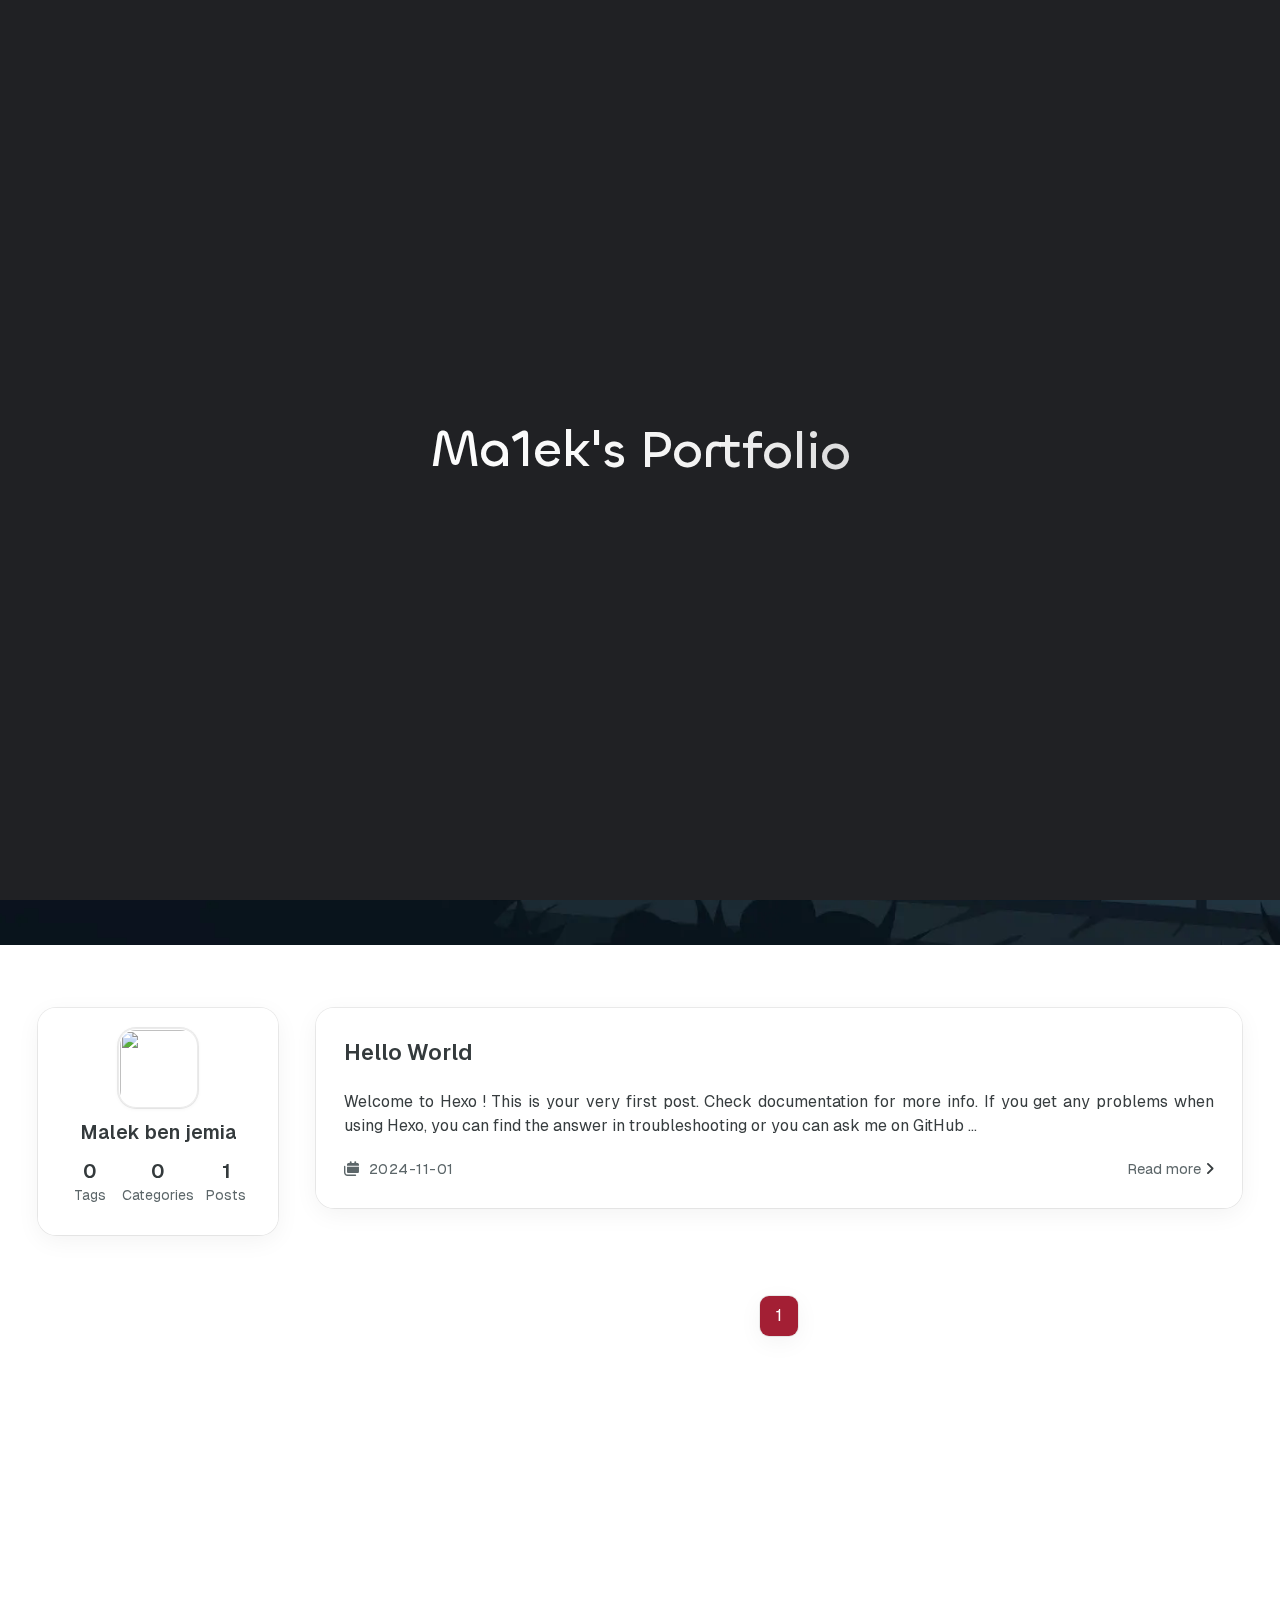
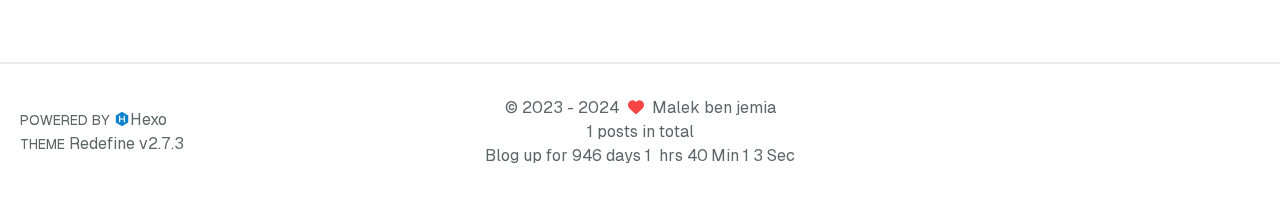
==== commit 23b0bd58: "Site updated: 2024-11-01 20:31:43" ====
--- a/index.html
+++ b/index.html
@@ -41,27 +41,27 @@
     </title>
 
     
-<link rel="stylesheet" href="/fonts/Chillax/chillax.css">
+<link rel="stylesheet" href="fonts/Chillax/chillax.css">
 
 
     <!--- Inject Part-->
     
 
     
-<link rel="stylesheet" href="/css/style.css">
-
-
-    
-        
-<link rel="stylesheet" href="/assets/build/styles.css">
-
-    
-
-    
-<link rel="stylesheet" href="/fonts/GeistMono/geist-mono.css">
-
-    
-<link rel="stylesheet" href="/fonts/Geist/geist.css">
+<link rel="stylesheet" href="css/style.css">
+
+
+    
+        
+<link rel="stylesheet" href="assets/build/styles.css">
+
+    
+
+    
+<link rel="stylesheet" href="fonts/GeistMono/geist-mono.css">
+
+    
+<link rel="stylesheet" href="fonts/Geist/geist.css">
 
     <!--- Font Part-->
     
@@ -75,7 +75,7 @@
     
     
         
-<script src="/js/libs/anime.min.js"></script>
+<script src="js/libs/anime.min.js"></script>
 
     
 
@@ -88,16 +88,16 @@
     
     <!--- Fontawesome Part-->
     
-<link rel="stylesheet" href="/fontawesome/fontawesome.min.css">
-
-    
-<link rel="stylesheet" href="/fontawesome/brands.min.css">
-
-    
-<link rel="stylesheet" href="/fontawesome/solid.min.css">
-
-    
-<link rel="stylesheet" href="/fontawesome/regular.min.css">
+<link rel="stylesheet" href="fontawesome/fontawesome.min.css">
+
+    
+<link rel="stylesheet" href="fontawesome/brands.min.css">
+
+    
+<link rel="stylesheet" href="fontawesome/solid.min.css">
+
+    
+<link rel="stylesheet" href="fontawesome/regular.min.css">
 
     
     
@@ -433,7 +433,7 @@
                             <li class="navbar-item">
                                 <!-- Menu -->
                                 <a class="active"
-                                   href="/"
+                                   href="index.html"
                                         >
                                     <i class="fa-regular fa-house fa-fw"></i>
                                     HOME
@@ -542,7 +542,7 @@
                     <li class="drawer-navbar-item text-base my-1.5 flex flex-col w-full">
                         
                         <a class="py-1.5 px-2 flex flex-row items-center justify-between gap-1 hover:!text-primary active:!text-primary text-2xl font-semibold group border-b border-border-color hover:border-primary w-full active"
-                           href="/"
+                           href="index.html"
                         >
                             <span>
                                 HOME
@@ -642,15 +642,15 @@
         </ul>
 
         <div class="statistics flex justify-around my-2.5">
-    <a class="item tag-count-item flex flex-col justify-center items-center w-20" href="/tags">
+    <a class="item tag-count-item flex flex-col justify-center items-center w-20" href="tags">
         <div class="number text-2xl sm:text-xl text-second-text-color font-semibold">0</div>
         <div class="label text-third-text-color text-sm">Tags</div>
     </a>
-    <a class="item tag-count-item flex flex-col justify-center items-center w-20" href="/categories">
+    <a class="item tag-count-item flex flex-col justify-center items-center w-20" href="categories">
         <div class="number text-2xl sm:text-xl text-second-text-color font-semibold">0</div>
         <div class="label text-third-text-color text-sm">Categories</div>
     </a>
-    <a class="item tag-count-item flex flex-col justify-center items-center w-20" href="/archives">
+    <a class="item tag-count-item flex flex-col justify-center items-center w-20" href="archives">
         <div class="number text-2xl sm:text-xl text-second-text-color font-semibold">1</div>
         <div class="label text-third-text-color text-sm">Posts</div>
     </a>
@@ -681,15 +681,15 @@
     
 </div>
                 <div class="statistics flex justify-around my-2.5">
-    <a class="item tag-count-item flex flex-col justify-center items-center w-20" href="/tags">
+    <a class="item tag-count-item flex flex-col justify-center items-center w-20" href="tags">
         <div class="number text-2xl sm:text-xl text-second-text-color font-semibold">0</div>
         <div class="label text-third-text-color text-sm">Tags</div>
     </a>
-    <a class="item tag-count-item flex flex-col justify-center items-center w-20" href="/categories">
+    <a class="item tag-count-item flex flex-col justify-center items-center w-20" href="categories">
         <div class="number text-2xl sm:text-xl text-second-text-color font-semibold">0</div>
         <div class="label text-third-text-color text-sm">Categories</div>
     </a>
-    <a class="item tag-count-item flex flex-col justify-center items-center w-20" href="/archives">
+    <a class="item tag-count-item flex flex-col justify-center items-center w-20" href="archives">
         <div class="number text-2xl sm:text-xl text-second-text-color font-semibold">1</div>
         <div class="label text-third-text-color text-sm">Posts</div>
     </a>
@@ -717,7 +717,7 @@
                 
                 <div class="flex flex-col gap-5 px-7 pb-7 pt-7">
                     <h3 class="home-article-title">
-                        <a href="/2024/11/01/hello-world/">
+                        <a href="2024/11/01/hello-world/">
                             Hello World
                         </a>
                     </h3>
@@ -725,8 +725,7 @@
                     <div class="home-article-content markdown-body">
                         
                             
-                            Welcome to Hexo! This is your very first post. Check documentation for more info. If you get any problems when using Hexo, you can find the answer in troubleshooting or you can ask me on GitHub.
-Qu...
+                            Welcome to Hexo ! This is your very first post. Check documentation  for more info. If you get any problems when using Hexo, you can find the answer in troubleshooting  or you can ask me on GitHub ...
                         
                     </div>
 
@@ -743,7 +742,7 @@
         
     </div>
 
-    <a href="/2024/11/01/hello-world/">Read more<span class="seo-reader-text">Hello World</span>&nbsp;<i class="fa-solid fa-angle-right"></i></a>
+    <a href="2024/11/01/hello-world/">Read more<span class="seo-reader-text">Hello World</span>&nbsp;<i class="fa-solid fa-angle-right"></i></a>
 </div>
 
                 </div>
@@ -907,17 +906,17 @@
 
 
     
-<script src="/js/libs/Swup.min.js"></script>
-
-<script src="/js/libs/SwupSlideTheme.min.js"></script>
-
-<script src="/js/libs/SwupScriptsPlugin.min.js"></script>
-
-<script src="/js/libs/SwupProgressPlugin.min.js"></script>
-
-<script src="/js/libs/SwupScrollPlugin.min.js"></script>
-
-<script src="/js/libs/SwupPreloadPlugin.min.js"></script>
+<script src="js/libs/Swup.min.js"></script>
+
+<script src="js/libs/SwupSlideTheme.min.js"></script>
+
+<script src="js/libs/SwupScriptsPlugin.min.js"></script>
+
+<script src="js/libs/SwupProgressPlugin.min.js"></script>
+
+<script src="js/libs/SwupScrollPlugin.min.js"></script>
+
+<script src="js/libs/SwupPreloadPlugin.min.js"></script>
 
 <script>
     const swup = new Swup({
@@ -945,82 +944,82 @@
 
 
 
-<script src="/js/tools/imageViewer.js" type="module"></script>
-
-<script src="/js/utils.js" type="module"></script>
-
-<script src="/js/main.js" type="module"></script>
-
-<script src="/js/layouts/navbarShrink.js" type="module"></script>
-
-<script src="/js/tools/scrollTopBottom.js" type="module"></script>
-
-<script src="/js/tools/lightDarkSwitch.js" type="module"></script>
-
-<script src="/js/layouts/categoryList.js" type="module"></script>
-
-
-
-    
-<script src="/js/tools/localSearch.js" type="module"></script>
-
-
-
-
-    
-<script src="/js/tools/codeBlock.js" type="module"></script>
-
-
-
-
-    
-<script src="/js/layouts/lazyload.js" type="module"></script>
-
-
-
-
-    
-<script src="/js/tools/runtime.js"></script>
-
-    
-<script src="/js/libs/odometer.min.js"></script>
-
-    
-<link rel="stylesheet" href="/assets/odometer-theme-minimal.css">
+<script src="js/tools/imageViewer.js" type="module"></script>
+
+<script src="js/utils.js" type="module"></script>
+
+<script src="js/main.js" type="module"></script>
+
+<script src="js/layouts/navbarShrink.js" type="module"></script>
+
+<script src="js/tools/scrollTopBottom.js" type="module"></script>
+
+<script src="js/tools/lightDarkSwitch.js" type="module"></script>
+
+<script src="js/layouts/categoryList.js" type="module"></script>
+
+
+
+    
+<script src="js/tools/localSearch.js" type="module"></script>
+
+
+
+
+    
+<script src="js/tools/codeBlock.js" type="module"></script>
+
+
+
+
+    
+<script src="js/layouts/lazyload.js" type="module"></script>
+
+
+
+
+    
+<script src="js/tools/runtime.js"></script>
+
+    
+<script src="js/libs/odometer.min.js"></script>
+
+    
+<link rel="stylesheet" href="assets/odometer-theme-minimal.css">
 
 
 
 
   
-<script src="/js/libs/Typed.min.js"></script>
+<script src="js/libs/Typed.min.js"></script>
 
   
-<script src="/js/plugins/typed.js" type="module"></script>
-
-
-
-
-
-
-
-
-
-
-
-    
-<script src="/js/tools/tocToggle.js" type="module" data-swup-reload-script=""></script>
-
-<script src="/js/layouts/toc.js" type="module" data-swup-reload-script=""></script>
-
-<script src="/js/plugins/tabs.js" type="module" data-swup-reload-script=""></script>
-
-
-
-
-<script src="/js/libs/moment-with-locales.min.js" data-swup-reload-script=""></script>
-
-
-<script src="/js/layouts/essays.js" type="module" data-swup-reload-script=""></script>
+<script src="js/plugins/typed.js" type="module"></script>
+
+
+
+
+
+
+
+
+
+
+
+    
+<script src="js/tools/tocToggle.js" type="module" data-swup-reload-script=""></script>
+
+<script src="js/layouts/toc.js" type="module" data-swup-reload-script=""></script>
+
+<script src="js/plugins/tabs.js" type="module" data-swup-reload-script=""></script>
+
+
+
+
+<script src="js/libs/moment-with-locales.min.js" data-swup-reload-script=""></script>
+
+
+<script src="js/layouts/essays.js" type="module" data-swup-reload-script=""></script>
 
 
 
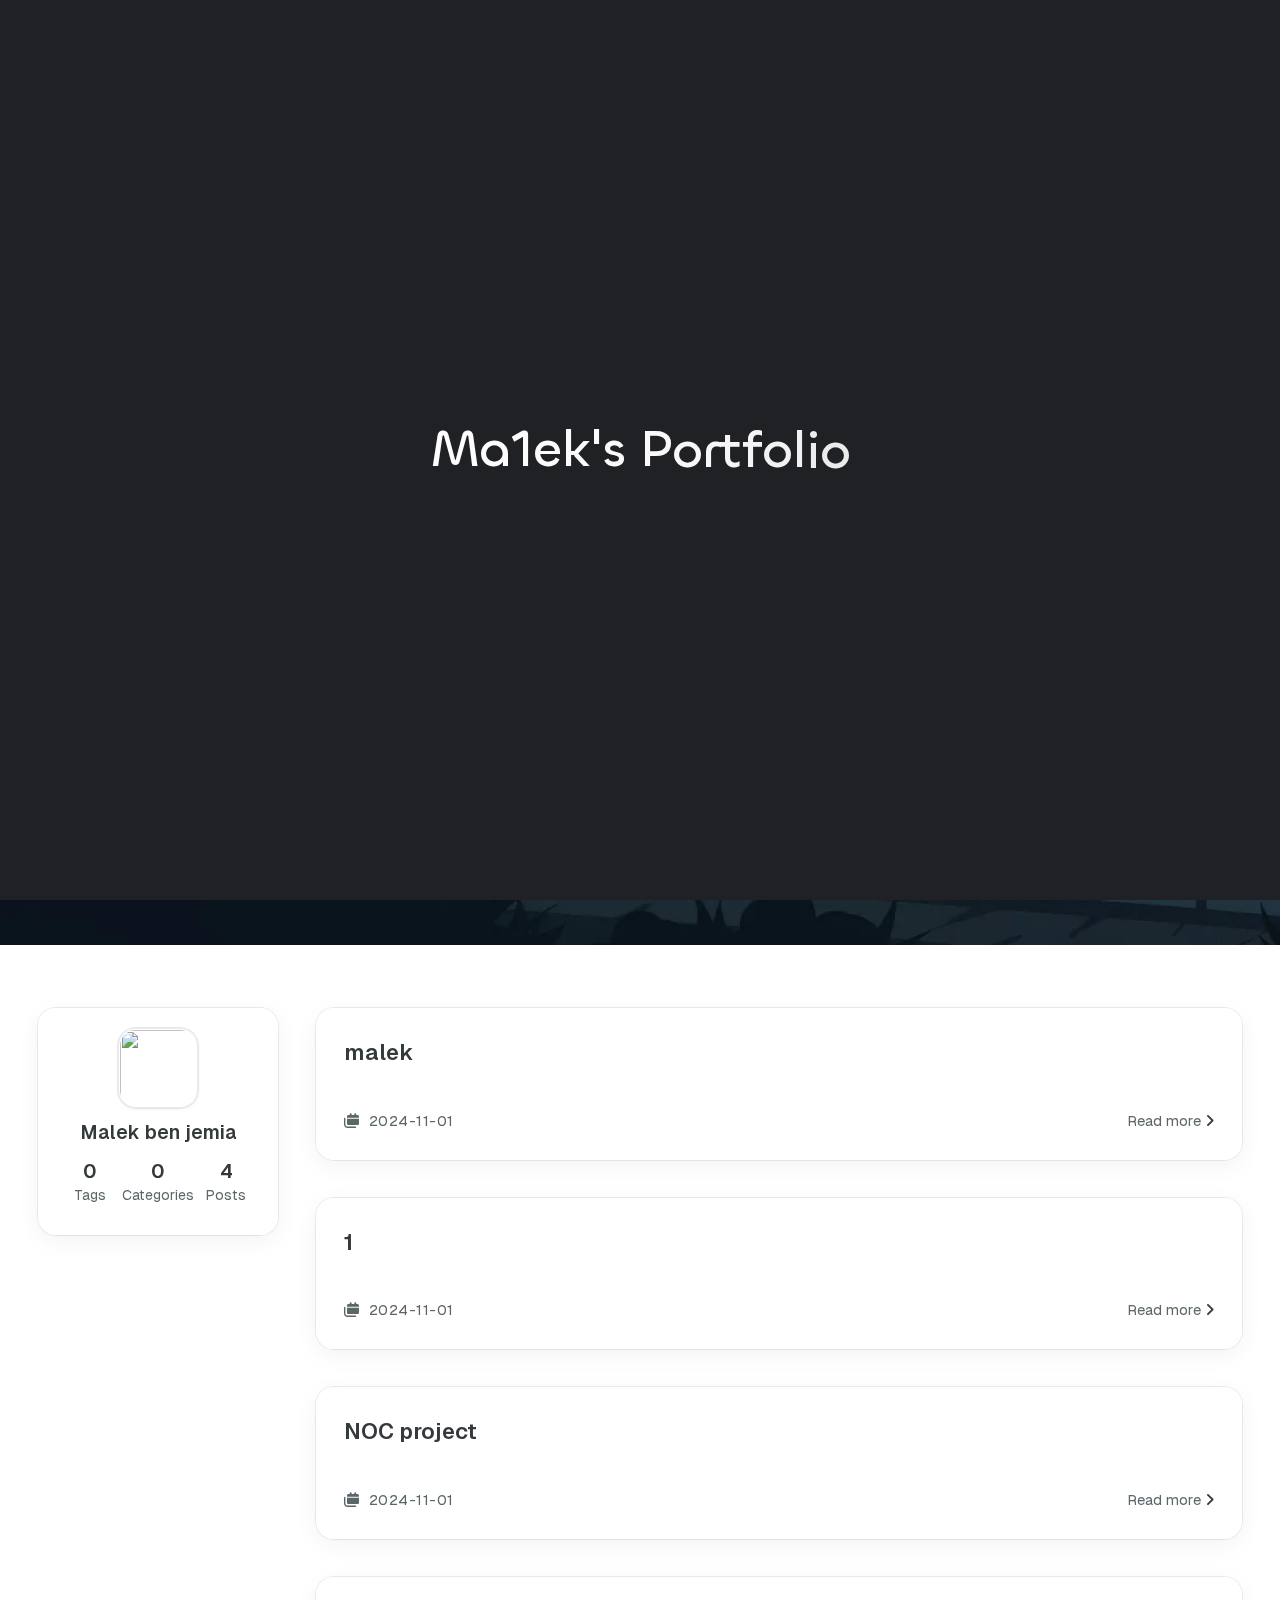
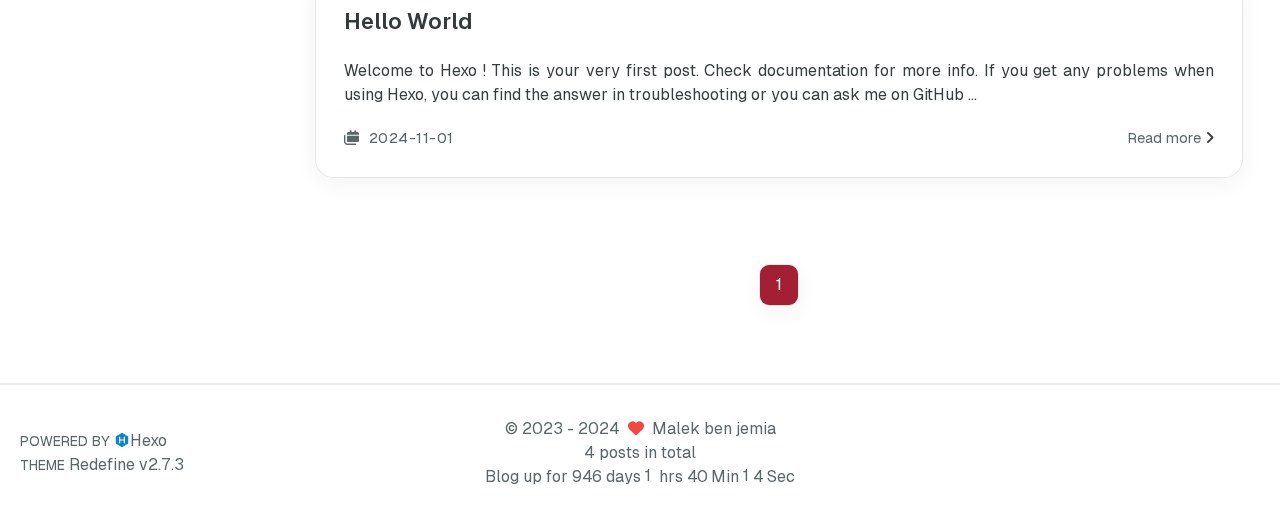
==== commit 37a28208: "Site updated: 2024-11-02 14:17:12" ====
--- a/index.html
+++ b/index.html
@@ -41,27 +41,27 @@
     </title>
 
     
-<link rel="stylesheet" href="fonts/Chillax/chillax.css">
+<link rel="stylesheet" href="/fonts/Chillax/chillax.css">
 
 
     <!--- Inject Part-->
     
 
     
-<link rel="stylesheet" href="css/style.css">
-
-
-    
-        
-<link rel="stylesheet" href="assets/build/styles.css">
-
-    
-
-    
-<link rel="stylesheet" href="fonts/GeistMono/geist-mono.css">
-
-    
-<link rel="stylesheet" href="fonts/Geist/geist.css">
+<link rel="stylesheet" href="/css/style.css">
+
+
+    
+        
+<link rel="stylesheet" href="/assets/build/styles.css">
+
+    
+
+    
+<link rel="stylesheet" href="/fonts/GeistMono/geist-mono.css">
+
+    
+<link rel="stylesheet" href="/fonts/Geist/geist.css">
 
     <!--- Font Part-->
     
@@ -75,29 +75,29 @@
     
     
         
-<script src="js/libs/anime.min.js"></script>
+<script src="/js/libs/anime.min.js"></script>
 
     
 
     <script id="hexo-configurations">
     window.config = {"hostname":"ma1ek.me","root":"/","language":"en"};
-    window.theme = {"articles":{"style":{"font_size":"16px","line_height":1.5,"image_border_radius":"14px","image_alignment":"center","image_caption":false,"link_icon":true,"title_alignment":"left","headings_top_spacing":{"h1":"3.2rem","h2":"2.4rem","h3":"1.9rem","h4":"1.6rem","h5":"1.4rem","h6":"1.3rem"}},"word_count":{"enable":true,"count":true,"min2read":true},"author_label":{"enable":false,"auto":false,"list":[]},"code_block":{"copy":true,"style":"mac","highlight_theme":{"light":"github","dark":"vs2015"},"font":{"enable":false,"family":null,"url":null}},"toc":{"enable":true,"max_depth":3,"number":false,"expand":true,"init_open":true},"copyright":{"enable":true,"default":"cc_by_nc_sa"},"lazyload":true,"recommendation":{"enable":false,"title":"推荐阅读","limit":3,"mobile_limit":2,"placeholder":"/images/wallhaven-wqery6-light.webp","skip_dirs":[]}},"colors":{"primary":"#A31F34","secondary":null,"default_mode":"light"},"global":{"fonts":{"chinese":{"enable":false,"family":null,"url":null},"english":{"enable":true,"family":null,"url":null},"title":{"enable":false,"family":null,"url":null}},"content_max_width":"1000px","sidebar_width":"210px","hover":{"shadow":true,"scale":true},"scroll_progress":{"bar":true,"percentage":true},"website_counter":{"url":"https://cn.vercount.one/js","enable":false,"site_pv":false,"site_uv":true,"post_pv":true},"single_page":true,"preloader":{"enable":true,"custom_message":null},"open_graph":true,"google_analytics":{"enable":false,"id":null}},"home_banner":{"enable":true,"style":"fixed","image":{"light":"/images/wallhaven-wqery6-light.webp","dark":"/images/wallhaven-wqery6-dark.webp"},"title":"Malek Ben Jemia","subtitle":{"text":["Cybersecurity enthusiast ....."],"hitokoto":{"enable":false,"show_author":false,"api":"https://v1.hitokoto.cn"},"typing_speed":100,"backing_speed":100,"starting_delay":1800,"backing_delay":2200,"loop":true,"smart_backspace":true},"text_color":{"light":"#fff","dark":"#d1d1b6"},"text_style":{"title_size":"2.8rem","subtitle_size":"1.5rem","line_height":1.2},"custom_font":{"enable":true,"family":null,"url":null},"social_links":{"enable":true,"style":"default","links":{"github":"https://github.com/ma1ekbenjemia","linkedin":"https://www.linkedin.com/in/malek-benjemia/","fa-light fa-box-open":"https://app.hackthebox.com/profile/76538","twitter":"https://twitter.com/malekbenjemia","instagram":"https://www.instagram.com/malek_benjemia/","email":"malekbenjemia1@gmail.com"},"qrs":{"weixin":null}}},"plugins":{"feed":{"enable":false},"aplayer":{"enable":false,"type":"fixed","audios":[{"name":null,"artist":null,"url":null,"cover":null,"lrc":null}]},"mermaid":{"enable":false,"version":"9.3.0"}},"version":"2.7.3","navbar":{"auto_hide":true,"color":{"left":"#f78736","right":"#367df7","transparency":35},"width":{"home":"1200px","pages":"1000px"},"links":{"Home":{"path":"/","icon":"fa-regular fa-house"},"Projects":{"path":"/Projects","icon":"fa-light fa-list-check"},"CV":{"path":"/cv.pdf","icon":"fa-light fa-file"},"About":{"icon":"fa-light fa-user","path":"/about.html"},"Linktree":{"icon":"fa-regular fa-link","path":"https://linktr.ee/ma1ek"}},"search":{"enable":true,"preload":true}},"page_templates":{"friends_column":2,"tags_style":"blur"},"home":{"sidebar":{"enable":true,"position":"left","first_item":"menu","announcement":null,"show_on_mobile":true,"links":null},"article_date_format":"auto","excerpt_length":200,"categories":{"enable":true,"limit":3},"tags":{"enable":true,"limit":3}},"footerStart":"2023/12/21 14:45:14"};
+    window.theme = {"articles":{"style":{"font_size":"16px","line_height":1.5,"image_border_radius":"14px","image_alignment":"center","image_caption":false,"link_icon":true,"title_alignment":"left","headings_top_spacing":{"h1":"3.2rem","h2":"2.4rem","h3":"1.9rem","h4":"1.6rem","h5":"1.4rem","h6":"1.3rem"}},"word_count":{"enable":true,"count":true,"min2read":true},"author_label":{"enable":false,"auto":false,"list":[]},"code_block":{"copy":true,"style":"mac","highlight_theme":{"light":"github","dark":"vs2015"},"font":{"enable":false,"family":null,"url":null}},"toc":{"enable":true,"max_depth":3,"number":false,"expand":true,"init_open":true},"copyright":{"enable":true,"default":"cc_by_nc_sa"},"lazyload":true,"recommendation":{"enable":false,"title":"推荐阅读","limit":3,"mobile_limit":2,"placeholder":"/images/wallhaven-wqery6-light.webp","skip_dirs":[]}},"colors":{"primary":"#A31F34","secondary":null,"default_mode":"light"},"global":{"fonts":{"chinese":{"enable":false,"family":null,"url":null},"english":{"enable":true,"family":null,"url":null},"title":{"enable":false,"family":null,"url":null}},"content_max_width":"1000px","sidebar_width":"210px","hover":{"shadow":true,"scale":true},"scroll_progress":{"bar":true,"percentage":true},"website_counter":{"url":"https://cn.vercount.one/js","enable":false,"site_pv":false,"site_uv":true,"post_pv":true},"single_page":true,"preloader":{"enable":true,"custom_message":null},"open_graph":true,"google_analytics":{"enable":false,"id":null}},"home_banner":{"enable":true,"style":"fixed","image":{"light":"/images/wallhaven-wqery6-light.webp","dark":"/images/wallhaven-wqery6-dark.webp"},"title":"Malek Ben Jemia","subtitle":{"text":["Cybersecurity enthusiast ....."],"hitokoto":{"enable":false,"show_author":false,"api":"https://v1.hitokoto.cn"},"typing_speed":100,"backing_speed":100,"starting_delay":1800,"backing_delay":2200,"loop":true,"smart_backspace":true},"text_color":{"light":"#fff","dark":"#d1d1b6"},"text_style":{"title_size":"2.8rem","subtitle_size":"1.5rem","line_height":1.2},"custom_font":{"enable":true,"family":null,"url":null},"social_links":{"enable":true,"style":"default","links":{"github":"https://github.com/ma1ekbenjemia","linkedin":"https://www.linkedin.com/in/malek-benjemia/","fa-light fa-box-open":"https://app.hackthebox.com/profile/76538","twitter":"https://twitter.com/malekbenjemia","instagram":"https://www.instagram.com/malek_benjemia/","email":"malekbenjemia1@gmail.com"},"qrs":{"weixin":null}}},"plugins":{"feed":{"enable":false},"aplayer":{"enable":false,"type":"fixed","audios":[{"name":null,"artist":null,"url":null,"cover":null,"lrc":null}]},"mermaid":{"enable":false,"version":"9.3.0"}},"version":"2.7.3","navbar":{"auto_hide":true,"color":{"left":"#f78736","right":"#367df7","transparency":35},"width":{"home":"1200px","pages":"1000px"},"links":{"Home":{"path":"/","icon":"fa-regular fa-house"},"Projects":{"path":"/projects","icon":"fa-light fa-list-check"},"CV":{"path":"/cv.pdf","icon":"fa-light fa-file"},"About":{"icon":"fa-light fa-user","path":"/about.html"},"Linktree":{"icon":"fa-regular fa-link","path":"https://linktr.ee/ma1ek"}},"search":{"enable":true,"preload":true}},"page_templates":{"friends_column":2,"tags_style":"blur"},"home":{"sidebar":{"enable":true,"position":"left","first_item":"menu","announcement":null,"show_on_mobile":true,"links":null},"article_date_format":"auto","excerpt_length":200,"categories":{"enable":false,"limit":3},"tags":{"enable":false,"limit":3}},"footerStart":"2023/12/21 14:45:14"};
     window.lang_ago = {"second":"%s seconds ago","minute":"%s minutes ago","hour":"%s hours ago","day":"%s days ago","week":"%s weeks ago","month":"%s months ago","year":"%s years ago"};
     window.data = {"masonry":false};
   </script>
     
     <!--- Fontawesome Part-->
     
-<link rel="stylesheet" href="fontawesome/fontawesome.min.css">
-
-    
-<link rel="stylesheet" href="fontawesome/brands.min.css">
-
-    
-<link rel="stylesheet" href="fontawesome/solid.min.css">
-
-    
-<link rel="stylesheet" href="fontawesome/regular.min.css">
+<link rel="stylesheet" href="/fontawesome/fontawesome.min.css">
+
+    
+<link rel="stylesheet" href="/fontawesome/brands.min.css">
+
+    
+<link rel="stylesheet" href="/fontawesome/solid.min.css">
+
+    
+<link rel="stylesheet" href="/fontawesome/regular.min.css">
 
     
     
@@ -433,7 +433,7 @@
                             <li class="navbar-item">
                                 <!-- Menu -->
                                 <a class="active"
-                                   href="index.html"
+                                   href="/"
                                         >
                                     <i class="fa-regular fa-house fa-fw"></i>
                                     HOME
@@ -450,7 +450,7 @@
                             <li class="navbar-item">
                                 <!-- Menu -->
                                 <a class=""
-                                   href="/Projects"
+                                   href="/projects"
                                         >
                                     <i class="fa-light fa-list-check fa-fw"></i>
                                     PROJECTS
@@ -542,7 +542,7 @@
                     <li class="drawer-navbar-item text-base my-1.5 flex flex-col w-full">
                         
                         <a class="py-1.5 px-2 flex flex-row items-center justify-between gap-1 hover:!text-primary active:!text-primary text-2xl font-semibold group border-b border-border-color hover:border-primary w-full active"
-                           href="index.html"
+                           href="/"
                         >
                             <span>
                                 HOME
@@ -562,7 +562,7 @@
                     <li class="drawer-navbar-item text-base my-1.5 flex flex-col w-full">
                         
                         <a class="py-1.5 px-2 flex flex-row items-center justify-between gap-1 hover:!text-primary active:!text-primary text-2xl font-semibold group border-b border-border-color hover:border-primary w-full "
-                           href="/Projects"
+                           href="/projects"
                         >
                             <span>
                                 PROJECTS
@@ -642,16 +642,16 @@
         </ul>
 
         <div class="statistics flex justify-around my-2.5">
-    <a class="item tag-count-item flex flex-col justify-center items-center w-20" href="tags">
+    <a class="item tag-count-item flex flex-col justify-center items-center w-20" href="/tags">
         <div class="number text-2xl sm:text-xl text-second-text-color font-semibold">0</div>
         <div class="label text-third-text-color text-sm">Tags</div>
     </a>
-    <a class="item tag-count-item flex flex-col justify-center items-center w-20" href="categories">
+    <a class="item tag-count-item flex flex-col justify-center items-center w-20" href="/categories">
         <div class="number text-2xl sm:text-xl text-second-text-color font-semibold">0</div>
         <div class="label text-third-text-color text-sm">Categories</div>
     </a>
-    <a class="item tag-count-item flex flex-col justify-center items-center w-20" href="archives">
-        <div class="number text-2xl sm:text-xl text-second-text-color font-semibold">1</div>
+    <a class="item tag-count-item flex flex-col justify-center items-center w-20" href="/projects">
+        <div class="number text-2xl sm:text-xl text-second-text-color font-semibold">4</div>
         <div class="label text-third-text-color text-sm">Posts</div>
     </a>
 </div>
@@ -681,16 +681,16 @@
     
 </div>
                 <div class="statistics flex justify-around my-2.5">
-    <a class="item tag-count-item flex flex-col justify-center items-center w-20" href="tags">
+    <a class="item tag-count-item flex flex-col justify-center items-center w-20" href="/tags">
         <div class="number text-2xl sm:text-xl text-second-text-color font-semibold">0</div>
         <div class="label text-third-text-color text-sm">Tags</div>
     </a>
-    <a class="item tag-count-item flex flex-col justify-center items-center w-20" href="categories">
+    <a class="item tag-count-item flex flex-col justify-center items-center w-20" href="/categories">
         <div class="number text-2xl sm:text-xl text-second-text-color font-semibold">0</div>
         <div class="label text-third-text-color text-sm">Categories</div>
     </a>
-    <a class="item tag-count-item flex flex-col justify-center items-center w-20" href="archives">
-        <div class="number text-2xl sm:text-xl text-second-text-color font-semibold">1</div>
+    <a class="item tag-count-item flex flex-col justify-center items-center w-20" href="/projects">
+        <div class="number text-2xl sm:text-xl text-second-text-color font-semibold">4</div>
         <div class="label text-third-text-color text-sm">Posts</div>
     </a>
 </div>
@@ -717,7 +717,127 @@
                 
                 <div class="flex flex-col gap-5 px-7 pb-7 pt-7">
                     <h3 class="home-article-title">
-                        <a href="2024/11/01/hello-world/">
+                        <a href="/2024/11/01/malek/">
+                            malek
+                        </a>
+                    </h3>
+
+                    <div class="home-article-content markdown-body">
+                        
+                            
+                            
+                        
+                    </div>
+
+                    <div class="home-article-meta-info-container">
+    <div class="home-article-meta-info">
+        <span><i class="fa-solid fa-calendars"></i>&nbsp;
+            <span class="home-article-date" data-date="Fri Nov 01 2024 20:30:58 GMT+0100">
+                
+                    2024-11-01
+                
+            </span>
+        </span>
+        
+        
+    </div>
+
+    <a href="/2024/11/01/malek/">Read more<span class="seo-reader-text">malek</span>&nbsp;<i class="fa-solid fa-angle-right"></i></a>
+</div>
+
+                </div>
+            </li>
+        
+            <li class="home-article-item">
+
+                
+
+                
+
+                
+                <div class="flex flex-col gap-5 px-7 pb-7 pt-7">
+                    <h3 class="home-article-title">
+                        <a href="/2024/11/01/1/">
+                            1
+                        </a>
+                    </h3>
+
+                    <div class="home-article-content markdown-body">
+                        
+                            
+                            
+                        
+                    </div>
+
+                    <div class="home-article-meta-info-container">
+    <div class="home-article-meta-info">
+        <span><i class="fa-solid fa-calendars"></i>&nbsp;
+            <span class="home-article-date" data-date="Fri Nov 01 2024 20:00:31 GMT+0100">
+                
+                    2024-11-01
+                
+            </span>
+        </span>
+        
+        
+    </div>
+
+    <a href="/2024/11/01/1/">Read more<span class="seo-reader-text">1</span>&nbsp;<i class="fa-solid fa-angle-right"></i></a>
+</div>
+
+                </div>
+            </li>
+        
+            <li class="home-article-item">
+
+                
+
+                
+
+                
+                <div class="flex flex-col gap-5 px-7 pb-7 pt-7">
+                    <h3 class="home-article-title">
+                        <a href="/2024/11/01/NOC-project/">
+                            NOC project
+                        </a>
+                    </h3>
+
+                    <div class="home-article-content markdown-body">
+                        
+                            
+                            
+                        
+                    </div>
+
+                    <div class="home-article-meta-info-container">
+    <div class="home-article-meta-info">
+        <span><i class="fa-solid fa-calendars"></i>&nbsp;
+            <span class="home-article-date" data-date="Fri Nov 01 2024 17:56:06 GMT+0100">
+                
+                    2024-11-01
+                
+            </span>
+        </span>
+        
+        
+    </div>
+
+    <a href="/2024/11/01/NOC-project/">Read more<span class="seo-reader-text">NOC project</span>&nbsp;<i class="fa-solid fa-angle-right"></i></a>
+</div>
+
+                </div>
+            </li>
+        
+            <li class="home-article-item">
+
+                
+
+                
+
+                
+                <div class="flex flex-col gap-5 px-7 pb-7 pt-7">
+                    <h3 class="home-article-title">
+                        <a href="/2024/11/01/hello-world/">
                             Hello World
                         </a>
                     </h3>
@@ -742,7 +862,7 @@
         
     </div>
 
-    <a href="2024/11/01/hello-world/">Read more<span class="seo-reader-text">Hello World</span>&nbsp;<i class="fa-solid fa-angle-right"></i></a>
+    <a href="/2024/11/01/hello-world/">Read more<span class="seo-reader-text">Hello World</span>&nbsp;<i class="fa-solid fa-angle-right"></i></a>
 </div>
 
                 </div>
@@ -782,7 +902,7 @@
                 
                 <p class="post-count space-x-0.5">
                     <span>
-                        1 posts in total
+                        4 posts in total
                     </span>
                     
                 </p>
@@ -906,17 +1026,17 @@
 
 
     
-<script src="js/libs/Swup.min.js"></script>
-
-<script src="js/libs/SwupSlideTheme.min.js"></script>
-
-<script src="js/libs/SwupScriptsPlugin.min.js"></script>
-
-<script src="js/libs/SwupProgressPlugin.min.js"></script>
-
-<script src="js/libs/SwupScrollPlugin.min.js"></script>
-
-<script src="js/libs/SwupPreloadPlugin.min.js"></script>
+<script src="/js/libs/Swup.min.js"></script>
+
+<script src="/js/libs/SwupSlideTheme.min.js"></script>
+
+<script src="/js/libs/SwupScriptsPlugin.min.js"></script>
+
+<script src="/js/libs/SwupProgressPlugin.min.js"></script>
+
+<script src="/js/libs/SwupScrollPlugin.min.js"></script>
+
+<script src="/js/libs/SwupPreloadPlugin.min.js"></script>
 
 <script>
     const swup = new Swup({
@@ -944,82 +1064,82 @@
 
 
 
-<script src="js/tools/imageViewer.js" type="module"></script>
-
-<script src="js/utils.js" type="module"></script>
-
-<script src="js/main.js" type="module"></script>
-
-<script src="js/layouts/navbarShrink.js" type="module"></script>
-
-<script src="js/tools/scrollTopBottom.js" type="module"></script>
-
-<script src="js/tools/lightDarkSwitch.js" type="module"></script>
-
-<script src="js/layouts/categoryList.js" type="module"></script>
-
-
-
-    
-<script src="js/tools/localSearch.js" type="module"></script>
-
-
-
-
-    
-<script src="js/tools/codeBlock.js" type="module"></script>
-
-
-
-
-    
-<script src="js/layouts/lazyload.js" type="module"></script>
-
-
-
-
-    
-<script src="js/tools/runtime.js"></script>
-
-    
-<script src="js/libs/odometer.min.js"></script>
-
-    
-<link rel="stylesheet" href="assets/odometer-theme-minimal.css">
+<script src="/js/tools/imageViewer.js" type="module"></script>
+
+<script src="/js/utils.js" type="module"></script>
+
+<script src="/js/main.js" type="module"></script>
+
+<script src="/js/layouts/navbarShrink.js" type="module"></script>
+
+<script src="/js/tools/scrollTopBottom.js" type="module"></script>
+
+<script src="/js/tools/lightDarkSwitch.js" type="module"></script>
+
+<script src="/js/layouts/categoryList.js" type="module"></script>
+
+
+
+    
+<script src="/js/tools/localSearch.js" type="module"></script>
+
+
+
+
+    
+<script src="/js/tools/codeBlock.js" type="module"></script>
+
+
+
+
+    
+<script src="/js/layouts/lazyload.js" type="module"></script>
+
+
+
+
+    
+<script src="/js/tools/runtime.js"></script>
+
+    
+<script src="/js/libs/odometer.min.js"></script>
+
+    
+<link rel="stylesheet" href="/assets/odometer-theme-minimal.css">
 
 
 
 
   
-<script src="js/libs/Typed.min.js"></script>
+<script src="/js/libs/Typed.min.js"></script>
 
   
-<script src="js/plugins/typed.js" type="module"></script>
-
-
-
-
-
-
-
-
-
-
-
-    
-<script src="js/tools/tocToggle.js" type="module" data-swup-reload-script=""></script>
-
-<script src="js/layouts/toc.js" type="module" data-swup-reload-script=""></script>
-
-<script src="js/plugins/tabs.js" type="module" data-swup-reload-script=""></script>
-
-
-
-
-<script src="js/libs/moment-with-locales.min.js" data-swup-reload-script=""></script>
-
-
-<script src="js/layouts/essays.js" type="module" data-swup-reload-script=""></script>
+<script src="/js/plugins/typed.js" type="module"></script>
+
+
+
+
+
+
+
+
+
+
+
+    
+<script src="/js/tools/tocToggle.js" type="module" data-swup-reload-script=""></script>
+
+<script src="/js/layouts/toc.js" type="module" data-swup-reload-script=""></script>
+
+<script src="/js/plugins/tabs.js" type="module" data-swup-reload-script=""></script>
+
+
+
+
+<script src="/js/libs/moment-with-locales.min.js" data-swup-reload-script=""></script>
+
+
+<script src="/js/layouts/essays.js" type="module" data-swup-reload-script=""></script>
 
 
 
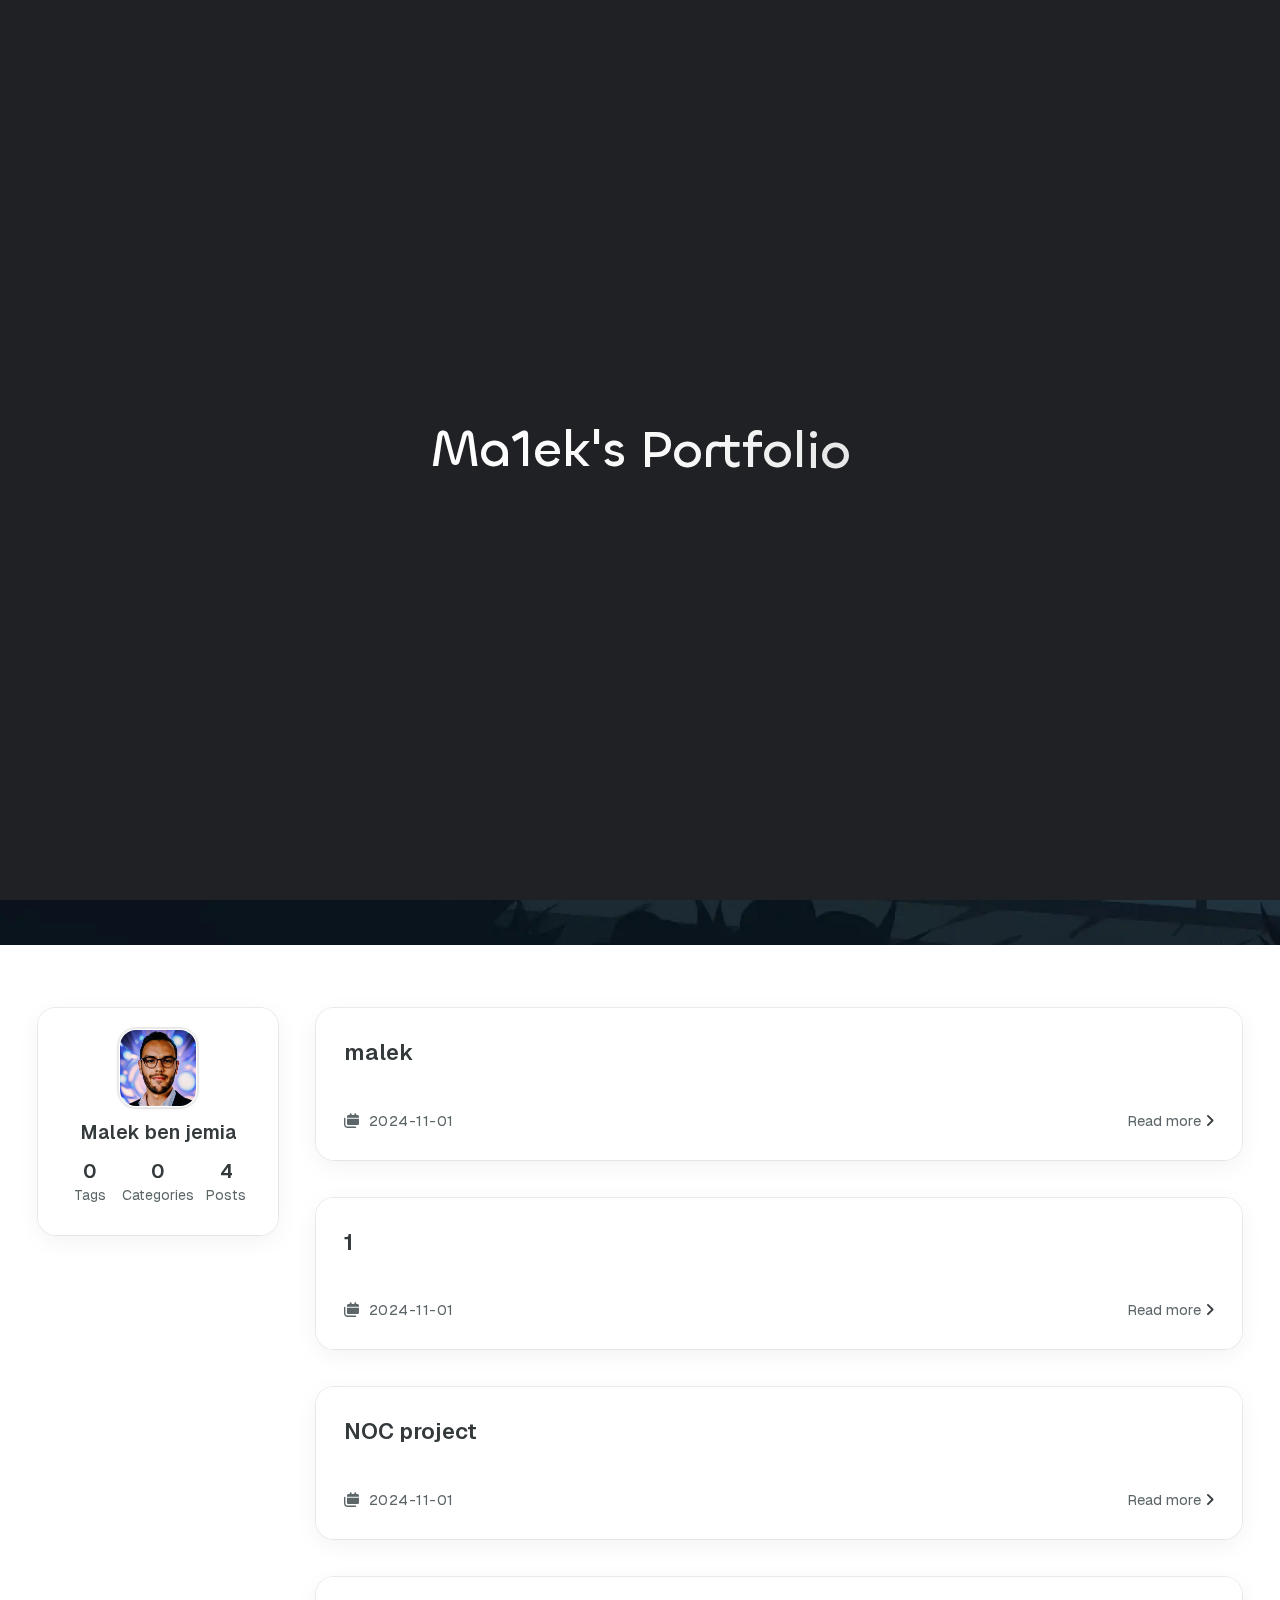
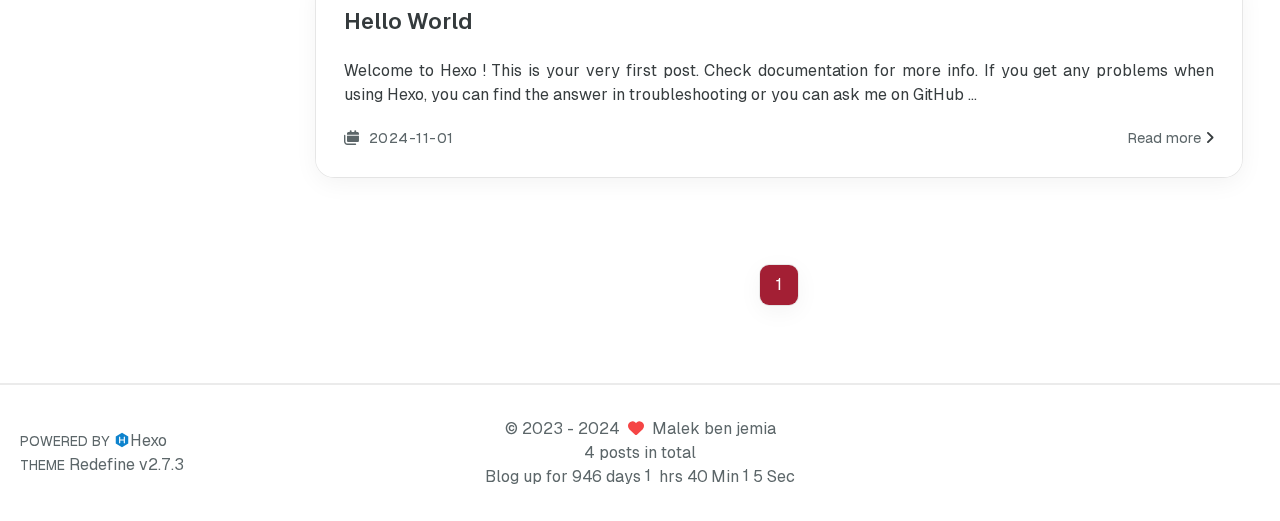
==== commit b7edd8ae: "Site updated: 2024-11-06 14:42:31" ====
--- a/index.html
+++ b/index.html
@@ -36,7 +36,7 @@
     
     <title>
         
-            Ma1ek&#39;s Portfolio - Redefine Your Hexo Journey.
+            Ma1ek&#39;s Portfolio
         
     </title>
 
@@ -81,7 +81,7 @@
 
     <script id="hexo-configurations">
     window.config = {"hostname":"ma1ek.me","root":"/","language":"en"};
-    window.theme = {"articles":{"style":{"font_size":"16px","line_height":1.5,"image_border_radius":"14px","image_alignment":"center","image_caption":false,"link_icon":true,"title_alignment":"left","headings_top_spacing":{"h1":"3.2rem","h2":"2.4rem","h3":"1.9rem","h4":"1.6rem","h5":"1.4rem","h6":"1.3rem"}},"word_count":{"enable":true,"count":true,"min2read":true},"author_label":{"enable":false,"auto":false,"list":[]},"code_block":{"copy":true,"style":"mac","highlight_theme":{"light":"github","dark":"vs2015"},"font":{"enable":false,"family":null,"url":null}},"toc":{"enable":true,"max_depth":3,"number":false,"expand":true,"init_open":true},"copyright":{"enable":true,"default":"cc_by_nc_sa"},"lazyload":true,"recommendation":{"enable":false,"title":"推荐阅读","limit":3,"mobile_limit":2,"placeholder":"/images/wallhaven-wqery6-light.webp","skip_dirs":[]}},"colors":{"primary":"#A31F34","secondary":null,"default_mode":"light"},"global":{"fonts":{"chinese":{"enable":false,"family":null,"url":null},"english":{"enable":true,"family":null,"url":null},"title":{"enable":false,"family":null,"url":null}},"content_max_width":"1000px","sidebar_width":"210px","hover":{"shadow":true,"scale":true},"scroll_progress":{"bar":true,"percentage":true},"website_counter":{"url":"https://cn.vercount.one/js","enable":false,"site_pv":false,"site_uv":true,"post_pv":true},"single_page":true,"preloader":{"enable":true,"custom_message":null},"open_graph":true,"google_analytics":{"enable":false,"id":null}},"home_banner":{"enable":true,"style":"fixed","image":{"light":"/images/wallhaven-wqery6-light.webp","dark":"/images/wallhaven-wqery6-dark.webp"},"title":"Malek Ben Jemia","subtitle":{"text":["Cybersecurity enthusiast ....."],"hitokoto":{"enable":false,"show_author":false,"api":"https://v1.hitokoto.cn"},"typing_speed":100,"backing_speed":100,"starting_delay":1800,"backing_delay":2200,"loop":true,"smart_backspace":true},"text_color":{"light":"#fff","dark":"#d1d1b6"},"text_style":{"title_size":"2.8rem","subtitle_size":"1.5rem","line_height":1.2},"custom_font":{"enable":true,"family":null,"url":null},"social_links":{"enable":true,"style":"default","links":{"github":"https://github.com/ma1ekbenjemia","linkedin":"https://www.linkedin.com/in/malek-benjemia/","fa-light fa-box-open":"https://app.hackthebox.com/profile/76538","twitter":"https://twitter.com/malekbenjemia","instagram":"https://www.instagram.com/malek_benjemia/","email":"malekbenjemia1@gmail.com"},"qrs":{"weixin":null}}},"plugins":{"feed":{"enable":false},"aplayer":{"enable":false,"type":"fixed","audios":[{"name":null,"artist":null,"url":null,"cover":null,"lrc":null}]},"mermaid":{"enable":false,"version":"9.3.0"}},"version":"2.7.3","navbar":{"auto_hide":true,"color":{"left":"#f78736","right":"#367df7","transparency":35},"width":{"home":"1200px","pages":"1000px"},"links":{"Home":{"path":"/","icon":"fa-regular fa-house"},"Projects":{"path":"/projects","icon":"fa-light fa-list-check"},"CV":{"path":"/cv.pdf","icon":"fa-light fa-file"},"About":{"icon":"fa-light fa-user","path":"/about.html"},"Linktree":{"icon":"fa-regular fa-link","path":"https://linktr.ee/ma1ek"}},"search":{"enable":true,"preload":true}},"page_templates":{"friends_column":2,"tags_style":"blur"},"home":{"sidebar":{"enable":true,"position":"left","first_item":"menu","announcement":null,"show_on_mobile":true,"links":null},"article_date_format":"auto","excerpt_length":200,"categories":{"enable":false,"limit":3},"tags":{"enable":false,"limit":3}},"footerStart":"2023/12/21 14:45:14"};
+    window.theme = {"articles":{"style":{"font_size":"16px","line_height":1.5,"image_border_radius":"14px","image_alignment":"center","image_caption":false,"link_icon":true,"title_alignment":"left","headings_top_spacing":{"h1":"3.2rem","h2":"2.4rem","h3":"1.9rem","h4":"1.6rem","h5":"1.4rem","h6":"1.3rem"}},"word_count":{"enable":true,"count":true,"min2read":true},"author_label":{"enable":false,"auto":false,"list":[]},"code_block":{"copy":true,"style":"mac","highlight_theme":{"light":"github","dark":"vs2015"},"font":{"enable":false,"family":null,"url":null}},"toc":{"enable":true,"max_depth":3,"number":false,"expand":true,"init_open":true},"copyright":{"enable":true,"default":"cc_by_nc_sa"},"lazyload":true,"recommendation":{"enable":false,"title":"推荐阅读","limit":3,"mobile_limit":2,"placeholder":"/images/wallhaven-wqery6-light.webp","skip_dirs":[]}},"colors":{"primary":"#A31F34","secondary":null,"default_mode":"light"},"global":{"fonts":{"chinese":{"enable":false,"family":null,"url":null},"english":{"enable":true,"family":null,"url":null},"title":{"enable":false,"family":null,"url":null}},"content_max_width":"1000px","sidebar_width":"210px","hover":{"shadow":true,"scale":true},"scroll_progress":{"bar":true,"percentage":true},"website_counter":{"url":"https://cn.vercount.one/js","enable":false,"site_pv":false,"site_uv":true,"post_pv":true},"single_page":true,"preloader":{"enable":true,"custom_message":null},"open_graph":true,"google_analytics":{"enable":false,"id":null}},"home_banner":{"enable":true,"style":"fixed","image":{"light":"/images/wallhaven-wqery6-light.webp","dark":"/images/wallhaven-wqery6-dark.webp"},"title":"Malek Ben Jemia","subtitle":{"text":["Cybersecurity enthusiast ....."],"hitokoto":{"enable":false,"show_author":false,"api":"https://v1.hitokoto.cn"},"typing_speed":100,"backing_speed":100,"starting_delay":1800,"backing_delay":2200,"loop":true,"smart_backspace":true},"text_color":{"light":"#fff","dark":"#d1d1b6"},"text_style":{"title_size":"2.8rem","subtitle_size":"1.5rem","line_height":1.2},"custom_font":{"enable":true,"family":null,"url":null},"social_links":{"enable":true,"style":"default","links":{"github":"https://github.com/ma1ekbenjemia","linkedin":"https://www.linkedin.com/in/malek-benjemia/","fa-light fa-box-open":"https://app.hackthebox.com/profile/76538","twitter":"https://twitter.com/malekbenjemia","instagram":"https://www.instagram.com/malek_benjemia/","email":"malekbenjemia1@gmail.com"},"qrs":{"weixin":null}}},"plugins":{"feed":{"enable":false},"aplayer":{"enable":false,"type":"fixed","audios":[{"name":null,"artist":null,"url":null,"cover":null,"lrc":null}]},"mermaid":{"enable":false,"version":"9.3.0"}},"version":"2.7.3","navbar":{"auto_hide":true,"color":{"left":"#f78736","right":"#367df7","transparency":35},"width":{"home":"1200px","pages":"1000px"},"links":{"Home":{"path":"/","icon":"fa-regular fa-house"},"Projects":{"path":"/projects","icon":"fa-light fa-list-check"},"CV":{"path":"/cv.pdf","icon":"fa-light fa-file"},"About":{"icon":"fa-light fa-user","path":"/about.html"},"Linktree":{"icon":"fa-regular fa-link","path":"https://linktr.ee/ma1ek"}},"search":{"enable":false,"preload":false}},"page_templates":{"friends_column":2,"tags_style":"blur"},"home":{"sidebar":{"enable":true,"position":"left","first_item":"menu","announcement":null,"show_on_mobile":true,"links":null},"article_date_format":"auto","excerpt_length":200},"footerStart":"2023/12/21 14:45:14"};
     window.lang_ago = {"second":"%s seconds ago","minute":"%s minutes ago","hour":"%s hours ago","day":"%s days ago","week":"%s weeks ago","month":"%s months ago","year":"%s years ago"};
     window.data = {"masonry":false};
   </script>
@@ -513,17 +513,10 @@
                             </li>
                     
                     
-                        <li class="navbar-item search search-popup-trigger">
-                            <i class="fa-solid fa-magnifying-glass"></i>
-                        </li>
-                    
                 </ul>
             </div>
             <!-- Mobile -->
             <div class="mobile">
-                
-                    <div class="icon-item search search-popup-trigger"><i class="fa-solid fa-magnifying-glass"></i>
-                    </div>
                 
                 <div class="icon-item navbar-bar">
                     <div class="navbar-bar-middle"></div>
@@ -990,35 +983,6 @@
     <img src="">
 </div>
 
-
-    
-        <div class="search-pop-overlay">
-    <div class="popup search-popup">
-        <div class="search-header">
-          <span class="search-input-field-pre">
-            <i class="fa-solid fa-keyboard"></i>
-          </span>
-            <div class="search-input-container">
-                <input autocomplete="off"
-                       autocorrect="off"
-                       autocapitalize="off"
-                       placeholder="Search..."
-                       spellcheck="false"
-                       type="search"
-                       class="search-input"
-                >
-            </div>
-            <span class="popup-btn-close">
-                <i class="fa-solid fa-times"></i>
-            </span>
-        </div>
-        <div id="search-result">
-            <div id="no-result">
-                <i class="fa-solid fa-spinner fa-spin-pulse fa-5x fa-fw"></i>
-            </div>
-        </div>
-    </div>
-</div>
 
     
 
@@ -1080,10 +1044,6 @@
 
 
 
-    
-<script src="/js/tools/localSearch.js" type="module"></script>
-
-
 
 
     
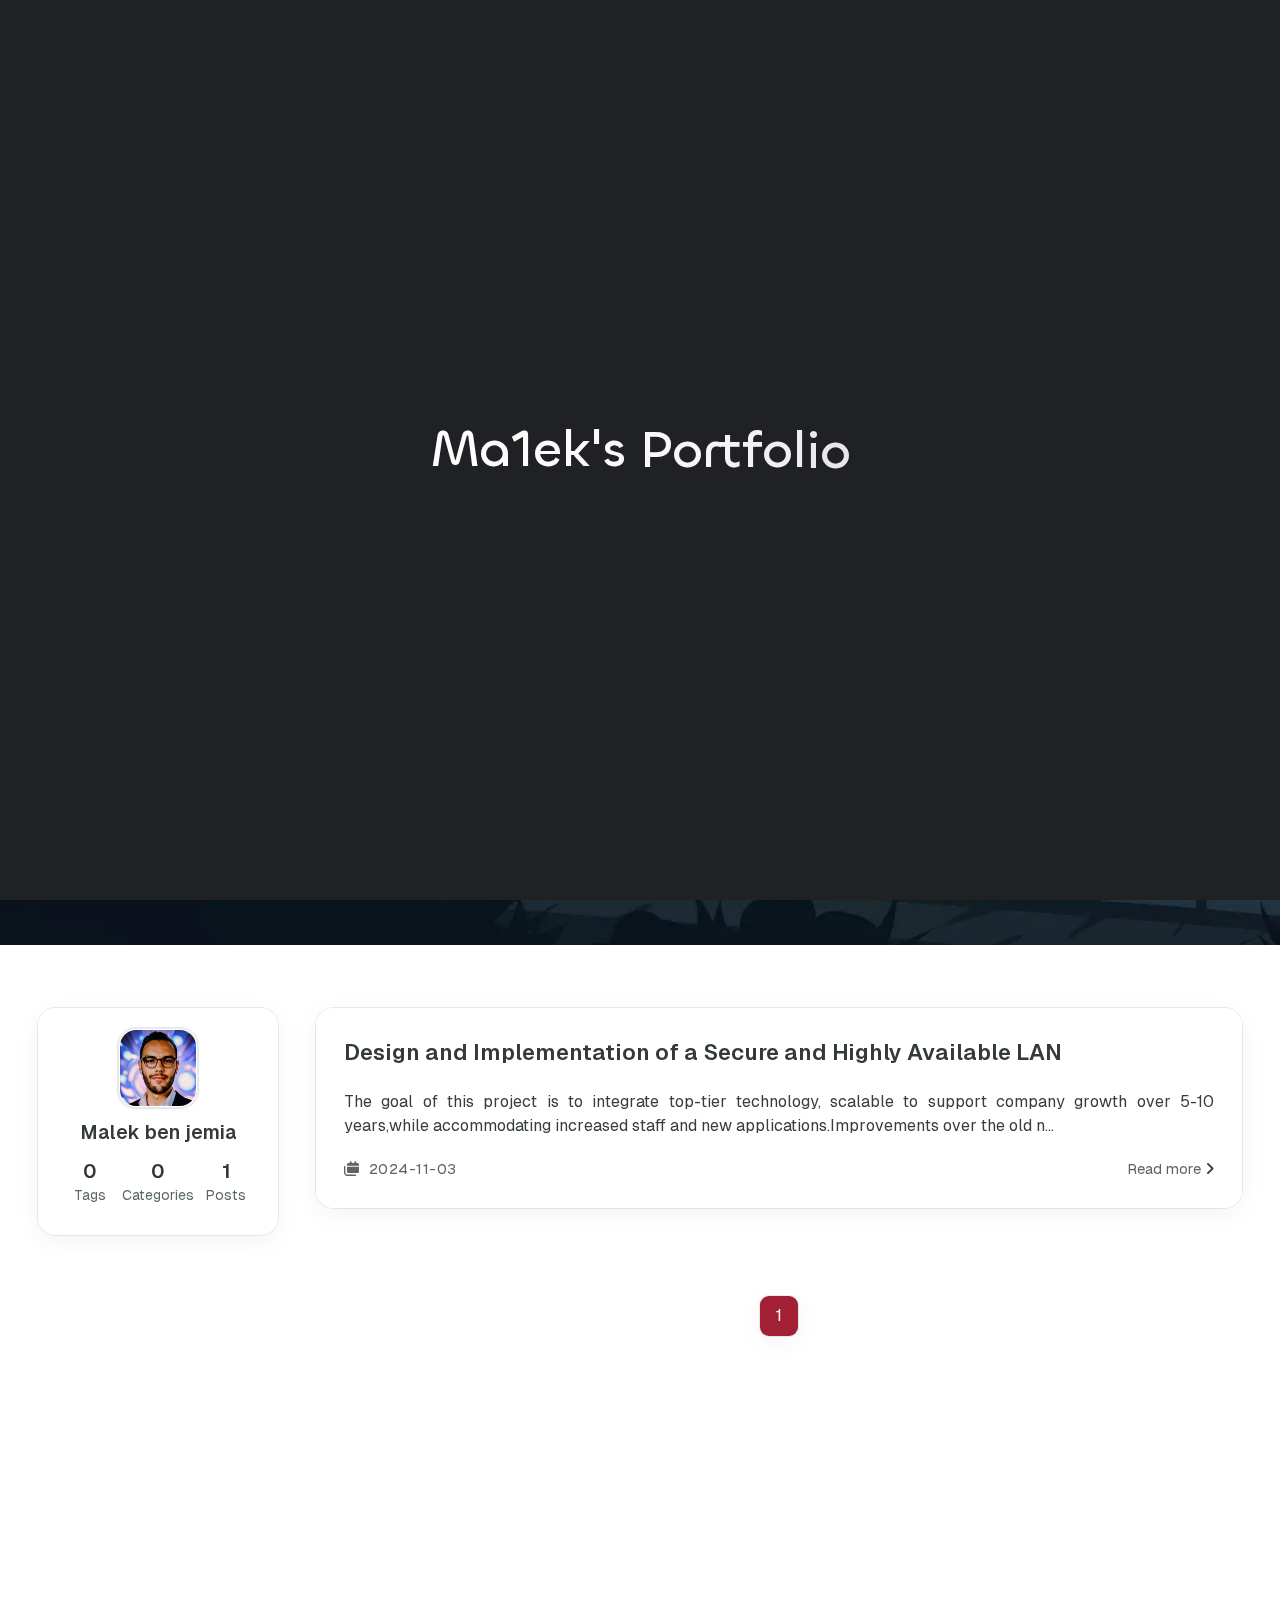
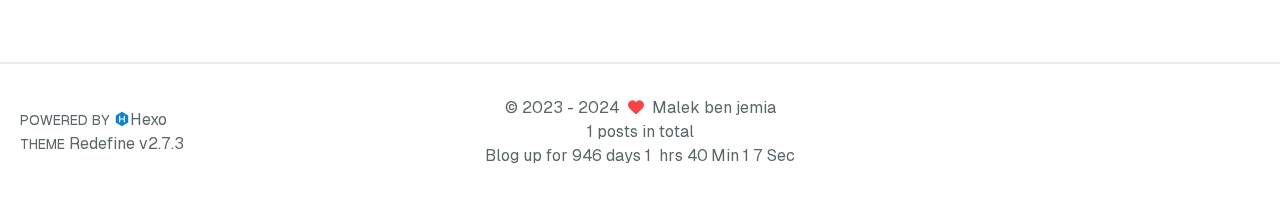
==== commit 9ba85dc7: "Site updated: 2024-11-06 15:00:41" ====
--- a/index.html
+++ b/index.html
@@ -36,7 +36,7 @@
     
     <title>
         
-            Ma1ek&#39;s Portfolio
+            Ma1ek&#39;s Portfolio - Redefine Your Hexo Journey.
         
     </title>
 
@@ -644,7 +644,7 @@
         <div class="label text-third-text-color text-sm">Categories</div>
     </a>
     <a class="item tag-count-item flex flex-col justify-center items-center w-20" href="/projects">
-        <div class="number text-2xl sm:text-xl text-second-text-color font-semibold">4</div>
+        <div class="number text-2xl sm:text-xl text-second-text-color font-semibold">1</div>
         <div class="label text-third-text-color text-sm">Posts</div>
     </a>
 </div>
@@ -683,7 +683,7 @@
         <div class="label text-third-text-color text-sm">Categories</div>
     </a>
     <a class="item tag-count-item flex flex-col justify-center items-center w-20" href="/projects">
-        <div class="number text-2xl sm:text-xl text-second-text-color font-semibold">4</div>
+        <div class="number text-2xl sm:text-xl text-second-text-color font-semibold">1</div>
         <div class="label text-third-text-color text-sm">Posts</div>
     </a>
 </div>
@@ -710,24 +710,24 @@
                 
                 <div class="flex flex-col gap-5 px-7 pb-7 pt-7">
                     <h3 class="home-article-title">
-                        <a href="/2024/11/01/malek/">
-                            malek
+                        <a href="/2024/11/03/Bachelor-Internship/">
+                            Design and Implementation of a Secure and Highly Available LAN
                         </a>
                     </h3>
 
                     <div class="home-article-content markdown-body">
                         
                             
-                            
+                            The goal of this project is to integrate top-tier technology, scalable to support company growth over 5-10 years,while accommodating increased staff and new applications.Improvements over the old n...
                         
                     </div>
 
                     <div class="home-article-meta-info-container">
     <div class="home-article-meta-info">
         <span><i class="fa-solid fa-calendars"></i>&nbsp;
-            <span class="home-article-date" data-date="Fri Nov 01 2024 20:30:58 GMT+0100">
-                
-                    2024-11-01
+            <span class="home-article-date" data-date="Sun Nov 03 2024 14:46:13 GMT+0100">
+                
+                    2024-11-03
                 
             </span>
         </span>
@@ -735,127 +735,7 @@
         
     </div>
 
-    <a href="/2024/11/01/malek/">Read more<span class="seo-reader-text">malek</span>&nbsp;<i class="fa-solid fa-angle-right"></i></a>
-</div>
-
-                </div>
-            </li>
-        
-            <li class="home-article-item">
-
-                
-
-                
-
-                
-                <div class="flex flex-col gap-5 px-7 pb-7 pt-7">
-                    <h3 class="home-article-title">
-                        <a href="/2024/11/01/1/">
-                            1
-                        </a>
-                    </h3>
-
-                    <div class="home-article-content markdown-body">
-                        
-                            
-                            
-                        
-                    </div>
-
-                    <div class="home-article-meta-info-container">
-    <div class="home-article-meta-info">
-        <span><i class="fa-solid fa-calendars"></i>&nbsp;
-            <span class="home-article-date" data-date="Fri Nov 01 2024 20:00:31 GMT+0100">
-                
-                    2024-11-01
-                
-            </span>
-        </span>
-        
-        
-    </div>
-
-    <a href="/2024/11/01/1/">Read more<span class="seo-reader-text">1</span>&nbsp;<i class="fa-solid fa-angle-right"></i></a>
-</div>
-
-                </div>
-            </li>
-        
-            <li class="home-article-item">
-
-                
-
-                
-
-                
-                <div class="flex flex-col gap-5 px-7 pb-7 pt-7">
-                    <h3 class="home-article-title">
-                        <a href="/2024/11/01/NOC-project/">
-                            NOC project
-                        </a>
-                    </h3>
-
-                    <div class="home-article-content markdown-body">
-                        
-                            
-                            
-                        
-                    </div>
-
-                    <div class="home-article-meta-info-container">
-    <div class="home-article-meta-info">
-        <span><i class="fa-solid fa-calendars"></i>&nbsp;
-            <span class="home-article-date" data-date="Fri Nov 01 2024 17:56:06 GMT+0100">
-                
-                    2024-11-01
-                
-            </span>
-        </span>
-        
-        
-    </div>
-
-    <a href="/2024/11/01/NOC-project/">Read more<span class="seo-reader-text">NOC project</span>&nbsp;<i class="fa-solid fa-angle-right"></i></a>
-</div>
-
-                </div>
-            </li>
-        
-            <li class="home-article-item">
-
-                
-
-                
-
-                
-                <div class="flex flex-col gap-5 px-7 pb-7 pt-7">
-                    <h3 class="home-article-title">
-                        <a href="/2024/11/01/hello-world/">
-                            Hello World
-                        </a>
-                    </h3>
-
-                    <div class="home-article-content markdown-body">
-                        
-                            
-                            Welcome to Hexo ! This is your very first post. Check documentation  for more info. If you get any problems when using Hexo, you can find the answer in troubleshooting  or you can ask me on GitHub ...
-                        
-                    </div>
-
-                    <div class="home-article-meta-info-container">
-    <div class="home-article-meta-info">
-        <span><i class="fa-solid fa-calendars"></i>&nbsp;
-            <span class="home-article-date" data-date="Fri Nov 01 2024 16:17:30 GMT+0100">
-                
-                    2024-11-01
-                
-            </span>
-        </span>
-        
-        
-    </div>
-
-    <a href="/2024/11/01/hello-world/">Read more<span class="seo-reader-text">Hello World</span>&nbsp;<i class="fa-solid fa-angle-right"></i></a>
+    <a href="/2024/11/03/Bachelor-Internship/">Read more<span class="seo-reader-text">Design and Implementation of a Secure and Highly Available LAN</span>&nbsp;<i class="fa-solid fa-angle-right"></i></a>
 </div>
 
                 </div>
@@ -895,7 +775,7 @@
                 
                 <p class="post-count space-x-0.5">
                     <span>
-                        4 posts in total
+                        1 posts in total
                     </span>
                     
                 </p>
